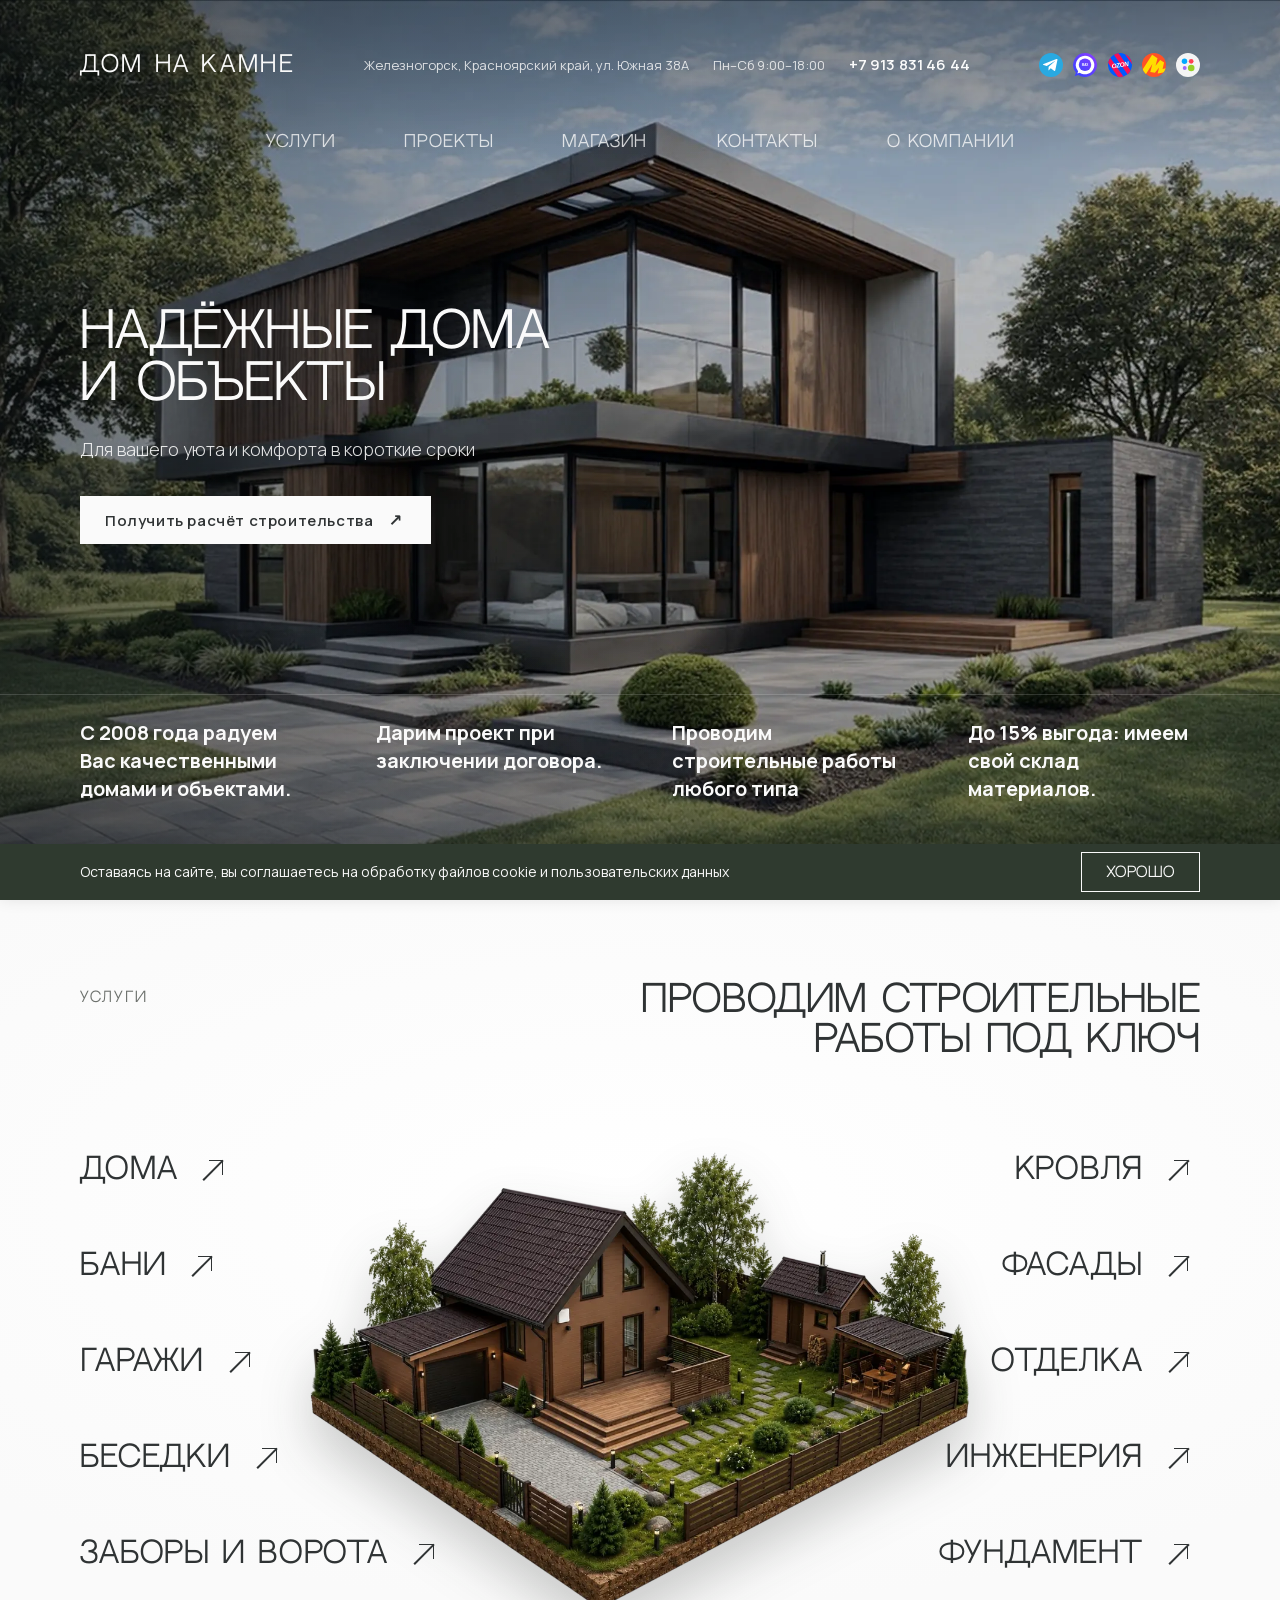
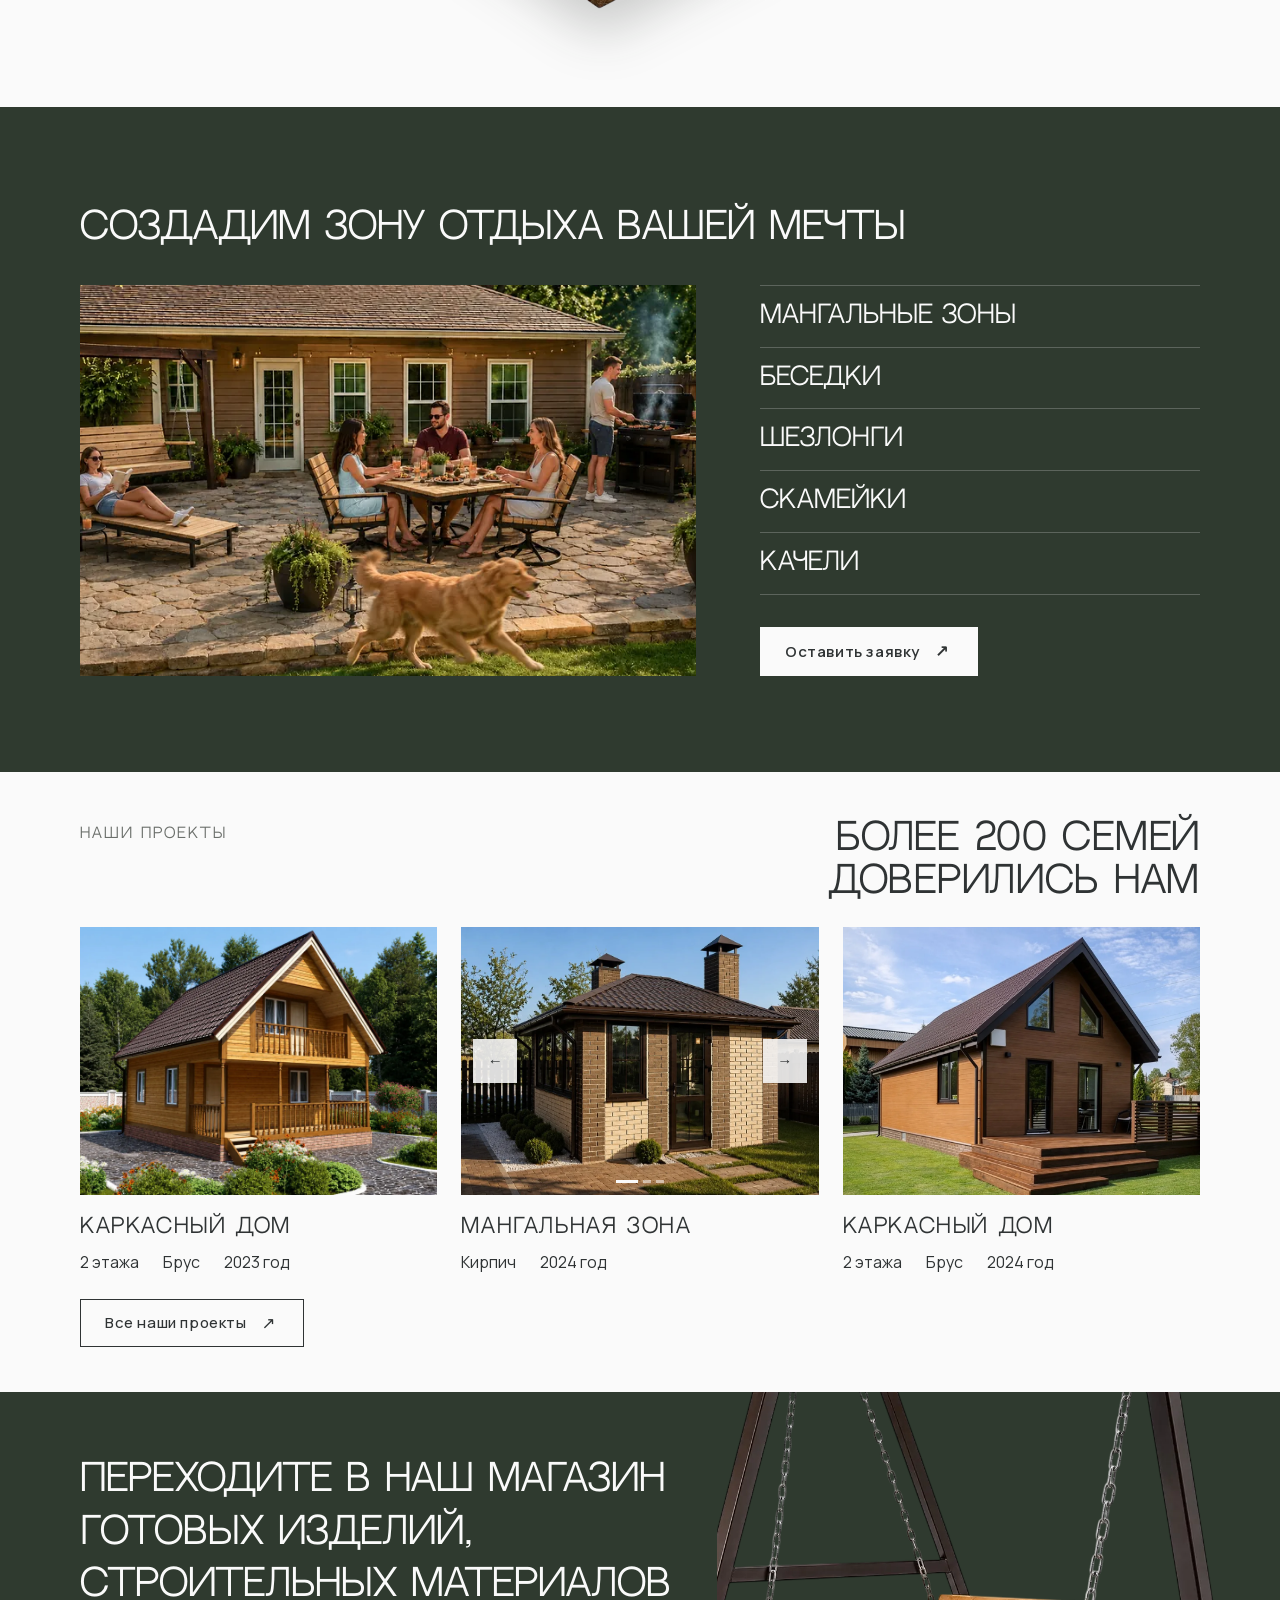
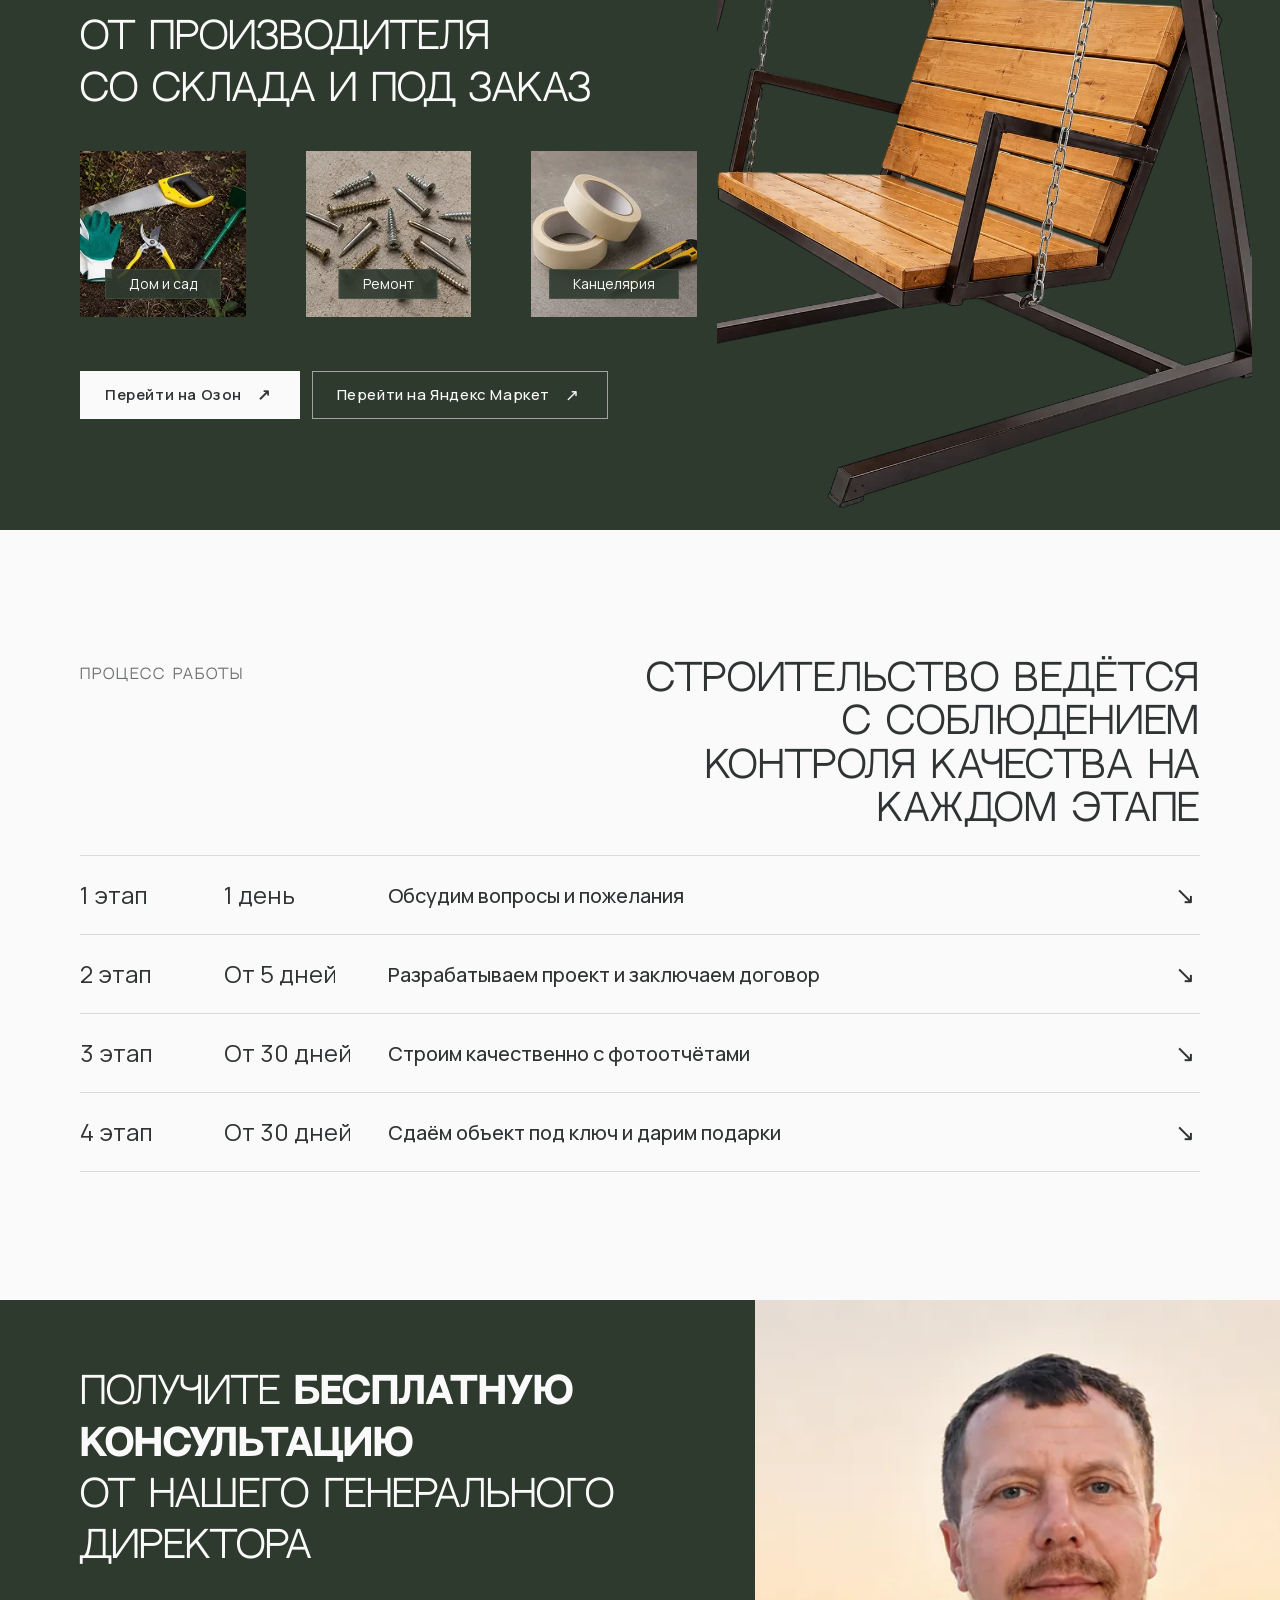
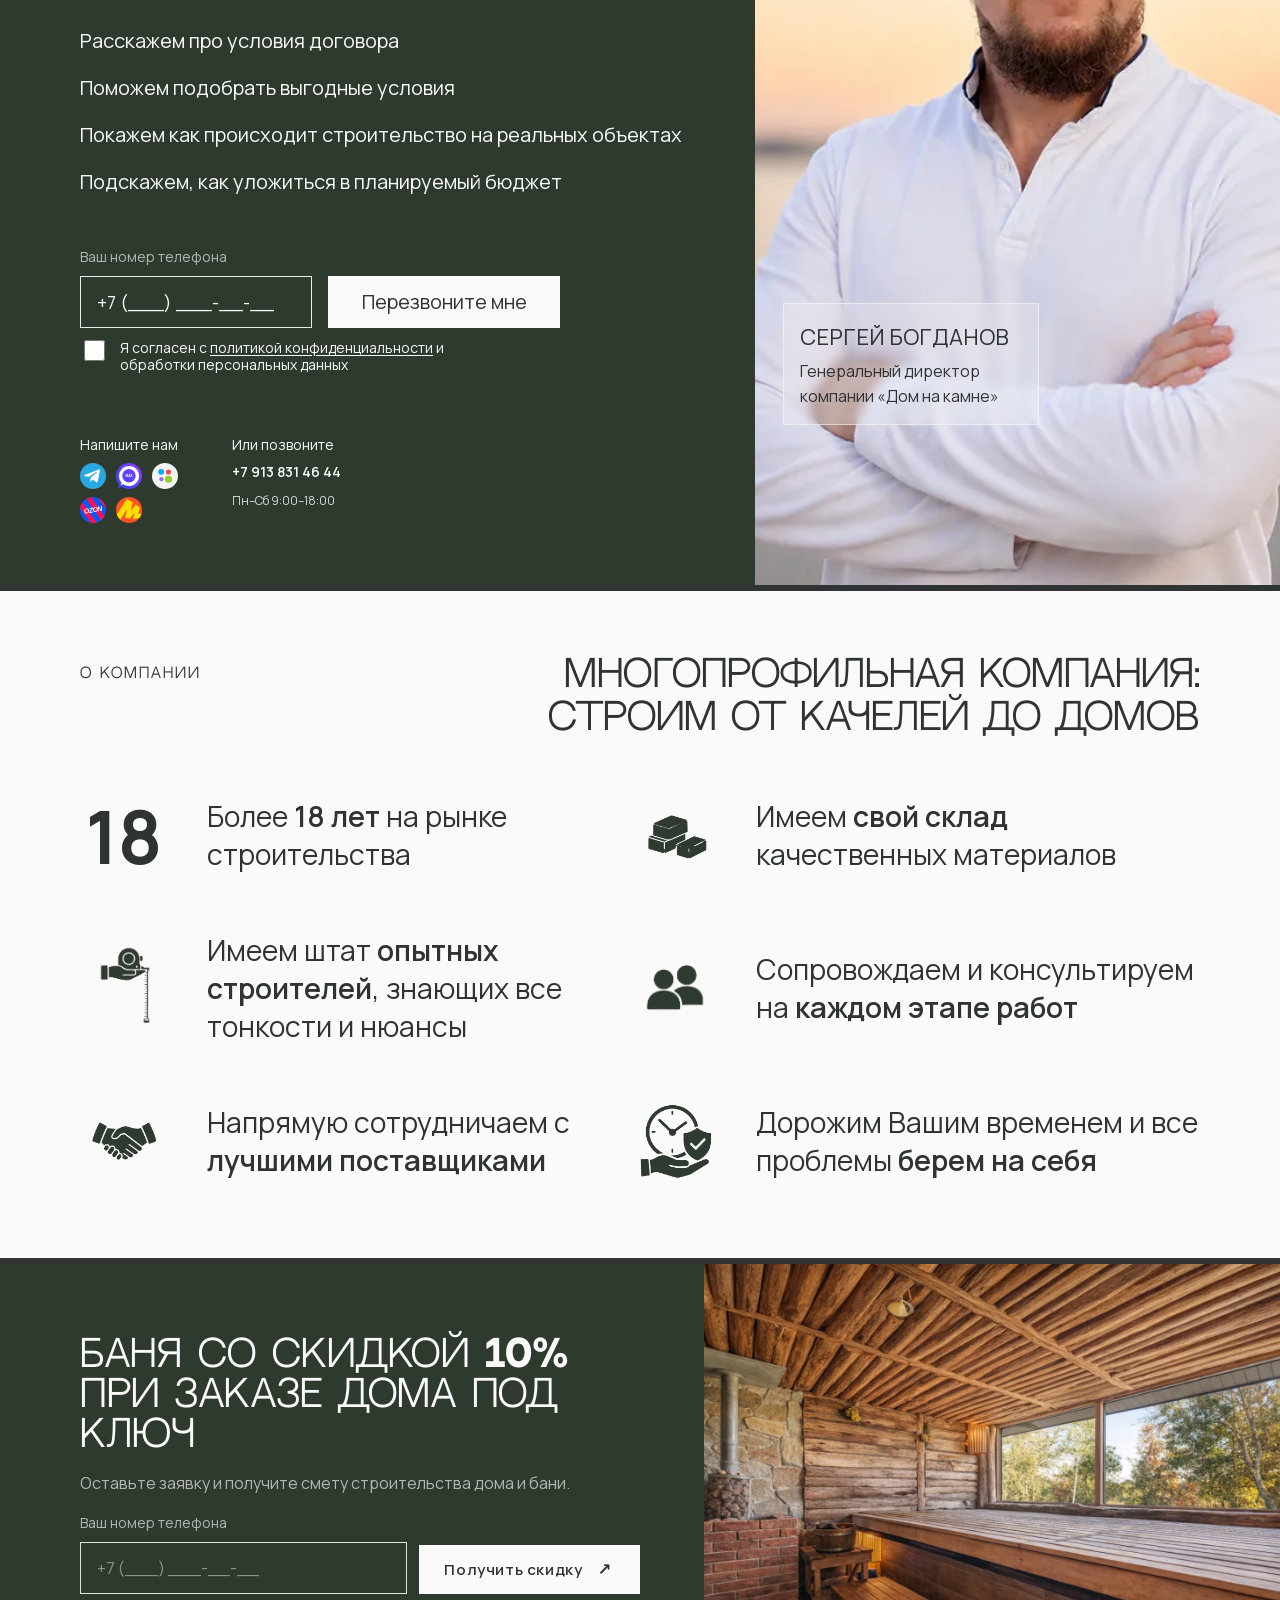
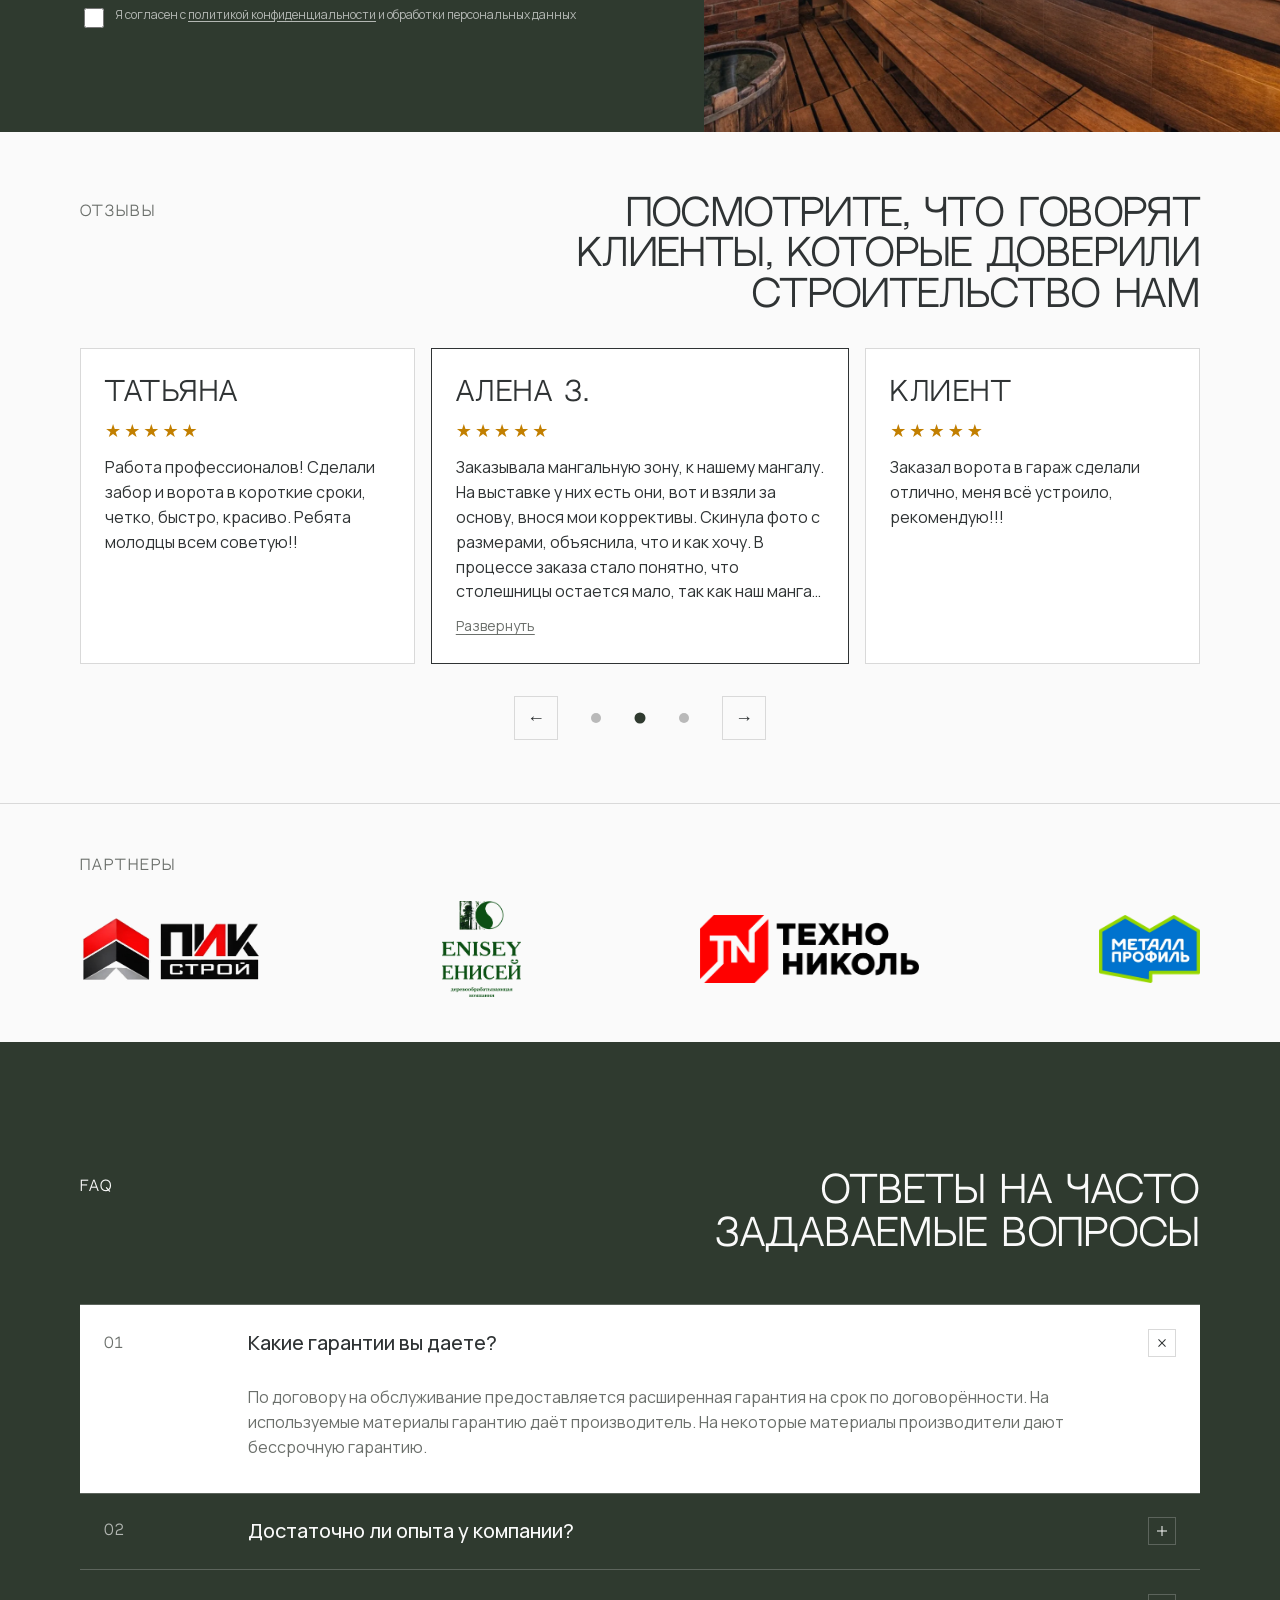
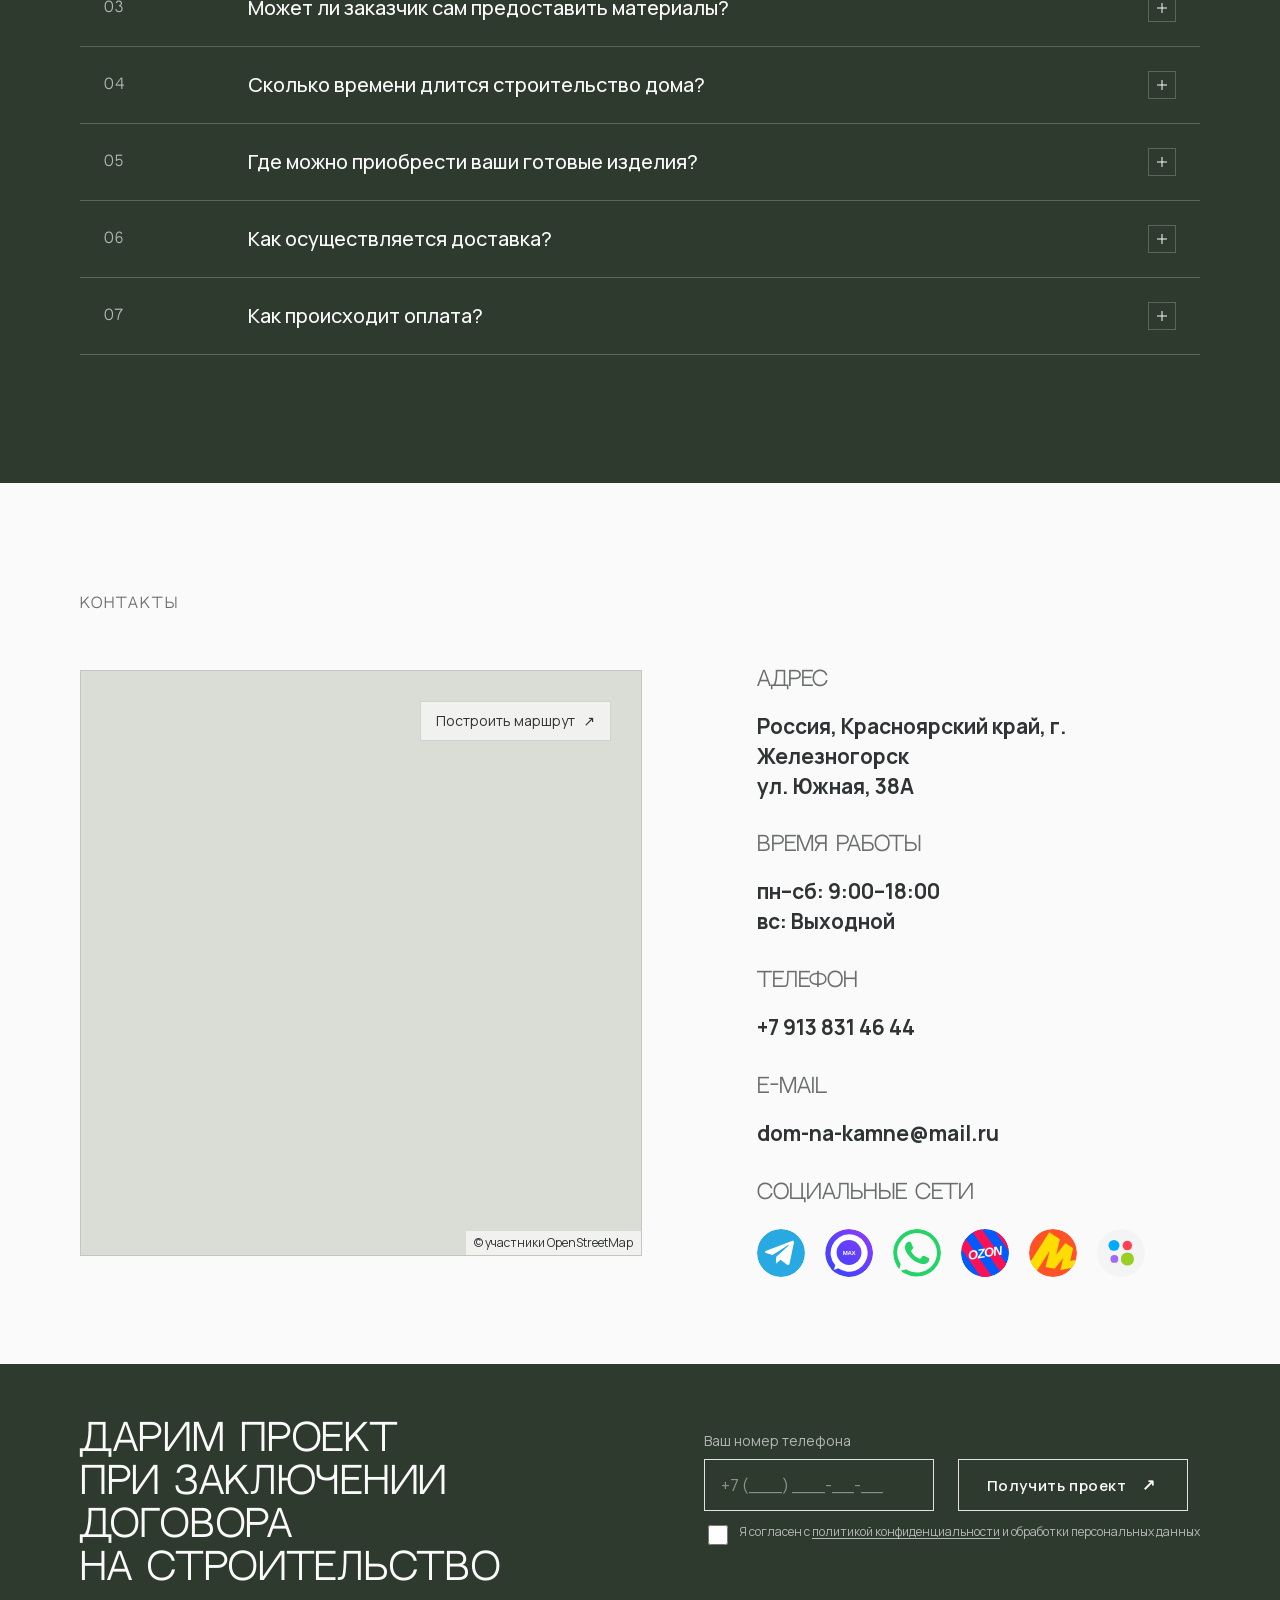
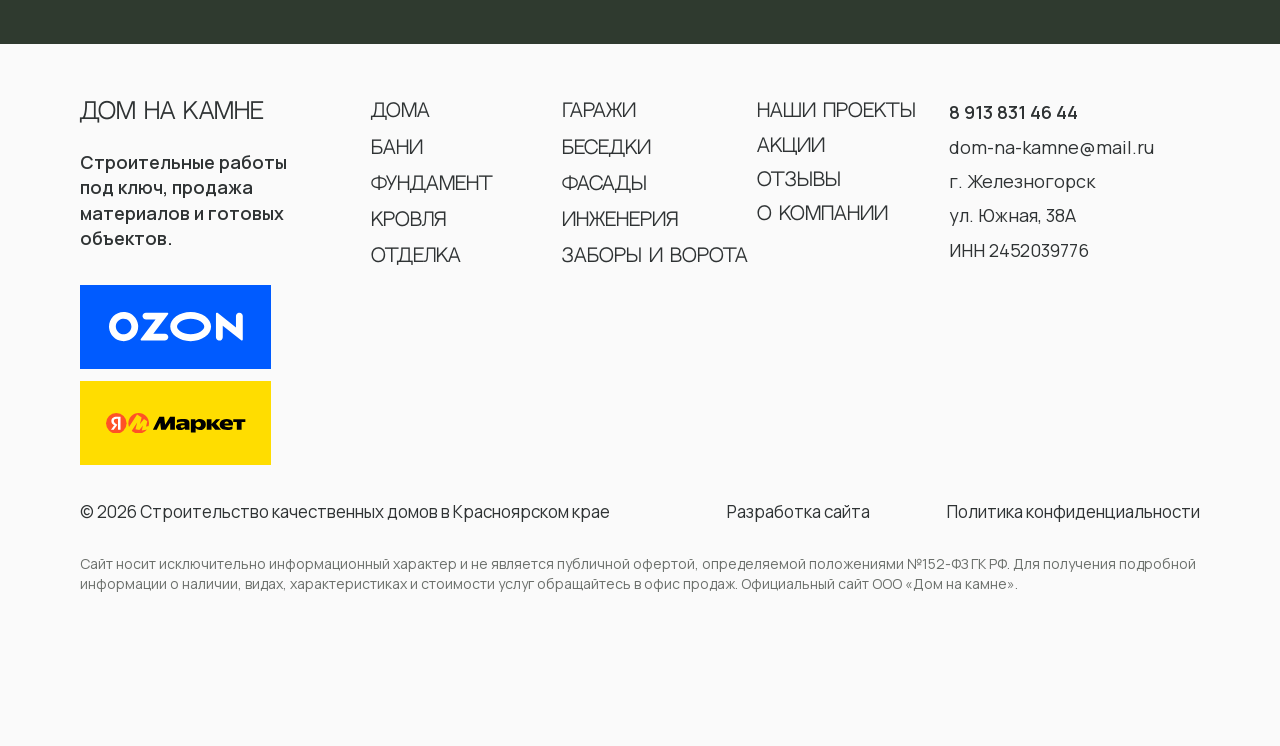
==== index.html @ e3c64e12 "Bring type and spacing details in line with the design Section headings use the heading token, the h" ====
<!DOCTYPE html>
<html lang="ru">
<head>
  <meta charset="UTF-8" />
  <meta name="viewport" content="width=device-width, initial-scale=1.0" />
  <title>Строительство домов под ключ в Железногорске и по Красноярскому краю | Дом на камне</title>
  <meta name="description" content="Строительство домов, бань, гаражей, беседок, заборов, кровли и фундаментов под ключ в Железногорске и Красноярском крае. Тел. +7 913 831 46 44." />
  <link rel="canonical" href="https://dom-na-kamne.ru/" />
  <meta name="yandex-verification" content="eacf59ff92bcf2dc" />
  <meta property="og:type" content="website" />
  <meta property="og:site_name" content="Дом на камне" />
  <meta property="og:locale" content="ru_RU" />
  <meta property="og:url" content="https://dom-na-kamne.ru/" />
  <meta property="og:title" content="Строительство домов под ключ в Железногорске и по Красноярскому краю | Дом на камне" />
  <meta property="og:description" content="Строительство домов, бань, гаражей, беседок, заборов, кровли и фундаментов под ключ в Железногорске и Красноярском крае. Тел. +7 913 831 46 44." />
  <meta property="og:image" content="https://dom-na-kamne.ru/assets/img/og-image.jpg" />
  <meta property="og:image:width" content="1200" />
  <meta property="og:image:height" content="630" />
  <meta name="twitter:card" content="summary_large_image" />
  <script type="application/ld+json">
  {
    "@context": "https://schema.org",
    "@type": "HomeAndConstructionBusiness",
    "name": "Дом на камне",
    "legalName": "ООО «Дом на камне»",
    "url": "https://dom-na-kamne.ru/",
    "telephone": "+79138314644",
    "email": "dom-na-kamne@mail.ru",
    "address": {
      "@type": "PostalAddress",
      "streetAddress": "ул. Южная, 38А",
      "addressLocality": "Железногорск",
      "addressRegion": "Красноярский край",
      "addressCountry": "RU"
    },
    "geo": {
      "@type": "GeoCoordinates",
      "latitude": 56.2299650,
      "longitude": 93.4836031
    },
    "openingHoursSpecification": {
      "@type": "OpeningHoursSpecification",
      "dayOfWeek": ["Monday", "Tuesday", "Wednesday", "Thursday", "Friday", "Saturday"],
      "opens": "09:00",
      "closes": "18:00"
    }
  }
  </script>
  <link rel="icon" href="favicon.svg" type="image/svg+xml" />
  <link rel="preload" as="image" href="assets/img/hero-main-phone.webp" media="(max-width: 480px) and (max-aspect-ratio: 57/100)" fetchpriority="high" />
  <link rel="preload" as="image" href="assets/img/hero-main-tablet.webp" media="(min-width: 481px) and (max-width: 768px) and (max-aspect-ratio: 3/4)" fetchpriority="high" />
  <link rel="preload" as="image" href="assets/img/hero-main.webp" media="not (((max-width: 480px) and (max-aspect-ratio: 57/100)) or ((min-width: 481px) and (max-width: 768px) and (max-aspect-ratio: 3/4)))" fetchpriority="high" />
  <link rel="stylesheet" href="design-system/fonts.css" />
  <link rel="stylesheet" href="design-system/tokens.css?v=20261102" />
  <link rel="stylesheet" href="styles.css?v=20261103d" />
  <link rel="stylesheet" href="services-section/services.css?v=20261103" />
  <link rel="stylesheet" href="sections.css?v=20261103e" />
  <link rel="stylesheet" href="modal.css?v=20261102d" />
  <!-- Yandex.Metrika counter 98889063 -->
  <script type="text/javascript">
    (function(m,e,t,r,i,k,a){m[i]=m[i]||function(){(m[i].a=m[i].a||[]).push(arguments)};
    m[i].l=1*new Date();
    for (var j = 0; j < document.scripts.length; j++) {if (document.scripts[j].src === r) { return; }}
    k=e.createElement(t),a=e.getElementsByTagName(t)[0],k.async=1,k.src=r,a.parentNode.insertBefore(k,a)})
    (window, document,'script','https://mc.yandex.ru/metrika/tag.js','ym');
    ym(98889063, 'init', {clickmap:true, trackLinks:true, accurateTrackBounce:true, webvisor:true});
  </script>
  <!-- /Yandex.Metrika counter -->

</head>
<body>
  <noscript><div><img src="https://mc.yandex.ru/watch/98889063" style="position:absolute; left:-9999px;" alt="" /></div></noscript>

  <!-- ============ LANDING SCREEN (hero + marquee fill one viewport) ============ -->
  <div class="hero-screen">

    <!-- Full-bleed photo — spans the whole screen, incl. behind the marquee -->
    <div class="hero__media">
      <picture>
        <source media="(max-width: 480px) and (max-aspect-ratio: 57/100)" srcset="assets/img/hero-main-phone.webp" />
        <source media="(min-width: 481px) and (max-width: 768px) and (max-aspect-ratio: 3/4)" srcset="assets/img/hero-main-tablet.webp" />
        <img src="assets/img/hero-main.webp" width="2880" height="1728"
             alt="Современный частный дом с панорамным остеклением"
             fetchpriority="high" decoding="async" />
      </picture>
    </div>
    <div class="hero__scrim" aria-hidden="true"></div>

  <!-- ================= HERO ================= -->
  <section class="hero">

    <!-- Header -->
    <header class="header">
      <div class="header__bar container">
        <a class="logo" href="index.html">Дом на камне</a>

        <ul class="header__info">
          <li><a class="header__address" href="https://yandex.ru/maps/?text=%D0%9A%D1%80%D0%B0%D1%81%D0%BD%D0%BE%D1%8F%D1%80%D1%81%D0%BA%D0%B8%D0%B9%20%D0%BA%D1%80%D0%B0%D0%B9%2C%20%D0%B3.%20%D0%96%D0%B5%D0%BB%D0%B5%D0%B7%D0%BD%D0%BE%D0%B3%D0%BE%D1%80%D1%81%D0%BA%2C%20%D1%83%D0%BB.%20%D0%AE%D0%B6%D0%BD%D0%B0%D1%8F%2038%D0%90" target="_blank" rel="noopener">Железногорск, Красноярский край, ул. Южная 38А</a></li>
          <li>Пн–Сб 9:00–18:00</li>
          <li class="header__phone"><a href="tel:+79138314644">+7 913 831 46 44</a></li>
        </ul>

        <div class="header__socials" aria-label="Быстрые контакты">
          <a href="https://t.me/domnakamne" target="_blank" rel="noopener" aria-label="Написать в Telegram">
            <img src="assets/icons/social-telegram.svg" alt="" />
          </a>
          <a href="https://max.ru/join/D5skTTydiMQeMCexBT6VzL-IjJFQNpfEGrf_WvoXwhg" target="_blank" rel="noopener" aria-label="Написать в MAX">
            <img src="assets/icons/social-max.svg" alt="" />
          </a>
          <a href="https://www.ozon.ru/seller/dom-na-kamne-4017365/" target="_blank" rel="noopener" aria-label="Открыть магазин Ozon">
            <img src="assets/icons/social-ozon.svg" alt="" />
          </a>
          <a href="https://market.yandex.ru/cc/ALhct3" target="_blank" rel="noopener" aria-label="Открыть магазин на Яндекс Маркете">
            <img src="assets/icons/social-yandex-market.svg?v=official-1" alt="" />
          </a>
          <a href="https://www.avito.ru/brands/i70994095/all" target="_blank" rel="noopener" aria-label="Открыть Авито">
            <img src="assets/icons/social-avito.svg" alt="" />
          </a>
        </div>

        <button class="mobile-menu-toggle" type="button" aria-label="Открыть меню" aria-expanded="false" aria-controls="main-nav">
          <span class="mobile-menu-toggle__label">Меню</span>
          <span class="mobile-menu-toggle__icon" aria-hidden="true"></span>
        </button>
      </div>

      <nav class="nav container" id="main-nav" aria-label="Главное меню">
        <button class="nav__close" type="button" aria-label="Закрыть меню">×</button>
        <a class="nav__link" href="#services" data-text="Услуги">Услуги</a>
        <a class="nav__link" href="#projects" data-text="Проекты">Проекты</a>
        <a class="nav__link" href="#shop" data-text="Магазин">Магазин</a>
        <a class="nav__link" href="#contacts" data-text="Контакты">Контакты</a>
        <a class="nav__link" href="#about" data-text="О компании">О компании</a>
        <div class="nav__contacts" aria-label="Контакты">
          <a class="nav__phone" href="tel:+79138314644">+7 913 831 46 44</a>
          <div class="nav__socials" aria-label="Социальные сети и магазины">
            <a href="https://t.me/domnakamne" target="_blank" rel="noopener" aria-label="Telegram">
              <img src="assets/icons/social-telegram.svg" alt="" />
            </a>
            <a href="https://max.ru/join/D5skTTydiMQeMCexBT6VzL-IjJFQNpfEGrf_WvoXwhg" target="_blank" rel="noopener" aria-label="MAX">
              <img src="assets/icons/social-max.svg" alt="" />
            </a>
            <a href="https://www.ozon.ru/seller/dom-na-kamne-4017365/" target="_blank" rel="noopener" aria-label="Ozon">
              <img src="assets/icons/social-ozon.svg" alt="" />
            </a>
            <a href="https://market.yandex.ru/cc/ALhct3" target="_blank" rel="noopener" aria-label="Яндекс Маркет">
              <img src="assets/icons/social-yandex-market.svg?v=official-1" alt="" />
            </a>
            <a href="https://www.avito.ru/brands/i70994095/all" target="_blank" rel="noopener" aria-label="Авито">
              <img src="assets/icons/social-avito.svg" alt="" />
            </a>
          </div>
        </div>
        <button class="btn btn--outline nav__cta" type="button" data-open-modal="app" aria-haspopup="dialog" aria-controls="appModal">Получить консультацию <span class="btn__arrow" aria-hidden="true"></span></button>
      </nav>
      <button class="mobile-menu-backdrop" type="button" aria-label="Закрыть меню вне панели" tabindex="-1"></button>
    </header>

    <!-- Hero body — headline + CTA, vertically centred in the available space -->
    <div class="hero__body container">
      <div class="hero__lead">
        <h1 class="hero__title"><span class="hero__title-line">Надёжные дома</span><br />и&nbsp;объекты</h1>
        <p class="hero__subtitle">Для вашего уюта и комфорта в короткие сроки</p>
        <button class="btn btn--solid hero__cta" type="button" data-open-modal="app" aria-haspopup="dialog" aria-controls="appModal">
          <span class="hero__cta-label hero__cta-label--desktop">Получить расчёт строительства</span>
          <span class="hero__cta-label hero__cta-label--mobile">Получить расчёт строительства</span>
          <span class="btn__arrow" aria-hidden="true"></span>
        </button>
      </div>
    </div>

    <!-- USP strip, pinned just above the marquee -->
    <ul class="usps container">
      <li class="usp">С 2008 года радуем Вас качественными домами и объектами.</li>
      <li class="usp">Дарим проект при заключении договора.</li>
      <li class="usp">Проводим строительные работы любого типа</li>
      <li class="usp">До 15% выгода: имеем свой склад материалов.</li>
    </ul>
  </section>

  <!-- ================= MARQUEE ================= -->
  <div class="marquee" role="presentation">
    <div class="marquee__track">
      <ul class="marquee__group">
        <li><a href="services/doma.html">Дома</a></li><li><a href="services/bani.html">Бани</a></li><li><a href="services/garazhi.html">Гаражи</a></li><li><a href="services/besedki.html">Беседки</a></li><li><a href="services/zabory.html">Заборы</a></li>
        <li><a href="services/krovlya.html">Кровля</a></li><li><a href="services/fundament.html">Фундамент</a></li><li><a href="services/fasady.html">Фасады</a></li><li><a href="services/otdelka.html">Отделка</a></li><li><a href="services/inzheneriya.html">Инженерия</a></li>
      </ul>
      <ul class="marquee__group" aria-hidden="true">
        <li><a tabindex="-1" href="services/doma.html">Дома</a></li><li><a tabindex="-1" href="services/bani.html">Бани</a></li><li><a tabindex="-1" href="services/garazhi.html">Гаражи</a></li><li><a tabindex="-1" href="services/besedki.html">Беседки</a></li><li><a tabindex="-1" href="services/zabory.html">Заборы</a></li>
        <li><a tabindex="-1" href="services/krovlya.html">Кровля</a></li><li><a tabindex="-1" href="services/fundament.html">Фундамент</a></li><li><a tabindex="-1" href="services/fasady.html">Фасады</a></li><li><a tabindex="-1" href="services/otdelka.html">Отделка</a></li><li><a tabindex="-1" href="services/inzheneriya.html">Инженерия</a></li>
      </ul>
    </div>
  </div>

  </div><!-- /.hero-screen -->

  <!-- ============================ SERVICES ============================ -->
  <section class="services" id="services" aria-labelledby="services-title">
    <div class="services__inner container">

      <header class="services__head">
        <p class="services__eyebrow">Услуги</p>
        <h2 class="services__title" id="services-title">Проводим строительные<br />работы под ключ</h2>
      </header>

      <div class="stage" id="stage">
        <svg class="leaders" id="leaders" aria-hidden="true" preserveAspectRatio="none"></svg>

        <ul class="col col--left" role="list">
          <li class="service" data-key="doma">
            <a class="service__link" href="services/doma.html" data-anchor="0.415,0.33">
              <span class="service__label">Дома</span>
              <span class="service__arrow" aria-hidden="true">↗</span>
            </a>
          </li>
          <li class="service" data-key="bani">
            <a class="service__link" href="services/bani.html" data-anchor="0.69,0.40">
              <span class="service__label">Бани</span>
              <span class="service__arrow" aria-hidden="true">↗</span>
            </a>
          </li>
          <li class="service" data-key="garazhi">
            <a class="service__link" href="services/garazhi.html" data-anchor="0.15,0.52">
              <span class="service__label">Гаражи</span>
              <span class="service__arrow" aria-hidden="true">↗</span>
            </a>
          </li>
          <li class="service" data-key="besedki">
            <a class="service__link" href="services/besedki.html" data-anchor="0.85,0.50">
              <span class="service__label">Беседки</span>
              <span class="service__arrow" aria-hidden="true">↗</span>
            </a>
          </li>
          <li class="service" data-key="zabory">
            <a class="service__link" href="services/zabory.html" data-anchor="0.205,0.66">
              <span class="service__label">Заборы и ворота</span>
              <span class="service__arrow" aria-hidden="true">↗</span>
            </a>
          </li>
        </ul>

        <figure class="stage__house">
          <img id="house" src="assets/img/services-house.webp"
               alt="Загородный участок: дом, баня, гараж, беседка, забор и благоустройство"
               loading="lazy" decoding="async" />
        </figure>

        <ul class="col col--right" role="list">
          <li class="service" data-key="krovlya">
            <a class="service__link" href="services/krovlya.html" data-anchor="0.36,0.225">
              <span class="service__label">Кровля</span>
              <span class="service__arrow" aria-hidden="true">↗</span>
            </a>
          </li>
          <li class="service" data-key="fasady">
            <a class="service__link" href="services/fasady.html" data-anchor="0.495,0.46">
              <span class="service__label">Фасады</span>
              <span class="service__arrow" aria-hidden="true">↗</span>
            </a>
          </li>
          <li class="service" data-key="otdelka">
            <a class="service__link" href="services/otdelka.html" data-anchor="0.42,0.55" data-preview="assets/img/banya-interior.webp">
              <span class="service__label">Отделка</span>
              <span class="service__arrow" aria-hidden="true">↗</span>
            </a>
          </li>
          <li class="service" data-key="inzheneriya">
            <a class="service__link" href="services/inzheneriya.html" data-anchor="0.55,0.55" data-preview="assets/img/engineering-1.webp">
              <span class="service__label">Инженерия</span>
              <span class="service__arrow" aria-hidden="true">↗</span>
            </a>
          </li>
          <li class="service" data-key="fundament">
            <a class="service__link" href="services/fundament.html" data-anchor="0.44,0.63">
              <span class="service__label">Фундамент</span>
              <span class="service__arrow" aria-hidden="true">↗</span>
            </a>
          </li>
        </ul>

      </div><!-- /.stage -->
    </div>
  </section>

  <script src="services-section/services.js?v=production-fixes-5" defer></script>

  <!-- ======================== RELAXATION ZONE ======================== -->
  <section class="relax" id="relax" aria-labelledby="relax-title">
    <div class="relax__inner container">

      <h2 class="relax__title fade-up" id="relax-title">
        Создадим зону отдыха вашей мечты
      </h2>

      <div class="relax__body">
        <div class="relax__photo fade-up" style="--delay:.08s">
          <img src="assets/img/relax-patio-818.webp"
               srcset="assets/img/relax-patio-818.webp 818w, assets/img/relax-patio.webp 1447w"
               sizes="(max-width: 1100px) calc(100vw - 40px), 760px"
               width="818" height="451"
               alt="Патио с мангалом, обеденным столом, шезлонгом и качелями"
               loading="lazy" decoding="async" />
        </div>

        <div class="relax__aside fade-up" style="--delay:.16s">
          <ul class="relax__list">
            <li class="relax__item">Мангальные зоны</li>
            <li class="relax__item">беседки</li>
            <li class="relax__item">шезлонги</li>
            <li class="relax__item">скамейки</li>
            <li class="relax__item">качели</li>
          </ul>
          <button class="btn btn--solid relax__cta" type="button" data-open-modal="app" aria-haspopup="dialog" aria-controls="appModal">
            Оставить заявку <span class="btn__arrow" aria-hidden="true"></span>
          </button>
        </div>
      </div>

    </div>
  </section>

  <!-- ======================== PROJECTS ======================== -->
  <section class="projects" id="projects" aria-labelledby="projects-title">
    <div class="projects__inner container">

      <header class="section-head fade-up">
        <p class="section-eyebrow">Наши проекты</p>
        <h2 class="projects__title" id="projects-title">
          Более <span class="counter" data-count="200" aria-label="200">200</span> семей<br />доверились нам
        </h2>
      </header>

      <div class="projects__grid">

        <article class="project-card fade-up">
          <div class="project-card__media">
            <img src="assets/img/house-frame.webp" alt="Каркасный дом" loading="lazy" decoding="async" />
          </div>
          <div class="project-card__meta">
            <h3 class="project-card__name">Каркасный дом</h3>
            <ul class="project-card__specs">
              <li>2 этажа</li>
              <li>Брус</li>
              <li>2023 год</li>
            </ul>
          </div>
        </article>

        <article class="project-card project-card--carousel fade-up" style="--delay:.1s">
          <div class="project-card__media">
            <div class="carousel" aria-label="Фото проекта Мангальная зона">
              <div class="carousel__track">
                <img src="assets/img/mangal-zone.webp" alt="Мангальная зона — вид 1" loading="lazy" decoding="async" />
                <img src="assets/img/mangal-1.webp"    alt="Мангальная зона — вид 2" loading="lazy" decoding="async" />
                <img src="assets/img/mangal-2.webp"    alt="Мангальная зона — вид 3" loading="lazy" decoding="async" />
              </div>
              <button class="carousel__btn carousel__btn--prev" aria-label="Предыдущее фото">←</button>
              <button class="carousel__btn carousel__btn--next" aria-label="Следующее фото">→</button>
              <div class="carousel__dots" aria-hidden="true">
                <span class="carousel__dot is-active"></span>
                <span class="carousel__dot"></span>
                <span class="carousel__dot"></span>
              </div>
            </div>
          </div>
          <div class="project-card__meta">
            <h3 class="project-card__name">Мангальная зона</h3>
            <ul class="project-card__specs">
              <li>Кирпич</li>
              <li>2024 год</li>
            </ul>
          </div>
        </article>

        <article class="project-card fade-up" style="--delay:.2s">
          <div class="project-card__media">
            <img src="assets/img/house.webp" alt="Каркасный дом" loading="lazy" decoding="async" />
          </div>
          <div class="project-card__meta">
            <h3 class="project-card__name">Каркасный дом</h3>
            <ul class="project-card__specs">
              <li>2 этажа</li>
              <li>Брус</li>
              <li>2024 год</li>
            </ul>
          </div>
        </article>

      </div>

      <div class="projects__foot fade-up">
        <a class="btn btn--outline" href="https://t.me/domnakamne" target="_blank" rel="noopener">Все наши проекты <span class="btn__arrow" aria-hidden="true"></span></a>
      </div>

    </div>
  </section>

  <!-- ============ SECTION 9 — OZON SHOP BANNER ============ -->
  <section class="shop" id="shop">
    <div class="shop__inner">

      <div class="shop__content">
        <h2 class="shop__title fade-up">Переходите в&nbsp;наш магазин готовых изделий, строительных материалов от&nbsp;производителя со&nbsp;склада и&nbsp;под заказ</h2>

        <nav class="shop__thumbs fade-up" style="--delay:.1s" aria-label="Категории магазина на Ozon">
          <a class="shop__thumb" href="https://www.ozon.ru/seller/dom-na-kamne-4017365/dom-i-sad-14500/?__rr=1&amp;deny_category_prediction=true&amp;from=share&amp;from_global=true" target="_blank" rel="noopener" aria-label="Открыть категорию Дом и сад на Ozon">
            <figure class="shop__thumb-figure">
              <img src="assets/img/shop-home-garden.webp" alt="" loading="lazy" decoding="async" />
              <figcaption>Дом и сад</figcaption>
            </figure>
          </a>
          <a class="shop__thumb" href="https://www.ozon.ru/seller/dom-na-kamne-4017365/stroitelstvo-i-remont-9700/?__rr=1&amp;deny_category_prediction=true&amp;from=share&amp;from_global=true" target="_blank" rel="noopener" aria-label="Открыть категорию Ремонт на Ozon">
            <figure class="shop__thumb-figure">
              <img src="assets/img/shop-repair.webp" alt="" loading="lazy" decoding="async" />
              <figcaption>Ремонт</figcaption>
            </figure>
          </a>
          <a class="shop__thumb" href="https://www.ozon.ru/seller/dom-na-kamne-4017365/kantselyarskie-tovary-18000/?__rr=1&amp;deny_category_prediction=true&amp;from=share&amp;from_global=true" target="_blank" rel="noopener" aria-label="Открыть категорию Канцелярия на Ozon">
            <figure class="shop__thumb-figure">
              <img src="assets/img/shop-stationery.webp" alt="" loading="lazy" decoding="async" />
              <figcaption>Канцелярия</figcaption>
            </figure>
          </a>
        </nav>

        <div class="shop__ctas fade-up" style="--delay:.2s">
          <a class="btn btn--solid shop__cta" href="https://www.ozon.ru/seller/dom-na-kamne-4017365/" target="_blank" rel="noopener">
            Перейти на Озон <span class="btn__arrow" aria-hidden="true"></span>
          </a>
          <a class="btn btn--ghost shop__cta" href="https://market.yandex.ru/cc/ALhct3" target="_blank" rel="noopener">
            Перейти на Яндекс Маркет <span class="btn__arrow" aria-hidden="true"></span>
          </a>
        </div>
      </div>

      <div class="shop__media" aria-hidden="true">
        <img src="assets/img/shop-swing.webp" alt="" loading="lazy" decoding="async" />
      </div>

    </div>
  </section>

  <!-- ======================== PROCESS ======================== -->
  <section class="process" id="process" aria-labelledby="process-title">
    <div class="process__inner container">

      <header class="section-head fade-up">
        <p class="section-eyebrow">Процесс работы</p>
        <h2 class="process__title" id="process-title">
          Строительство ведётся с соблюдением контроля качества на каждом этапе
        </h2>
      </header>

      <div class="process__stages">

        <div class="stage-row fade-up">
          <button class="stage-row__btn" aria-expanded="false">
            <span class="stage-row__num">1 этап</span>
            <span class="stage-row__time">1 день</span>
            <span class="stage-row__desc">Обсудим вопросы и пожелания</span>
            <span class="stage-row__arrow" aria-hidden="true"></span>
          </button>
          <div class="stage-row__body" aria-hidden="true">
            <div class="stage-row__body-inner">
              <div class="stage-body">
                <p>Консультация по выбору материала строительства;<br />
                   Подбор и проработка проекта, эскиза.<br />
                   Предварительный расчёт строительства.</p>
              </div>
            </div>
          </div>
        </div>

        <div class="stage-row fade-up" style="--delay:.08s">
          <button class="stage-row__btn" aria-expanded="false">
            <span class="stage-row__num">2 этап</span>
            <span class="stage-row__time">От 5 дней</span>
            <span class="stage-row__desc">Разрабатываем проект и заключаем договор</span>
            <span class="stage-row__arrow" aria-hidden="true"></span>
          </button>
          <div class="stage-row__body" aria-hidden="true">
            <div class="stage-row__body-inner">
              <div class="stage-body">
                <p>Если нужен проект, выбираем из готовых или разрабатываем индивидуальный.</p>
                <strong>В проекте:</strong>
                <p>Схема планировочной организации с расположением дома, дополнительных построек, скважины, септика.</p>
                <strong>В договоре:</strong>
                <ul>
                  <li>Строительная смета</li>
                  <li>Материалы включены в стоимость</li>
                  <li>Поэтапная оплата</li>
                  <li>Гарантии</li>
                </ul>
              </div>
            </div>
          </div>
        </div>

        <div class="stage-row fade-up" style="--delay:.16s">
          <button class="stage-row__btn" aria-expanded="false">
            <span class="stage-row__num">3 этап</span>
            <span class="stage-row__time">От 30 дней</span>
            <span class="stage-row__desc">Строим качественно с фотоотчётами</span>
            <span class="stage-row__arrow" aria-hidden="true"></span>
          </button>
          <div class="stage-row__body" aria-hidden="true">
            <div class="stage-row__body-inner">
              <div class="stage-body">
                <p>Используем выверенные технологии строительства с учётом современных изменений. Материалы получаем от лучших поставщиков без посредников.</p>
              </div>
            </div>
          </div>
        </div>

        <div class="stage-row fade-up" style="--delay:.24s">
          <button class="stage-row__btn" aria-expanded="false">
            <span class="stage-row__num">4 этап</span>
            <span class="stage-row__time">От 30 дней</span>
            <span class="stage-row__desc">Сдаём объект под ключ и дарим подарки</span>
            <span class="stage-row__arrow" aria-hidden="true"></span>
          </button>
          <div class="stage-row__body" aria-hidden="true">
            <div class="stage-row__body-inner">
              <div class="stage-body">
                <p>Проводим итоговый осмотр и вручаем документы.<br />
                   По традиции дарим приятные подарки!</p>
              </div>
            </div>
          </div>
        </div>

      </div>
    </div>
  </section>

  <!-- ======================== CONSULTATION CTA ======================== -->
  <section class="consult" id="consult" aria-labelledby="consult-title">
    <div class="consult__grid">

      <div class="consult__content">
        <h2 class="consult__title" id="consult-title">
          Получите <strong>бесплатную консультацию</strong><br />от нашего генерального директора
        </h2>
        <ul class="consult__benefits">
          <li>Расскажем про условия договора</li>
          <li>Поможем подобрать выгодные условия</li>
          <li>Покажем как происходит строительство на реальных объектах</li>
          <li>Подскажем, как уложиться в планируемый бюджет</li>
        </ul>
        <form class="lead-form consult__form" data-lead-form data-lead-topic="Бесплатная консультация" novalidate>
          <label class="lead-form__label" for="consult-phone">Ваш номер телефона</label>
          <div class="lead-form__row">
            <input class="lead-form__input lead-form__input--dark" id="consult-phone" type="tel"
                   placeholder="+7 (___) ___-__-__" autocomplete="tel" inputmode="tel" enterkeyhint="done" />
            <button class="btn btn--solid" type="submit">
              Перезвоните мне
            </button>
          </div>
          <label class="lead-form__consent">
            <input type="checkbox" />
            <span>Я согласен с <a href="privacy.html" target="_blank" rel="noopener">политикой конфиденциальности</a> и обработки персональных данных</span>
          </label>
          <p class="lead-form__status" aria-live="polite"></p>
          <input class="lead-form__trap" type="text" name="lead_ref" tabindex="-1" autocomplete="off" aria-hidden="true" />
        </form>
        <div class="consult__foot">
          <div class="consult__contact-block">
            <span class="consult__contact-label">Напишите нам</span>
            <div class="consult__socials">
              <a class="social-icon consult__social-icon" href="https://t.me/domnakamne" aria-label="Telegram" target="_blank" rel="noopener">
                <img src="assets/icons/social-telegram.svg" alt="" />
              </a>
              <a class="social-icon consult__social-icon" href="https://max.ru/join/D5skTTydiMQeMCexBT6VzL-IjJFQNpfEGrf_WvoXwhg" aria-label="MAX" target="_blank" rel="noopener">
                <img src="assets/icons/social-max.svg" alt="" />
              </a>
              <a class="social-icon consult__social-icon" href="https://www.avito.ru/brands/i70994095/all" aria-label="Авито" target="_blank" rel="noopener">
                <img src="assets/icons/social-avito.svg" alt="" />
              </a>
              <a class="social-icon consult__social-icon" href="https://www.ozon.ru/seller/dom-na-kamne-4017365/" aria-label="OZON" target="_blank" rel="noopener">
                <img src="assets/icons/social-ozon.svg" alt="" />
              </a>
              <a class="social-icon consult__social-icon" href="https://market.yandex.ru/cc/ALhct3" aria-label="Яндекс Маркет" target="_blank" rel="noopener">
                <img src="assets/icons/social-yandex-market.svg?v=official-1" alt="" />
              </a>
            </div>
          </div>
          <div class="consult__contact-block">
            <span class="consult__contact-label">Или позвоните</span>
            <a class="consult__phone" href="tel:+79138314644">+7 913 831 46 44</a>
            <span class="consult__hours">Пн–Сб 9:00–18:00</span>
          </div>
        </div>
      </div>

      <div class="consult__photo" aria-hidden="true">
        <img src="assets/img/director.webp" alt="" loading="lazy" decoding="async" />
        <div class="consult__caption">
          <span class="consult__caption-name">Сергей Богданов</span>
          <span class="consult__caption-role">Генеральный директор<br />компании «Дом на камне»</span>
        </div>
      </div>

    </div>
  </section>

  <!-- ============ SECTION 10 — О КОМПАНИИ ============ -->
  <section class="about" id="about">
    <div class="about__inner container">

      <div class="about__head">
        <p class="section-eyebrow about__eyebrow fade-up">О компании</p>
        <h2 class="about__title fade-up" style="--delay:.05s">Многопрофильная компания: строим от качелей до домов</h2>
      </div>

      <div class="about__facts">
        <article class="about__fact about__fact--years fade-up" style="--delay:.08s">
          <span class="about__years">18</span>
          <p>Более <strong>18 лет</strong> на рынке строительства</p>
        </article>

        <article class="about__fact fade-up" style="--delay:.12s">
          <span class="about__icon about__icon--warehouse" aria-hidden="true"></span>
          <p>Имеем <strong>свой склад</strong> качественных материалов</p>
        </article>

        <article class="about__fact fade-up" style="--delay:.16s">
          <span class="about__icon about__icon--builders" aria-hidden="true"></span>
          <p>Имеем штат <strong>опытных строителей</strong>, знающих все тонкости и нюансы</p>
        </article>

        <article class="about__fact fade-up" style="--delay:.2s">
          <span class="about__icon about__icon--support" aria-hidden="true"></span>
          <p>Сопровождаем и консультируем на <strong>каждом этапе работ</strong></p>
        </article>

        <article class="about__fact fade-up" style="--delay:.24s">
          <span class="about__icon about__icon--suppliers" aria-hidden="true"></span>
          <p>Напрямую сотрудничаем с <strong>лучшими поставщиками</strong></p>
        </article>

        <article class="about__fact fade-up" style="--delay:.28s">
          <span class="about__icon about__icon--time" aria-hidden="true"></span>
          <p>Дорожим Вашим временем и все проблемы <strong>берем на себя</strong></p>
        </article>
      </div>
    </div>
  </section>

  <!-- ============ SECTION 11 — BANYA CTA ============ -->
  <section class="banya" id="banya">
    <div class="banya__inner">

      <div class="banya__content">
        <h2 class="banya__title fade-up">
          Баня со скидкой <em class="banya__pct">10%</em> при заказе дома под ключ
        </h2>
        <p class="banya__sub fade-up" style="--delay:.06s">Оставьте заявку и получите смету строительства дома и бани.</p>

        <form class="banya__form fade-up" style="--delay:.12s" data-lead-form data-lead-topic="Смета дома и бани со скидкой" novalidate>
          <label class="lead-form__label" for="banya-phone">Ваш номер телефона</label>
          <div class="banya__form-row">
            <input class="lead-form__input lead-form__input--dark" id="banya-phone" type="tel" placeholder="+7 (___) ___-__-__" autocomplete="tel" inputmode="tel" enterkeyhint="done" />
            <button class="btn btn--solid" type="submit">
              Получить скидку <span class="btn__arrow" aria-hidden="true"></span>
            </button>
          </div>
          <label class="lead-form__consent">
            <input type="checkbox" />
            <span>Я согласен с <a href="privacy.html" target="_blank" rel="noopener">политикой конфиденциальности</a> и обработки персональных данных</span>
          </label>
          <p class="lead-form__status" aria-live="polite"></p>
          <input class="lead-form__trap" type="text" name="lead_ref" tabindex="-1" autocomplete="off" aria-hidden="true" />
        </form>
      </div>

      <div class="banya__media" aria-hidden="true">
        <img src="assets/img/banya-interior.webp" alt="" loading="lazy" decoding="async" />
      </div>

    </div>
  </section>

  <!-- ============ SECTION 12 — ОТЗЫВЫ ============ -->
  <section class="reviews" id="reviews">
    <div class="reviews__inner container">

      <div class="section-head">
        <span class="section-eyebrow fade-up">Отзывы</span>
        <h2 class="reviews__title fade-up" style="--delay:.06s">Посмотрите, что говорят клиенты, которые доверили строительство нам</h2>
      </div>

      <div class="reviews__carousel" aria-roledescription="карусель" aria-label="Отзывы клиентов" tabindex="0">
      <div class="reviews__grid" data-review-index="1">

        <article class="review-card fade-up">
          <header class="review-card__head">
            <span class="review-card__name">Татьяна</span>
            <span class="review-card__stars" aria-label="Оценка 5 из 5">★★★★★</span>
          </header>
          <p class="review-card__text">Работа профессионалов! Сделали забор и ворота в короткие сроки, четко, быстро, красиво. Ребята молодцы всем советую!!</p>
        </article>

        <article class="review-card review-card--featured fade-up" style="--delay:.08s">
          <header class="review-card__head">
            <span class="review-card__name">Алена З.</span>
            <span class="review-card__stars" aria-label="Оценка 5 из 5">★★★★★</span>
          </header>
          <div class="review-card__body">
            <p class="review-card__text">Заказывала мангальную зону, к нашему мангалу. На выставке у них есть они, вот и взяли за основу, внося мои коррективы. Скинула фото с размерами, объяснила, что и как хочу. В процессе заказа стало понятно, что столешницы остается мало, так как наш мангал большой, доварили сбоку продолжение столешницы. Наварили крючки под совок и кочергу. Внизу добавили ещё опору, таким решением мы обеспечили дровник под мангалом. По финалу работы мне позвонили и я снова внесла свои доп пожелания 😊 без проблем приварили к ножкам крепежи, что бы мы могли посадить все это на анкера. Осталась доставка, за неё ценник не гнут, приехали втроем и установили... И это тоже не просто, нужно было её поднять и как шапку надеть на наш мангал. От заказа, до воплощения идеи справилась сама, компания настроена работать с вами, все решения по моему запросу принимались адекватно, диалог складывается легко. Я такая довольная!!!! Муж был на даче когда привезли и установили, тоже воскликнул, «Как тут и было!». Жарить ему. Мы рекомендуем однозначно</p>
            <button class="review-card__expand" aria-expanded="false" aria-controls="review-alena-text">Развернуть</button>
          </div>
        </article>

        <article class="review-card fade-up" style="--delay:.16s">
          <header class="review-card__head">
            <span class="review-card__name">Клиент</span>
            <span class="review-card__stars" aria-label="Оценка 5 из 5">★★★★★</span>
          </header>
          <p class="review-card__text">Заказал ворота в гараж сделали отлично, меня всё устроило, рекомендую!!!</p>
        </article>

      </div>
      </div>

      <div class="reviews__nav" aria-label="Навигация по отзывам">
        <button class="reviews__arrow reviews__arrow--prev" aria-label="Предыдущий">←</button>
        <div class="reviews__dots" role="tablist" aria-label="Выбрать отзыв">
          <button class="reviews__dot" type="button" role="tab" aria-label="Показать отзыв Татьяны" aria-selected="false" data-review-dot="0"></button>
          <button class="reviews__dot is-active" type="button" role="tab" aria-label="Показать отзыв Алёны" aria-selected="true" data-review-dot="1"></button>
          <button class="reviews__dot" type="button" role="tab" aria-label="Показать отзыв клиента" aria-selected="false" data-review-dot="2"></button>
        </div>
        <button class="reviews__arrow reviews__arrow--next" aria-label="Следующий">→</button>
      </div>

    </div>
  </section>

  <!-- ============ SECTION 13 — ПАРТНЁРЫ ============ -->
  <section class="partners" id="partners">
    <div class="partners__inner container">
      <p class="section-eyebrow fade-up">Партнеры</p>
      <div class="partners__logos fade-up" style="--delay:.08s">
        <img class="partners__logo" src="assets/img/logo-pik.webp" alt="ПИК Строй" loading="lazy" decoding="async" />
        <img class="partners__logo partners__logo--tall" src="assets/img/logo-enisey.webp" alt="Енисей" loading="lazy" decoding="async" />
        <img class="partners__logo" src="assets/img/logo-tehnonikol.webp" alt="Техно Николь" loading="lazy" decoding="async" />
        <img class="partners__logo" src="assets/img/logo-metallprofil.webp" alt="Металл Профиль" loading="lazy" decoding="async" />
      </div>
    </div>
  </section>


  <!-- ============ SECTION 14 — FAQ ============ -->
  <section class="faq" id="faq">
    <div class="faq__inner container">

      <header class="section-head fade-up">
        <p class="section-eyebrow">FAQ</p>
        <h2 class="faq__title">Ответы на часто<br>задаваемые вопросы</h2>
      </header>

      <div class="faq__list">

        <div class="faq-item is-open">
          <button class="faq-item__btn" aria-expanded="true">
            <span class="faq-item__num">01</span>
            <span class="faq-item__q">Какие гарантии вы даете?</span>
            <span class="faq-item__icon" aria-hidden="true"></span>
          </button>
          <div class="faq-item__body" aria-hidden="false">
            <div class="faq-item__body-inner">
              <p class="faq-item__answer">По договору на обслуживание предоставляется расширенная гарантия на срок по договорённости. На используемые материалы гарантию даёт производитель. На некоторые материалы производители дают бессрочную гарантию.</p>
            </div>
          </div>
        </div>

        <div class="faq-item">
          <button class="faq-item__btn" aria-expanded="false">
            <span class="faq-item__num">02</span>
            <span class="faq-item__q">Достаточно ли опыта у компании?</span>
            <span class="faq-item__icon" aria-hidden="true"></span>
          </button>
          <div class="faq-item__body" aria-hidden="true">
            <div class="faq-item__body-inner">
              <p class="faq-item__answer">Да, наши строители с высшим и средним специальным образованием и опытом работы более 10 лет. Каждый год мы следим за новыми разработками и технологиями и внедряем в строительную практику инновации.</p>
            </div>
          </div>
        </div>

        <div class="faq-item">
          <button class="faq-item__btn" aria-expanded="false">
            <span class="faq-item__num">03</span>
            <span class="faq-item__q">Может ли заказчик сам предоставить материалы?</span>
            <span class="faq-item__icon" aria-hidden="true"></span>
          </button>
          <div class="faq-item__body" aria-hidden="true">
            <div class="faq-item__body-inner">
              <p class="faq-item__answer">Участие заказчика в выборе материала возможно. Об этом нужно будет сказать замерщику или нашему менеджеру по телефону до начала составления договора. Так как важно соблюдение технологии и целесообразности применения материалов.</p>
            </div>
          </div>
        </div>

        <div class="faq-item">
          <button class="faq-item__btn" aria-expanded="false">
            <span class="faq-item__num">04</span>
            <span class="faq-item__q">Сколько времени длится строительство дома?</span>
            <span class="faq-item__icon" aria-hidden="true"></span>
          </button>
          <div class="faq-item__body" aria-hidden="true">
            <div class="faq-item__body-inner">
              <p class="faq-item__answer">Это зависит от типов работ и услуг, и размера площади. В среднем строительство занимает около 3 месяцев.</p>
            </div>
          </div>
        </div>

        <div class="faq-item">
          <button class="faq-item__btn" aria-expanded="false">
            <span class="faq-item__num">05</span>
            <span class="faq-item__q">Где можно приобрести ваши готовые изделия?</span>
            <span class="faq-item__icon" aria-hidden="true"></span>
          </button>
          <div class="faq-item__body" aria-hidden="true">
            <div class="faq-item__body-inner">
              <p class="faq-item__answer">У нас есть интернет-магазин на Ozon, а также магазин по адресу: г. Железногорск, ул. Южная, 38А.</p>
            </div>
          </div>
        </div>

        <div class="faq-item">
          <button class="faq-item__btn" aria-expanded="false">
            <span class="faq-item__num">06</span>
            <span class="faq-item__q">Как осуществляется доставка?</span>
            <span class="faq-item__icon" aria-hidden="true"></span>
          </button>
          <div class="faq-item__body" aria-hidden="true">
            <div class="faq-item__body-inner">
              <p class="faq-item__answer">Наша компания осуществляет доставку в любой район г. Железногорска, а также во все прилегающие территории: Сосновоборск, Тартат, Берёзовка, Красноярск.</p>
            </div>
          </div>
        </div>

        <div class="faq-item">
          <button class="faq-item__btn" aria-expanded="false">
            <span class="faq-item__num">07</span>
            <span class="faq-item__q">Как происходит оплата?</span>
            <span class="faq-item__icon" aria-hidden="true"></span>
          </button>
          <div class="faq-item__body" aria-hidden="true">
            <div class="faq-item__body-inner">
              <p class="faq-item__answer">Оплата происходит поэтапно. Доступен наличный и безналичный формат.</p>
            </div>
          </div>
        </div>

      </div>
    </div>
  </section>

  <!-- ============ SECTION 15 — КОНТАКТЫ ============ -->
  <section class="contacts" id="contacts">
    <div class="contacts__inner container">
      <p class="section-eyebrow fade-up">Контакты</p>

      <div class="contacts__grid">

        <!-- Location card -->
        <div class="contacts__map">
          <a class="contacts__map-link" href="https://yandex.ru/maps/?text=%D0%9A%D1%80%D0%B0%D1%81%D0%BD%D0%BE%D1%8F%D1%80%D1%81%D0%BA%D0%B8%D0%B9%20%D0%BA%D1%80%D0%B0%D0%B9%2C%20%D0%B3.%20%D0%96%D0%B5%D0%BB%D0%B5%D0%B7%D0%BD%D0%BE%D0%B3%D0%BE%D1%80%D1%81%D0%BA%2C%20%D1%83%D0%BB.%20%D0%AE%D0%B6%D0%BD%D0%B0%D1%8F%2038%D0%90" target="_blank" rel="noopener" aria-label="Открыть на Яндекс Картах: Красноярский край, г. Железногорск, ул. Южная 38А">
            <img class="contacts__map-image"
                 src="assets/img/contacts-map.webp"
                 srcset="assets/img/contacts-map-400.webp 400w, assets/img/contacts-map.webp 650w"
                 sizes="(max-width: 768px) calc(100vw - 40px), 562px"
                 width="650" height="750"
                 alt="Карта: Красноярский край, г. Железногорск, ул. Южная 38А"
                 loading="lazy" decoding="async" />
          </a>
          <a class="contacts__map-credit" href="https://www.openstreetmap.org/copyright" target="_blank" rel="noopener">© участники OpenStreetMap</a>
          <a class="contacts__route" href="https://yandex.ru/maps/?text=%D0%9A%D1%80%D0%B0%D1%81%D0%BD%D0%BE%D1%8F%D1%80%D1%81%D0%BA%D0%B8%D0%B9%20%D0%BA%D1%80%D0%B0%D0%B9%2C%20%D0%B3.%20%D0%96%D0%B5%D0%BB%D0%B5%D0%B7%D0%BD%D0%BE%D0%B3%D0%BE%D1%80%D1%81%D0%BA%2C%20%D1%83%D0%BB.%20%D0%AE%D0%B6%D0%BD%D0%B0%D1%8F%2038%D0%90" target="_blank" rel="noopener">
            Построить маршрут <span aria-hidden="true">↗</span>
          </a>
        </div>

        <!-- Info column -->
        <address class="contacts__info">

          <div class="contacts__block fade-up">
            <span class="contacts__label">Адрес</span>
            <p class="contacts__value">Россия, Красноярский край, г. Железногорск<br>ул. Южная, 38А</p>
          </div>

          <div class="contacts__block fade-up" style="--delay:.06s">
            <span class="contacts__label">Время работы</span>
            <p class="contacts__value">пн–сб: 9:00–18:00<br>вс: Выходной</p>
          </div>

          <div class="contacts__block fade-up" style="--delay:.10s">
            <span class="contacts__label">Телефон</span>
            <a class="contacts__value contacts__phone" href="tel:+79138314644">+7 913 831 46 44</a>
          </div>

          <div class="contacts__block fade-up" style="--delay:.14s">
            <span class="contacts__label">E-mail</span>
            <a class="contacts__value contacts__link" href="mailto:dom-na-kamne@mail.ru">dom-na-kamne@mail.ru</a>
          </div>

          <div class="contacts__block fade-up" style="--delay:.18s">
            <span class="contacts__label">Социальные сети</span>
            <div class="contacts__socials">

              <a class="contacts__social-icon contacts__social-icon--tg" href="https://t.me/domnakamne" target="_blank" rel="noopener" aria-label="Telegram">
                <img src="assets/icons/social-telegram.svg" alt="" aria-hidden="true">
              </a>

              <a class="contacts__social-icon contacts__social-icon--max" href="https://max.ru/join/D5skTTydiMQeMCexBT6VzL-IjJFQNpfEGrf_WvoXwhg" target="_blank" rel="noopener" aria-label="MAX">
                <img src="assets/icons/social-max.svg" alt="" aria-hidden="true">
              </a>

              <a class="contacts__social-icon contacts__social-icon--wa" href="https://wa.me/79138314644" target="_blank" rel="noopener" aria-label="WhatsApp">
                <img src="assets/icons/social-whatsapp.svg?v=official-2" alt="" aria-hidden="true">
              </a>

              <a class="contacts__social-icon contacts__social-icon--ozon" href="https://www.ozon.ru/seller/dom-na-kamne-4017365/" target="_blank" rel="noopener" aria-label="OZON">
                <img src="assets/icons/social-ozon.svg" alt="" aria-hidden="true">
              </a>

              <a class="contacts__social-icon contacts__social-icon--ym" href="https://market.yandex.ru/cc/ALhct3" target="_blank" rel="noopener" aria-label="Яндекс Маркет">
                <img src="assets/icons/social-yandex-market.svg?v=official-1" alt="" aria-hidden="true">
              </a>

              <a class="contacts__social-icon contacts__social-icon--avito" href="https://www.avito.ru/brands/i70994095/all" target="_blank" rel="noopener" aria-label="Авито">
                <img src="assets/icons/social-avito.svg" alt="" aria-hidden="true">
              </a>

            </div>
          </div>

        </address>
      </div>
    </div>

    <button class="scroll-top-btn" aria-label="Наверх">
      <svg viewBox="0 0 24 24" width="18" height="18" fill="none" stroke="currentColor" stroke-width="2" stroke-linecap="round" stroke-linejoin="round" aria-hidden="true">
        <path d="M12 19V5M5 12l7-7 7 7"/>
      </svg>
    </button>
  </section>

  <!-- ============ PRE-FOOTER CTA ============ -->
  <div class="prefooter">
    <div class="prefooter__inner container">
      <h2 class="prefooter__title">Дарим проект при&nbsp;заключении договора на&nbsp;строительство</h2>
      <form class="prefooter__form-wrap prefooter__form" data-lead-form data-lead-topic="Проект в подарок" novalidate>
        <label class="lead-form__label" for="prefooter-phone">Ваш номер телефона</label>
        <div class="lead-form__row">
          <input type="tel" class="lead-form__input lead-form__input--dark" id="prefooter-phone" placeholder="+7 (___) ___-__-__" autocomplete="tel" inputmode="tel" enterkeyhint="done">
          <button class="btn btn--solid prefooter__submit" type="submit">Получить проект <span class="btn__arrow" aria-hidden="true"></span></button>
        </div>
        <label class="lead-form__consent">
          <input type="checkbox">
          <span>Я согласен с <a href="privacy.html" target="_blank" rel="noopener">политикой конфиденциальности</a> и обработки персональных данных</span>
        </label>
        <p class="lead-form__status" aria-live="polite"></p>
        <input class="lead-form__trap" type="text" name="lead_ref" tabindex="-1" autocomplete="off" aria-hidden="true">
      </form>
    </div>
  </div>

  <!-- ============ FOOTER ============ -->
  <footer class="footer">
    <div class="footer__body container">

      <!-- Company column -->
      <div class="footer__company">
        <a class="footer__logo" href="index.html">Дом на камне</a>
        <p class="footer__tagline">Строительные работы под ключ, продажа материалов и готовых объектов.</p>
        <a class="footer__ozon" href="https://www.ozon.ru/seller/dom-na-kamne-4017365/" target="_blank" rel="noopener" aria-label="Магазин на OZON">
          <svg class="footer__ozon-logo" viewBox="0 0 485 106" aria-hidden="true" focusable="false">
            <path fill="currentColor" fill-rule="nonzero" d="M56.485 80.751c12.543-1.595 22.67-11.723 24.266-24.266 2.338-18.4-13.207-33.946-31.608-31.607C36.6 26.472 26.472 36.6 24.878 49.143c-2.34 18.401 13.207 33.947 31.607 31.608zM58.203.267c24.717 2.448 44.71 22.441 47.158 47.16 3.308 33.401-24.533 61.242-57.936 57.934-24.717-2.448-44.71-22.44-47.157-47.158C-3.042 24.801 24.8-3.04 58.203.267zm75.497 2.09h77.314c2.935 0 4.603 3.36 2.83 5.698L160.358 78.62h41.907c7.638 0 13.653 6.95 12.067 14.87-1.163 5.807-6.608 9.774-12.531 9.774h-83.963c-2.908 0-4.561-3.328-2.805-5.645l53.527-70.618h-34.396c-5.923 0-11.368-3.966-12.531-9.774-1.586-7.92 4.429-14.87 12.067-14.87zm335.513.281c7.975-1.679 15 4.36 15 12.04V99.71c0 2.967-3.426 4.622-5.751 2.778l-66.694-52.91v41.386c0 7.68-7.025 13.718-15 12.04-5.72-1.203-9.644-6.526-9.644-12.368V5.911c0-2.967 3.426-4.623 5.75-2.779l66.696 52.912-.001-41.038c0-5.843 3.927-11.165 9.644-12.368zM295.56 0c40.83 0 73.932 23.64 73.932 52.8 0 29.16-33.101 52.8-73.932 52.8-40.832 0-73.933-23.64-73.933-52.8 0-29.16 33.1-52.8 73.933-52.8zm0 24.644c-28.21 0-49.288 14.865-49.288 28.156 0 13.291 21.078 28.156 49.288 28.156 28.209 0 49.287-14.865 49.287-28.156 0-13.29-21.078-28.156-49.287-28.156z"></path>
          </svg>
        </a>
        <a class="footer__market" href="https://market.yandex.ru/cc/ALhct3" target="_blank" rel="noopener" aria-label="Магазин на Яндекс Маркете">
          <svg class="footer__market-logo" viewBox="0 0 204 30" aria-hidden="true" focusable="false">
            <circle cx="15" cy="15" r="15" fill="#FF5226"/>
            <path d="M17.43 24.45V8.39h-1.884c-1.358 0-2.388.288-3.088.865-.7.556-1.05 1.297-1.05 2.224 0 .7.123 1.297.37 1.791s.608.947 1.081 1.359c.474.412 1.071.865 1.792 1.359l1.791 1.204-5.25 7.259H7.238l5.004-6.795 2.347 2.1-1.853-1.174a23.446 23.446 0 01-2.656-2.007c-.742-.66-1.308-1.38-1.699-2.162-.391-.783-.587-1.699-.587-2.749 0-1.812.649-3.274 1.946-4.386 1.318-1.132 3.243-1.698 5.775-1.698h5.59v18.87H17.43z" fill="#fff"/>
            <path d="M47.555 30c-8.275 0-15-6.699-15-14.973C32.555 6.752 39.28 0 47.555 0c8.274 0 15 6.752 15 15.027 0 8.274-6.726 14.973-15 14.973z" fill="#FF5226"/>
            <path d="M45.232 2.03L28.498 28.14h7.671l9.667-15.05-.236-.107-2.68 10.77 5.674 1 5.832-7.33-.316-.157-1.97 8.326 12.363-2.356-2.522-4.154-4.456 1.02.526.605 2.075-8.695-4.834-3.232-6.33 7.96.315.158 2.6-10.43-6.645-4.438z" fill="#FFDD00"/>
            <path d="M68.305 24.45l9.327-18.87h7.103l1.452 11.489 7.196-11.49h7.042V24.45h-6.887V14.32l-6.394 10.13h-6.887L78.93 14.227 73.864 24.45h-5.56zm53.276-3.737c0 .639.011 1.267.031 1.884.021.618.062 1.225.124 1.822h-6.394a5.371 5.371 0 01-.37-.926 6.529 6.529 0 01-.247-1.297c-.659.782-1.493 1.43-2.502 1.945-.988.495-2.399.742-4.231.742-1.853 0-3.336-.433-4.448-1.297-1.091-.865-1.636-2.018-1.636-3.46 0-1.338.38-2.367 1.142-3.088.783-.741 1.997-1.256 3.645-1.544 1.647-.31 3.757-.464 6.331-.464h1.606v-.34c0-.658-.278-1.163-.834-1.513-.556-.35-1.596-.525-3.119-.525-1.503 0-2.903.196-4.201.587-1.276.37-2.316.741-3.119 1.112v-4.139c.906-.33 2.121-.659 3.645-.988 1.544-.35 3.304-.525 5.281-.525 1.997 0 3.685.185 5.065.556 1.38.35 2.43.957 3.15 1.822.721.844 1.081 2.018 1.081 3.521v6.115zm2.1-11.55h6.394l.37 2.624c.783-1.029 1.719-1.78 2.811-2.254 1.091-.474 2.347-.71 3.768-.71 1.606 0 3.047.288 4.324.864a6.824 6.824 0 013.026 2.626c.742 1.173 1.112 2.656 1.112 4.447s-.37 3.284-1.112 4.478c-.72 1.174-1.729 2.06-3.026 2.656-1.298.598-2.78.896-4.448.896a9.387 9.387 0 01-3.49-.649c-1.071-.452-1.997-1.163-2.779-2.13v6.424h-6.95V9.162zm41.942 7.597c0-1.524.412-2.883 1.236-4.077.844-1.194 2.038-2.13 3.582-2.81 1.565-.7 3.408-1.05 5.529-1.05 2.203 0 4.046.38 5.528 1.142 1.503.762 2.553 1.843 3.15 3.243.618 1.4.7 3.058.247 4.973h-12.199c.247.885.793 1.554 1.637 2.007.865.433 2.141.649 3.829.649 1.174 0 2.265-.103 3.274-.31a29.001 29.001 0 002.811-.771v3.675c-.886.412-1.874.741-2.965.988-1.071.247-2.481.371-4.231.371-3.851 0-6.723-.71-8.617-2.131-1.874-1.441-2.811-3.408-2.811-5.9zm19.859-7.598h17.636v3.954h-5.498v11.303h-6.949V13.116h-5.189V9.162zm-38.668 0h6.949v6.918l6.579-6.918h5.992l-6.116 6.362 7.382 8.895h-8.401l-5.436-6.733v6.733h-6.949V9.162zm29.187 3.12c-.948 0-1.699.278-2.255.834-.556.535-.916 1.225-1.081 2.069h6.115c-.02-.844-.247-1.534-.679-2.07-.433-.555-1.133-.833-2.1-.833zm-37.618 4.478c0-1.236-.34-2.214-1.02-2.934-.658-.741-1.606-1.112-2.841-1.112-1.132 0-2.08.35-2.841 1.05-.762.68-1.143 1.678-1.143 2.996s.37 2.337 1.112 3.058c.762.7 1.719 1.05 2.872 1.05 1.277 0 2.234-.371 2.872-1.112.659-.741.989-1.74.989-2.996zm-23.751 1.08h-1.575c-1.503 0-2.584.125-3.243.372-.638.247-.957.72-.957 1.42 0 .597.206 1.04.617 1.328.433.268.947.402 1.545.402.906 0 1.647-.165 2.223-.494.597-.35 1.061-.752 1.39-1.205v-1.822z" fill="#000"/>
          </svg>
        </a>
      </div>

      <!-- Nav column 1: Services -->
      <nav class="footer__nav-col" aria-label="Услуги — часть 1">
        <a href="services/doma.html">Дома</a>
        <a href="services/bani.html">Бани</a>
        <a href="services/fundament.html">Фундамент</a>
        <a href="services/krovlya.html">Кровля</a>
        <a href="services/otdelka.html">Отделка</a>
      </nav>

      <!-- Nav column 2: Services continued -->
      <nav class="footer__nav-col" aria-label="Услуги — часть 2">
        <a href="services/garazhi.html">Гаражи</a>
        <a href="services/besedki.html">Беседки</a>
        <a href="services/fasady.html">Фасады</a>
        <a href="services/inzheneriya.html">Инженерия</a>
        <a href="services/zabory.html">Заборы и ворота</a>
      </nav>

      <!-- Nav column 3: Links -->
      <nav class="footer__nav-col" aria-label="Разделы сайта">
        <a href="#projects">Наши проекты</a>
        <a href="#banya">Акции</a>
        <a href="#reviews">Отзывы</a>
        <a href="#about">О компании</a>
      </nav>

      <!-- Contacts column -->
      <address class="footer__contacts">
        <a href="tel:+79138314644">8 913 831 46 44</a>
        <a href="mailto:dom-na-kamne@mail.ru">dom-na-kamne@mail.ru</a>
        <span>г. Железногорск</span>
        <span>ул. Южная, 38А</span>
        <span class="footer__inn">ИНН 2452039776</span>
      </address>

    </div>

    <!-- Bottom bar -->
    <div class="footer__bottom container">
      <span class="footer__copyright">© 2026 Строительство качественных домов в Красноярском крае</span>
      <a href="https://moontahaj.com" class="footer__legal-link" target="_blank" rel="noopener">Разработка сайта</a>
      <a href="privacy.html" class="footer__legal-link">Политика конфиденциальности</a>
    </div>

    <!-- Legal disclaimer -->
    <p class="footer__disclaimer container">
      Сайт носит исключительно информационный характер и не является публичной офертой, определяемой положениями №152-ФЗ ГК РФ. Для получения подробной информации о наличии, видах, характеристиках и стоимости услуг обращайтесь в офис продаж. Официальный сайт ООО «Дом на камне».
    </p>
  </footer>

  <script src="cookies.js?v=production-fixes-4" defer></script>
  <script src="sections.js?v=20261103" defer></script>
  <script src="modal.js?v=20261103" defer></script>

  <!-- ============ APPLICATION MODAL ============ -->
  <div class="app-modal" id="appModal" role="dialog" aria-modal="true"
       aria-labelledby="appModalTitle" hidden>

    <div class="app-modal__backdrop" id="appModalBackdrop"></div>

    <div class="app-modal__panel">

      <button class="app-modal__close" id="appModalClose" aria-label="Закрыть">
        <svg width="16" height="16" viewBox="0 0 16 16" fill="none" aria-hidden="true">
          <path d="M1 1L15 15M15 1L1 15" stroke="currentColor" stroke-width="1.5" stroke-linecap="round"/>
        </svg>
      </button>

      <h2 class="app-modal__title" id="appModalTitle">Получите бесплатную консультацию</h2>

      <div class="app-modal__body">

        <div class="app-modal__photo">
          <img src="assets/img/house-small.webp" alt="" loading="lazy" decoding="async">
        </div>

        <div class="app-modal__col">

          <!-- ── Form state ── -->
          <div class="app-modal__form-wrap" id="appModalFormWrap">
            <form id="appModalForm" novalidate>

              <fieldset class="app-modal__methods">
                <legend class="app-modal__methods-label">Выберите удобный способ связи</legend>
                <label class="app-modal__method">
                  <input type="radio" name="contactMethod" value="phone" checked> Телефон
                </label>
                <label class="app-modal__method">
                  <input type="radio" name="contactMethod" value="telegram"> Telegram
                </label>
                <label class="app-modal__method">
                  <input type="radio" name="contactMethod" value="max"> Макс
                </label>
                <label class="app-modal__method">
                  <input type="radio" name="contactMethod" value="whatsapp"> WhatsApp
                </label>
                <label class="app-modal__method">
                  <input type="radio" name="contactMethod" value="email"> E-mail
                </label>
              </fieldset>

              <div class="app-modal__fields" id="appModalFields"></div>

              <button type="submit" class="app-modal__submit" id="appModalSubmit">
                Отправить
              </button>

              <label class="app-modal__consent" id="appModalConsent">
                <input type="checkbox" id="appModalConsentCheck">
                <span class="app-modal__consent-text">Я согласен с <a href="privacy.html" target="_blank" rel="noopener">политикой конфиденциальности</a> и обработки персональных данных</span>
              </label>

            </form>
          </div>

          <!-- ── Success state ── -->
          <div class="app-modal__success" id="appModalSuccess" hidden>
            <p class="app-modal__success-text">
              Черновик заявки открыт в вашем почтовом приложении.<br>
              Проверьте данные и нажмите «Отправить», чтобы завершить обращение.
            </p>
            <button class="app-modal__success-btn" id="appModalSuccessBtn">Вернуться на сайт</button>
          </div>

        </div><!-- /.app-modal__col -->
      </div><!-- /.app-modal__body -->
    </div><!-- /.app-modal__panel -->
  </div><!-- /.app-modal -->

  <!-- ============ COOKIES BANNER ============ -->
  <div class="cookies-banner" id="cookiesBanner" role="dialog" aria-label="Уведомление о cookie" hidden>
    <div class="cookies-banner__inner container">
      <p class="cookies-banner__text">Оставаясь на сайте, вы соглашаетесь на обработку файлов cookie и пользовательских данных</p>
      <button type="button" class="cookies-banner__button">Хорошо</button>
    </div>
  </div>

</body>
</html>
---- design-system/fonts.css ----
/* ==========================================================================
   Дом на камне — Font faces (all self-hosted, no network fetch)
   Display:  Neutral Face  (licensed .otf in ../assets/fonts/)
   Body:     Manrope       (variable woff2, SIL OFL, subset per script)
   --------------------------------------------------------------------------
   Fonts live in ../assets/fonts/. Nothing is fetched from Google at runtime.
   ========================================================================== */

/* ---- Neutral Face (display) ---- */
@font-face {
  font-family: "Neutral Face";
  src: url("../assets/fonts/NeutralFace.otf") format("opentype");
  font-weight: 400;
  font-style: normal;
  font-display: swap;
}
@font-face {
  font-family: "Neutral Face";
  src: url("../assets/fonts/NeutralFace-Bold.otf") format("opentype");
  font-weight: 700;
  font-style: normal;
  font-display: swap;
}

/* ---- Manrope (body) — single variable file per subset, weights 300–700 ----
   Manrope is a variable font: one woff2 covers the whole 300–700 axis, so we
   declare the weight range once per Unicode subset. Subsets mirror the Google
   Fonts split; this site needs cyrillic + latin.
*/
@font-face {
  font-family: "Manrope";
  src: url("../assets/fonts/manrope-cyrillic-ext.woff2") format("woff2");
  font-weight: 300 700;
  font-style: normal;
  font-display: swap;
  unicode-range: U+0460-052F, U+1C80-1C8A, U+20B4, U+2DE0-2DFF, U+A640-A69F, U+FE2E-FE2F;
}
@font-face {
  font-family: "Manrope";
  src: url("../assets/fonts/manrope-cyrillic.woff2") format("woff2");
  font-weight: 300 700;
  font-style: normal;
  font-display: swap;
  unicode-range: U+0301, U+0400-045F, U+0490-0491, U+04B0-04B1, U+2116;
}
@font-face {
  font-family: "Manrope";
  src: url("../assets/fonts/manrope-latin-ext.woff2") format("woff2");
  font-weight: 300 700;
  font-style: normal;
  font-display: swap;
  unicode-range: U+0100-02BA, U+02BD-02C5, U+02C7-02CC, U+02CE-02D7, U+02DD-02FF, U+0304, U+0308, U+0329, U+1D00-1DBF, U+1E00-1E9F, U+1EF2-1EFF, U+2020, U+20A0-20AB, U+20AD-20C0, U+2113, U+2C60-2C7F, U+A720-A7FF;
}
@font-face {
  font-family: "Manrope";
  src: url("../assets/fonts/manrope-latin.woff2") format("woff2");
  font-weight: 300 700;
  font-style: normal;
  font-display: swap;
  unicode-range: U+0000-00FF, U+0131, U+0152-0153, U+02BB-02BC, U+02C6, U+02DA, U+02DC, U+0304, U+0308, U+0329, U+2000-206F, U+20AC, U+2122, U+2191, U+2193, U+2212, U+2215, U+FEFF, U+FFFD;
}
---- design-system/tokens.css ----
/* ==========================================================================
   Дом на камне — Design Tokens
   Single source of truth. Values reflect what is actually used on the Figma
   `website` frame (1440×11387, page «Сайт»), verified against the native-res
   render in ../../_figma/desktop-full.png.

   Design language (audited): flat, sharp-cornered, two-surface dark system.
   - NO accent colour. NO rounded corners. NO drop shadows.
   - Imported UI-kit variable remnants in the .fig (Material 3 / SDS / Purple,
     incl. the crimson #f91155) are NOT part of this design — ignored on purpose.
   ========================================================================== */

:root {

  /* --- Colour: the complete palette --------------------------------------
     Only these hues appear on the website frame. There is no accent.
     ---------------------------------------------------------------------- */
  --color-green:      #2f3a2f;   /* olive — promo bands (individual/shop/banya/FAQ/final) */
  --color-ink:        #2f3334;   /* charcoal — consultation band, footer, body text       */
  --color-off-white:  #fafafa;   /* page background, text on dark                          */
  --color-white:      #ffffff;   /* cards / open FAQ panel                                 */
  --color-snow:       #f8f8f8;   /* alt light surface                                      */
  --color-line:       #d9d9d9;   /* hairlines, dividers, image placeholders               */
  --color-muted:      #6b6f6b;   /* eyebrows + secondary text on light                     */

  /* --- Semantic surfaces & text ------------------------------------------
     The design has TWO dark surfaces, not one. Use the right alias per band.
     ---------------------------------------------------------------------- */
  --bg:            var(--color-off-white);   /* page background          */
  --surface-card:  var(--color-white);       /* light cards / open panel */
  --surface-alt:   var(--color-snow);        /* alt light blocks         */
  --surface-green: var(--color-green);       /* promo bands              */
  --surface-ink:   var(--color-ink);         /* consultation + footer    */

  --fg:            var(--color-ink);         /* primary text on light    */
  --muted:         var(--color-muted);       /* eyebrows, captions       */
  --on-dark:       var(--color-off-white);   /* text on dark surfaces    */
  --on-dark-muted: rgba(250, 250, 250, .65); /* secondary text on dark   */
  --line:          var(--color-line);        /* hairline borders         */
  --line-on-dark:  rgba(250, 250, 250, .22); /* hairlines on dark        */

  /* --- Typography: families ----------------------------------------------
     Display = Neutral Face (headings, nav, eyebrows, footer links).
     Body    = Manrope.
     ---------------------------------------------------------------------- */
  --font-display: "Neutral Face", "Arial Narrow", sans-serif;
  --font-body:    "Manrope", system-ui, "Segoe UI", Roboto, sans-serif;

  /* --- Typography: scale (px, exactly the Figma scale) -------------------- */
  --fs-hero:  48px;   /* H1 hero                         */
  --fs-h2:    36px;   /* section headings / band titles  */
  --fs-h3:    32px;   /* sub-section titles              */
  --fs-h4:    26px;   /* card titles, service links      */
  --fs-lead:  24px;   /* lead text, contact values       */
  --fs-body:  20px;   /* default body, nav               */
  --fs-base:  16px;   /* dense body, list items          */
  --fs-label: 14px;   /* eyebrows, form labels, captions */
  --fs-xs:    12px;   /* fine print, consent             */

  /* --- Typography: weights (Manrope) ------------------------------------- */
  --fw-light:    300;
  --fw-regular:  400;
  --fw-medium:   500;
  --fw-semibold: 600;
  --fw-bold:     700;

  /* --- Typography: line-height ------------------------------------------- */
  --lh-tight:  1.05;   /* display headings */
  --lh-snug:   1.2;
  --lh-normal: 1.4;
  --lh-loose:  1.55;   /* body copy        */

  /* --- Typography: tracking --------------------------------------------- */
  --tracking-eyebrow: .14em;   /* uppercase eyebrows */
  --tracking-nav:     .04em;

  /* --- Layout ------------------------------------------------------------ */
  --container:     1440px;   /* design canvas width */
  --gutter:        80px;     /* desktop side gutter */
  --gutter-tablet: 40px;
  --gutter-mobile: 20px;

  /* --- Spacing scale (systematic 4px base) ------------------------------- */
  --space-1:  4px;
  --space-2:  8px;
  --space-3:  12px;
  --space-4:  16px;
  --space-5:  24px;
  --space-6:  32px;
  --space-7:  48px;
  --space-8:  64px;
  --space-9:  96px;
  --space-10: 128px;   /* major section rhythm */

  /* --- Borders -----------------------------------------------------------
     Design is 100% sharp. Radius is pinned to 0 as a token so the intent is
     explicit and impossible to "patch" a stray corner onto.
     ---------------------------------------------------------------------- */
  --radius: 0;
  --border-hair: 1px solid var(--line);

  /* --- Motion ------------------------------------------------------------ */
  --ease:     cubic-bezier(.2, .8, .2, 1);
  --dur-fast: .18s;
  --dur:      .28s;
  --dur-slow: .45s;

  /* --- Focus -------------------------------------------------------------
     One keyboard ring for every control. It takes the text colour, so it
     reads on light and dark bands alike.
     ---------------------------------------------------------------------- */
  --focus-ring:   2px solid currentColor;
  --focus-offset: 3px;

  /* --- Z-index ----------------------------------------------------------- */
  --z-header:  50;
  --z-overlay: 90;
  --z-modal:   100;
}

@media (max-width: 768px) {
  :root {
    --fs-hero: 34px;
    --fs-h2:   26px;
    --fs-h3:   22px;
    --fs-h4:   22px;
    --fs-lead: 18px;
    --fs-body: 16px;
    --gutter:  var(--gutter-mobile);
  }
}
---- styles.css ----
/* ==========================================================================
   Дом на камне — Home / Section styles
   Consumes design-system/tokens.css + fonts.css. No new global tokens.
   Built section by section. Current: Hero + Marquee.
   ========================================================================== */

/* ---- Reset / base ------------------------------------------------------- */
*,
*::before,
*::after { box-sizing: border-box; }

html { -webkit-text-size-adjust: 100%; }

body {
  margin: 0;
  font-family: var(--font-body);
  font-size: var(--fs-body);
  line-height: var(--lh-loose);
  color: var(--fg);
  background: var(--bg);
  -webkit-font-smoothing: antialiased;
  text-rendering: optimizeLegibility;
}

ul { list-style: none; margin: 0; padding: 0; }
a  { color: inherit; text-decoration: none; }

:focus-visible {
  outline: var(--focus-ring);
  outline-offset: var(--focus-offset);
}
/* Checkboxes default to black text, which would hide the ring on dark bands */
input[type="checkbox"] { color: inherit; }
img { display: block; max-width: 100%; }

/* ---- Layout container --------------------------------------------------- */
.container {
  width: 100%;
  max-width: var(--container);
  margin-inline: auto;
  padding-inline: var(--gutter);
}

/* ---- Shared button ------------------------------------------------------ */
.btn {
  display: inline-flex;
  align-items: center;
  gap: var(--space-3);
  padding: 13px 24px;
  font-family: var(--font-body);
  font-size: 15px;
  font-weight: var(--fw-medium);
  line-height: 1;
  letter-spacing: var(--tracking-nav);
  text-align: inherit;
  color: inherit;
  background: none;
  border: 0;
  cursor: pointer;
  transition: background var(--dur) var(--ease),
              color var(--dur) var(--ease),
              border-color var(--dur) var(--ease);
}

.btn__arrow {
  position: relative;
  display: inline-flex;
  align-items: center;
  justify-content: center;
  flex-shrink: 0;
  width: 1.25em;
  height: 1.25em;
  overflow: hidden;
  font-size: 1.1em;
  line-height: 1;
  vertical-align: -0.1em;
}
.btn__arrow::before {
  content: '↗';
  position: absolute;
  line-height: 1;
  transition: transform var(--dur) var(--ease);
}
.btn__arrow::after {
  content: none;
}
.btn:hover .btn__arrow::before,
.btn:focus-visible .btn__arrow::before {
  transform: translate(2px, -2px);
}
/* Buttons draw the ring inside their edge so it sits within the fill */
.btn:focus-visible {
  outline-offset: calc(var(--space-1) * -1);
}

.btn--ghost {
  color: var(--on-dark);
  background: transparent;
  border: 1px solid rgba(250, 250, 250, .55);
}
.btn--ghost:hover {
  background: var(--on-dark);
  color: var(--color-ink);
  border-color: var(--on-dark);
}

/* Primary action — solid, sits on top of the visual hierarchy */
.btn--solid {
  color: var(--color-ink);
  background: var(--on-dark);
  border: 1px solid var(--on-dark);
  font-weight: var(--fw-semibold);
}
.btn--solid:hover {
  background: transparent;
  color: var(--on-dark);
}

/* ==========================================================================
   HERO
   ========================================================================== */
/* Hero + marquee together fill exactly one viewport; hero takes the remainder.
   The photo lives on the screen wrapper so it spans behind the transparent
   marquee too — revealing the grass + walkway at the very bottom. */
.hero-screen {
  position: relative;
  isolation: isolate;
  display: flex;
  flex-direction: column;
  min-height: 100svh;
  overflow: hidden;
  color: var(--on-dark);
  text-shadow: none;
}

.hero {
  position: relative;
  z-index: 2;
  flex: 1;
  display: flex;
  flex-direction: column;
  min-height: 0;
}

.hero__media,
.hero__scrim { position: absolute; inset: 0; }

.hero__media { z-index: 0; }
.hero__scrim { z-index: 1; }

.hero__media picture {
  display: block;
  height: 100%;
}

.hero__media img {
  width: 100%;
  height: 100%;
  object-fit: cover;
  object-position: center 6%;    /* align near the top → full sky band on top */
  /* brighter, sunnier day (~20% more light) with richer, more vibrant colour */
  filter: none;
}

/* Light directional shade — only as much as legibility needs, so the sunny
   image stays sunny. The bottom plinth gives the USP row a consistent dark
   base regardless of what's behind it, and grounds the hero into the marquee. */
.hero__scrim {
  background:
    linear-gradient(to bottom, rgba(15, 20, 24, .34) 0%, transparent 18%),
    linear-gradient(to right,  rgba(15, 20, 24, .42) 0%, rgba(15, 20, 24, .12) 32%, transparent 58%),
    linear-gradient(to top,    rgba(13, 17, 20, .42) 0%, rgba(13, 17, 20, .18) 15%, transparent 32%);
}

.hero > .header,
.hero > .hero__body,
.hero > .usps { position: relative; z-index: 1; }

/* ---- Header ------------------------------------------------------------- */
.header { padding-top: var(--space-7); }

.header__bar {
  display: grid;
  grid-template-columns: auto 1fr auto;
  align-items: center;
  column-gap: var(--space-5);
}

.logo {
  font-family: var(--font-display);
  font-size: 22px;
  font-weight: 400;
  letter-spacing: .12em;
  text-transform: uppercase;
  white-space: nowrap;
}

/* Brand titles return visitors home. Hover and keyboard focus add a subtle
   movement without changing the logo artwork. */
.logo,
.service-header__logo,
.legal-logo {
  position: relative;
  display: inline-flex;
  transition: transform var(--dur) var(--ease), color var(--dur) var(--ease);
}

.logo:hover,
.logo:focus-visible,
.service-header__logo:hover,
.service-header__logo:focus-visible,
.legal-logo:hover,
.legal-logo:focus-visible {
  transform: translateY(-2px);
}

.logo:focus-visible,
.service-header__logo:focus-visible,
.legal-logo:focus-visible {
  outline-offset: 7px;
}

.header__info {
  display: flex;
  justify-content: center;
  align-items: center;
  gap: var(--space-5);
  font-size: 13px;
  color: rgba(250, 250, 250, .82);
}
.header__info li { white-space: nowrap; }

.header__address {
  color: inherit;
  text-decoration: none;
  text-underline-offset: 4px;
  transition: color var(--dur-fast) var(--ease), text-decoration-color var(--dur-fast) var(--ease);
}

.header__address:hover,
.header__address:focus-visible {
  color: var(--on-dark);
  text-decoration: underline;
  text-decoration-thickness: 1px;
  text-decoration-color: currentColor;
}

/* Phone — primary contact, lifted above the rest of the strip */
.header__phone a {
  font-size: 15px;
  font-weight: var(--fw-semibold);
  color: var(--on-dark);
  letter-spacing: .01em;
}
.header__info a:hover { color: var(--on-dark); }

.header__cta { white-space: nowrap; }

.header__socials {
  display: flex;
  justify-content: flex-end;
  align-items: center;
  gap: clamp(8px, .8vw, 11px);
}

.header__socials a,
.header__socials span {
  display: grid;
  width: clamp(24px, 1.65vw, 28px);
  height: clamp(24px, 1.65vw, 28px);
  place-items: center;
  border-radius: 50%;
  transition: transform var(--dur-fast) var(--ease);
}

.header__socials a:hover,
.header__socials a:focus-visible {
  transform: translateY(-1px);
}

.header__socials img {
  width: 100%;
  height: 100%;
  object-fit: contain;
}

.nav {
  display: flex;
  justify-content: center;
  gap: var(--space-8);
  margin-top: var(--space-7);
}
.nav__link {
  display: inline-flex;
  flex-direction: column;
  align-items: center;
  font-family: var(--font-display);
  font-size: var(--fs-base);
  letter-spacing: .06em;
  color: rgba(250, 250, 250, .8);
  padding-bottom: 4px;
  transition: color var(--dur) var(--ease);
}
/* invisible bold copy reserves the hover width so the row never reflows */
.nav__link::after {
  content: attr(data-text);
  font-weight: 700;
  height: 0;
  overflow: hidden;
  visibility: hidden;
  pointer-events: none;
}
.nav__link:hover {
  color: var(--on-dark);
  font-weight: 700;
}

/* ---- Hero body ---------------------------------------------------------- */
.hero__body {
  flex: 1;
  display: flex;
  align-items: center;
  padding-block: var(--space-8);
}

.hero__lead {
  display: flex;
  flex-direction: column;
  align-items: flex-start;
}

.hero__title {
  margin: 0;
  font-family: var(--font-display);
  font-weight: 400;
  font-size: var(--fs-hero);
  line-height: 1.08;
  letter-spacing: .01em;
  text-transform: uppercase;
}

.hero__title-line { white-space: nowrap; }

.hero__subtitle {
  margin: var(--space-5) 0 0;
  font-size: 18px;
  font-weight: var(--fw-light);
  color: rgba(250, 250, 250, .9);
}

.hero__cta {
  min-width: clamp(330px, 22vw, 380px);
  justify-content: center;
  margin-top: var(--space-6);
  white-space: nowrap;
}

.hero__cta-label--mobile { display: none; }

/* ---- USP strip — one column per item, pinned just above the marquee ---- */
.usps {
  display: grid;
  grid-auto-flow: column;
  grid-auto-columns: minmax(0, 1fr);
  gap: var(--space-8);
  padding-top: var(--space-5);
  padding-bottom: var(--space-7);
  border-top: 1px solid rgba(250, 250, 250, .15);
}
.usp {
  font-size: var(--fs-body);
  font-weight: var(--fw-bold);
  line-height: var(--lh-normal);
  color: var(--on-dark);
}

/* ==========================================================================
   MARQUEE
   ========================================================================== */
.marquee {
  position: relative;
  z-index: 1;
  background: transparent;   /* see-through — the photo's grass/walkway shows */
  color: var(--on-dark);
  overflow: hidden;
}
.marquee__track {
  display: flex;
  width: max-content;
  animation: marquee-scroll 38s linear infinite;
}
.marquee__group {
  display: flex;
  align-items: center;
  flex-shrink: 0;
}
.marquee__group li {
  font-family: var(--font-display);
  font-size: 15px;
  letter-spacing: .1em;
  text-transform: uppercase;
  padding: 13px var(--space-6);
  white-space: nowrap;
  /* stronger shadow so the labels read over the bright grass */
  text-shadow: 0 1px 12px rgba(0, 0, 0, .6);
}
.marquee__group a {
  display: inline-block;
  color: inherit;
  transition: opacity var(--dur-fast) var(--ease),
              transform var(--dur-fast) var(--ease);
}
.marquee__group a:hover,
.marquee__group a:focus-visible {
  opacity: .72;
  transform: translateY(-1px);
}

@keyframes marquee-scroll {
  from { transform: translateX(0); }
  to   { transform: translateX(-50%); }
}

@media (hover: hover) and (pointer: fine) {
  .marquee:hover .marquee__track { animation-play-state: paused; }
}

@media (prefers-reduced-motion: reduce) {
  .marquee__track { animation: none; }
}

/* ==========================================================================
   RESPONSIVE
   ========================================================================== */

/* Short viewports (most laptops ~650–780px tall): compress the hero so the
   marquee always stays on the first screen, above the fold. */
@media (max-height: 800px) {
  .hero__title    { font-size: clamp(34px, 3.6vw, 48px); }
  .hero__body     { padding-block: var(--space-5); }
  .hero__subtitle { margin-top: var(--space-3); }
  .hero__cta      { margin-top: var(--space-5); }
  .usps           { padding-bottom: var(--space-5); }
  .header         { padding-top: var(--space-5); }
  .nav            { margin-top: var(--space-5); }
}

@media (max-width: 1100px) {
  /* Give the architectural corner room to breathe on tablet. The gentler
     grade restores depth that is lost when the desktop treatment is cropped. */
  .hero__media img {
    object-position: 56% 42%;
    filter: none;
  }

  .hero__scrim {
    background:
      linear-gradient(to bottom, rgba(11, 16, 19, .38) 0%, rgba(11, 16, 19, .08) 24%, transparent 48%),
      linear-gradient(to right, rgba(11, 16, 19, .46) 0%, rgba(11, 16, 19, .16) 42%, transparent 76%),
      linear-gradient(to top, rgba(9, 13, 15, .48) 0%, rgba(9, 13, 15, .12) 27%, transparent 48%),
      radial-gradient(ellipse at 60% 44%, transparent 42%, rgba(7, 10, 12, .16) 100%);
  }

  .header__bar {
    grid-template-columns: auto auto;
    row-gap: var(--space-4);
  }
  .header__info {
    order: 3;
    grid-column: 1 / -1;
    justify-content: flex-start;
    flex-wrap: wrap;
    gap: var(--space-3) var(--space-6);
  }
  .nav { justify-content: flex-start; flex-wrap: wrap; gap: var(--space-5) var(--space-6); }

  .usps {
    grid-auto-flow: row;
    grid-template-columns: repeat(2, minmax(0, 1fr));
    gap: var(--space-4) var(--space-6);
  }
  .usp { font-size: var(--fs-base); }
}

@media (max-width: 768px) {
  .hero-screen {
    min-height: 100svh;
  }

  .hero__media img {
    object-position: 62% 43%;
    filter: none;
  }

  .hero__scrim {
    background:
      linear-gradient(to bottom, rgba(10, 15, 18, .46) 0%, rgba(10, 15, 18, .12) 22%, transparent 43%),
      linear-gradient(to right, rgba(10, 15, 18, .5) 0%, rgba(10, 15, 18, .18) 58%, transparent 100%),
      linear-gradient(to top, rgba(8, 12, 14, .56) 0%, rgba(8, 12, 14, .2) 30%, transparent 54%),
      radial-gradient(ellipse at 64% 42%, transparent 34%, rgba(6, 9, 11, .2) 100%);
  }

  .header {
    padding-top: 22px;
  }

  .header__bar {
    grid-template-columns: minmax(0, 1fr) auto;
    row-gap: 0;
    column-gap: var(--space-3);
  }

  .logo {
    font-size: 20px;
    letter-spacing: .1em;
  }

  .header__info {
    display: flex;
    order: 0;
    grid-column: auto;
    justify-content: flex-end;
  }

  .header__info li:not(.header__phone) {
    display: none;
  }

  .header__phone a {
    font-size: 15px;
  }

  .header__socials,
  .header__cta {
    display: none;
  }

  .nav {
    justify-content: flex-start;
    flex-wrap: nowrap;
    gap: 24px;
    margin-top: 22px;
    padding-bottom: 6px;
    overflow-x: auto;
    scrollbar-width: none;
  }

  .nav::-webkit-scrollbar {
    display: none;
  }

  .nav__link {
    flex: 0 0 auto;
    font-size: 14px;
    color: rgba(250, 250, 250, .86);
  }

  .hero__title {
    font-size: clamp(42px, 13vw, 58px);
    line-height: 1.02;
  }

  .hero__subtitle {
    max-width: 310px;
    margin-top: var(--space-4);
    font-size: 16px;
    line-height: 1.45;
  }

  .hero__cta {
    width: 100%;
    min-width: 0;
    min-height: 48px;
    margin-top: var(--space-5);
  }

  .hero__body {
    align-items: center;
    padding-block: var(--space-6);
  }

  .marquee__group li { font-size: var(--fs-body); padding: var(--space-4) var(--space-5); }
  /* USPs stack to single column on mobile */
  .usps {
    grid-template-columns: 1fr;
    gap: var(--space-3);
    padding-top: var(--space-4);
    padding-bottom: var(--space-5);
  }

  .usp {
    font-size: var(--fs-label);
  }
}

/* Compact navigation and hero composition for phones and portrait tablets. */
.mobile-menu-toggle { display: none; }

@media (max-width: 960px) {
  .hero > .header {
    position: absolute;
    z-index: 10;
    top: 0;
    right: 0;
    left: 0;
    width: 100%;
  }

  .header__bar {
    grid-template-columns: minmax(0, 1fr) auto;
    align-items: center;
    color: var(--on-dark);
  }

  .header .logo {
    position: relative;
    z-index: 5;
    display: inline-flex;
    width: max-content;
    color: var(--on-dark);
  }

  .header__info { display: none; }

  .mobile-menu-toggle {
    display: inline-flex;
    align-items: center;
    gap: 9px;
    width: 44px;
    min-width: 44px;
    min-height: 44px;
    justify-content: center;
    padding: 0;
    color: var(--on-dark);
    border: 0;
    background: transparent;
    font: 400 12px/1 var(--font-display);
    letter-spacing: .08em;
    text-transform: uppercase;
    cursor: pointer;
  }

  .mobile-menu-toggle__icon,
  .mobile-menu-toggle__icon::before,
  .mobile-menu-toggle__icon::after {
    display: block;
    width: 22px;
    height: 1px;
    background: currentColor;
    transition: transform var(--dur) var(--ease), opacity var(--dur) var(--ease);
  }

  .mobile-menu-toggle__icon { position: relative; }
  .mobile-menu-toggle__icon::before,
  .mobile-menu-toggle__icon::after { content: ""; position: absolute; left: 0; }
  .mobile-menu-toggle__icon::before { top: -7px; }
  .mobile-menu-toggle__icon::after { top: 7px; }

  .header.is-menu-open .mobile-menu-toggle__icon { background: transparent; }
  .header.is-menu-open .mobile-menu-toggle__icon::before { transform: translateY(7px) rotate(45deg); }
  .header.is-menu-open .mobile-menu-toggle__icon::after { transform: translateY(-7px) rotate(-45deg); }

  .nav {
    position: absolute;
    top: calc(100% + 12px);
    right: var(--gutter-mobile);
    left: var(--gutter-mobile);
    display: grid;
    grid-template-columns: 1fr 1fr;
    gap: 0;
    margin: 0;
    padding: 8px 16px;
    overflow: hidden;
    visibility: hidden;
    opacity: 0;
    transform: translateY(-8px);
    pointer-events: none;
    background: rgba(34, 43, 36, .96);
    border: 1px solid rgba(250, 250, 250, .28);
    box-shadow: 0 16px 32px rgba(0, 0, 0, .2);
    transition: none;
  }

  .header.is-menu-open .nav {
    visibility: visible;
    opacity: 1;
    transform: none;
    pointer-events: auto;
  }

  .nav__link { min-height: 44px; justify-content: center; font-size: 13px; }
  .hero__body { align-items: flex-end; padding-block: 48px 36px; }
  .hero__title { max-width: 350px; font-size: clamp(32px, 9vw, 36px); line-height: 1.06; }
  .hero__subtitle { max-width: 285px; font-size: 15px; }
  .hero__cta {
    max-width: 350px;
    min-height: 52px;
    margin-top: 20px;
    background: transparent;
    border: 1px solid rgba(250, 250, 250, .55);
    color: var(--on-dark);
  }
  .hero__cta:hover {
    background: var(--on-dark);
    color: var(--color-ink);
  }

  .hero__cta-label--desktop { display: none; }
  .hero__cta-label--mobile { display: inline; }

  .usps {
    display: grid;
    grid-template-columns: 1fr;
    gap: 0;
    padding-top: 8px;
    padding-bottom: 8px;
    border-top-color: rgba(250, 250, 250, .22);
    background: linear-gradient(90deg, rgba(13, 17, 20, .34), rgba(13, 17, 20, .12));
  }

  .usp {
    padding: 11px 0 12px;
    font-size: var(--fs-label);
    line-height: 1.35;
  }

  .usp + .usp { border-top: 1px solid rgba(250, 250, 250, .14); }
  .marquee__group li { font-size: 14px; padding: 12px 18px; }
}

@media (max-width: 359px) {
  .mobile-menu-toggle__label { display: none; }
  .header__phone a { font-size: 12px; }
  .hero__title { font-size: 33px; }
}

.mobile-menu-backdrop,
.nav__close,
.nav__cta,
.nav__contacts { display: none; }

@media (max-width: 960px) {
  body.is-menu-open { overflow: hidden; }

  .mobile-menu-toggle { position: relative; z-index: 5; }
  .mobile-menu-toggle__label {
    position: absolute;
    width: 1px;
    height: 1px;
    overflow: hidden;
    clip: rect(0 0 0 0);
    clip-path: inset(50%);
    white-space: nowrap;
  }

  .mobile-menu-backdrop {
    position: fixed;
    inset: 0;
    z-index: 3;
    display: none;
    border: 0;
    background: rgba(13, 17, 20, .12);
    opacity: 0;
    visibility: hidden;
    pointer-events: none;
    transition: none;
  }

  .header.is-menu-open .mobile-menu-backdrop {
    display: block;
    opacity: 1;
    visibility: visible;
    pointer-events: auto;
  }

  .header .nav.container {
    position: fixed;
    z-index: 4;
    top: 0;
    right: 0;
    bottom: 0;
    left: auto;
    display: none;
    flex-direction: column;
    align-items: stretch;
    width: min(306px, calc(100vw - 52px));
    max-width: none;
    min-height: 100svh;
    margin: 0;
    padding: 104px 22px max(22px, env(safe-area-inset-bottom));
    overflow-y: auto;
    transform: none;
    visibility: visible;
    opacity: 1;
    pointer-events: auto;
    background: var(--color-white);
    border-left: 1px solid rgba(47, 51, 52, .08);
    box-shadow: -14px 0 30px rgba(0, 0, 0, .12);
    color: var(--fg);
  }

  @media (max-width: 480px) {
    .header .nav.container {
      width: 100vw;
      border-left: 0;
      box-shadow: none;
    }

    .header.is-menu-open .logo { visibility: hidden; }
  }

  .nav__close {
    position: absolute;
    top: 22px;
    right: 22px;
    display: grid;
    width: 44px;
    height: 44px;
    padding: 0;
    place-items: center;
    color: var(--fg);
    border: 1px solid rgba(47, 51, 52, .18);
    background: var(--color-white);
    font: 300 30px/1 var(--font-body);
    cursor: pointer;
  }

  .header.is-menu-open .nav { display: flex; transform: none; }

  .nav__link {
    flex: 0 0 auto;
    width: 100%;
    min-height: 64px;
    justify-content: flex-start;
    align-items: flex-start;
    text-align: left;
    color: var(--fg);
    font-family: var(--font-body);
    font-size: clamp(21px, 6.4vw, 28px);
    line-height: 1.15;
    letter-spacing: 0;
    text-transform: none;
  }

  .nav__link::after { display: none; }
  .nav__link:hover, .nav__link:focus-visible { color: var(--surface-green); font-weight: var(--fw-semibold); }

  .nav__contacts {
    display: grid;
    gap: 16px;
    margin-top: auto;
    padding: 28px 0 22px;
    border-top: 1px solid rgba(47, 51, 52, .14);
  }

  .nav__phone {
    width: max-content;
    color: var(--fg);
    font: 500 18px/1.25 var(--font-body);
  }

  .nav__socials {
    display: flex;
    align-items: center;
    gap: 12px;
  }

  .nav__socials > a,
  .nav__socials > span {
    display: grid;
    width: 44px;
    height: 44px;
    place-items: center;
    overflow: hidden;
    border: 1px solid rgba(47, 51, 52, .14);
    border-radius: 50%;
    background: var(--color-white);
  }

  .nav__socials img { width: 100%; height: 100%; object-fit: contain; }

  .nav__cta {
    display: inline-flex;
    width: 100%;
    min-height: 54px;
    flex: 0 0 auto;
    margin-top: 0;
    justify-content: space-between;
    font-size: 15px;
  }

  .header.is-menu-open .mobile-menu-toggle { color: var(--fg); }
  .header.is-menu-open .mobile-menu-toggle { display: none; }
  .header.is-menu-open .logo { color: var(--on-dark); }
}

/* Tablets use the compact drawer but preserve a spacious three-column hero. */
@media (min-width: 769px) and (max-width: 960px) {
  .hero__media img { object-position: 59% 40%; }

  .hero__body {
    align-items: center;
    padding-block: clamp(48px, 8vh, 84px);
  }

  .hero__title {
    max-width: 520px;
    font-size: clamp(38px, 6vw, var(--fs-hero));
    line-height: 1.04;
  }

  .hero__subtitle { max-width: 360px; font-size: 17px; }

  .hero__cta {
    width: auto;
    min-width: 350px;
    max-width: none;
  }

  .usps {
    grid-template-columns: repeat(2, minmax(0, 1fr));
    gap: var(--space-4) var(--space-6);
    padding-top: 18px;
    padding-bottom: 22px;
    background: linear-gradient(90deg, rgba(13, 17, 20, .3), rgba(13, 17, 20, .08));
  }

  .usp { padding: 0; font-size: var(--fs-base); }
  .usp + .usp { border-top: 0; }
}

/* The service ticker begins after the focused first screen on phones. */
@media (max-width: 768px) {
  .hero-screen { min-height: 0; overflow: hidden; }
  .hero { min-height: 100svh; }
  .hero__media img { object-position: 64% 42%; }
}

@media (max-width: 768px) and (max-height: 720px) {
  .header { padding-top: 16px; }
  .hero__body { padding-block: 82px 18px; }
  .hero__title { font-size: clamp(30px, 8.7vw, 34px); }
  .hero__subtitle { margin-top: 10px; font-size: 14px; }
  .hero__cta { min-height: 48px; margin-top: 14px; }
  .usp { padding: 7px 0 8px; font-size: 13px; }
}

@media (max-width: 960px) and (max-height: 680px) {
  .header .nav.container { padding-top: 76px; }
  .nav__link { min-height: 48px; font-size: 20px; }
  .nav__contacts { gap: 10px; padding: 18px 0 14px; }
  .nav__socials > a,
  .nav__socials > span { width: 40px; height: 40px; }
}

@media (max-width: 359px) {
  .header .logo { font-size: 17px; letter-spacing: .075em; }
  .hero__title { font-size: 29px; }
  .hero__cta { padding-inline: 14px; font-size: 13px; }
}
---- services-section/services.css ----
/* ==========================================================================
   Дом на камне — Services section (prototype)
   Consumes ../design-system/tokens.css + fonts.css. No new global tokens.
   Interaction: hover/focus a service → an SVG leader line draws itself to the
   matching part of the isometric house; the rest of the list dims away.
   ========================================================================== */

/* ---- Local reset (standalone page) -------------------------------------- */
*, *::before, *::after { box-sizing: border-box; }
body {
  margin: 0;
  font-family: var(--font-body);
  color: var(--fg);
  background: var(--bg);
  -webkit-font-smoothing: antialiased;
  text-rendering: optimizeLegibility;
}
ul { list-style: none; margin: 0; padding: 0; }
a  { color: inherit; text-decoration: none; }
img { display: block; max-width: 100%; }

.container {
  width: 100%;
  max-width: var(--container);
  margin-inline: auto;
  padding-inline: var(--gutter);
}

/* ==========================================================================
   SECTION SHELL
   ========================================================================== */
.services {
  position: relative;
  padding-block: clamp(64px, 9vh, 128px);
  /* whisper-soft vignette so the cream surface has depth without a visible band */
  background:
    radial-gradient(120% 80% at 50% 38%, #ffffff 0%, var(--bg) 62%);
  overflow: hidden;
}

/* ---- Head: eyebrow (left) + headline (right) ---------------------------- */
.services__head {
  display: flex;
  align-items: flex-start;
  justify-content: space-between;
  gap: var(--space-6);
  margin-bottom: clamp(24px, 4vh, 56px);
}

.services__eyebrow {
  display: inline-flex;
  align-items: center;
  width: 180px;
  margin: 6px 0 0;
  font-family: var(--font-display);
  font-size: var(--fs-label);
  letter-spacing: var(--tracking-eyebrow);
  text-transform: uppercase;
  color: var(--muted);
}

.services__title {
  margin: 0;
  text-align: right;
  font-family: var(--font-display);
  font-weight: 400;
  font-size: var(--fs-h2);
  line-height: 1.12;
  letter-spacing: .01em;
  text-transform: uppercase;
  color: var(--fg);
}

/* ==========================================================================
   STAGE — left rail / house / right rail
   ========================================================================== */
.stage {
  position: relative;
  display: grid;
  grid-template-columns: minmax(180px, 1fr) minmax(0, 660px) minmax(180px, 1fr);
  align-items: center;
  column-gap: clamp(16px, 3vw, 56px);
}

/* House ------------------------------------------------------------------- */
.stage__house {
  position: relative;
  margin: 0;
  z-index: 1;            /* house sits at the base */
}
.stage__house img {
  width: 100%;
  height: auto;
  /* soft contact shadow so the cut-out render is grounded on the cream */
  filter: drop-shadow(0 26px 26px rgba(28, 30, 26, .22));
  transition: filter var(--dur-slow) var(--ease);
}
/* spotlight veil — dims the whole house EXCEPT the anchor point of the
   active service. --spot-x/y are set by JS on activate() so the transparent
   hole tracks whichever part of the house is being pointed to. */
.stage__house::after {
  content: "";
  position: absolute;
  inset: 0;
  background: radial-gradient(
    circle at var(--spot-x, 50%) var(--spot-y, 50%),
    transparent           0%,
    transparent           12%,
    rgba(250,250,250,.82) 46%,
    var(--bg)             90%
  );
  opacity: 0;
  pointer-events: none;
  transition: opacity var(--dur-slow) var(--ease);
}
.stage.is-focused .stage__house::after { opacity: 1; }
.stage.is-focused .stage__house img { filter: drop-shadow(0 26px 26px rgba(28,30,26,.14)) saturate(.88); }

/* Service rails ----------------------------------------------------------- */
/* Both rails share one row pitch so their rows line up across the house. */
.col {
  display: flex;
  flex-direction: column;
  gap: 0;
  z-index: 5;            /* labels stay on top → always readable, lines tuck under */
  position: relative;
}
.col--right { align-items: flex-end; text-align: right; }
.col--right .service { justify-content: flex-end; }

.service__link {
  --arrow-size: clamp(24px, 3.35vw, 48px);
  display: inline-flex;
  align-items: center;
  gap: .5em;
  font-family: var(--font-display);
  font-size: clamp(18px, 2.25vw, var(--fs-h3));
  letter-spacing: .03em;
  text-transform: uppercase;
  color: var(--fg);
  line-height: 1;
  transition: color var(--dur) var(--ease),
              transform var(--dur) var(--ease);
}

.service__label {
  position: relative;
  white-space: nowrap;
}
/* animated underline that grows from the left edge */
.service__label::after {
  content: "";
  position: absolute;
  left: 0; right: 0; bottom: -6px;
  height: 1.5px;
  background: var(--color-ink);
  transform: scaleX(0);
  transform-origin: left center;
  transition: transform var(--dur-slow) var(--ease);
}

.service__arrow {
  position: relative;
  width: var(--arrow-size);
  height: var(--arrow-size);
  flex: 0 0 var(--arrow-size);
  font-size: 0;
  color: var(--fg);
  transition: transform var(--dur) var(--ease),
              color var(--dur) var(--ease);
}

.service__arrow::before {
  content: "";
  position: absolute;
  top: 50%;
  left: 50%;
  width: 66%;
  height: 1.5px;
  background: currentColor;
  transform: translate(-50%, -50%) rotate(-45deg);
}

.service__arrow::after {
  content: "";
  position: absolute;
  top: 27%;
  right: 27%;
  width: 34%;
  height: 34%;
  border-top: 1.5px solid currentColor;
  border-right: 1.5px solid currentColor;
}

/* ---- Interaction states ------------------------------------------------- */
.service {
  display: flex;
  align-items: center;
  min-height: clamp(56px, 7.5vw, 108px);
  transition: opacity var(--dur) var(--ease),
              filter var(--dur) var(--ease);
}
.col--left  .service__link { transform-origin: left center; }
.col--right .service__link { transform-origin: right center; }

/* dim AND defocus the field while one service is in focus → exclusive spotlight */
.stage.is-focused .service:not(.is-on) {
  opacity: .26;
  filter: blur(1.2px);
}

.service.is-on .service__link {
  color: var(--color-ink);
  transform: scale(1.07);          /* the focused label grows toward the eye */
}
.service.is-on .service__label::after { transform: scaleX(1); }
.service.is-on .service__arrow {
  color: var(--color-ink);
  transform: translate(3px, -3px);
}

/* ==========================================================================
   LEADER LINES (SVG overlay)
   ========================================================================== */
.leaders {
  position: absolute;
  inset: 0;
  width: 100%;
  height: 100%;
  pointer-events: none;
  overflow: visible;
  z-index: 3;            /* leader lines + nodes draw OVER the house veil */
}

.leader { opacity: 0; transition: opacity var(--dur-fast) var(--ease); }
.leader.is-active { opacity: 1; }

/* off-white casing under the ink line → reads over both cream and dark house */
.leader__casing {
  fill: none;
  stroke: var(--color-off-white);
  stroke-width: 5;
  stroke-linecap: round;
  stroke-dasharray: 1;
  stroke-dashoffset: 1;
}
.leader__line {
  fill: none;
  stroke: var(--color-ink);
  stroke-width: 1.6;
  stroke-linecap: round;
  stroke-dasharray: 1;
  stroke-dashoffset: 1;
}
.leader.is-active .leader__casing,
.leader.is-active .leader__line {
  transition: stroke-dashoffset var(--dur-slow) var(--ease);
  stroke-dashoffset: 0;
}

/* node at the target: expanding ping + static ring + dot */
.leader__ping,
.leader__ring,
.leader__dot { transform-box: fill-box; transform-origin: center; }

.leader__ping {
  fill: none;
  stroke: var(--color-ink);
  stroke-width: 1.4;
  r: 6;
  opacity: 0;
}
.leader__ring {
  fill: none;
  stroke: var(--color-ink);
  stroke-width: 1.5;
  r: 0;
}
.leader__dot {
  fill: var(--color-ink);
  stroke: var(--color-off-white);
  stroke-width: 1.5;
  r: 0;
}

.leader.is-active .leader__ring {
  r: 9;
  transition: r var(--dur) var(--ease) calc(var(--dur-slow) * .7);
}
.leader.is-active .leader__dot {
  r: 3.2;
  transition: r var(--dur-fast) var(--ease) calc(var(--dur-slow) * .8);
}
.leader.is-active .leader__ping {
  animation: ping 1.9s ease-out calc(var(--dur-slow) + .1s) infinite;
}

@keyframes ping {
  0%   { r: 6;  opacity: .55; }
  70%  { r: 20; opacity: 0; }
  100% { r: 20; opacity: 0; }
}

/* ==========================================================================
   PREVIEW CARD — for intangible services (Отделка / Инженерия) that have no
   single point on the house: a framed photo blooms over the dimmed scene.
   ========================================================================== */
.preview {
  position: absolute;
  left: 50%;
  top: 50%;
  width: clamp(200px, 19vw, 280px);
  margin: 0;
  z-index: 4;            /* above the house veil + lines, below the labels */
  background: var(--surface-card);
  padding: 8px;
  border: 1px solid var(--line);
  box-shadow: 0 24px 50px -12px rgba(28, 30, 26, .35);
  opacity: 0;
  transform: translate(-50%, -46%) scale(.92);
  transform-origin: center;
  pointer-events: none;
  transition: opacity var(--dur) var(--ease),
              transform var(--dur-slow) var(--ease);
}
.preview.is-shown {
  opacity: 1;
  transform: translate(-50%, -50%) scale(1);
}
.preview img {
  width: 100%;
  aspect-ratio: 16 / 10;
  object-fit: cover;
}
.preview figcaption {
  display: flex;
  align-items: center;
  justify-content: space-between;
  padding: 10px 4px 2px;
  font-family: var(--font-display);
  font-size: var(--fs-label);
  letter-spacing: .08em;
  text-transform: uppercase;
  color: var(--fg);
}
.preview__mark { color: var(--muted); }


/* ==========================================================================
   ENTRANCE REVEAL
   ========================================================================== */
.services[data-reveal] .stage__house,
.services[data-reveal] .service,
.services[data-reveal] .services__head > * {
  opacity: 1;
  transform: none;
}
.services.is-in .stage__house,
.services.is-in .service,
.services.is-in .services__head > * {
  opacity: 1;
  transform: none;
  transition: none;
}
.services.is-in .services__head > :nth-child(2) { transition-delay: .06s; }
.services.is-in .stage__house { transition-delay: .12s; }
.services.is-in .col--left  .service:nth-child(1) { transition-delay: .20s; }
.services.is-in .col--left  .service:nth-child(2) { transition-delay: .26s; }
.services.is-in .col--left  .service:nth-child(3) { transition-delay: .32s; }
.services.is-in .col--left  .service:nth-child(4) { transition-delay: .38s; }
.services.is-in .col--left  .service:nth-child(5) { transition-delay: .44s; }
.services.is-in .col--right .service:nth-child(1) { transition-delay: .20s; }
.services.is-in .col--right .service:nth-child(2) { transition-delay: .26s; }
.services.is-in .col--right .service:nth-child(3) { transition-delay: .32s; }
.services.is-in .col--right .service:nth-child(4) { transition-delay: .38s; }
.services.is-in .col--right .service:nth-child(5) { transition-delay: .44s; }

/* ==========================================================================
   RESPONSIVE — collapse to a stacked, line-free layout on narrow viewports
   (the leader interaction is a desktop/pointer experience)
   ========================================================================== */
@media (max-width: 980px) {
  .services {
    padding-block: clamp(56px, 9vh, 88px);
  }

  .services__head {
    flex-direction: column;
    gap: var(--space-4);
    margin-bottom: clamp(28px, 7vw, 46px);
  }

  .services__title {
    max-width: 650px;
    text-align: left;
  }

  .stage {
    grid-template-columns: 1fr 1fr;
    grid-template-areas:
      "house house"
      "left  right";
    row-gap: clamp(20px, 5vw, 40px);
  }
  .stage__house { grid-area: house; max-width: 560px; margin-inline: auto; }
  .col--left  { grid-area: left; }
  .col--right { grid-area: right; }

  .leaders,
  .preview { display: none; }
  .stage::after { display: none; }
  .stage.is-focused .stage__house::after { opacity: 0; }   /* no veil on mobile */
  .stage.is-focused .service:not(.is-on),
  .stage.is-focused .service { opacity: 1; filter: none; }  /* no spotlight without lines */

  .service,
  .service.is-on {
    opacity: 1;
    filter: none;
  }

  .service.is-on .service__link {
    transform: none;
  }

  .service__link {
    --arrow-size: 18px;
    color: var(--fg);
  }
}

@media (max-width: 520px) {
  .services {
    background:
      radial-gradient(130% 58% at 50% 26%, #ffffff 0%, var(--bg) 70%);
  }

  .services__eyebrow {
    display: none;
  }

  .services__title {
    line-height: 1.05;
  }

  .stage {
    grid-template-columns: 1fr;
    grid-template-areas: "house" "left" "right";
    row-gap: var(--space-3);
  }

  .stage__house {
    max-width: 380px;
    margin-bottom: var(--space-5);
  }

  .stage__house img {
    filter: drop-shadow(0 18px 18px rgba(28, 30, 26, .12));
  }

  .col,
  .col--right {
    align-items: stretch;
    gap: 0;
    text-align: left;
  }

  .col--right {
    margin-top: -1px;
  }

  .service {
    min-height: 0;
    border-top: var(--border-hair);
  }

  .col--right .service:last-child {
    border-bottom: var(--border-hair);
  }

  .service__link,
  .col--right .service__link {
    width: 100%;
    min-height: 54px;
    justify-content: space-between;
    flex-direction: row;
    padding-block: 15px;
    color: var(--fg);
    transform: none;
  }

  .service__label {
    white-space: normal;
  }

  .service__label::after {
    display: none;
  }

  .service__arrow {
    color: var(--surface-green);
  }
}

/* ==========================================================================
   REDUCED MOTION — keep the function, drop the motion
   ========================================================================== */
@media (prefers-reduced-motion: reduce) {
  .leader.is-active .leader__casing,
  .leader.is-active .leader__line { transition: none; stroke-dashoffset: 0; }
  .leader.is-active .leader__ping { animation: none; }
  .leader.is-active .leader__ring { transition: none; r: 9; }
  .leader.is-active .leader__dot  { transition: none; r: 3.2; }
  .preview { transition: none; }
  .services.is-in .stage__house,
  .services.is-in .service,
  .services.is-in .services__head > * { transition: none; }
  .services[data-reveal] .stage__house,
  .services[data-reveal] .service,
  .services[data-reveal] .services__head > * { opacity: 1; transform: none; }
}
---- sections.css ----
/* ==========================================================================
   Дом на камне — Sections 5–8
   Consultation CTA · Projects · Individual CTA · Process
   Consumes design-system/tokens.css. No new global tokens.
   ========================================================================== */

/* ---- Shared utilities --------------------------------------------------- */

.btn--outline {
  color: var(--fg);
  background: transparent;
  border: 1px solid var(--fg);
  font-weight: var(--fw-medium);
}
.btn--outline:hover {
  background: var(--fg);
  color: var(--on-dark);
}

/* Shared two-column section header: eyebrow left · headline right */
.section-head {
  display: flex;
  align-items: flex-start;
  justify-content: space-between;
  gap: var(--space-8);
  margin-bottom: var(--space-5);
}

.section-eyebrow {
  flex-shrink: 0;
  display: inline-flex;
  align-items: center;
  gap: var(--space-4);
  margin: 6px 0 0;            /* optical baseline alignment with headline */
  font-family: var(--font-display);
  font-size: var(--fs-label);
  letter-spacing: var(--tracking-eyebrow);
  text-transform: uppercase;
  color: var(--muted);
  width: 180px;
}

/* Social icon circle */
.social-icon {
  display: inline-flex;
  align-items: center;
  justify-content: center;
  width: 40px;
  height: 40px;
  color: var(--on-dark);
  border: 1px solid rgba(250, 250, 250, .28);
  transition: border-color var(--dur) var(--ease),
              background    var(--dur) var(--ease);
  flex-shrink: 0;
}
.social-icon:hover {
  border-color: var(--on-dark);
  background: rgba(250, 250, 250, .12);
}
.social-icon--text {
  font-family: var(--font-display);
  font-size: 10px;
  font-weight: 700;
  letter-spacing: .06em;
  width: auto;
  padding-inline: var(--space-3);
}

/* Shared lead form */
.lead-form__row {
  display: flex;
  gap: 0;
  align-items: stretch;
}
.lead-form__label {
  display: block;
  font-size: var(--fs-label);
  color: var(--on-dark-muted);
  margin-bottom: var(--space-2);
}
.lead-form__input {
  flex: 1;
  min-width: 0;
  padding: 13px var(--space-4);
  font-family: var(--font-body);
  font-size: var(--fs-base);
  border: 1px solid var(--line);
  background: var(--color-white);
  color: var(--fg);
  transition: border-color var(--dur) var(--ease);
}
.lead-form__input:focus { border-color: var(--fg); }

/* Input variant for dark surfaces */
.lead-form__input--dark {
  background: transparent;
  color: var(--on-dark);
  height: 52px;
  padding: 0 var(--space-4);
  border: 1px solid rgba(250, 250, 250, .88);
  border-radius: var(--radius);
}
.lead-form__input--dark::placeholder { color: rgba(250, 250, 250, .45); }
.lead-form__input--dark:focus        { border-color: var(--on-dark); }

.lead-form__consent {
  display: flex;
  align-items: flex-start;
  gap: var(--space-2);
  margin-top: var(--space-3);
  font-size: var(--fs-xs);
  color: var(--on-dark-muted);
  cursor: pointer;
  line-height: 1.45;
}
.lead-form__consent input[type="checkbox"] {
  flex-shrink: 0;
  margin-top: 2px;
  width: 20px;
  height: 20px;
  accent-color: var(--color-off-white);
  cursor: pointer;
}
.lead-form__consent a {
  color: inherit;
  text-decoration: underline;
  text-underline-offset: 2px;
}

/* Scroll-in animation */
.fade-up {
  opacity: 1;
  transform: none;
  transition: none;
}
.fade-up.is-visible {
  opacity: 1;
  transform: none;
}
@media (prefers-reduced-motion: reduce) {
  .fade-up { opacity: 1; transform: none; transition: none; }
}

/* ==========================================================================
   SECTION 5 — CONSULTATION CTA  (ink band)
   ========================================================================== */

.consult {
  /* Full-bleed: Figma-like content/photo split */
  display: grid;
  grid-template-columns: 59fr 41fr;
  min-height: 760px;
}
.consult__grid {
  display: contents; /* pass grid to children */
}

.consult__content {
  background: var(--surface-green);
  color: var(--on-dark);
  display: flex;
  flex-direction: column;
  justify-content: flex-start;
  padding-top: 66px;
  padding-right: clamp(24px, 2.2vw, 40px);
  padding-bottom: 62px;
  padding-left: max(var(--gutter), calc((100vw - var(--container)) / 2 + var(--gutter)));
}

.consult__title {
  max-width: 820px;
  margin: 0 0 54px;
  font-family: var(--font-display);
  font-size: var(--fs-h2);
  font-weight: 400;
  line-height: 1.42;
  text-transform: uppercase;
  letter-spacing: 0;
  color: var(--on-dark);
}
.consult__title strong { font-weight: 700; }

.consult__benefits {
  margin: 0 0 50px;
  display: flex;
  flex-direction: column;
  gap: 18px;
}
.consult__benefits li {
  font-size: 20px;
  line-height: 1.45;
  color: var(--on-dark);
}

.consult__form {
  max-width: 480px;
  margin-bottom: 32px;
}

.consult__form .lead-form__row {
  gap: 16px;
}

.consult__form .lead-form__input--dark {
  height: 52px;
  padding: 0 16px;
  font-size: 18px;
  color: var(--on-dark);
  border: 1px solid rgba(250, 250, 250, .92);
  background: transparent;
}

.consult__form .lead-form__input--dark::placeholder {
  color: var(--on-dark);
}

.consult__form .lead-form__input--dark:focus {
  border-color: var(--on-dark);
}

.consult__form .btn--solid {
  min-width: 232px;
  height: 52px;
  justify-content: center;
  padding: 0 24px;
  font-size: 20px;
  font-weight: var(--fw-regular);
  letter-spacing: 0;
}

.consult__form .lead-form__consent {
  max-width: 440px;
  margin-top: 12px;
  gap: 12px;
  font-size: 14px;
  line-height: 1.2;
  color: var(--on-dark);
}

.consult__form .lead-form__consent input[type="checkbox"] {
  width: 21px;
  height: 21px;
  margin-top: 0;
  accent-color: transparent;
}

.consult__foot {
  display: flex;
  gap: 40px;
  align-items: flex-start;
}

.consult__contact-block {
  display: flex;
  flex-direction: column;
  gap: 10px;
}
.consult__contact-label {
  font-size: 14px;
  line-height: 1.25;
  color: var(--on-dark);
}
.consult__socials {
  display: flex;
  flex-wrap: wrap;
  gap: 8px 10px;
  max-width: 112px;
}
.consult__social-icon {
  width: 26px;
  height: 26px;
  color: inherit;
  border: none;
  background: transparent;
}
.consult__social-icon:hover {
  border-color: transparent;
  background: transparent;
  opacity: .78;
}
.consult__social-icon img {
  width: 100%;
  height: 100%;
  object-fit: contain;
}
.consult__phone {
  font-size: 14px;
  font-weight: var(--fw-semibold);
  color: var(--on-dark);
  line-height: 1.3;
  transition: opacity var(--dur) var(--ease);
}
.consult__phone:hover { opacity: .75; }
.consult__hours {
  font-size: 12px;
  color: var(--on-dark);
  opacity: .82;
}

/* Director photo slot — height driven by the grid row (matches content side) */
.consult__photo {
  position: relative;
  background: var(--color-line);
  overflow: hidden;
}
.consult__photo > img {
  position: absolute;
  inset: 0;
  width: 100%;
  height: 100%;
  object-fit: cover;
  object-position: center top;
}

.consult__caption {
  position: absolute;
  display: flex;
  flex-direction: column;
  gap: 8px;
  left: 28px;
  bottom: 160px;
  width: 256px;
  min-height: 122px;
  padding: 20px 16px 16px;
  color: var(--color-ink);
  border: 1px solid rgba(250, 250, 250, .56);
  background: rgba(250, 250, 250, .24);
  backdrop-filter: blur(6px);
}
.consult__caption-name {
  font-size: 22px;
  line-height: 1.2;
  text-transform: uppercase;
}
.consult__caption-role {
  font-size: 16px;
  line-height: 1.55;
}

/* ==========================================================================
   SECTION 6 — PROJECTS
   ========================================================================== */

.projects {
  padding-block: clamp(40px, 5svh, 72px);
  background: var(--bg);
}

.projects__title {
  margin: 0;
  font-family: var(--font-display);
  font-size: var(--fs-h2);
  font-weight: 400;
  text-transform: uppercase;
  letter-spacing: .02em;
  line-height: var(--lh-snug);
  text-align: right;
  max-width: 540px;
}

/* Counter — same inline display font */
.counter { display: inline; }

/* Three-column card grid */
.projects__grid {
  display: grid;
  grid-template-columns: repeat(3, 1fr);
  gap: var(--space-5);
}

.project-card__media {
  aspect-ratio: 4 / 3;
  overflow: hidden;
  background: var(--color-line);
  position: relative;
}
.project-card__media > img {
  width: 100%;
  height: 100%;
  object-fit: cover;
  transition: transform .7s var(--ease);
  display: block;
}
.project-card:hover .project-card__media > img { transform: scale(1.04); }

/* Carousel inside card 2 */
.carousel {
  position: relative;
  width: 100%;
  height: 100%;
}
.carousel__track {
  display: flex;
  width: 100%;
  height: 100%;
  transition: transform .42s var(--ease);
}
.carousel__track img {
  flex-shrink: 0;
  width: 100%;
  height: 100%;
  object-fit: cover;
}
.carousel__btn {
  position: absolute;
  top: 50%;
  transform: translateY(-50%);
  z-index: 2;
  background: rgba(250, 250, 250, .88);
  color: var(--color-ink);
  border: none;
  display: grid;
  width: 44px;
  height: 44px;
  padding: 0;
  place-items: center;
  font-size: 15px;
  line-height: 1;
  cursor: pointer;
  transition: background var(--dur) var(--ease);
}
.carousel__btn:hover { background: var(--on-dark); }
.carousel__btn--prev { left:  var(--space-3); }
.carousel__btn--next { right: var(--space-3); }

.carousel__dots {
  position: absolute;
  bottom: var(--space-3);
  left: 50%;
  transform: translateX(-50%);
  display: flex;
  align-items: center;
  gap: 5px;
  z-index: 2;
}
.carousel__dot {
  height: 3px;
  width: 8px;
  background: rgba(250, 250, 250, .5);
  cursor: pointer;
  transition: width var(--dur) var(--ease), background var(--dur) var(--ease);
}
.carousel__dot.is-active {
  width: 22px;
  background: var(--on-dark);
}

.project-card__meta {
  padding-top: var(--space-4);
}
.project-card__name {
  margin: 0 0 var(--space-2);
  font-family: var(--font-display);
  font-size: var(--fs-body);
  font-weight: 400;
  text-transform: uppercase;
  letter-spacing: .08em;
}
.project-card__specs {
  display: flex;
  flex-wrap: wrap;
  gap: 2px var(--space-5);
  font-size: var(--fs-base);
  color: var(--fg);
}
.project-card__specs li { white-space: nowrap; }
.project-card__specs strong { color: var(--fg); font-weight: var(--fw-semibold); }

.projects__foot { margin-top: var(--space-5); }

/* ==========================================================================
   SECTION 7 — RELAXATION ZONE  (green band)
   ========================================================================== */

.relax {
  background: var(--surface-green);
  color: var(--on-dark);
}
.relax__inner {
  padding-block: var(--space-9);
}

.relax__title {
  margin: 0;
  font-family: var(--font-display);
  font-size: var(--fs-h2);
  font-weight: 400;
  text-transform: uppercase;
  letter-spacing: 0;
  line-height: 1.38;
}

.relax__body {
  display: grid;
  grid-template-columns: minmax(0, 7fr) minmax(0, 5fr);
  column-gap: var(--space-8);
  margin-top: var(--space-6);
}

.relax__photo {
  display: flex;
}
.relax__photo img {
  display: block;
  width: 100%;
  height: 100%;
  aspect-ratio: 818 / 451;
  object-fit: cover;
}

.relax__aside {
  display: flex;
  flex-direction: column;
  justify-content: space-between;
  gap: var(--space-6);
}
.relax__list {
  margin: 0;
  padding: 0;
  list-style: none;
  border-top: 1px solid var(--line-on-dark);
}
.relax__item {
  padding-block: var(--space-4);
  border-bottom: 1px solid var(--line-on-dark);
  font-family: var(--font-display);
  font-size: var(--fs-lead);
  line-height: var(--lh-snug);
  text-transform: uppercase;
}
.relax__cta {
  align-self: flex-start;
}

@media (max-width: 1100px) {
  .relax__body {
    grid-template-columns: minmax(0, 1fr);
    row-gap: var(--space-6);
  }
  .relax__photo img {
    height: auto;
  }
}

/* ==========================================================================
   SECTION 8 — PROCESS  (accordion)
   ========================================================================== */

.process {
  padding-block: var(--space-10);
  background: var(--bg);
}

.process__title {
  margin: 0;
  font-family: var(--font-display);
  font-size: var(--fs-h2);
  font-weight: 400;
  text-transform: uppercase;
  letter-spacing: .02em;
  line-height: var(--lh-snug);
  text-align: right;
  max-width: 580px;
}

.process__stages {
  border-top: var(--border-hair);
}

.stage-row { border-bottom: var(--border-hair); }

.stage-row__btn {
  width: 100%;
  display: grid;
  grid-template-columns: 120px 140px 1fr auto;
  align-items: center;
  gap: var(--space-5);
  padding: var(--space-5) 0;
  background: none;
  border: none;
  text-align: left;
  font-family: var(--font-body);
  font-size: inherit;
  color: var(--fg);
  cursor: pointer;
  transition: opacity var(--dur) var(--ease);
}
.stage-row__btn:hover { opacity: .72; }

.stage-row__num,
.stage-row__time {
  font-size: var(--fs-lead);
  line-height: 1.25;
  color: var(--fg);
}
.stage-row__desc {
  font-size: var(--fs-body);
  font-weight: var(--fw-medium);
}
.stage-row__arrow {
  display: grid;
  width: 1.25em;
  height: 1.25em;
  place-items: center;
  color: var(--fg);
  font-size: var(--fs-lead);
  line-height: 1;
}
.stage-row__arrow::before {
  content: "↘";
}
.stage-row__arrow::after {
  content: none;
}

/* CSS grid height animation — smooth, no max-height tricks */
.stage-row__body {
  display: grid;
  grid-template-rows: 0fr;
  transition: grid-template-rows var(--dur-slow) var(--ease);
}
.stage-row.is-open .stage-row__body {
  grid-template-rows: 1fr;
}
.stage-row__body-inner { overflow: hidden; }

/* Indent aligns body text with the description (3rd) column */
.stage-body {
  padding: 0 0 var(--space-6) calc(120px + 140px + var(--space-5) * 2);
}
.stage-body p {
  margin: 0 0 var(--space-3);
  font-size: var(--fs-base);
  line-height: var(--lh-loose);
  color: var(--muted);
}
.stage-body p:last-child { margin-bottom: 0; }
.stage-body strong {
  display: block;
  color: var(--fg);
  font-weight: var(--fw-semibold);
  margin-top: var(--space-3);
}
.stage-body ul {
  margin: var(--space-2) 0 0;
  padding: 0;
  list-style: none;
  display: flex;
  flex-direction: column;
  gap: var(--space-1);
}
.stage-body ul li {
  font-size: var(--fs-base);
  color: var(--muted);
  line-height: var(--lh-normal);
}

/* ==========================================================================
   RESPONSIVE
   ========================================================================== */

@media (max-width: 1100px) {
  /* The portrait keeps its own ratio beside the form rather than being
     cropped to a wide band, and is never drawn larger than its source. */
  .consult {
    grid-template-columns: minmax(0, 1fr) minmax(0, 40%);
    min-height: 0;
    background: var(--surface-green);
  }
  .consult__photo {
    align-self: end;
    aspect-ratio: 592 / 735;
  }
  .consult__form .lead-form__row {
    flex-wrap: wrap;
  }
  .consult__form .lead-form__input--dark {
    flex-basis: 100%;
  }
  .consult__content {
    padding-top: var(--space-8);
    padding-right: var(--gutter);
    padding-bottom: var(--space-8);
    padding-left: var(--gutter);
  }
  .consult__caption {
    bottom: 48px;
  }

  .stage-row__btn {
    grid-template-columns: 100px 150px 1fr auto;
  }
  .stage-row__body-inner p {
    padding-left: calc(100px + 150px + var(--space-5) * 2);
  }
}

@media (max-width: 768px) {
  .section-head {
    flex-direction: column;
    gap: var(--space-4);
    margin-bottom: var(--space-6);
  }
  .section-eyebrow { width: auto; }

  .projects__title,
  .process__title { text-align: left; max-width: none; }

  .process .section-head {
    gap: 24px;
    margin-bottom: 36px;
  }
  .process .section-eyebrow {
    margin-top: 0;
    font-size: 18px;
    letter-spacing: .04em;
  }
  .process__title {
    line-height: 1.2;
    letter-spacing: 0;
  }

  .projects__grid { grid-template-columns: 1fr; }

  .process__stages {
    border-top-color: var(--fg);
  }
  .stage-row {
    border-bottom-color: var(--fg);
  }
  .stage-row__btn {
    grid-template-columns: 90px minmax(0, 1fr) 24px;
    grid-template-rows: auto auto;
    gap: 18px 16px;
    padding: 18px 0 20px;
  }
  .stage-row__num,
  .stage-row__time {
    font-family: var(--font-body);
    font-size: clamp(16px, 3.5vw, 18px);
    line-height: 1.25;
    color: rgba(47, 51, 52, .68);
  }
  .stage-row__num {
    grid-column: 1;
    grid-row: 1;
    letter-spacing: 0;
    text-transform: none;
  }
  .stage-row__time {
    display: block;
    grid-column: 2;
    grid-row: 1;
  }
  .stage-row__desc {
    grid-column: 1 / 3;
    grid-row: 2;
    font-size: clamp(18px, 4vw, 21px);
    line-height: 1.42;
  }
  .stage-row__arrow {
    grid-column: 3;
    grid-row: 2;
    align-self: center;
    justify-self: end;
    color: var(--fg);
  }

  .stage-row__body-inner p { padding-left: 0; }

  /* The desktop accordion body aligns with its third grid column.  On a
     two-column mobile header that offset would leave the copy in a narrow
     strip at the right, so let the expanded content use the full row. */
  .stage-body {
    padding: 0 0 var(--space-6);
  }

  .consult__title {
    margin-bottom: var(--space-7);
    line-height: 1.35;
  }
  .consult__benefits {
    margin-bottom: var(--space-7);
    gap: var(--space-3);
  }
  .consult__benefits li {
    font-size: var(--fs-base);
  }
  .consult__form .lead-form__row {
    display: contents;
  }
  .consult__form {
    display: flex;
    flex-direction: column;
    width: 100%;
    max-width: 300px;
  }
  .consult__form .lead-form__label { order: 1; }
  .consult__form .lead-form__status { margin-bottom: var(--space-3); }
  .consult__form .lead-form__input--dark {
    order: 2;
    box-sizing: border-box;
    width: 100%;
    flex: none;
  }
  .consult__form .lead-form__consent {
    order: 3;
    margin-top: 16px;
  }
  .consult__form .btn--solid {
    order: 4;
    width: 100%;
    margin-top: 24px;
  }
  .consult__foot {
    display: grid;
    grid-template-columns: minmax(0, 1fr) minmax(0, 1fr);
    gap: 24px;
    width: 100%;
    max-width: 370px;
  }
  .consult__socials {
    flex-wrap: nowrap;
    max-width: none;
  }
  .consult {
    grid-template-columns: 1fr;
  }
  /* Capped at the source width so the portrait is never enlarged. */
  .consult__photo {
    justify-self: center;
    width: 100%;
    max-width: 592px;
  }
  .consult__caption {
    left: 28px;
    right: auto;
    bottom: 28px;
    width: min(300px, calc(100% - 56px));
  }
  .relax__inner {
    padding-block: var(--space-7);
  }
  .relax__body {
    margin-top: var(--space-5);
    row-gap: var(--space-5);
  }
  .relax__item {
    padding-block: var(--space-3);
    font-size: var(--fs-base);
  }
  .relax__title {
    line-height: 1.35;
  }
}

@media (max-width: 350px) {
  .consult__foot {
    grid-template-columns: 1fr;
  }
}

/* ==========================================================================
   SECTIONS 9–13: Shop · About · Banya · Reviews · Partners
   ========================================================================== */

/* ---- Section 9: OZON Shop Banner --------------------------------------- */

.shop {
  background: var(--surface-green);
  color: var(--on-dark);
  overflow: hidden;
}

.shop__inner {
  display: grid;
  grid-template-columns: 56fr 44fr;
  min-height: 738px;
}

.shop__content {
  display: flex;
  flex-direction: column;
  justify-content: flex-start;
  box-sizing: border-box;
  min-width: 0;
  padding-top: 62px;
  padding-bottom: 48px;
  padding-left: max(var(--gutter), calc((100vw - var(--container)) / 2 + var(--gutter)));
  padding-right: 20px;
}

.shop__title {
  margin: 0;
  font-family: var(--font-display);
  font-weight: var(--fw-regular);
  font-size: var(--fs-h2);
  line-height: 1.46;
  letter-spacing: 0;
  text-transform: uppercase;
  color: var(--on-dark);
  max-width: 680px;
}

.shop__thumbs {
  display: grid;
  grid-template-columns: repeat(3, minmax(0, 192px));
  gap: 60px;
  margin-top: 34px;
}

.shop__thumb {
  display: block;
  margin: 0;
  aspect-ratio: 1;
  overflow: hidden;
  position: relative;
  cursor: pointer;
  background: rgba(0, 0, 0, .14);
  color: inherit;
  text-decoration: none;
  transform: translateY(0);
  transition: transform var(--dur) var(--ease),
              filter var(--dur) var(--ease),
              box-shadow var(--dur) var(--ease);
}

.shop__thumb-figure {
  margin: 0;
  width: 100%;
  height: 100%;
}

.shop__thumb::after {
  content: '↗';
  position: absolute;
  top: 12px;
  right: 12px;
  display: grid;
  place-items: center;
  width: 34px;
  height: 34px;
  border-radius: 50%;
  color: var(--on-dark);
  background: rgba(47, 58, 47, .9);
  opacity: 0;
  transform: translate(-6px, 6px);
  transition: opacity var(--dur) var(--ease),
              transform var(--dur) var(--ease),
              background var(--dur) var(--ease);
  pointer-events: none;
}

.shop__thumb img {
  display: block;
  width: 100%;
  height: 100%;
  object-fit: cover;
  transform: scale(1);
  transition: transform var(--dur-slow) var(--ease),
              filter var(--dur) var(--ease);
}

.shop__thumb figcaption {
  position: absolute;
  left: 50%;
  bottom: 18px;
  overflow: hidden;
  padding: 8px 24px;
  font-family: var(--font-body);
  font-size: var(--fs-label);
  line-height: 1;
  letter-spacing: 0;
  text-transform: none;
  color: var(--on-dark);
  background: rgba(47, 58, 47, .9);
  box-shadow: inset 0 0 0 1px rgba(255, 255, 255, .08);
  transform: translateX(-50%);
  transition: background var(--dur) var(--ease),
              box-shadow var(--dur) var(--ease),
              transform var(--dur) var(--ease);
  white-space: nowrap;
}

.shop__thumb figcaption::before {
  content: '';
  position: absolute;
  inset: -1px;
  background: linear-gradient(110deg, transparent 18%, rgba(255, 255, 255, .2) 48%, transparent 72%);
  opacity: 0;
  transform: translateX(-140%) skewX(-16deg);
  pointer-events: none;
}

.shop__thumb:hover,
.shop__thumb:focus-visible {
  filter: brightness(1.05);
  transform: translateY(-6px);
  box-shadow: 0 16px 34px rgba(0, 0, 0, .22);
}

.shop__thumb:hover img,
.shop__thumb:focus-visible img {
  filter: saturate(1.06) contrast(1.03);
  transform: scale(1.06);
}

.shop__thumb:hover figcaption,
.shop__thumb:focus-visible figcaption {
  background: rgba(47, 58, 47, .98);
  box-shadow: inset 0 0 0 1px rgba(255, 255, 255, .18),
              0 8px 18px rgba(0, 0, 0, .18);
  transform: translate(-50%, -4px);
}

.shop__thumb:hover figcaption::before,
.shop__thumb:focus-visible figcaption::before {
  animation: shop-label-sheen .7s var(--ease) both;
}

.shop__thumb:hover::after,
.shop__thumb:focus-visible::after {
  opacity: 1;
  transform: none;
  background: rgba(47, 58, 47, .98);
}

@media (prefers-reduced-motion: reduce) {
  .shop__thumb,
  .shop__thumb::after,
  .shop__thumb img,
  .shop__thumb figcaption,
  .shop__thumb figcaption::before {
    transition: none;
  }

  .shop__thumb figcaption::before {
    display: none;
  }

  .shop__thumb:hover,
  .shop__thumb:focus-visible {
    transform: none;
  }

  .shop__thumb:hover img,
  .shop__thumb:focus-visible img {
    transform: none;
  }

  .shop__thumb:hover::after,
  .shop__thumb:focus-visible::after {
    transform: none;
  }
}

@keyframes shop-label-sheen {
  0% {
    opacity: 0;
    transform: translateX(-140%) skewX(-16deg);
  }

  18%,
  72% {
    opacity: 1;
  }

  100% {
    opacity: 0;
    transform: translateX(140%) skewX(-16deg);
  }
}

/* Two store CTAs share one row: Ozon (primary) + Яндекс Маркет (secondary).
   Positioning lives on the wrapper so the responsive margin-top below has a
   single source of truth; .shop__cta keeps only button-level sizing. */
.shop__ctas {
  display: flex;
  flex-wrap: wrap;
  gap: 12px;
  align-self: flex-start;
  margin-top: 54px;
}

.shop__media {
  position: relative;
  overflow: hidden;
  box-sizing: border-box;
  min-width: 0;
}

.shop__media::before {
  content: none;
}

.shop__media img {
  position: absolute;
  right: clamp(0px, 2.2vw, 32px);
  bottom: 0;
  width: auto;
  height: 100%;
  max-width: none;
  object-fit: contain;
  transition: transform var(--dur-slow) var(--ease);
}

.shop:hover .shop__media img { transform: translateY(-2px); }

/* ---- Section 10: О компании -------------------------------------------- */

.about {
  background: var(--bg);
  border-block: 6px solid var(--surface-ink);
  padding-block: clamp(56px, 5vw, 76px) clamp(64px, 5.8vw, 88px);
  position: relative;
  overflow: hidden;
}

.about__inner {
  position: relative;
  z-index: 1;
}

.about__head {
  display: grid;
  grid-template-columns: minmax(200px, 1fr) minmax(0, 720px);
  column-gap: clamp(28px, 3.4vw, 48px);
  align-items: start;
  margin-bottom: clamp(40px, 4.2vw, 60px);
}

.about__title {
  margin: 0;
  font-family: var(--font-display);
  font-weight: var(--fw-regular);
  font-size: var(--fs-h2);
  line-height: 1.18;
  letter-spacing: 0;
  text-transform: uppercase;
  color: var(--fg);
  text-align: right;
  text-wrap: balance;
  max-width: 720px;
  justify-self: end;
}

.about__eyebrow {
  margin-top: 8px;
  color: var(--fg);
}

.about__facts {
  display: grid;
  grid-template-columns: minmax(0, 47fr) minmax(0, 53fr);
  column-gap: clamp(28px, 3.4vw, 48px);
  row-gap: clamp(36px, 4.2vw, 58px);
}

.about__fact {
  display: grid;
  grid-template-columns: 96px minmax(0, 1fr);
  align-items: center;
  gap: clamp(20px, 2.4vw, 32px);
  min-height: 84px;
}

.about__fact p {
  margin: 0;
  font-size: clamp(var(--fs-lead), 2.22vw, var(--fs-h3));
  line-height: 1.34;
  color: var(--fg);
  letter-spacing: 0;
}

.about__fact strong { font-weight: var(--fw-semibold); }

.about__years {
  min-width: 84px;
  font-family: var(--font-body);
  font-size: clamp(70px, 5.7vw, 82px);
  font-weight: var(--fw-bold);
  line-height: .88;
  letter-spacing: 0;
  color: var(--surface-ink);
  justify-self: center;
}

.about__icon {
  display: block;
  contain: paint;
  overflow: hidden;
  background-repeat: no-repeat;
  /* Source PNGs contain an icon followed by legacy text. Keep the image
     anchored to its left edge so the narrow box exposes the icon only. */
  background-position: left center;
  background-size: auto 100%;
  /* Centre the cropped artwork boxes as a set; the source image itself must
     stay left-anchored because four files also contain legacy text. */
  justify-self: center;
}

.about__icon--warehouse {
  width: 82px;
  height: 60px;
  background-image: url("assets/img/about-icon-warehouse.webp");
}

.about__icon--builders {
  width: 58px;
  height: 86px;
  background-image: url("assets/img/about-icon-builders.webp");
}

.about__icon--support {
  width: 72px;
  height: 63px;
  background-image: url("assets/img/about-icon-support.webp");
}

.about__icon--suppliers {
  width: 88px;
  height: 55px;
  background-image: url("assets/img/about-icon-suppliers.webp");
}

.about__icon--time {
  width: 78px;
  height: 78px;
  background-image: url("assets/img/about-icon-time.webp");
}

/* ---- Section 11: Banya CTA --------------------------------------------- */

.banya {
  background: var(--surface-green);
  color: var(--on-dark);
  overflow: hidden;
}

.banya__inner {
  display: grid;
  grid-template-columns: 55fr 45fr;
  min-height: clamp(380px, 52svh, 560px);
}

.banya__content {
  display: flex;
  flex-direction: column;
  justify-content: center;
  gap: var(--space-4);
  padding-block: clamp(48px, 6svh, 80px);
  padding-left: max(var(--gutter), calc((100vw - var(--container)) / 2 + var(--gutter)));
  padding-right: var(--space-8);
}

.banya__title {
  margin: 0;
  font-family: var(--font-display);
  font-weight: var(--fw-regular);
  font-size: var(--fs-h2);
  line-height: 1.1;
  letter-spacing: .02em;
  text-transform: uppercase;
  color: var(--on-dark);
}

.banya__pct {
  font-style: normal;
  font-weight: var(--fw-bold);
}

.banya__sub {
  margin: 0;
  font-size: var(--fs-base);
  line-height: var(--lh-loose);
  color: var(--on-dark-muted);
}

.banya__label {
  display: block;
  font-size: var(--fs-label);
  color: var(--on-dark-muted);
  margin-bottom: var(--space-2);
}

.banya__form-row {
  display: flex;
  gap: var(--space-3);
  align-items: flex-end;
}

.banya__form-row .lead-form__input--dark {
  flex: 1;
  min-width: 0;
}

.banya__media {
  position: relative;
  overflow: hidden;
}

.banya__media img {
  position: absolute;
  inset: 0;
  width: 100%;
  height: 100%;
  object-fit: cover;
  object-position: center;
  transition: transform var(--dur-slow) var(--ease);
}

.banya:hover .banya__media img { transform: scale(1.03); }

/* ---- Section 12: Reviews ----------------------------------------------- */

.reviews {
  background: var(--bg);
  padding-block: clamp(56px, 7svh, 96px);
}

.reviews__title {
  margin: 0;
  font-family: var(--font-display);
  font-weight: var(--fw-regular);
  font-size: var(--fs-h2);
  line-height: 1.12;
  letter-spacing: .01em;
  text-transform: uppercase;
  color: var(--fg);
  max-width: 760px;
  text-align: right;
  text-wrap: balance;
}

.reviews__grid {
  display: grid;
  grid-template-columns: 1fr 1.25fr 1fr;
  gap: var(--space-4);
  align-items: stretch;
  margin-top: var(--space-6);
}

.reviews__carousel { overflow: visible; }

.review-card {
  padding: var(--space-5);
  background: var(--surface-card);
  border: 1px solid var(--color-line);
}

.review-card--featured {
  border-color: var(--fg);
}

.review-card__head {
  display: flex;
  flex-direction: column;
  gap: var(--space-2);
  margin-bottom: var(--space-4);
}

.review-card__name {
  font-family: var(--font-display);
  font-size: var(--fs-h4);
  letter-spacing: .06em;
  text-transform: uppercase;
  color: var(--fg);
}

.review-card__stars {
  color: #C27F00;
  font-size: 18px;
  letter-spacing: 3px;
  line-height: 1;
}

.review-card__text {
  margin: 0;
  font-size: var(--fs-base);
  line-height: var(--lh-loose);
  color: var(--fg);
}

/* Clamp the long review independently from whichever card is active. */
.review-card__body .review-card__text {
  display: -webkit-box;
  -webkit-line-clamp: 6;
  -webkit-box-orient: vertical;
  overflow: hidden;
}

.review-card.is-expanded .review-card__body .review-card__text {
  -webkit-line-clamp: unset;
  overflow: visible;
}

.review-card__expand {
  display: inline-block;
  margin-top: var(--space-3);
  padding: 0;
  background: none;
  border: none;
  font-family: var(--font-body);
  font-size: var(--fs-label);
  color: var(--muted);
  cursor: pointer;
  text-decoration: underline;
  text-underline-offset: 3px;
  transition: color var(--dur) var(--ease);
}

.review-card__expand:hover { color: var(--fg); }

/* Prev / next nav arrows */
.reviews__nav {
  display: flex;
  gap: var(--space-4);
  justify-content: center;
  margin-top: var(--space-6);
}

.reviews__dots {
  display: flex;
  align-items: center;
  justify-content: center;
  gap: 0;
}

.reviews__dot {
  position: relative;
  width: 44px;
  height: 44px;
  padding: 0;
  border: 0;
  background: transparent;
  cursor: pointer;
}

.reviews__dot::before {
  content: "";
  position: absolute;
  top: 50%;
  left: 50%;
  width: 10px;
  height: 10px;
  border-radius: 50%;
  background: #b9b9b9;
  transform: translate(-50%, -50%);
  transition: background var(--dur) var(--ease), transform var(--dur) var(--ease);
}

.reviews__dot.is-active {
  background: transparent;
  transform: none;
}

.reviews__dot.is-active::before {
  background: var(--surface-green);
  transform: translate(-50%, -50%) scale(1.1);
}

.reviews__arrow {
  background: none;
  border: 1px solid var(--color-line);
  color: var(--fg);
  width: 44px;
  height: 44px;
  font-size: 18px;
  line-height: 1;
  cursor: pointer;
  transition: border-color var(--dur) var(--ease),
              background var(--dur) var(--ease);
  display: flex;
  align-items: center;
  justify-content: center;
}

.reviews__arrow:hover {
  border-color: var(--fg);
  background: var(--fg);
  color: var(--on-dark);
}

/* ---- Section 13: Partners ---------------------------------------------- */

.partners {
  background: var(--bg);
  padding-block: clamp(40px, 5svh, 64px);
  border-top: 1px solid var(--color-line);
}

.partners__inner { display: flex; flex-direction: column; gap: var(--space-5); }

.partners__logos {
  display: flex;
  align-items: center;
  justify-content: space-between;
  gap: var(--space-6);
}

.partners__logo {
  height: 68px;
  width: auto;
  max-width: 220px;
  object-fit: contain;
  transition: transform var(--dur) var(--ease);
}

.partners__logo--tall {
  height: 96px;
}

.partners__logo:hover {
  transform: translateY(-2px) scale(1.02);
}

/* ---- Responsive: sections 9–13 ----------------------------------------- */

/* Below 1100 the swing no longer fits beside the category tiles, so the
   shop drops it and gives the tiles the full width, as on phones. */
@media (max-width: 1100px) {
  .shop__inner {
    grid-template-columns: 1fr;
    min-height: 0;
  }

  .shop__media {
    display: none;
  }

  .shop__thumbs {
    grid-template-columns: repeat(3, minmax(0, 1fr));
    gap: var(--space-5);
  }
}

@media (max-width: 1024px) {
  .shop__content,
  .banya__content {
    padding-right: var(--gutter);
    padding-left: var(--gutter);
  }

  .about__facts {
    grid-template-columns: 1fr;
    gap: var(--space-6);
  }
}

@media (max-width: 768px) {
  .shop__inner,
  .banya__inner {
    grid-template-columns: 1fr;
  }

  .banya__content {
    padding-right: var(--gutter-mobile);
    padding-left: var(--gutter-mobile);
  }

  .banya__form-row {
    flex-direction: column;
    align-items: stretch;
  }

  .banya__form-row .btn {
    width: 100%;
    justify-content: center;
  }

  .shop__inner {
    min-height: 0;
  }

  .shop__title {
    max-width: none;
  }

  .shop__thumbs {
    gap: var(--space-3);
    margin-top: var(--space-5);
  }

  .shop__thumb figcaption {
    bottom: 10px;
    padding: 7px 10px;
    font-size: var(--fs-xs);
  }

  .shop__ctas {
    margin-top: var(--space-6);
  }

  .shop__media,
  .banya__media {
    height: 260px;
    position: relative;
  }

  .shop__media img {
    top: auto;
    bottom: 0;
    right: 50%;
    height: 100%;
    transform: translateX(50%);
  }

  .about {
    padding-block: var(--space-6);
  }

  .about__head {
    grid-template-columns: 1fr;
    gap: var(--space-4);
    margin-bottom: var(--space-6);
  }

  .about__title {
    justify-self: start;
    text-align: left;
    line-height: 1.18;
  }

  .about__facts {
    grid-template-columns: 1fr;
    gap: var(--space-5);
  }

  .about__fact {
    grid-template-columns: 84px minmax(0, 1fr);
    align-items: center;
    justify-content: flex-start;
    gap: var(--space-3);
    min-height: 0;
  }

  .about__fact p {
    font-size: clamp(17px, 4.8vw, 20px);
    line-height: 1.38;
  }

  .about__years {
    min-width: 72px;
    font-size: clamp(56px, 14vw, 66px);
  }

  .about__icon--warehouse {
    width: 72px;
    height: 56px;
  }

  .about__icon--support {
    width: 62px;
    height: 54px;
  }

  .about__icon--builders {
    width: 52px;
    height: 78px;
  }

  .about__icon--suppliers {
    width: 78px;
    height: 50px;
  }

  .about__icon--time {
    width: 58px;
    height: 58px;
  }

  .reviews__grid {
    --review-card-width: min(76vw, 360px);
    --review-gap: 16px;
    display: flex;
    width: max-content;
    max-width: none;
    gap: var(--review-gap);
    align-items: flex-start;
    margin: 0;
    padding-inline: calc((100vw - var(--review-card-width)) / 2);
    transition: transform 420ms var(--ease);
    will-change: transform;
    transform: translate3d(calc(-1 * var(--review-offset, 0) * (var(--review-card-width) + var(--review-gap))), 0, 0);
  }

  .reviews {
    overflow: hidden;
  }

  .reviews__carousel {
    width: 100vw;
    margin-inline: calc((100% - 100vw) / 2);
    overflow: hidden;
    padding-block: 2px;
    touch-action: pan-y;
    cursor: grab;
  }

  .reviews__carousel:active { cursor: grabbing; }

  .reviews__grid[data-review-index="0"] { --review-offset: 0; }
  .reviews__grid[data-review-index="1"] { --review-offset: 1; }
  .reviews__grid[data-review-index="2"] { --review-offset: 2; }

  .review-card {
    flex: 0 0 var(--review-card-width);
    box-sizing: border-box;
    min-height: 280px;
    padding: 20px;
  }

  .review-card__name { font-size: 22px; }
  .review-card__text { font-size: 15px; }
  .review-card__body .review-card__text { -webkit-line-clamp: 7; }

  .reviews__nav {
    margin-top: 22px;
  }
  .reviews__arrow { display: none; }
  .reviews__dots { gap: 0; }
  .reviews__dot { width: 44px; height: 44px; }

  .reviews__title { text-align: left; max-width: none; }
}

@media (max-width: 768px) {
  .partners__logos {
    display: grid;
    grid-template-columns: repeat(2, minmax(0, 1fr));
    justify-items: center;
    gap: var(--space-6) var(--space-5);
  }

  .partners__logo {
    height: 56px;
    max-width: 100%;
  }

  .partners__logo--tall {
    height: 80px;
  }
}

/* ==========================================================================
   SECTION 14 — FAQ  (green band, accordion)
   ========================================================================== */

.faq {
  background: var(--surface-green);
  color: var(--on-dark);
  padding-block: var(--space-10);
}

.faq .section-head {
  margin-bottom: var(--space-7);
}

.faq .section-eyebrow {
  color: var(--on-dark);
}

.faq__title {
  margin: 0;
  font-family: var(--font-display);
  font-weight: var(--fw-regular);
  font-size: var(--fs-h2);
  line-height: var(--lh-snug);
  letter-spacing: .02em;
  text-transform: uppercase;
  text-align: right;
  max-width: 540px;
}

/* List */
.faq__list {
  margin-top: 0;
  border-top: 1px solid var(--line-on-dark);
}

/* Item */
.faq-item {
  border-bottom: 1px solid var(--line-on-dark);
  transition: background var(--dur) var(--ease),
              border-color var(--dur) var(--ease);
}

.faq-item.is-open {
  background: var(--color-white);
  color: var(--fg);
  border-color: transparent;
  /* hairline under the card on dark bg */
  box-shadow: 0 1px 0 0 var(--line-on-dark);
}

/* Row button — 3-col grid: number | question | icon */
.faq-item__btn {
  width: 100%;
  display: grid;
  grid-template-columns: 120px 1fr auto;
  align-items: center;
  gap: var(--space-5);
  padding: var(--space-5) var(--space-5);
  background: none;
  border: none;
  text-align: left;
  font-family: var(--font-body);
  font-size: var(--fs-body);
  color: inherit;
  cursor: pointer;
  transition: opacity var(--dur) var(--ease);
}

.faq-item__btn:hover { opacity: .75; }
.faq-item.is-open .faq-item__btn:hover { opacity: 1; }

/* Number label */
.faq-item__num {
  font-family: var(--font-display);
  font-size: var(--fs-label);
  letter-spacing: .08em;
  text-transform: uppercase;
  color: var(--on-dark-muted);
  flex-shrink: 0;
}

.faq-item.is-open .faq-item__num { color: var(--muted); }

/* Question text */
.faq-item__q {
  font-size: var(--fs-body);
  font-weight: var(--fw-medium);
  line-height: var(--lh-snug);
}

/* +/× icon — CSS-drawn cross that rotates to × when open */
.faq-item__icon {
  position: relative;
  flex-shrink: 0;
  width: 28px;
  height: 28px;
  border: 1px solid var(--line-on-dark);
  transition: border-color var(--dur) var(--ease);
}

.faq-item.is-open .faq-item__icon {
  border-color: var(--line);
}

.faq-item__icon::before,
.faq-item__icon::after {
  content: "";
  position: absolute;
  top: 50%;
  left: 50%;
  background: currentColor;
  transition: transform var(--dur-slow) var(--ease);
}

.faq-item__icon::before {         /* horizontal bar */
  width: 10px; height: 1px;
  transform: translate(-50%, -50%);
}

.faq-item__icon::after {          /* vertical bar → spins to horizontal = × */
  width: 1px; height: 10px;
  transform: translate(-50%, -50%);
}

.faq-item.is-open .faq-item__icon::before {
  transform: translate(-50%, -50%) rotate(45deg);
}

.faq-item.is-open .faq-item__icon::after {
  transform: translate(-50%, -50%) rotate(45deg);
}

/* Smooth collapse — same grid-row trick as the process section */
.faq-item__body {
  display: grid;
  grid-template-rows: 0fr;
  transition: grid-template-rows var(--dur-slow) var(--ease);
}

.faq-item.is-open .faq-item__body {
  grid-template-rows: 1fr;
}

.faq-item__body-inner { overflow: hidden; }

/* Answer — indented to align with question text column */
.faq-item__answer {
  margin: 0;
  padding: var(--space-1)
           calc(28px + var(--space-5) * 2)
           var(--space-6)
           calc(120px + var(--space-5) * 2);
  font-size: var(--fs-base);
  line-height: var(--lh-loose);
  color: var(--on-dark-muted);
}

.faq-item.is-open .faq-item__answer { color: var(--muted); }

/* ==========================================================================
   SECTION 15 — CONTACTS
   ========================================================================== */

.contacts {
  background: var(--bg);
  padding-block: clamp(86px, 8vw, 104px) clamp(72px, 6.8vw, 92px);
  position: relative;
}

.contacts__inner {
  position: relative;
}

/* Two-column: map left  |  info right */
.contacts__grid {
  display: grid;
  grid-template-columns: minmax(0, 562px) minmax(0, 1fr);
  gap: clamp(112px, 9vw, 142px);
  align-items: start;
  margin-top: 54px;
}

.contacts__map {
  isolation: isolate;
  overflow: hidden;
  background: #d9ddd6;
  width: 100%;
  aspect-ratio: 562 / 586;
  position: relative;
  border: 1px solid rgba(37, 46, 39, .12);
}

/* A static map: the free embed widget carries third-party adverts. */
.contacts__map-link {
  position: absolute;
  inset: 0;
}

.contacts__map-image {
  width: 100%;
  height: 100%;
  object-fit: cover;
}

.contacts__map-link:focus-visible {
  outline-offset: calc(var(--space-1) * -1);
}

.contacts__map-credit {
  position: absolute;
  right: 0;
  bottom: 0;
  display: inline-flex;
  align-items: center;
  min-height: var(--space-5);
  padding: var(--space-1) var(--space-2);
  font-size: var(--fs-xs);
  line-height: 1.2;
  color: var(--fg);
  background: rgba(250, 250, 250, .74);
}

.contacts__map-credit:hover {
  text-decoration: underline;
}

.contacts__route {
  position: absolute;
  right: clamp(18px, 2.6vw, 30px);
  top: clamp(18px, 2.6vw, 30px);
  z-index: 1;
  display: inline-flex;
  align-items: center;
  gap: var(--space-2);
  padding: 12px 15px;
  color: var(--fg);
  background: rgba(250, 250, 250, .74);
  border: 1px solid rgba(37, 46, 39, .16);
  font-size: var(--fs-label);
  line-height: 1;
  transition: background var(--dur) var(--ease), color var(--dur) var(--ease);
}

.contacts__route:hover,
.contacts__route:focus-visible {
  color: var(--on-dark);
  background: var(--surface-green);
}

/* Info column */
.contacts__info {
  font-style: normal;
  display: flex;
  flex-direction: column;
  gap: 34px;
  padding-top: 0;
  max-width: 535px;
}

.contacts__block {
  padding: 0;
  border-bottom: 0;
  display: flex;
  flex-direction: column;
  gap: 22px;
}

.contacts__label {
  font-family: var(--font-display);
  font-size: 20px;
  line-height: 1;
  letter-spacing: 0;
  text-transform: uppercase;
  color: var(--muted);
}

.contacts__value {
  margin: 0;
  font-size: 21px;
  font-weight: var(--fw-bold);
  line-height: 1.42;
  color: var(--fg);
}

.contacts__phone,
.contacts__link {
  transition: opacity var(--dur) var(--ease);
}

.contacts__phone:hover,
.contacts__link:hover { opacity: .6; }

/* Social icons row */
.contacts__socials {
  display: flex;
  gap: 20px;
  align-items: center;
  flex-wrap: wrap;
  padding-top: 4px;
}

.contacts__social-icon {
  display: inline-flex;
  align-items: center;
  justify-content: center;
  width: 48px;
  height: 48px;
  border-radius: 50%;
  flex-shrink: 0;
  overflow: hidden;
  background: transparent;
  transition: transform var(--dur) var(--ease),
              filter    var(--dur) var(--ease);
}

.contacts__social-icon img {
  width: 100%;
  height: 100%;
  object-fit: contain;
}

.contacts__social-icon:hover {
  transform: scale(1.1);
  filter: brightness(1.12);
}

/* Scroll-to-top (fixed, visible after scrolling) */
.scroll-top-btn {
  position: fixed;
  bottom: var(--space-6);
  right: var(--space-6);
  z-index: var(--z-overlay);
  width: 60px;
  height: 60px;
  display: flex;
  align-items: center;
  justify-content: center;
  background: var(--bg);
  color: var(--fg);
  border: 2px solid var(--fg);
  border-radius: 50%;
  cursor: pointer;
  opacity: 0;
  transform: translateY(10px);
  transition: opacity var(--dur) var(--ease),
              transform var(--dur) var(--ease),
              background var(--dur) var(--ease);
  pointer-events: none;
}

.scroll-top-btn.is-visible {
  opacity: 1;
  transform: none;
  pointer-events: auto;
}

body.has-cookie-banner .scroll-top-btn {
  opacity: 0;
  pointer-events: none;
}

.scroll-top-btn:hover { background: var(--color-muted); }

/* ==========================================================================
   PRE-FOOTER CTA BAND
   ========================================================================== */

.prefooter {
  background: var(--surface-green);
  color: var(--on-dark);
  padding-block: clamp(40px, 6svh, 72px);
}

.prefooter__inner {
  display: grid;
  grid-template-columns: 1fr auto;
  gap: clamp(var(--space-6), 5vw, var(--space-9));
  align-items: center;
}

@media (max-width: 1180px) {
  .prefooter__inner {
    grid-template-columns: 1fr;
    gap: var(--space-6);
  }
}

.prefooter__title {
  margin: 0;
  font-family: var(--font-display);
  font-weight: var(--fw-regular);
  font-size: var(--fs-h2);
  line-height: var(--lh-snug);
  letter-spacing: .02em;
  text-transform: uppercase;
  color: var(--on-dark);
}

.prefooter__form-wrap {
  display: flex;
  flex-direction: column;
  gap: 0;
  max-width: 500px;
}

.prefooter__label {
  display: block;
  font-size: var(--fs-xs);
  letter-spacing: .08em;
  text-transform: uppercase;
  color: var(--on-dark-muted);
  margin-bottom: var(--space-2);
}

.prefooter__submit {
  min-width: 230px;
  min-height: 52px;
  color: var(--on-dark);
  background: transparent;
  border-color: rgba(250, 250, 250, .88);
  white-space: nowrap;
  flex-shrink: 0;
  justify-content: center;
}

.prefooter__submit:hover,
.prefooter__submit:focus-visible {
  color: var(--surface-green);
  background: var(--on-dark);
  border-color: var(--on-dark);
}

.prefooter .lead-form__row {
  gap: var(--space-5);
}

.prefooter .lead-form__input--dark {
  flex: 0 0 230px;
}

/* ==========================================================================
   FOOTER
   ========================================================================== */

.footer {
  background: var(--bg);
  border-top: 0;
}

/* A composed identity row, followed by clear navigation and contact columns. */
.footer__body {
  display: grid;
  grid-template-columns:
    220px clamp(56px, 5.55vw, 80px)
    120px clamp(56px, 5.55vw, 80px)
    160px clamp(28px, 2.7vw, 40px)
    150px clamp(34px, 3.35vw, 48px)
    minmax(240px, 1fr);
  column-gap: 0;
  row-gap: var(--space-5);
  padding-block: 56px 36px;
  align-items: start;
  border-bottom: 0;
}

/* Brand and retail destination share the same visual row on larger screens. */
.footer__company {
  grid-column: 1;
  display: flex;
  flex-direction: column;
  align-items: flex-start;
}

.footer__body > .footer__nav-col:nth-of-type(1) { grid-column: 3; }
.footer__body > .footer__nav-col:nth-of-type(2) { grid-column: 5; }
.footer__body > .footer__nav-col:nth-of-type(3) { grid-column: 7; }
.footer__contacts { grid-column: 9; }

.footer__logo {
  font-family: var(--font-display);
  font-size: 22px;
  font-weight: 400;
  line-height: 1.12;
  letter-spacing: 0;
  text-transform: uppercase;
  color: var(--fg);
  transition: opacity var(--dur) var(--ease);
}

.footer__logo:hover { opacity: .6; }

.footer__tagline {
  margin: 24px 0 0;
  max-width: 220px;
  font-size: 18px;
  font-weight: var(--fw-bold);
  line-height: 1.34;
  color: var(--fg);
}

.footer__ozon,
.footer__market {
  display: inline-flex;
  align-items: center;
  justify-content: center;
  width: 191px;
  height: 84px;
  box-sizing: border-box;
  margin-top: 33px;
  padding: 0 24px;
  text-decoration: none;
  transition: background-color var(--dur-fast) var(--ease),
              filter var(--dur-fast) var(--ease),
              transform var(--dur-fast) var(--ease);
}

.footer__ozon {
  background: #005BFF;
  color: var(--color-white);
}

.footer__market {
  margin-top: 12px;
  background: #FFDD00;
  color: #000;
}

.footer__ozon:hover,
.footer__ozon:focus-visible,
.footer__market:hover,
.footer__market:focus-visible {
  filter: brightness(1.025);
  transform: translateY(-1px);
}

.footer__ozon:focus-visible,
.footer__market:focus-visible {
  outline-offset: calc(var(--space-1) * -1);
}

.footer__ozon:hover,
.footer__ozon:focus-visible {
  background: #0b62ff;
}

.footer__market:hover,
.footer__market:focus-visible {
  background: #ffd600;
}

.footer__ozon-logo {
  display: block;
  width: 134px;
  height: auto;
  color: currentColor;
}

.footer__market-logo {
  display: block;
  width: 140px;
  height: auto;
}

/* Navigation columns */
.footer__nav-col {
  display: flex;
  flex-direction: column;
  gap: 12px;
}

.footer__nav-col a {
  font-family: var(--font-display);
  font-size: 18px;
  letter-spacing: 0;
  text-transform: uppercase;
  color: var(--fg);
  line-height: 1.34;
  white-space: nowrap;
  transition: opacity var(--dur) var(--ease);
}

.footer__nav-col a:hover { opacity: .45; }

/* Contacts column */
.footer__contacts {
  font-style: normal;
  display: flex;
  flex-direction: column;
  gap: 10px;
}

.footer__contacts a,
.footer__contacts span {
  font-size: 18px;
  color: var(--fg);
  line-height: 1.34;
  white-space: nowrap;
  transition: opacity var(--dur) var(--ease);
}

.footer__contacts a:hover { opacity: .55; }

.footer__contacts .footer__inn {
  margin-top: 0;
  color: var(--fg);
  font-size: 18px;
}

/* Bottom bar */
.footer__bottom {
  display: grid;
  grid-template-columns: minmax(0, 1fr) auto auto;
  align-items: center;
  column-gap: clamp(48px, 6vw, 84px);
  padding-block: 0 30px;
  border-bottom: 0;
}

.footer__copyright {
  font-size: 17px;
  color: var(--fg);
  line-height: 1.35;
}

.footer__legal-link {
  font-family: var(--font-body);
  font-size: 17px;
  line-height: 1.35;
  letter-spacing: 0;
  text-transform: none;
  color: var(--fg);
  white-space: nowrap;
  transition: color var(--dur) var(--ease);
}

a.footer__legal-link:hover,
a.footer__legal-link:focus-visible { color: var(--fg); }

/* Legal disclaimer */
.footer__disclaimer {
  margin: 0;
  padding-block: 0 152px;
  max-width: none;
  font-size: 14px;
  line-height: 1.42;
  color: var(--muted);
}

/* ==========================================================================
   RESPONSIVE — FAQ · Contacts · Pre-footer · Footer
   ========================================================================== */

@media (max-width: 1100px) {
  .footer__body {
    grid-template-columns: 1fr 1fr 1fr;
    column-gap: var(--space-6);
  }

  .footer__company {
    grid-column: 1 / -1;
  }

  .footer__body > .footer__nav-col { grid-column: auto; }

  .footer__tagline { max-width: 400px; }

  .footer__contacts {
    grid-column: 1 / -1;
    display: grid;
    grid-template-columns: repeat(2, minmax(0, 1fr));
    gap: var(--space-2) var(--space-6);
  }

  .footer__contacts .footer__inn { grid-column: 1 / -1; }

  .contacts__grid {
    grid-template-columns: repeat(2, minmax(0, 1fr));
    gap: var(--space-8);
  }
}

@media (max-width: 768px) {
  /* FAQ */
  .faq__title { text-align: left; max-width: none; }

  .faq-item__btn {
    grid-template-columns: 64px 1fr auto;
    gap: var(--space-3);
    padding: var(--space-4) var(--space-3);
  }

  .faq-item__num { font-size: var(--fs-xs); }

  .faq-item__answer {
    padding-top: 0;
    padding-left: calc(64px + var(--space-3) * 2);
    padding-right: calc(28px + var(--space-3) * 2);
    padding-bottom: var(--space-5);
  }

  /* Contacts */
  .contacts {
    padding-block: var(--space-7);
  }

  .contacts__grid {
    grid-template-columns: 1fr;
    gap: var(--space-6);
    margin-top: var(--space-5);
  }

  .contacts__map {
    aspect-ratio: 1 / 1.08;
  }

  .contacts__route {
    top: var(--space-4);
    right: var(--space-4);
    padding: 11px 12px;
  }

  .contacts__info {
    gap: var(--space-5);
    max-width: none;
  }

  .contacts__block {
    gap: var(--space-2);
  }

  .contacts__label {
    font-size: var(--fs-xs);
  }

  .contacts__value {
    font-size: var(--fs-body);
    line-height: var(--lh-normal);
  }

  .contacts__socials {
    gap: var(--space-3);
  }

  /* Pre-footer */
  .prefooter__inner {
    grid-template-columns: 1fr;
    gap: var(--space-6);
  }

  .prefooter .lead-form__row {
    flex-direction: column;
    gap: var(--space-3);
  }

  .prefooter .lead-form__input--dark {
    flex: 0 0 auto;
    width: 100%;
  }

  .prefooter__submit {
    width: 100%;
    justify-content: center;
  }

  /* Footer */
  .footer__body {
    grid-template-columns: 1fr 1fr;
    gap: var(--space-6) var(--space-5);
  }

  .footer__company {
    grid-column: 1 / -1;
    display: flex;
    flex-direction: column;
  }

  .footer__contacts { grid-column: 1 / -1; }

  .footer__bottom {
    display: flex;
    flex-wrap: wrap;
    gap: var(--space-3);
  }
}

/* ==========================================================================
   COOKIES BANNER
   ========================================================================== */
.cookies-banner {
  position: fixed;
  bottom: 0;
  left: 0;
  right: 0;
  z-index: 80;
  background: var(--surface-green);
  color: var(--on-dark);
  padding: clamp(16px, 2vw, 24px) 0;
  box-shadow: 0 -2px 16px rgba(0, 0, 0, .12);
}

.cookies-banner__inner {
  display: flex;
  align-items: center;
  justify-content: space-between;
  gap: clamp(20px, 3vw, 40px);
}

.cookies-banner__text {
  margin: 0;
  font-size: var(--fs-base);
  line-height: var(--lh-snug);
  flex: 1;
}

.cookies-banner__button {
  appearance: none;
  flex-shrink: 0;
  display: inline-flex;
  align-items: center;
  justify-content: center;
  min-height: 48px;
  padding: 0 24px;
  border: 1px solid var(--on-dark);
  font-family: var(--font-display);
  font-size: var(--fs-base);
  letter-spacing: var(--tracking-nav);
  text-transform: uppercase;
  color: var(--on-dark);
  background: transparent;
  cursor: pointer;
  transition: background var(--dur) var(--ease), color var(--dur) var(--ease);
  white-space: nowrap;
}

.cookies-banner__button:hover {
  background: var(--on-dark);
  color: var(--surface-green);
}

/* A slim single-line bar on wide screens keeps the hero benefits visible. */
@media (min-width: 769px) {
  .cookies-banner { padding-block: var(--space-2); }
  .cookies-banner__text { font-size: var(--fs-label); }
  .cookies-banner__button { min-height: 40px; font-size: var(--fs-label); }
}

.lead-form__status {
  min-height: 1.4em;
  margin: 12px 0 0;
  font-size: 13px;
  line-height: 1.4;
  color: inherit;
}

.lead-form__status.is-error,
.lead-form__consent.is-error {
  color: #ffb4b4;
}

.prefooter .lead-form__status { color: var(--on-dark); }

.lead-form__status a {
  text-decoration: underline;
  text-underline-offset: 2px;
  white-space: nowrap;
}

.lead-form__trap {
  position: absolute;
  width: 1px;
  height: 1px;
  overflow: hidden;
  clip: rect(0 0 0 0);
  clip-path: inset(50%);
  white-space: nowrap;
}

@media (max-width: 768px) {
  .cookies-banner__inner {
    flex-direction: column;
    align-items: stretch;
    gap: var(--space-4);
  }

  .cookies-banner__button {
    width: 100%;
  }
}

/* Mobile spacing and information hierarchy */
@media (max-width: 768px) {
  .consult__content {
    padding-top: 48px;
    padding-bottom: 44px;
  }

  .consult__title { margin-bottom: 32px; }
  .consult__benefits { margin-bottom: 32px; }
  .consult__form { margin-bottom: 28px; }
  .consult__foot { gap: 28px; }

  .projects,
  .process,
  .reviews,
  .partners { padding-block: 48px; }

  .project-card__meta { padding-top: 12px; }
  .project-card__specs { gap: 2px 16px; }

  .shop__content { padding-top: 48px; padding-bottom: 40px; }
  .shop__title { line-height: 1.24; }
  .shop__ctas { margin-top: 32px; }

  .about { padding-block: 48px; }
  .about__fact { gap: 18px; }

  .banya__content { padding-top: 48px; padding-bottom: 40px; }
  .banya__media { height: 240px; }

  .faq { padding-block: 56px; }
  .faq-item__q { font-size: 15px; }

  .contacts { padding-block: 48px; }
  .contacts__grid { gap: 36px; }
  .contacts__info {
    order: -1;
    display: grid;
    grid-template-columns: 1fr 1fr;
    gap: 28px 20px;
  }
  .contacts__block { gap: 10px; }
  .contacts__block:last-child { grid-column: 1 / -1; }
  .contacts__label { font-size: 13px; }
  .contacts__value { font-size: 15px; font-weight: var(--fw-medium); }
  .contacts__social-icon { width: 42px; height: 42px; }
  .contacts__map { aspect-ratio: 1 / .82; }

  .prefooter { padding-block: 48px; }
  .prefooter__inner { gap: 28px; }

  .footer__body { padding-block: 52px; }
  .footer__nav-col { gap: 10px; }
  .footer__nav-col a { font-size: 12px; }
  .footer__contacts { gap: 5px; }
  .footer__contacts a, .footer__contacts span { font-size: 14px; }

  .cookies-banner { padding-block: 12px; }
  .cookies-banner__inner { flex-direction: row; align-items: center; gap: 12px; }
  .cookies-banner__text { font-size: 13px; line-height: 1.4; }
  .cookies-banner__button { width: auto; min-width: 92px; min-height: 44px; padding-inline: 12px; font-size: 13px; }
}

/* Mobile promotion composition — the source designs are deliberately compact:
   one dark panel, visual proof before the conversion form, then a clean exit
   into the following light section. */
@media (max-width: 768px) {
  /* Ozon store: retain the useful category links, but remove the unrelated
     decorative swing and keep the small cards visually quiet. */
  .shop__content {
    padding-top: 40px;
    padding-bottom: 44px;
  }
  .shop__title {
    line-height: 1.28;
  }
  .shop__thumbs {
    gap: 12px;
    margin-top: 28px;
  }
  .shop__thumb figcaption { display: none; }
  .shop__thumb::after {
    top: 10px;
    right: 10px;
    width: 30px;
    height: 30px;
    opacity: .9;
    transform: none;
    background: rgba(47, 58, 47, .9);
    animation: shop-thumb-arrow-cue .7s var(--ease) 1 both;
  }
  .shop__thumb:nth-child(2)::after { animation-delay: .14s; }
  .shop__thumb:nth-child(3)::after { animation-delay: .28s; }
  .shop__thumb:active {
    transform: scale(.98);
    filter: brightness(1.05);
  }
  .shop__thumb:active img { transform: scale(1.04); }
  .shop__ctas { margin-top: 28px; }
  .shop__media { display: none; }

  /* The desktop grid places photography beside the copy.  On phones the
     content becomes a single editorial flow: title, image, then the form. */
  .banya__inner {
    display: flex;
    flex-direction: column;
  }
  .banya__content { display: contents; }
  .banya__title {
    order: 1;
    padding: 44px var(--gutter-mobile) 0;
    line-height: 1.16;
  }
  .banya__media {
    order: 2;
    width: calc(100% - (var(--gutter-mobile) * 2));
    height: auto;
    aspect-ratio: 1.6;
    margin: 22px var(--gutter-mobile) 0;
  }
  .banya__sub {
    order: 3;
    margin: 24px var(--gutter-mobile) 0;
    font-size: var(--fs-lead);
    line-height: 1.42;
  }
  .banya__form {
    order: 4;
    display: flex;
    flex-direction: column;
    padding: 0 var(--gutter-mobile) 40px;
    margin-top: 22px;
  }
  .banya__form .lead-form__label { order: 1; }
  .banya__form-row { display: contents; }
  .banya__form-row .lead-form__input--dark {
    order: 2;
    flex: none;
    box-sizing: border-box;
    width: 100%;
    max-width: 240px;
    height: 48px;
  }
  .banya__form .lead-form__consent {
    order: 3;
    max-width: 300px;
    margin: 16px 0 0;
    font-size: 13px;
  }
  .banya__form-row .btn {
    order: 4;
    align-self: flex-start;
    width: max-content;
    min-width: 0;
    min-height: 52px;
    margin-top: 24px;
    padding-inline: 24px;
    justify-content: center;
    gap: 12px;
  }
}

@keyframes shop-thumb-arrow-cue {
  0%, 100% { transform: none; }
  48% { transform: translate(2px, -2px); }
}

@media (prefers-reduced-motion: reduce) {
  .shop__thumb::after { animation: none; }
}

/* Mobile contacts — put immediate contact methods ahead of reference details. */
@media (max-width: 768px) {
  .contacts__grid { gap: 32px; }
  .contacts__info {
    grid-template-areas:
      "phone phone"
      "social social"
      "address hours"
      "email email";
    gap: 28px 20px;
  }
  .contacts__block:nth-child(1) { grid-area: address; }
  .contacts__block:nth-child(2) { grid-area: hours; }
  .contacts__block:nth-child(3) { grid-area: phone; }
  .contacts__block:nth-child(4) { grid-area: email; }
  .contacts__block:nth-child(5) { grid-area: social; }
  .contacts__block { gap: 8px; }
  .contacts__phone { font-size: 20px; }
  .contacts__socials { gap: 16px; }
  .contacts__map { aspect-ratio: 1 / .7; }
}

/* Ozon section: scale toward the reference canvas without overfilling phones. */
@media (max-width: 768px) {
  .shop__content {
    overflow: hidden;
  }
  .shop__title {
    line-height: 1.32;
  }
  .shop__thumbs {
    display: grid;
    grid-template-columns: repeat(3, minmax(0, 1fr));
    gap: clamp(14px, 3.6vw, 22px);
    width: 100%;
    margin-top: clamp(30px, 6vw, 42px);
  }
  .shop__thumb {
    width: 100%;
    height: auto;
    aspect-ratio: 1;
    box-shadow: none;
  }
  .shop__thumb figcaption {
    display: block;
    width: auto;
    left: 10px;
    right: 10px;
    bottom: 10px;
    padding: 8px 10px;
    font-size: clamp(11px, 2vw, 13px);
    line-height: 1.2;
    text-align: left;
    background: rgba(35, 46, 37, .78);
    backdrop-filter: blur(6px);
    transform: none;
  }
  .shop__thumb:hover figcaption,
  .shop__thumb:focus-visible figcaption {
    transform: none;
  }
  .shop__thumb::after {
    display: none;
    animation: none;
  }
  .shop__thumb:active {
    transform: scale(.98);
    filter: brightness(1.05);
  }
  .shop__thumb:active img { transform: scale(1.04); }
  .shop__cta {
    width: fit-content;
    min-height: 56px;
    gap: 12px;
    padding-inline: 24px;
    justify-content: center;
  }
  .shop__ctas { margin-top: clamp(26px, 5vw, 34px); }
}

@media (max-width: 540px) {
  .shop__thumbs {
    grid-template-columns: none;
    grid-auto-flow: column;
    grid-auto-columns: min(68vw, 250px);
    width: calc(100% + var(--gutter));
    overflow-x: auto;
    overflow-y: hidden;
    margin-right: calc(var(--gutter) * -1);
    padding: 0 var(--gutter) 8px 0;
    scroll-padding-right: var(--gutter);
    scroll-snap-type: x proximity;
    scrollbar-width: none;
  }
  .shop__thumbs::-webkit-scrollbar { display: none; }
  .shop__thumb { scroll-snap-align: start; }
  .shop__thumb figcaption {
    left: 12px;
    right: 12px;
    bottom: 12px;
    padding: 10px 12px;
    font-size: 13px;
  }
  .shop__cta {
    min-width: 0;
    padding-inline: 24px;
  }
}

/* Final project CTA — match the compact mobile conversion sequence. */
@media (max-width: 768px) {
  .prefooter {
    padding-block: 44px 40px;
  }
  .prefooter__inner {
    display: flex;
    flex-direction: column;
    align-items: flex-start;
    gap: 0;
  }
  .prefooter__title {
    max-width: 390px;
    line-height: 1.16;
  }
  .prefooter__form-wrap {
    width: 100%;
    max-width: 300px;
    display: flex;
    flex-direction: column;
    margin-top: 30px;
  }
  .prefooter .lead-form__label { order: 1; }
  .prefooter .lead-form__row { display: contents; }
  .prefooter .lead-form__input--dark {
    order: 2;
    flex: none;
    box-sizing: border-box;
    width: min(100%, 240px);
    height: 48px;
  }
  .prefooter .lead-form__consent {
    order: 3;
    margin: 16px 0 0;
    font-size: 13px;
  }
  .prefooter__submit {
    order: 4;
    align-self: flex-start;
    width: max-content;
    min-width: 0;
    min-height: 52px;
    margin-top: 24px;
    padding-inline: 24px;
    justify-content: center;
    gap: 12px;
    color: var(--fg);
    background: var(--on-dark);
    border-color: var(--on-dark);
  }

  .consult__form .lead-form__input[type="tel"],
  .banya__form .lead-form__input[type="tel"],
  .prefooter .lead-form__input[type="tel"] {
    width: min(100%, 240px);
    height: 48px;
    padding: 0 14px;
    font-size: 16px;
    font-weight: var(--fw-medium);
    line-height: 1;
    letter-spacing: .035em;
    font-variant-numeric: tabular-nums;
    caret-color: currentColor;
  }

  .consult__form .lead-form__input[type="tel"]:focus,
  .banya__form .lead-form__input[type="tel"]:focus,
  .prefooter .lead-form__input[type="tel"]:focus {
    box-shadow: 0 0 0 1px currentColor;
  }
}

/* Mobile footer — compact retail destination, then clearly grouped site links. */
@media (max-width: 768px) {
  .footer {
    border-top: 4px solid var(--surface-green);
  }
  .footer__body {
    grid-template-columns: 1fr 1fr;
    gap: 30px 20px;
    padding-block: 40px 32px;
    border-bottom: 0;
  }
  .footer__company {
    grid-column: 1 / -1;
    gap: 10px;
  }
  .footer__logo {
    font-size: 18px;
    letter-spacing: .04em;
  }
  .footer__tagline {
    max-width: 340px;
    font-size: 17px;
    font-weight: var(--fw-semibold);
    line-height: 1.42;
    color: var(--fg);
  }
  .footer__ozon,
  .footer__market {
    min-height: 72px;
    padding: 14px 18px;
  }
  .footer__ozon { margin-top: 12px; }
  .footer__market { margin-top: 10px; }
  .footer__ozon-logo { width: 134px; }

  .footer__nav-col {
    gap: 10px;
  }
  .footer__nav-col a {
    font-size: 14px;
    letter-spacing: .02em;
  }
  .footer__nav-col:nth-of-type(3) {
    grid-column: 1 / -1;
    display: grid;
    grid-template-columns: 1fr 1fr;
    gap: 10px 20px;
  }
  .footer__contacts {
    grid-column: 1 / -1;
    display: grid;
    grid-template-columns: 1fr 1fr;
    gap: 6px 20px;
    padding-top: 10px;
  }
  .footer__contacts a,
  .footer__contacts span {
    font-size: 14px;
    line-height: 1.35;
  }
  .footer__contacts a:first-child {
    font-size: 17px;
    font-weight: var(--fw-semibold);
  }
  .footer__contacts a:nth-child(2) { grid-column: 1 / -1; }
  .footer__contacts .footer__inn {
    grid-column: 1 / -1;
    margin-top: 6px;
  }
  .footer__bottom {
    display: flex;
    flex-wrap: wrap;
    gap: 10px 18px;
    padding-block: 22px 10px;
  }
  .footer__copyright {
    flex-basis: 100%;
  }
  .footer__legal-link {
    font-size: 10px;
    white-space: normal;
  }
  .footer__disclaimer {
    padding-block: 10px 28px;
    font-size: 11px;
    line-height: 1.48;
  }
}

/* Footer composition repair: keep the narrow layout as the safe default, then
   opt into the aligned desktop composition only when the grid has room. */
.footer {
  border-top: 4px solid var(--surface-green);
}

.footer__body {
  display: grid;
  grid-template-columns: repeat(2, minmax(0, 1fr));
  gap: 32px 20px;
  padding-block: 40px 32px;
}

.footer__company {
  grid-column: 1 / -1;
  display: grid;
  grid-template-columns: minmax(0, 1fr) clamp(144px, 40vw, 176px);
  grid-template-rows: 72px auto;
  column-gap: 16px;
  row-gap: 10px;
  align-items: flex-start;
}

.footer__logo {
  grid-column: 1;
  grid-row: 1;
  font-size: 18px;
  line-height: 1.15;
  letter-spacing: .04em;
}

.footer__tagline {
  grid-column: 1;
  grid-row: 2;
  max-width: 340px;
  margin: 0;
  font-size: 17px;
  font-weight: var(--fw-semibold);
  line-height: 1.42;
}

.footer__ozon {
  grid-column: 2;
  grid-row: 1;
  align-self: start;
  display: inline-flex;
  width: 100%;
  height: 72px;
  min-height: 72px;
  margin-top: 0;
  padding: 14px 18px;
  justify-content: center;
}

.footer__ozon-logo { width: min(134px, 100%); }
.footer__market-logo { width: min(140px, 100%); }

.footer__market {
  grid-column: 2;
  grid-row: 2;
  align-self: start;
  width: 100%;
  height: 72px;
  min-height: 72px;
  margin-top: 0;
  padding: 14px 18px;
}

.footer__body > .footer__nav-col:nth-of-type(1),
.footer__body > .footer__nav-col:nth-of-type(2) {
  grid-column: auto;
}

.footer__body > .footer__nav-col:nth-of-type(3) {
  grid-column: 1 / -1;
  display: grid;
  grid-template-columns: repeat(2, minmax(0, 1fr));
  gap: 10px 20px;
}

.footer__nav-col {
  gap: 10px;
}

.footer__nav-col a {
  font-size: 14px;
  letter-spacing: .02em;
  white-space: normal;
}

.footer__contacts {
  grid-column: 1 / -1;
  display: flex;
  flex-direction: column;
  align-items: flex-start;
  gap: 6px;
  padding-top: 10px;
}

.footer__contacts a,
.footer__contacts span {
  font-size: 14px;
  line-height: 1.35;
  white-space: normal;
}

.footer__contacts a:first-child {
  font-size: 17px;
  font-weight: var(--fw-semibold);
}

.footer__contacts .footer__inn {
  margin-top: 6px;
  font-size: 14px;
}

.footer__bottom {
  display: flex;
  flex-wrap: wrap;
  gap: 10px 18px;
  padding-block: 22px 10px;
}

.footer__copyright {
  flex-basis: 100%;
  font-size: 14px;
}

.footer__legal-link {
  font-size: 10px;
  white-space: normal;
}

.footer__disclaimer {
  padding-block: 10px 28px;
  font-size: 11px;
  line-height: 1.48;
}

@media (max-width: 350px) {
  .footer__company { grid-template-columns: 1fr; }
  .footer__ozon {
    grid-column: 1;
    grid-row: 3;
    justify-self: stretch;
    margin-top: 2px;
  }

  .footer__market {
    grid-column: 1;
    grid-row: 4;
    justify-self: stretch;
    margin-top: 10px;
  }

}

@media (min-width: 1180px) {
  .footer {
    border-top: 0;
  }

  .footer__body {
    grid-template-columns:
      220px clamp(56px, 5.55vw, 80px)
      120px clamp(56px, 5.55vw, 80px)
      160px clamp(28px, 2.7vw, 40px)
      150px clamp(34px, 3.35vw, 48px)
      minmax(240px, 1fr);
    gap: var(--space-5) 0;
    padding-block: 56px 36px;
  }

  .footer__company {
    grid-column: 1;
    display: flex;
    flex-direction: column;
    gap: 0;
  }

  .footer__body > .footer__nav-col:nth-of-type(1) { grid-column: 3; }
  .footer__body > .footer__nav-col:nth-of-type(2) { grid-column: 5; }
  .footer__body > .footer__nav-col:nth-of-type(3) {
    grid-column: 7;
    display: flex;
    grid-template-columns: none;
  }

  .footer__logo {
    font-size: 22px;
    letter-spacing: 0;
  }

  .footer__tagline {
    max-width: 220px;
    margin-top: 24px;
    font-size: 18px;
  }

  .footer__ozon {
    width: 191px;
    height: 84px;
    min-height: 0;
    margin-top: 33px;
    padding: 0 24px;
    justify-content: center;
  }

  .footer__ozon-logo { width: 134px; }

  .footer__market {
    width: 191px;
    height: 84px;
    min-height: 0;
    margin-top: 12px;
    padding: 0 24px;
  }

  .footer__nav-col { gap: 12px; }
  .footer__nav-col a {
    font-size: 18px;
    letter-spacing: 0;
    white-space: nowrap;
  }

  .footer__contacts {
    grid-column: 9;
    display: flex;
    flex-direction: column;
    gap: 10px;
    padding-top: 0;
  }

  .footer__contacts a,
  .footer__contacts span {
    font-size: 18px;
    white-space: nowrap;
  }

  .footer__contacts a:first-child { font-size: 18px; }
  .footer__contacts a:nth-child(2),
  .footer__contacts .footer__inn { grid-column: auto; }
  .footer__contacts .footer__inn { margin-top: 0; font-size: 18px; }

  .footer__bottom {
    display: grid;
    grid-template-columns: minmax(0, 1fr) auto auto;
    column-gap: clamp(48px, 6vw, 84px);
    padding-block: 0 30px;
  }

  .footer__copyright,
  .footer__legal-link { font-size: 17px; }
  .footer__copyright { flex-basis: auto; }

  .footer__disclaimer {
    max-width: none;
    padding-block: 0 152px;
    font-size: 14px;
    line-height: 1.42;
  }
}

/* On phones an open answer runs the full row, under the question. */
@media (max-width: 480px) {
  .faq-item__answer {
    padding-inline: var(--space-3);
  }
}

/* The longest word of the pre-footer heading needs the tracking removed to fit a 320 px screen. */
@media (max-width: 359px) {
  .prefooter__title { letter-spacing: 0; }
}
---- modal.css ----
/* ==========================================================================
   Дом на камне — Application Modal
   Consumes design-system/tokens.css. No new global tokens added.
   ========================================================================== */

/* ---- Overlay wrapper ---------------------------------------------------- */
.app-modal {
  position: fixed;
  inset: 0;
  z-index: var(--z-modal);
  display: flex;
  align-items: center;
  justify-content: center;
  padding: 24px;
  opacity: 0;
  visibility: hidden;
  pointer-events: none;
  transition: none;
}

.app-modal.is-open {
  opacity: 1;
  visibility: visible;
  pointer-events: auto;
}

/* ---- Blurred backdrop --------------------------------------------------- */
.app-modal__backdrop {
  position: fixed;
  inset: 0;
  background: rgba(10, 12, 16, 0.58);
  backdrop-filter: blur(10px);
  -webkit-backdrop-filter: blur(10px);
}

/* ---- Modal panel -------------------------------------------------------- */
.app-modal__panel {
  position: relative;
  background: var(--color-white);
  width: 100%;
  max-width: 840px;
  max-height: calc(100dvh - 48px);
  overflow-y: auto;
  transform: none;
  transition: none;
  /* Scrollbar only if content overflows */
  overscroll-behavior: contain;
}

.app-modal.is-open .app-modal__panel { transform: none; }

/* ---- Close button ------------------------------------------------------- */
.app-modal__close {
  position: absolute;
  top: 18px;
  right: 20px;
  width: 36px;
  height: 36px;
  display: flex;
  align-items: center;
  justify-content: center;
  background: none;
  border: none;
  cursor: pointer;
  color: var(--fg);
  opacity: 0.65;
  transition: opacity var(--dur-fast) var(--ease);
  z-index: 1;
  padding: 0;
}
.app-modal__close:hover,
.app-modal__close:focus-visible { opacity: 1; }
.app-modal__close:focus-visible {
  outline-offset: calc(var(--space-1) * -1);
}

/* ---- Title -------------------------------------------------------------- */
.app-modal__title {
  font-family: var(--font-display);
  font-size: clamp(20px, 2.1vw, 28px);
  font-weight: 400;
  letter-spacing: 0.06em;
  text-transform: uppercase;
  text-align: center;
  margin: 0;
  padding: 36px 40px 28px;
  line-height: var(--lh-snug);
  color: var(--fg);
  white-space: nowrap;
}

/* ---- Body: 2-column grid ------------------------------------------------ */
.app-modal__body {
  display: grid;
  grid-template-columns: 320px 1fr;
}

/* ---- Photo column ------------------------------------------------------- */
.app-modal__photo {
  overflow: hidden;
  min-height: 380px;
}
.app-modal__photo img {
  width: 100%;
  height: 100%;
  object-fit: cover;
  display: block;
}

/* ---- Right column: shared wrapper -------------------------------------- */
.app-modal__col {
  display: flex;
  flex-direction: column;
  padding: 0 40px 40px 36px;
  position: relative;
}

/* ---- Form content area -------------------------------------------------- */
.app-modal__form-wrap {
  display: flex;
  flex-direction: column;
  height: 100%;
}

/* ---- Contact method selector -------------------------------------------- */
.app-modal__methods {
  border: none;
  padding: 0;
  margin: 0 0 2px;
}

.app-modal__methods-label {
  display: block;
  font-family: var(--font-body);
  font-size: var(--fs-base);
  color: var(--fg);
  font-weight: var(--fw-regular);
  margin-bottom: 10px;
  padding: 0;
}

.app-modal__method {
  display: flex;
  align-items: center;
  gap: 10px;
  margin-bottom: 7px;
  cursor: pointer;
  font-family: var(--font-body);
  font-size: var(--fs-base);
  color: var(--fg);
  user-select: none;
  line-height: 1.3;
}
.app-modal__method input[type="radio"] {
  width: 20px;
  height: 20px;
  accent-color: var(--fg);
  cursor: pointer;
  flex-shrink: 0;
  margin: 0;
}

/* ---- Dynamic input fields ---------------------------------------------- */
.app-modal__fields {
  display: flex;
  flex-direction: column;
  margin-top: 12px;
}

.app-modal__field-label {
  font-family: var(--font-body);
  font-size: var(--fs-label);
  color: var(--fg);
  display: block;
  margin-bottom: 6px;
  font-weight: var(--fw-regular);
}

.app-modal__field-row {
  display: flex;
  align-items: flex-start;
  gap: 12px;
  margin-bottom: 10px;
}

.app-modal__input {
  flex: 1;
  min-width: 0;
  padding: 10px 14px;
  border: 1px solid var(--line);
  background: var(--color-white);
  color: var(--fg);
  font-family: var(--font-body);
  font-size: var(--fs-base);
  line-height: 1.4;
  border-radius: 0;
  -webkit-appearance: none;
  appearance: none;
  transition: border-color var(--dur) var(--ease);
}
.app-modal__input:focus {
  border-color: var(--fg);
}
.app-modal__input.is-error {
  border-color: #c42020;
}
.app-modal__input::placeholder {
  color: rgba(47, 51, 52, 0.38);
}

/* Username field (full-width, no error inline) */
.app-modal__input--solo {
  width: 100%;
  display: block;
  margin-bottom: 10px;
}

/* Inline error text */
.app-modal__field-error {
  font-family: var(--font-body);
  font-size: 12px;
  color: #c42020;
  flex-shrink: 0;
  max-width: 130px;
  line-height: 1.35;
  padding-top: 12px;   /* align with input text area */
}

/* ---- Submit button ----------------------------------------------------- */
.app-modal__submit {
  width: 100%;
  padding: 14px var(--space-5);
  background: var(--fg);
  color: var(--color-off-white);
  font-family: var(--font-body);
  font-size: var(--fs-base);
  font-weight: var(--fw-semibold);
  border: 1px solid var(--fg);
  cursor: pointer;
  display: flex;
  align-items: center;
  justify-content: center;
  gap: var(--space-2);
  letter-spacing: 0.02em;
  border-radius: 0;
  -webkit-appearance: none;
  appearance: none;
  transition: background var(--dur) var(--ease),
              color     var(--dur) var(--ease);
  margin-top: var(--space-4);
  min-height: 48px;
}
/* A focused submit keeps its fill, so a failed send does not leave it looking
   like a different button while the pointer is still over it. */
.app-modal__submit:hover:not(:disabled):not(:focus) {
  background: transparent;
  color: var(--fg);
}
.app-modal__submit:focus-visible {
  outline-offset: calc(var(--space-1) * -1);
}
.app-modal__submit:disabled {
  cursor: default;
  opacity: 0.88;
}

/* Loading spinner */
.app-modal__spinner {
  display: inline-block;
  width: 18px;
  height: 18px;
  border: 2px solid currentColor;
  border-top-color: transparent;
  border-radius: 50%;
  animation: modal-spin 0.65s linear infinite;
  flex-shrink: 0;
}
@keyframes modal-spin {
  to { transform: rotate(360deg); }
}

/* ---- Consent checkbox -------------------------------------------------- */
.app-modal__consent {
  display: flex;
  align-items: flex-start;
  gap: 8px;
  margin-top: var(--space-4);
  cursor: pointer;
  line-height: 1.45;
}
.app-modal__consent input[type="checkbox"] {
  flex-shrink: 0;
  margin-top: 2px;
  width: 20px;
  height: 20px;
  accent-color: var(--fg);
  cursor: pointer;
  border-radius: 0;
}
.app-modal__consent-text {
  font-family: var(--font-body);
  font-size: var(--fs-xs);
  color: var(--muted);
  transition: color var(--dur) var(--ease);
}
.app-modal__consent.is-error .app-modal__consent-text {
  color: #c42020;
}
.app-modal__consent.is-error input[type="checkbox"] {
  outline: 1.5px solid #c42020;
  outline-offset: 1px;
}

.app-modal__trap {
  position: absolute;
  width: 1px;
  height: 1px;
  overflow: hidden;
  clip: rect(0 0 0 0);
  clip-path: inset(50%);
  white-space: nowrap;
}

/* ---- Ensure hidden attribute is respected inside modal (overrides display:flex) */
.app-modal [hidden] { display: none; }

/* ---- Success state ----------------------------------------------------- */
.app-modal__success {
  display: flex;
  flex-direction: column;
  justify-content: center;
  gap: var(--space-6);
  height: 100%;
}

.app-modal__success-text {
  font-family: var(--font-body);
  font-size: var(--fs-base);
  color: var(--fg);
  line-height: var(--lh-loose);
  margin: 0;
  max-width: 300px;
}

.app-modal__success-text a {
  text-decoration: underline;
  text-underline-offset: 2px;
  white-space: nowrap;
}

.app-modal__success-btn {
  align-self: flex-start;
  padding: 13px 48px;
  background: var(--fg);
  color: var(--color-off-white);
  font-family: var(--font-body);
  font-size: var(--fs-base);
  font-weight: var(--fw-semibold);
  border: 1px solid var(--fg);
  cursor: pointer;
  letter-spacing: 0.02em;
  border-radius: 0;
  -webkit-appearance: none;
  appearance: none;
  transition: background var(--dur) var(--ease),
              color     var(--dur) var(--ease);
}
.app-modal__success-btn:hover {
  background: transparent;
  color: var(--fg);
}

/* ---- Scroll lock on body ----------------------------------------------- */
body.modal-open {
  overflow: hidden;
}

/* ---- Responsive -------------------------------------------------------- */
@media (max-width: 680px) {
  .app-modal {
    padding: 0;
    align-items: flex-end;
  }

  .app-modal__panel {
    max-width: 100%;
    max-height: 92dvh;
    transform: none;
    transition: none;
  }

  .app-modal.is-open .app-modal__panel { transform: none; }

  .app-modal__body {
    grid-template-columns: 1fr;
  }

  .app-modal__photo {
    display: none;
  }

  .app-modal__title {
    font-size: 18px;
    padding: 28px 52px 20px 24px;   /* right clears the × button */
    white-space: normal;
    text-align: left;
  }

  .app-modal__close {
    top: 14px;
    right: 14px;
  }

  .app-modal__col {
    padding: 0 20px 32px;
  }

  .app-modal__field-error {
    max-width: 110px;
  }

  .app-modal__field-row:has(#appModalPhone) {
    width: 100%;
    max-width: 240px;
  }

  #appModalPhone {
    width: 100%;
    height: 48px;
    flex: 0 1 240px;
    padding: 0 14px;
    font-size: 16px;
    font-weight: var(--fw-medium);
    line-height: 1;
    letter-spacing: .035em;
    font-variant-numeric: tabular-nums;
    caret-color: currentColor;
  }

  #appModalPhone:focus { box-shadow: 0 0 0 1px currentColor; }
}
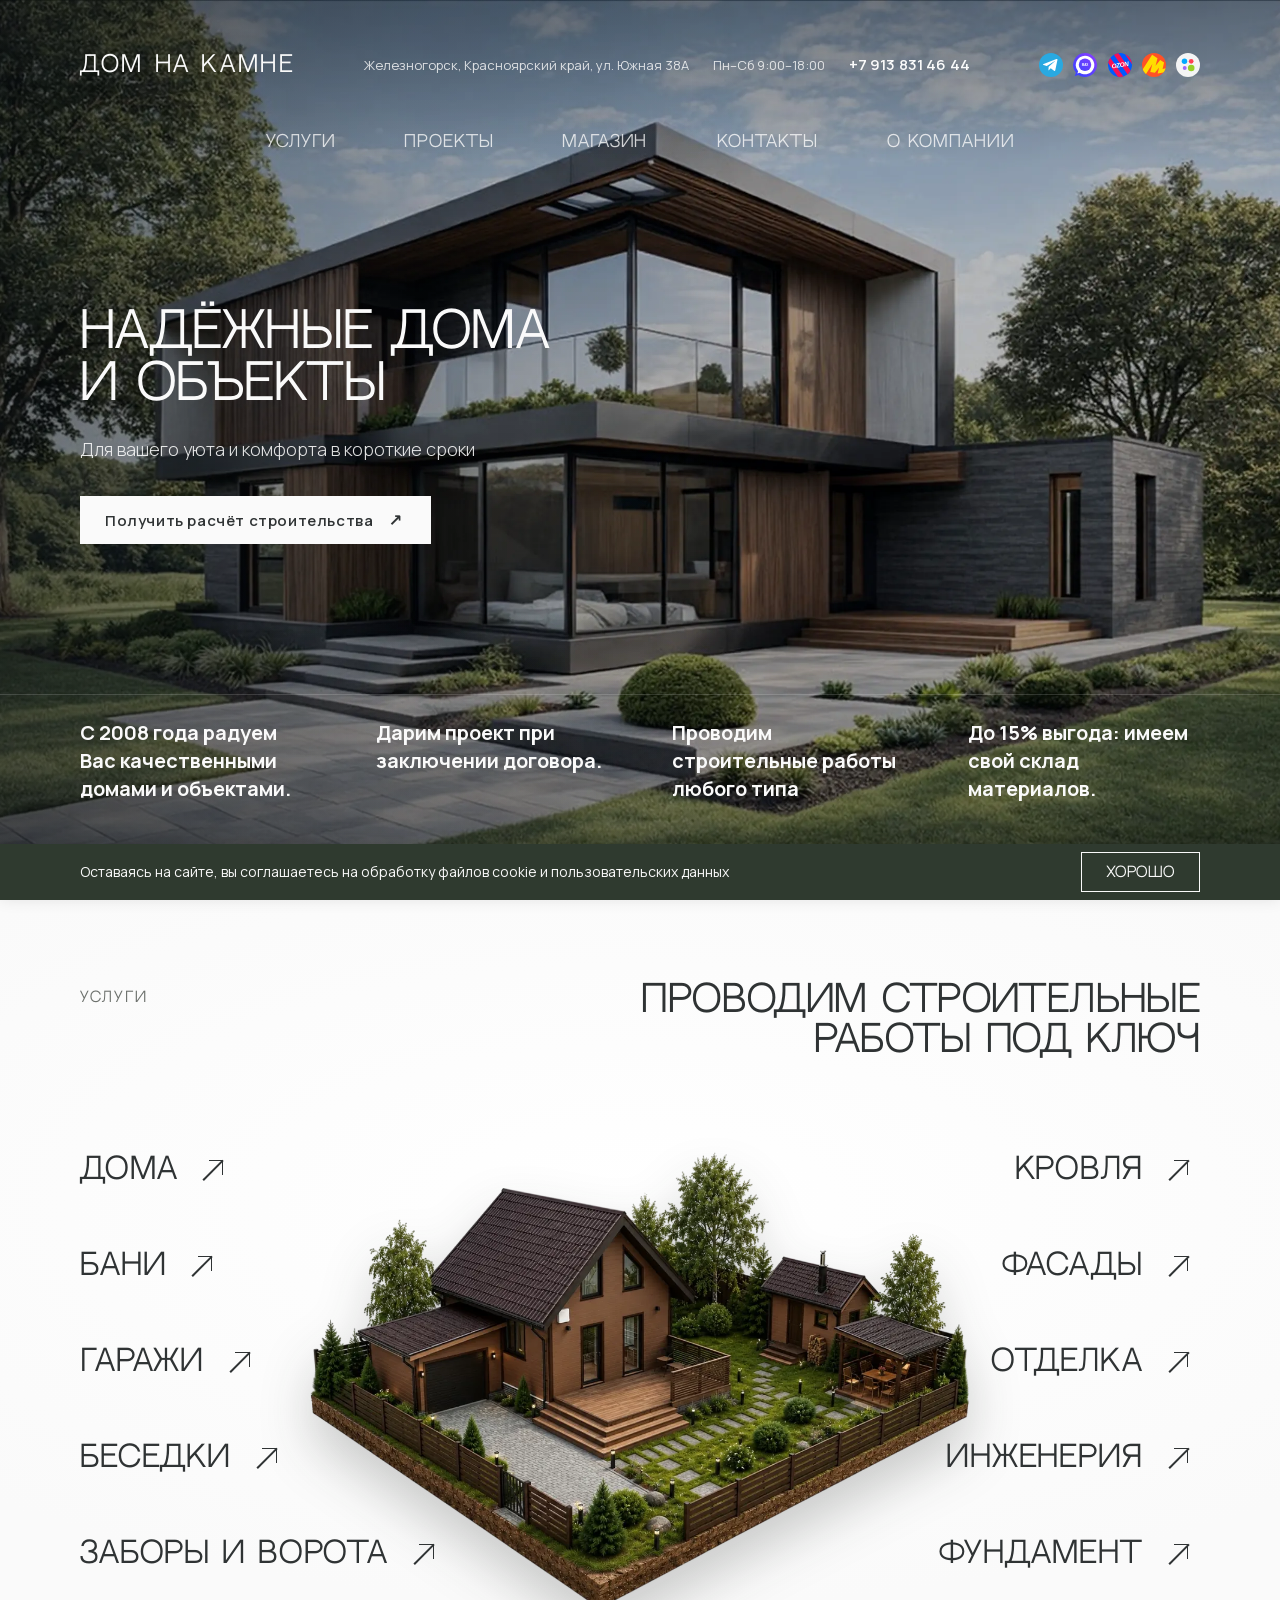
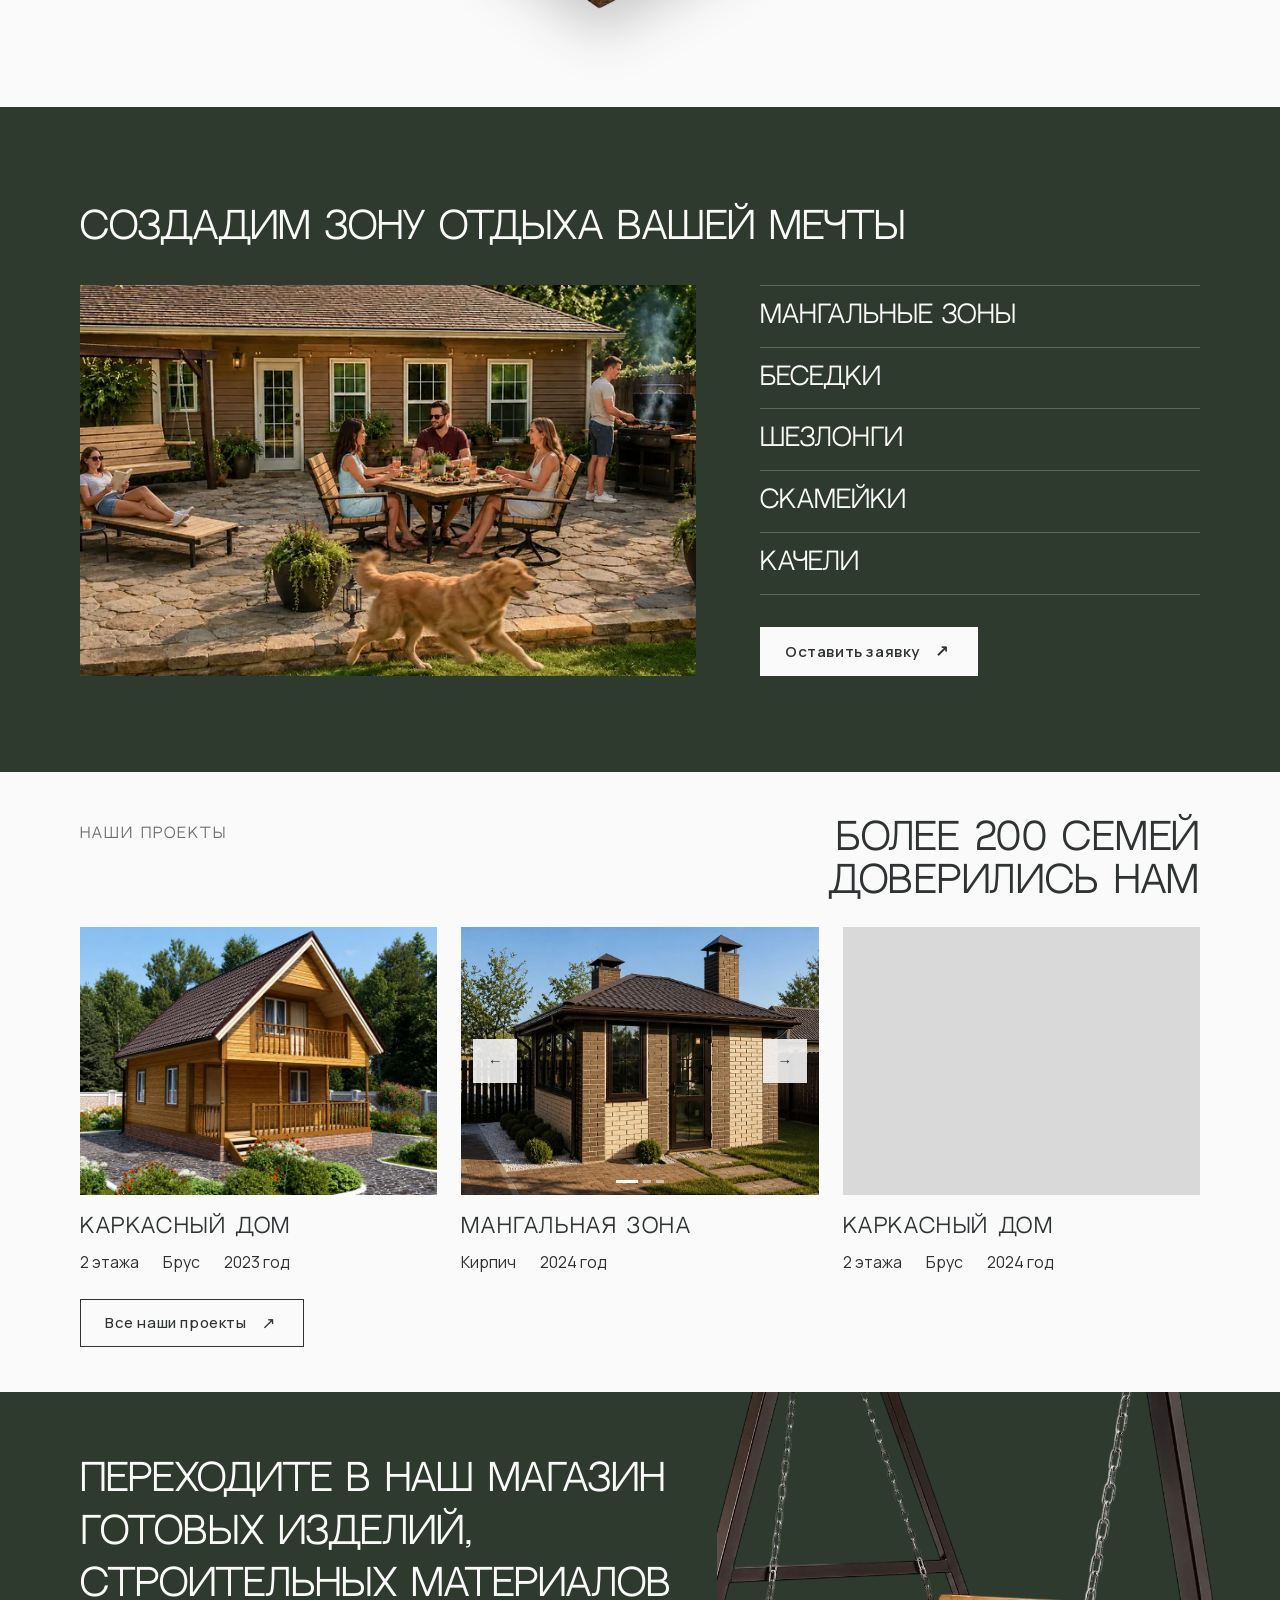
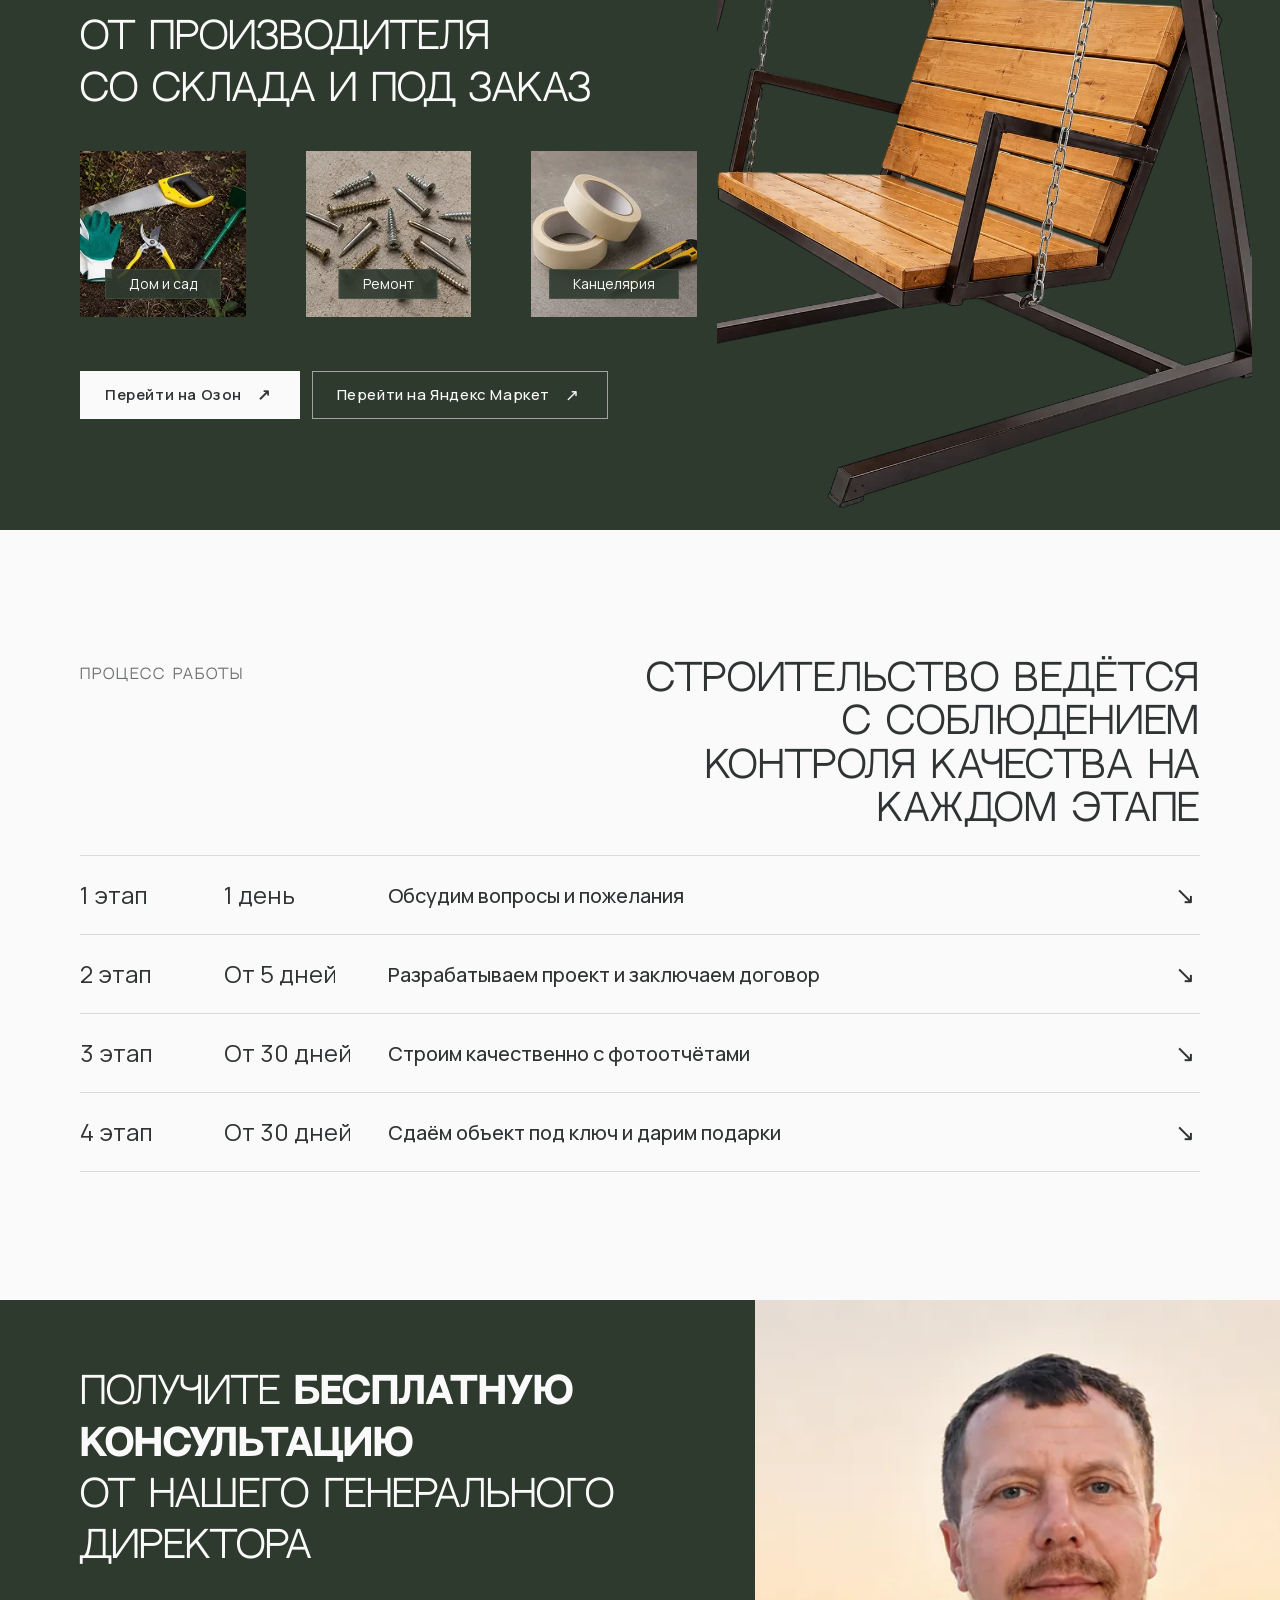
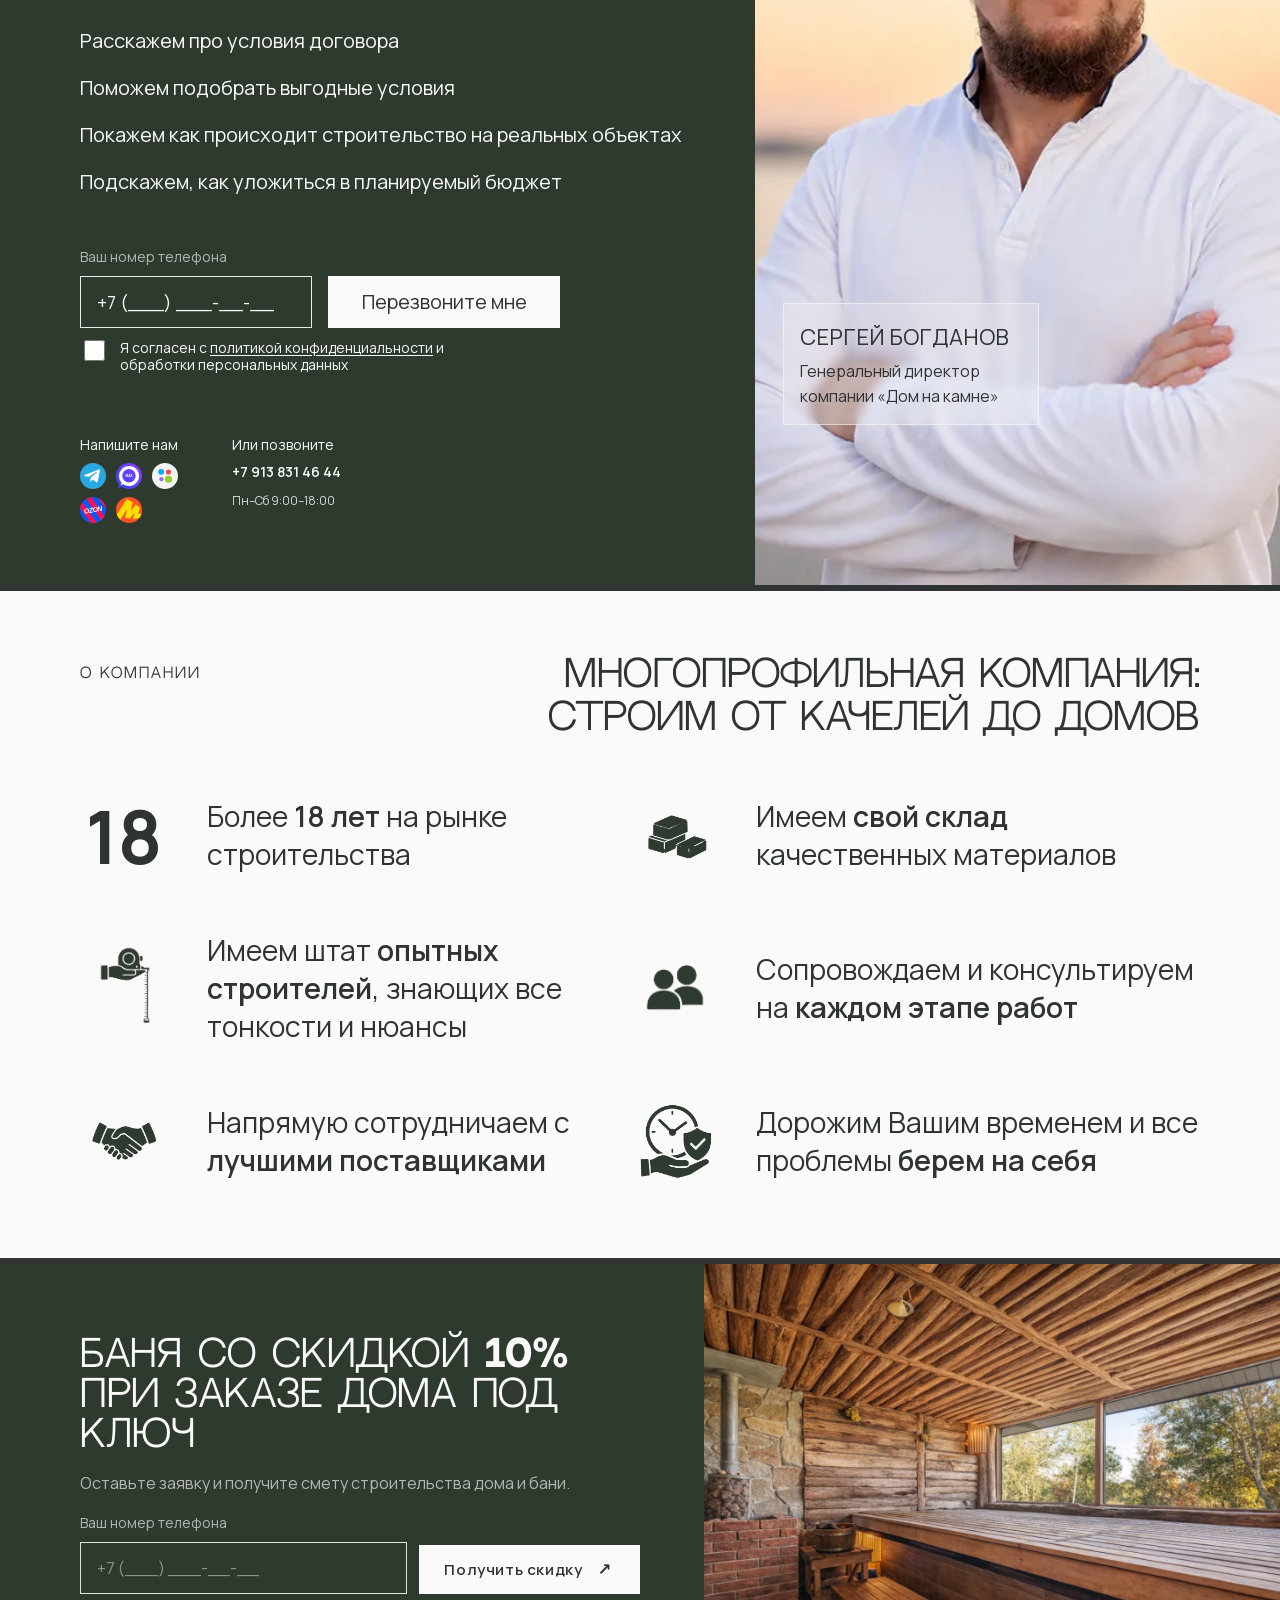
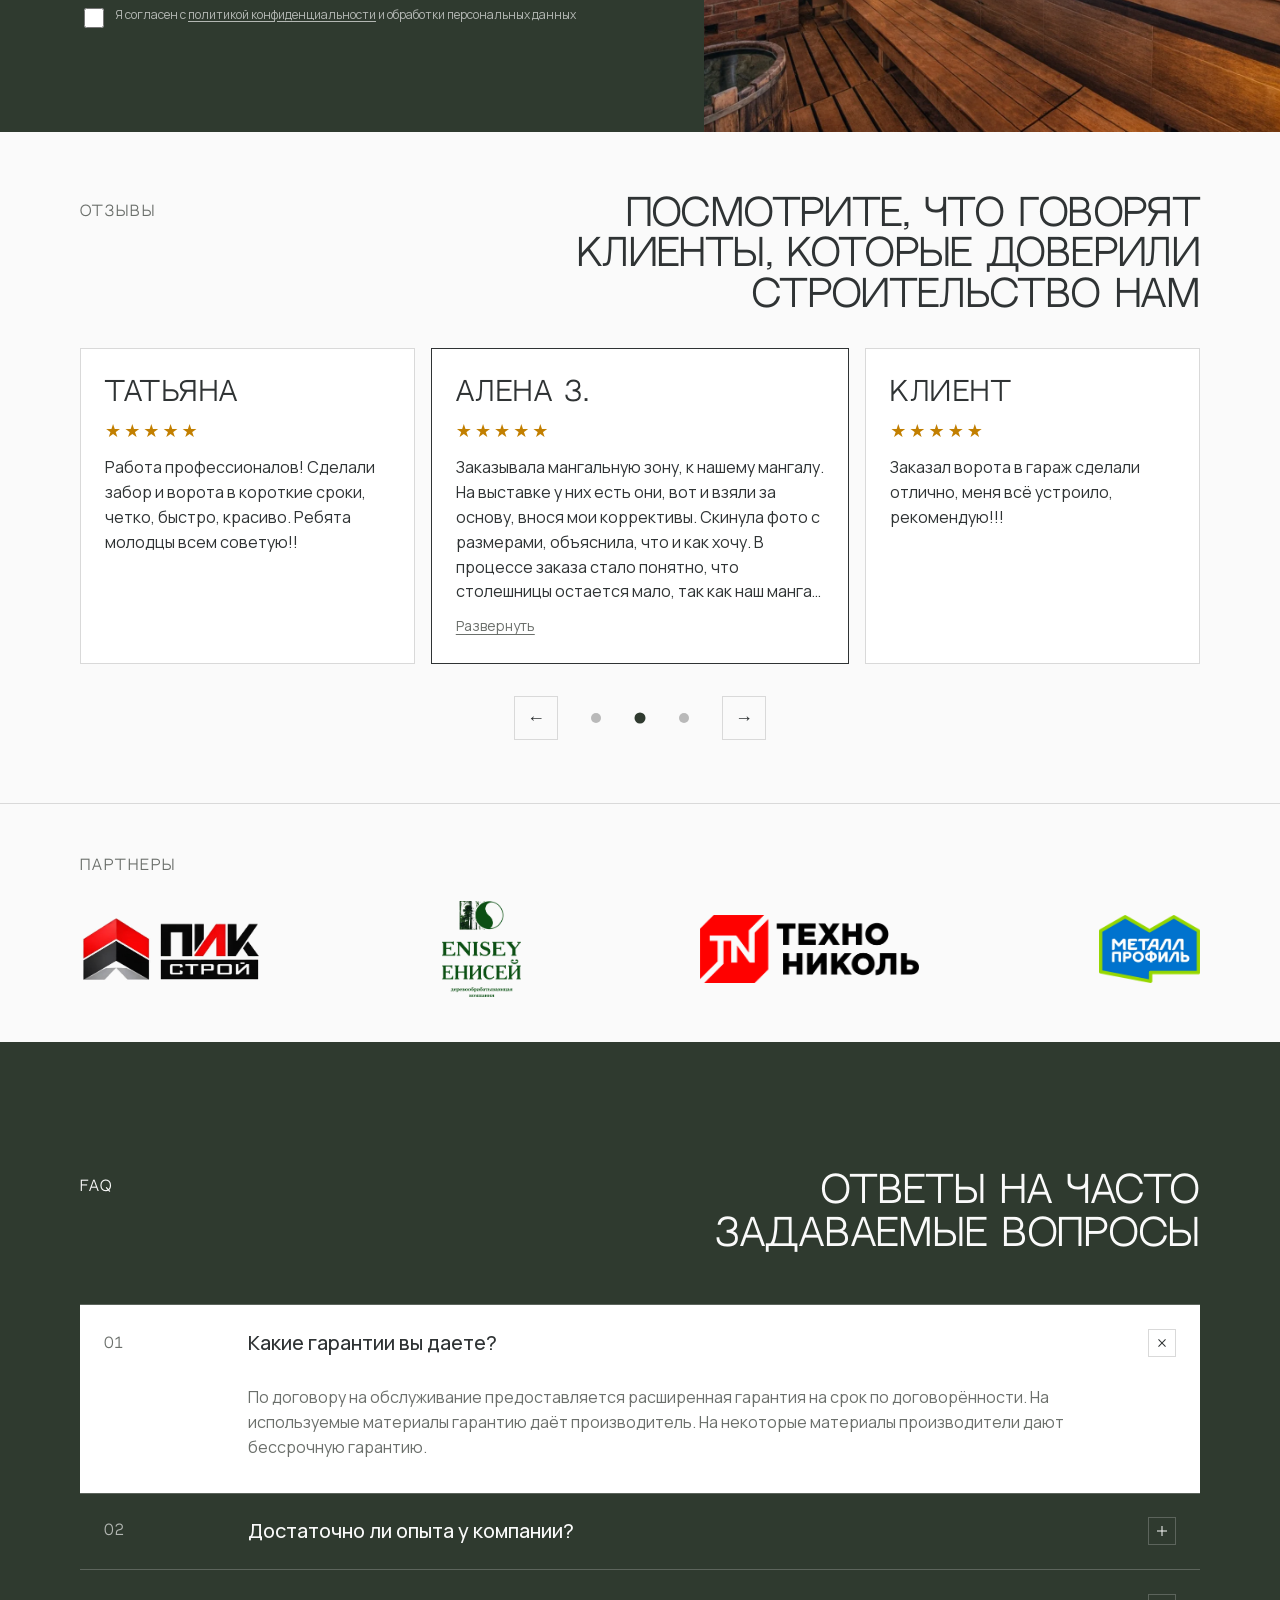
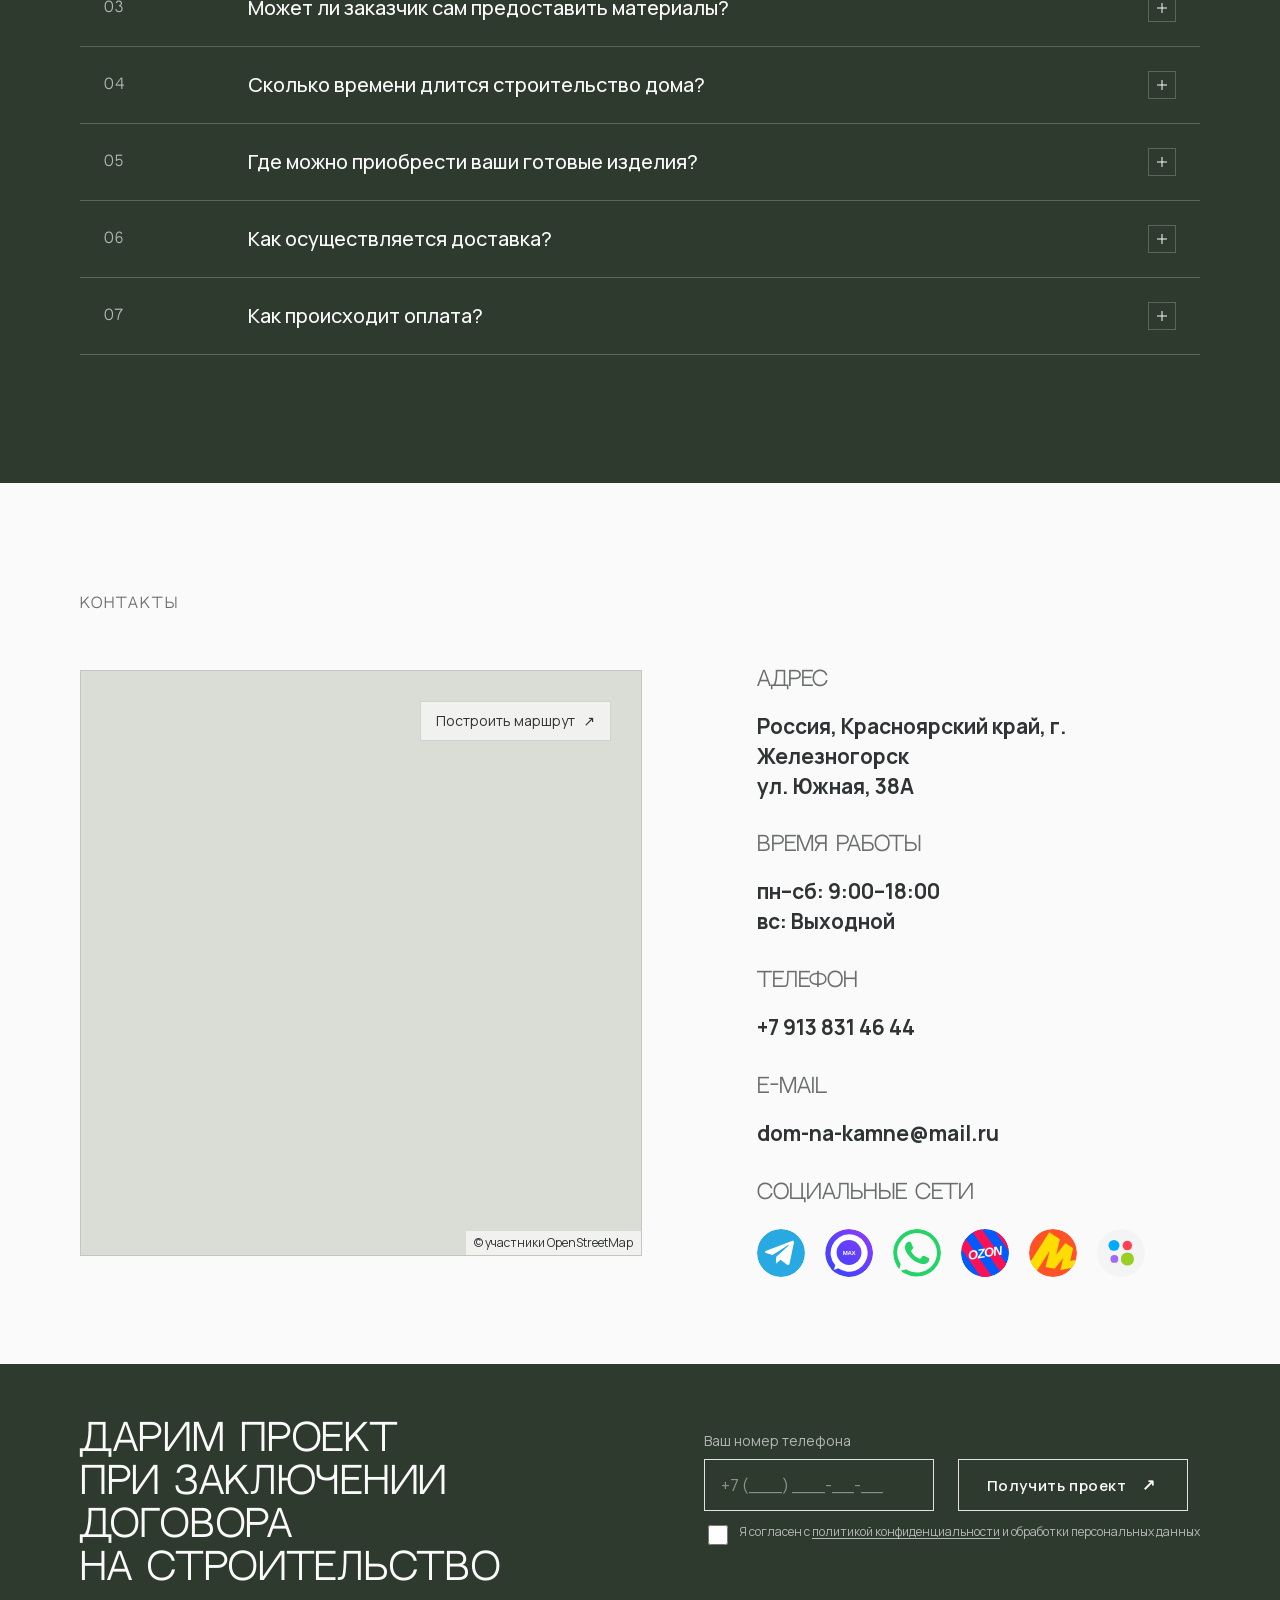
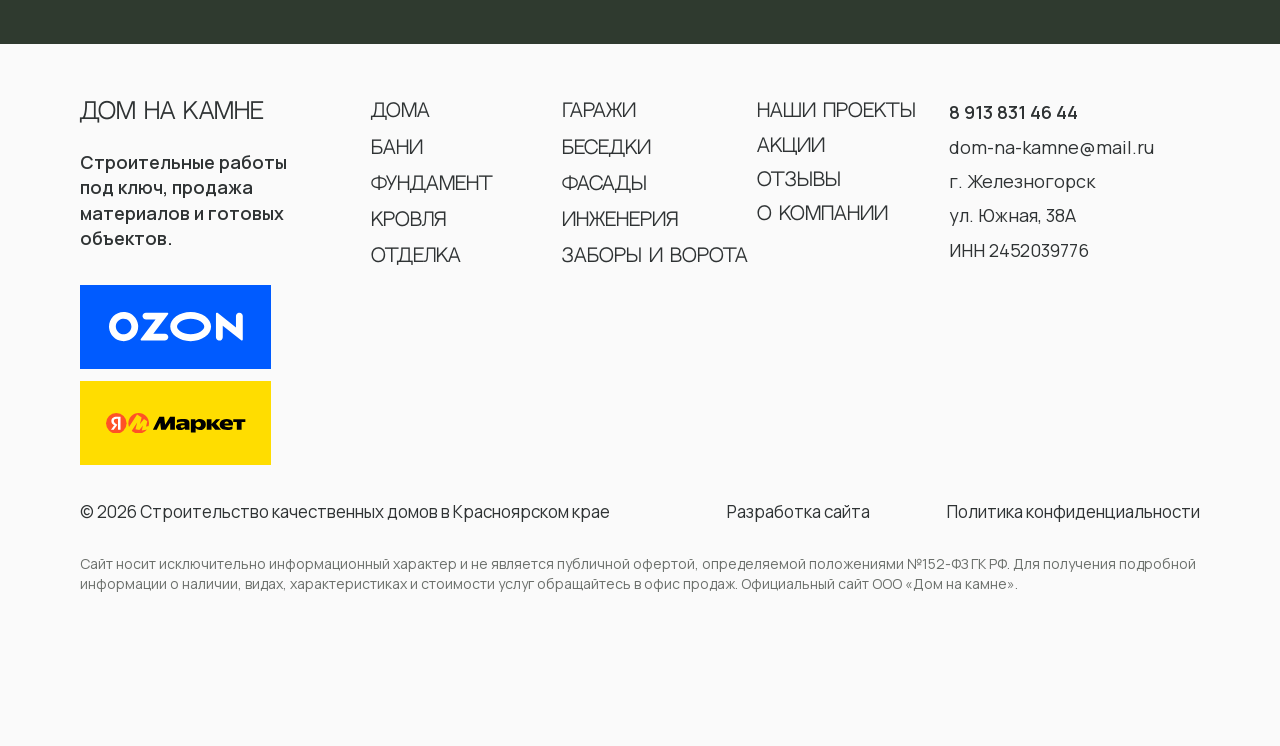
==== commit 5ba1e0cb: "Preload web fonts as woff2, block dotfiles, tighten caching and fix home Esc handling Convert Neutra" ====
--- a/index.html
+++ b/index.html
@@ -50,6 +50,10 @@
   <link rel="preload" as="image" href="assets/img/hero-main-phone.webp" media="(max-width: 480px) and (max-aspect-ratio: 57/100)" fetchpriority="high" />
   <link rel="preload" as="image" href="assets/img/hero-main-tablet.webp" media="(min-width: 481px) and (max-width: 768px) and (max-aspect-ratio: 3/4)" fetchpriority="high" />
   <link rel="preload" as="image" href="assets/img/hero-main.webp" media="not (((max-width: 480px) and (max-aspect-ratio: 57/100)) or ((min-width: 481px) and (max-width: 768px) and (max-aspect-ratio: 3/4)))" fetchpriority="high" />
+  <link rel="preload" as="font" type="font/woff2" href="assets/fonts/NeutralFace.woff2" crossorigin />
+  <link rel="preload" as="font" type="font/woff2" href="assets/fonts/NeutralFace-Bold.woff2" crossorigin />
+  <link rel="preload" as="font" type="font/woff2" href="assets/fonts/manrope-cyrillic.woff2" crossorigin />
+  <link rel="preload" as="font" type="font/woff2" href="assets/fonts/manrope-latin.woff2" crossorigin />
   <link rel="stylesheet" href="design-system/fonts.css" />
   <link rel="stylesheet" href="design-system/tokens.css?v=20261102" />
   <link rel="stylesheet" href="styles.css?v=20261103d" />
@@ -1039,7 +1043,7 @@
   </footer>
 
   <script src="cookies.js?v=production-fixes-4" defer></script>
-  <script src="sections.js?v=20261103" defer></script>
+  <script src="sections.js?v=20261103a" defer></script>
   <script src="modal.js?v=20261103" defer></script>
 
   <!-- ============ APPLICATION MODAL ============ -->
--- a/design-system/fonts.css
+++ b/design-system/fonts.css
@@ -1,6 +1,6 @@
 /* ==========================================================================
    Дом на камне — Font faces (all self-hosted, no network fetch)
-   Display:  Neutral Face  (licensed .otf in ../assets/fonts/)
+   Display:  Neutral Face  (licensed, woff2 in ../assets/fonts/)
    Body:     Manrope       (variable woff2, SIL OFL, subset per script)
    --------------------------------------------------------------------------
    Fonts live in ../assets/fonts/. Nothing is fetched from Google at runtime.
@@ -9,14 +9,14 @@
 /* ---- Neutral Face (display) ---- */
 @font-face {
   font-family: "Neutral Face";
-  src: url("../assets/fonts/NeutralFace.otf") format("opentype");
+  src: url("../assets/fonts/NeutralFace.woff2") format("woff2");
   font-weight: 400;
   font-style: normal;
   font-display: swap;
 }
 @font-face {
   font-family: "Neutral Face";
-  src: url("../assets/fonts/NeutralFace-Bold.otf") format("opentype");
+  src: url("../assets/fonts/NeutralFace-Bold.woff2") format("woff2");
   font-weight: 700;
   font-style: normal;
   font-display: swap;
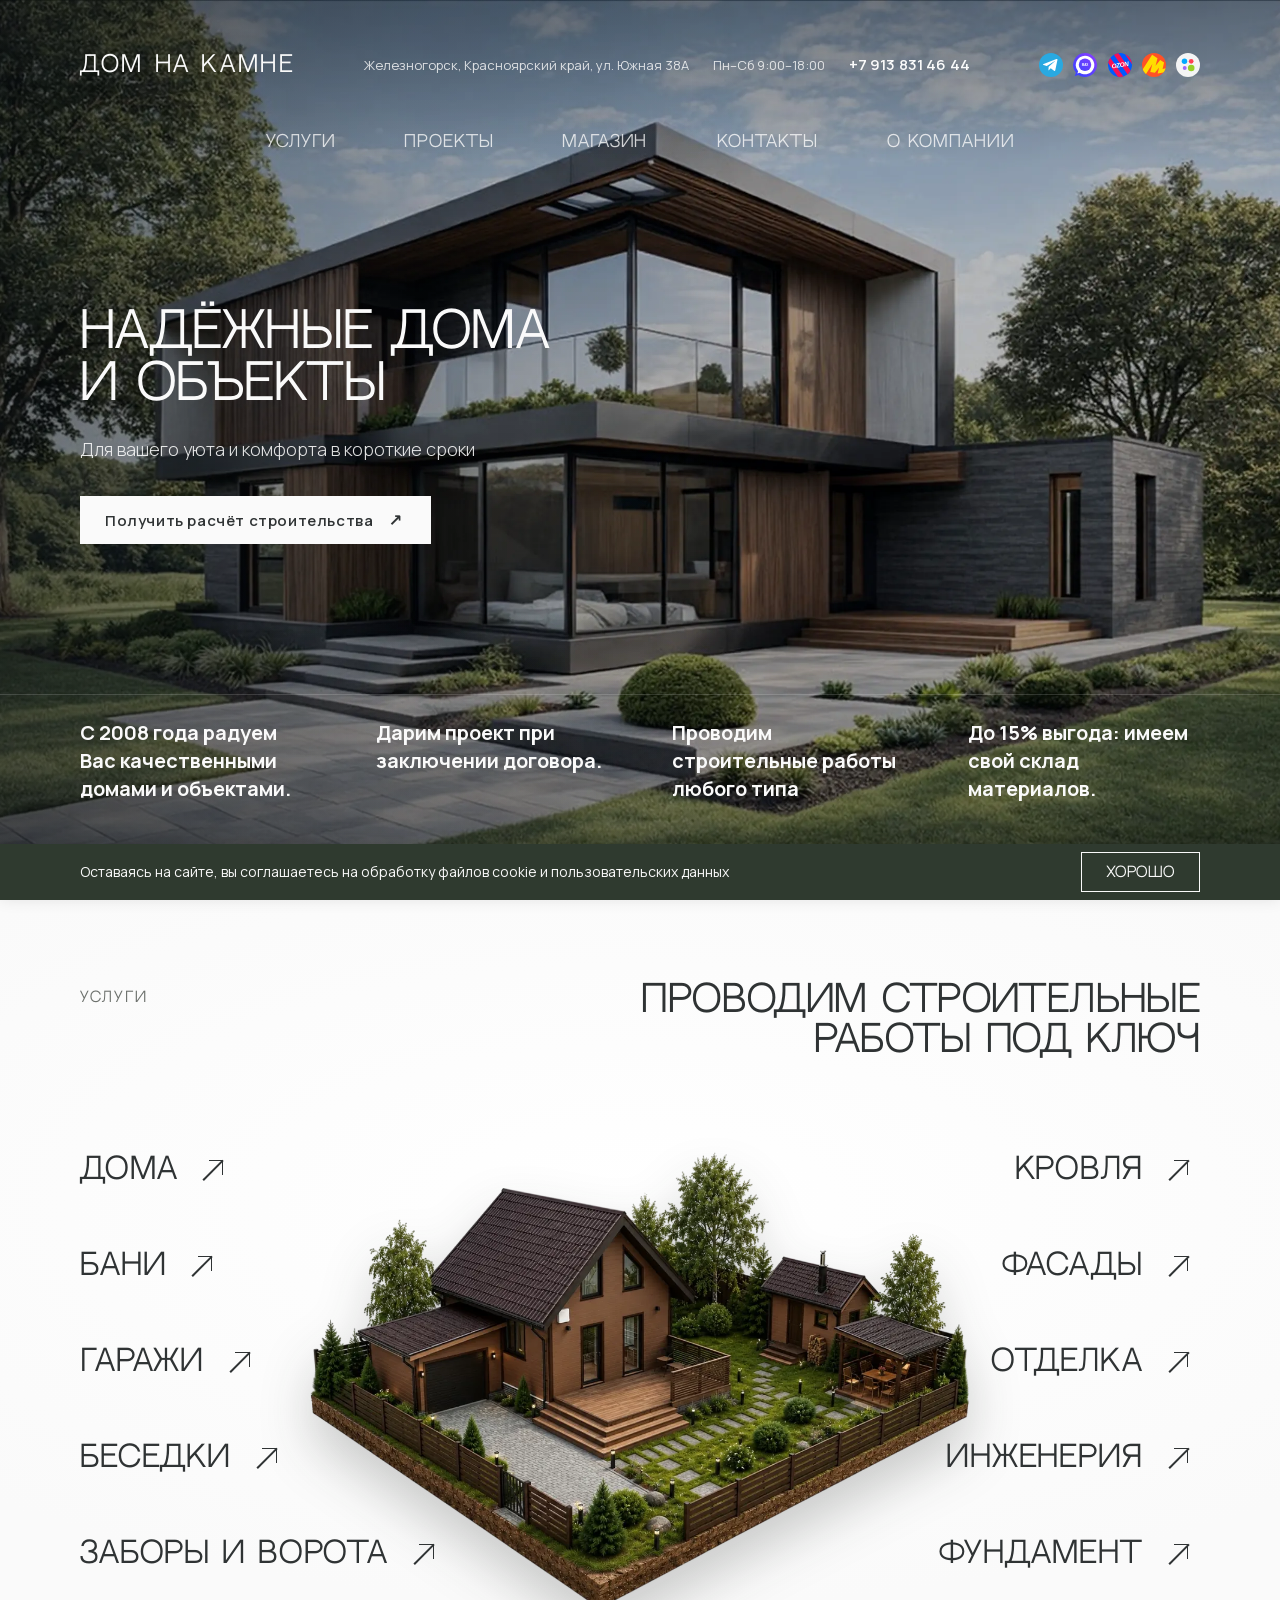
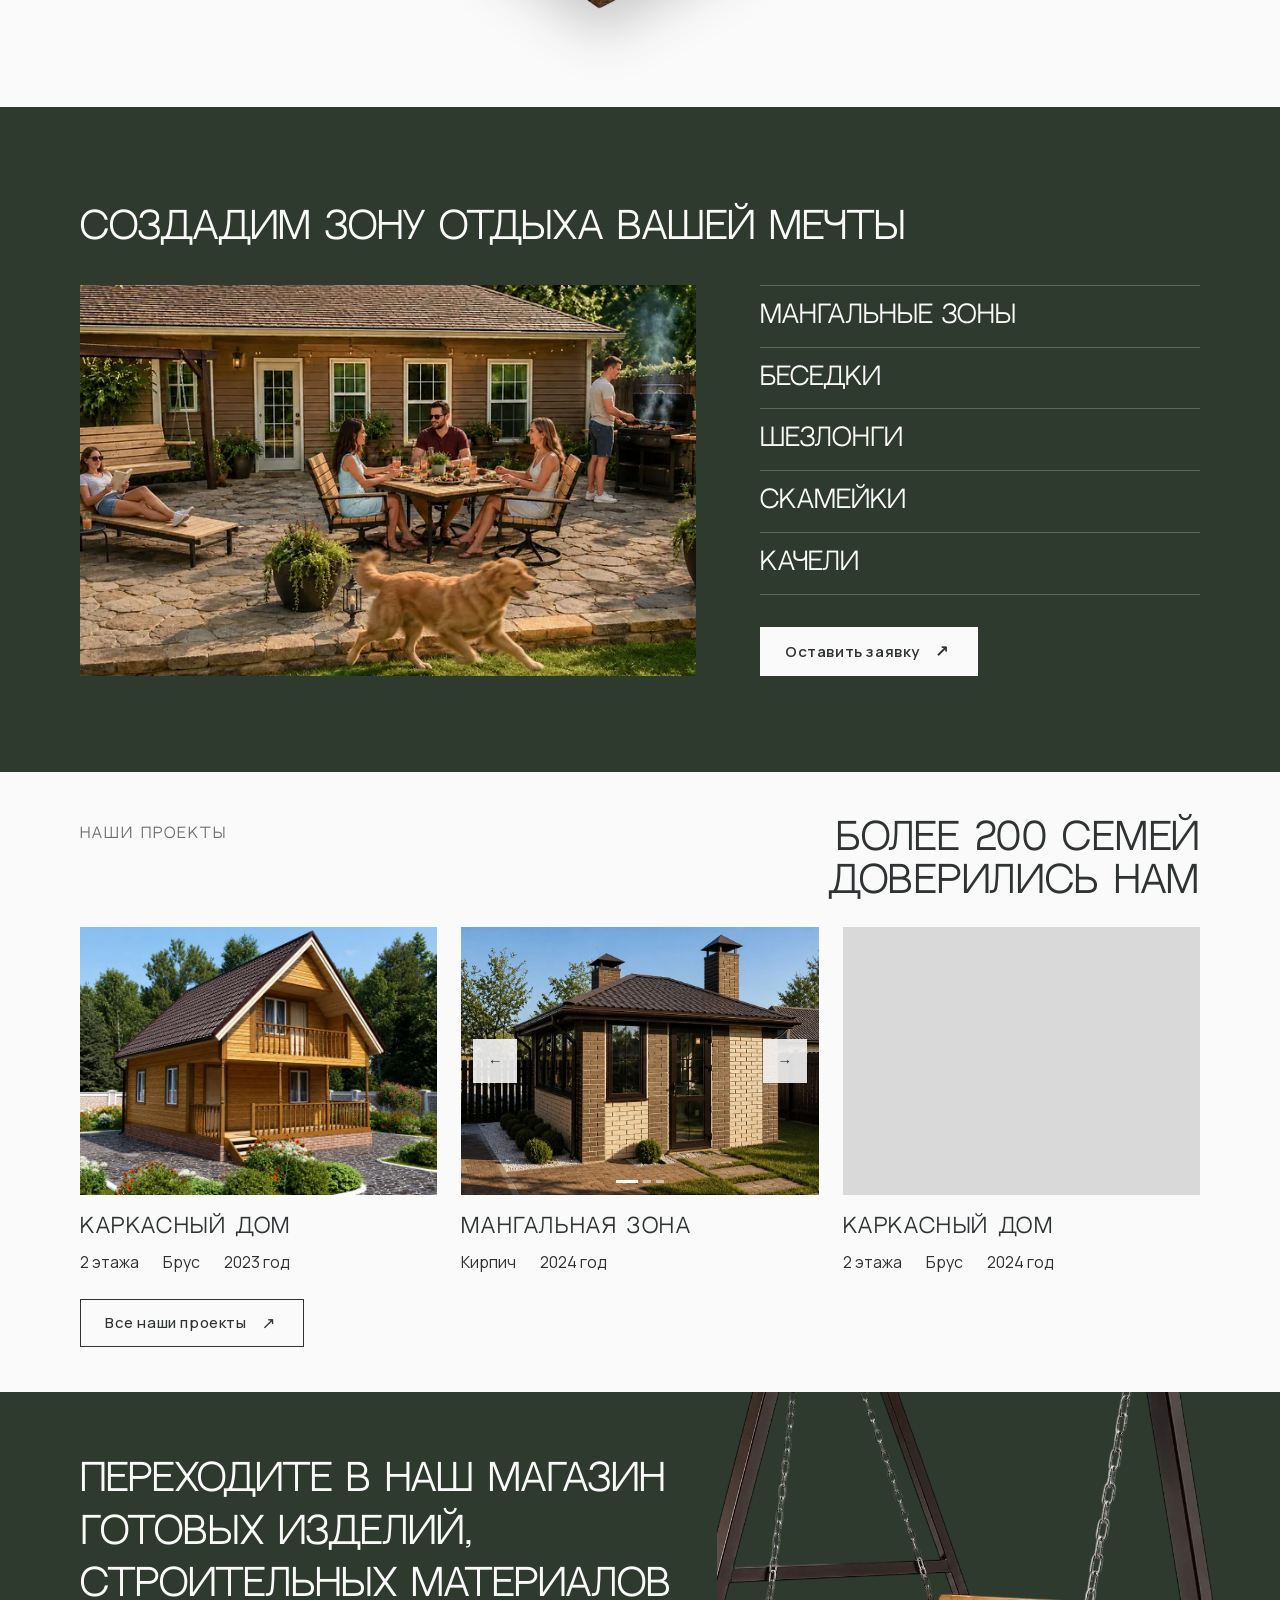
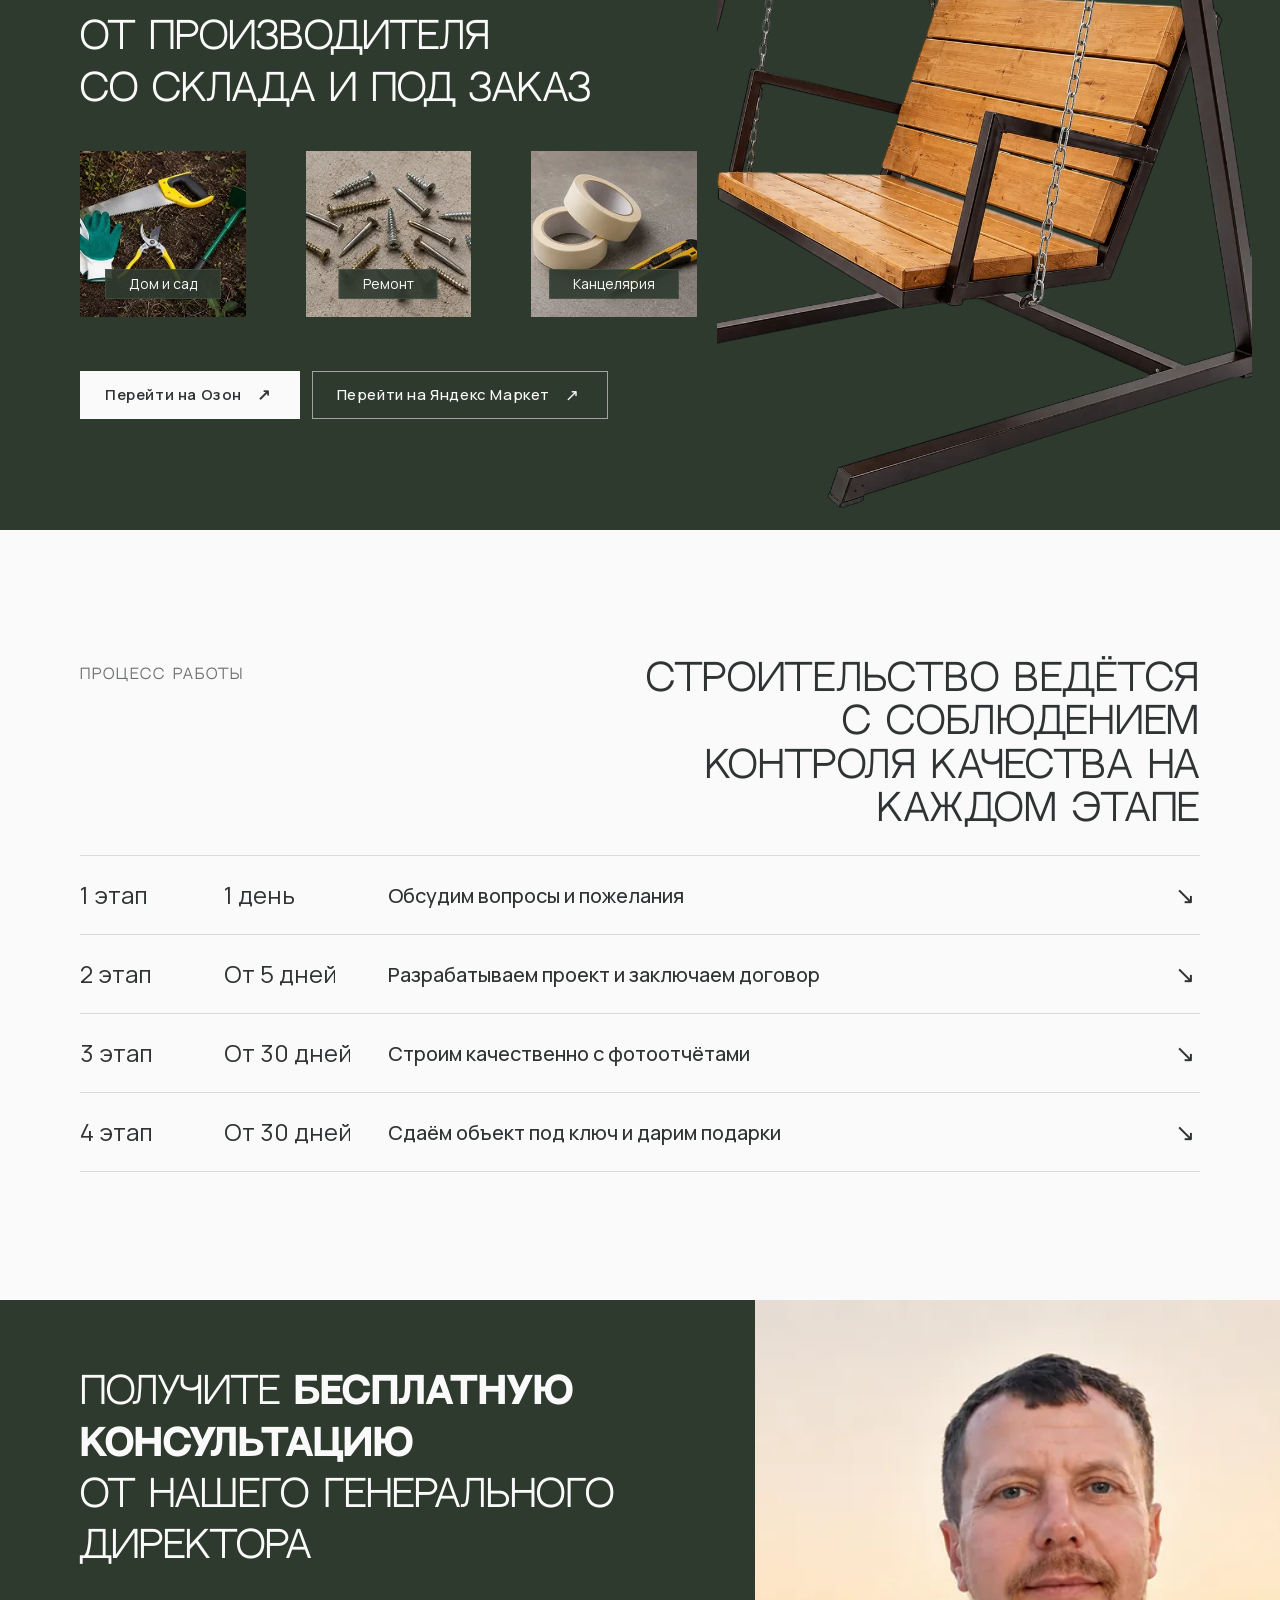
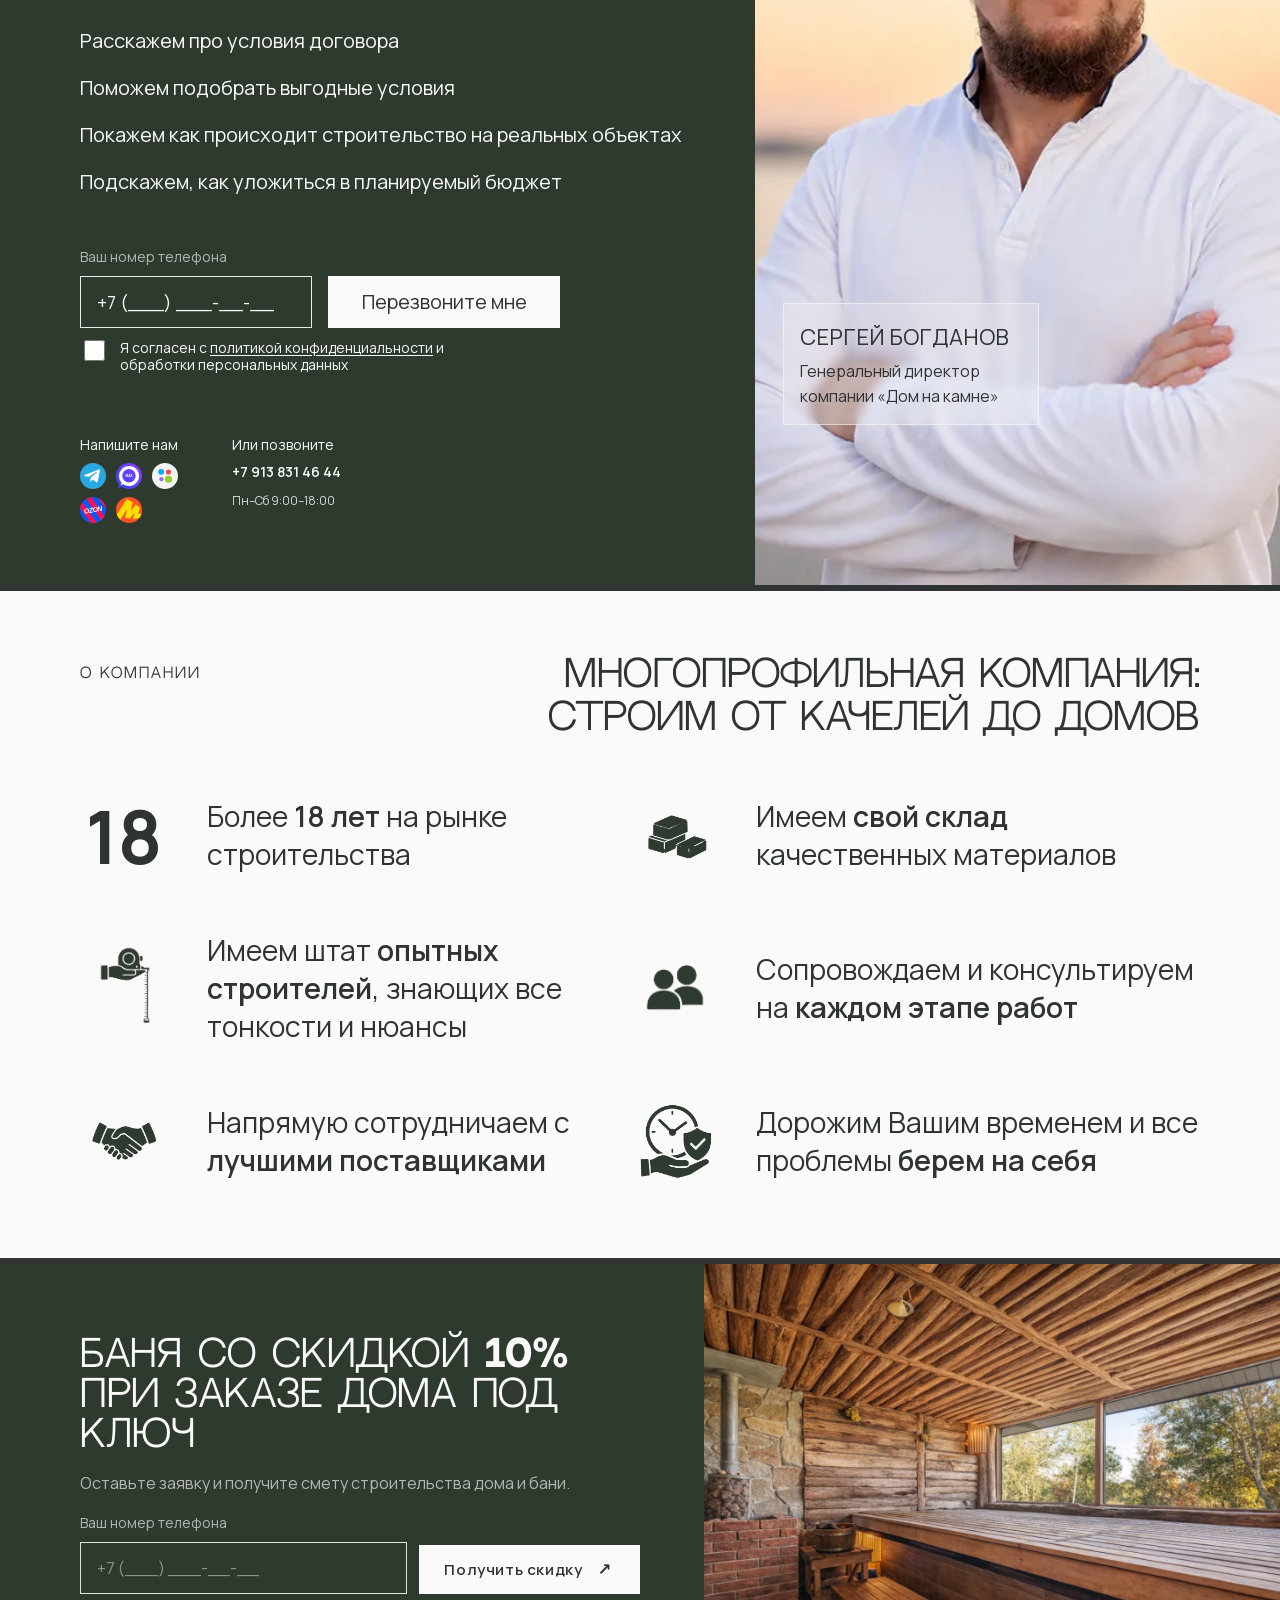
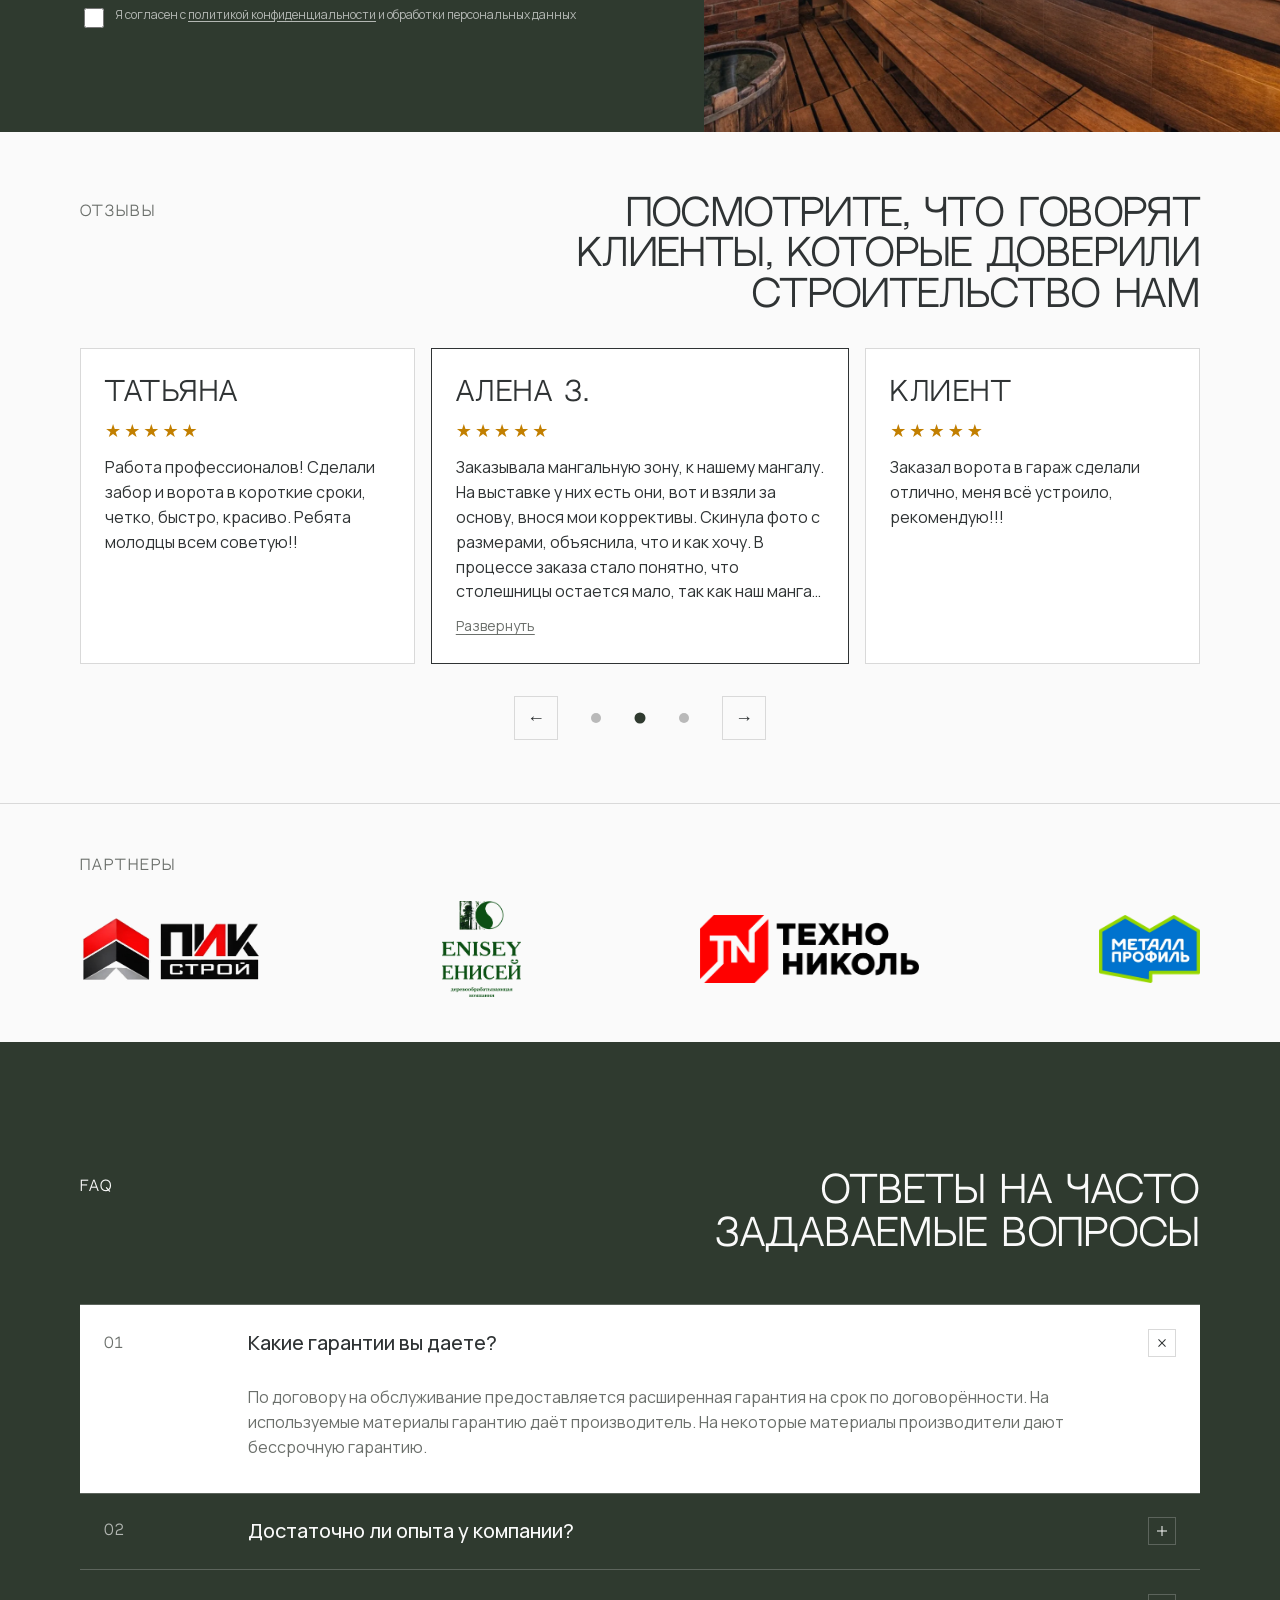
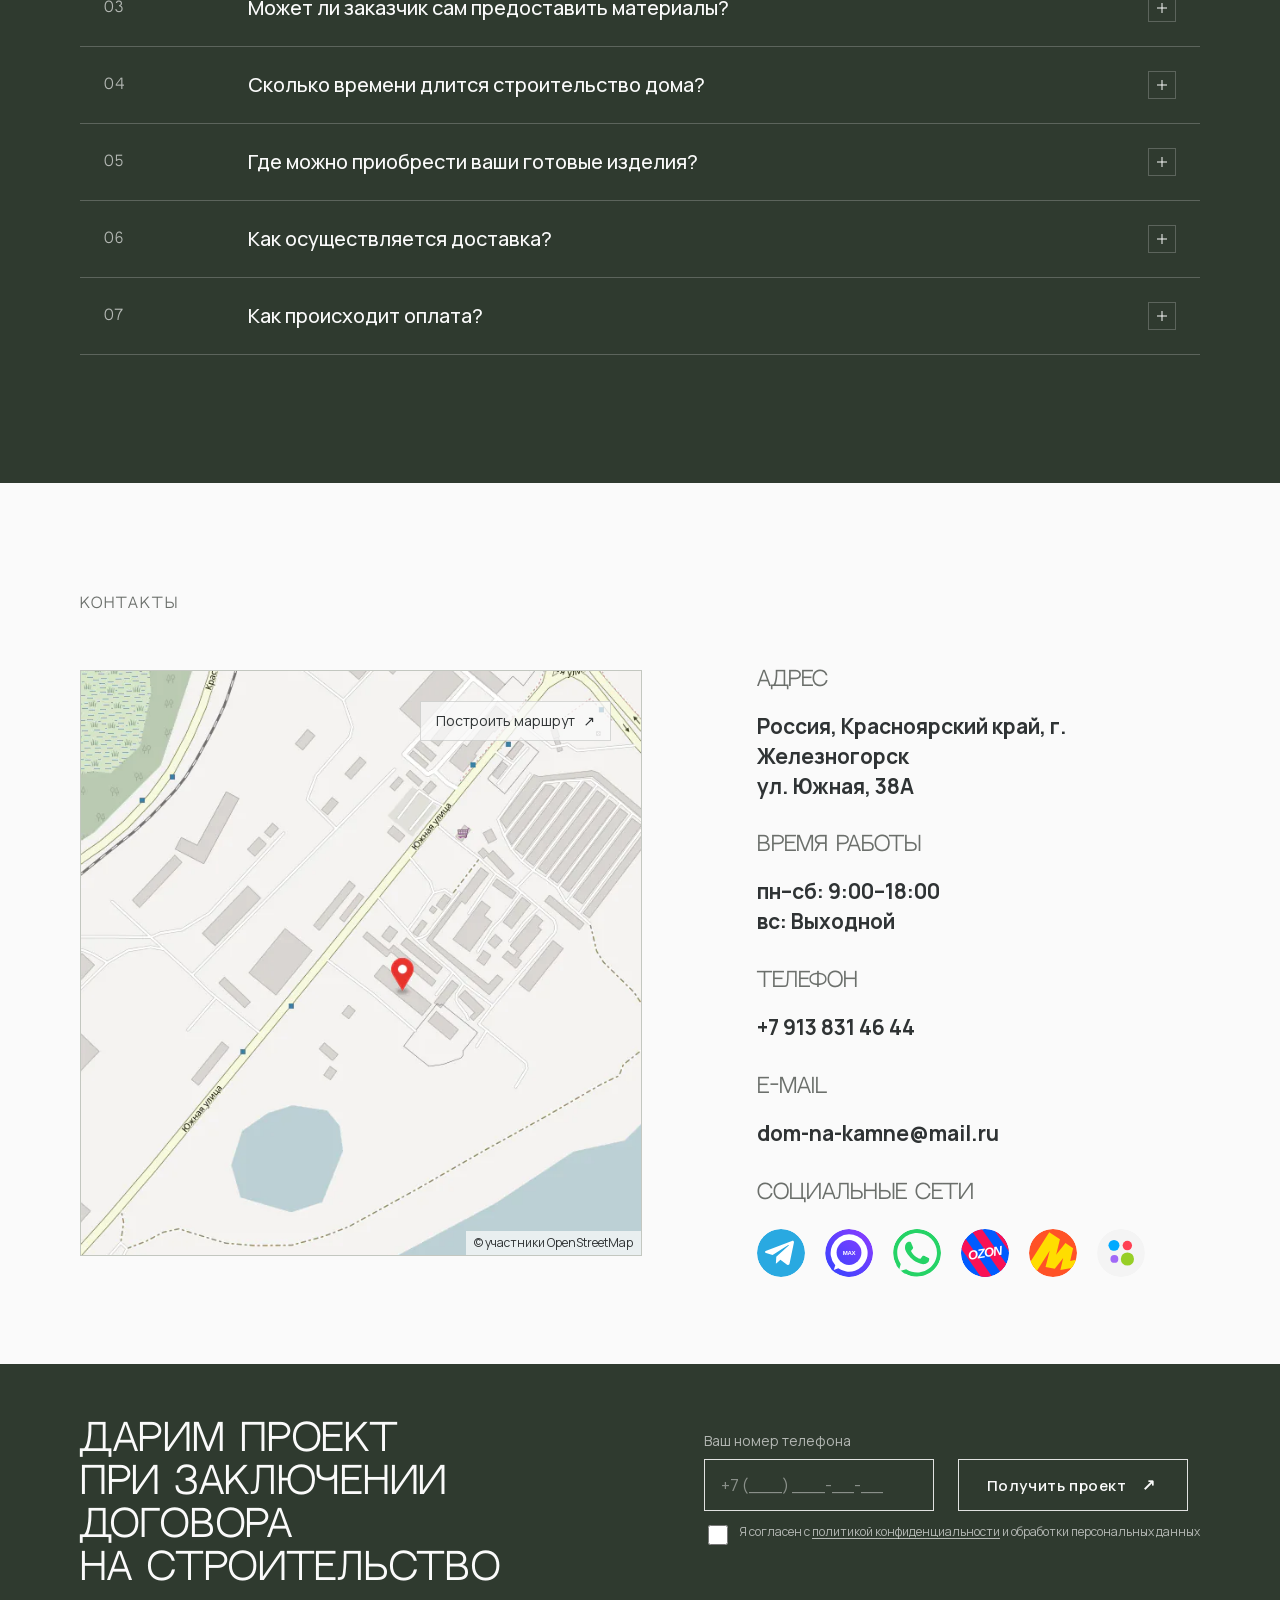
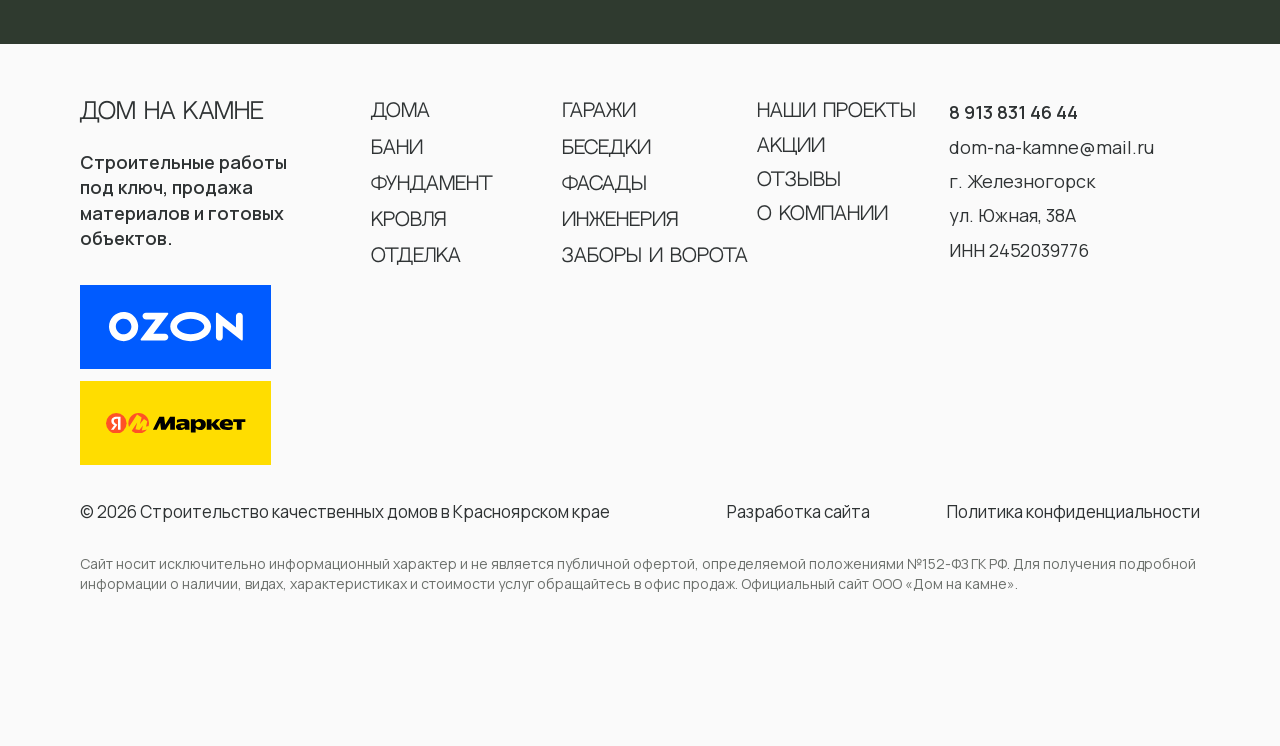
==== commit 15394cac: "Serve the tablet hero photo to portrait screens up to 1024 px wide" ====
--- a/index.html
+++ b/index.html
@@ -48,8 +48,8 @@
   </script>
   <link rel="icon" href="favicon.svg" type="image/svg+xml" />
   <link rel="preload" as="image" href="assets/img/hero-main-phone.webp" media="(max-width: 480px) and (max-aspect-ratio: 57/100)" fetchpriority="high" />
-  <link rel="preload" as="image" href="assets/img/hero-main-tablet.webp" media="(min-width: 481px) and (max-width: 768px) and (max-aspect-ratio: 3/4)" fetchpriority="high" />
-  <link rel="preload" as="image" href="assets/img/hero-main.webp" media="not (((max-width: 480px) and (max-aspect-ratio: 57/100)) or ((min-width: 481px) and (max-width: 768px) and (max-aspect-ratio: 3/4)))" fetchpriority="high" />
+  <link rel="preload" as="image" href="assets/img/hero-main-tablet.webp" media="(min-width: 481px) and (max-width: 1024px) and (max-aspect-ratio: 3/4)" fetchpriority="high" />
+  <link rel="preload" as="image" href="assets/img/hero-main.webp" media="not (((max-width: 480px) and (max-aspect-ratio: 57/100)) or ((min-width: 481px) and (max-width: 1024px) and (max-aspect-ratio: 3/4)))" fetchpriority="high" />
   <link rel="preload" as="font" type="font/woff2" href="assets/fonts/NeutralFace.woff2" crossorigin />
   <link rel="preload" as="font" type="font/woff2" href="assets/fonts/NeutralFace-Bold.woff2" crossorigin />
   <link rel="preload" as="font" type="font/woff2" href="assets/fonts/manrope-cyrillic.woff2" crossorigin />
@@ -82,7 +82,7 @@
     <div class="hero__media">
       <picture>
         <source media="(max-width: 480px) and (max-aspect-ratio: 57/100)" srcset="assets/img/hero-main-phone.webp" />
-        <source media="(min-width: 481px) and (max-width: 768px) and (max-aspect-ratio: 3/4)" srcset="assets/img/hero-main-tablet.webp" />
+        <source media="(min-width: 481px) and (max-width: 1024px) and (max-aspect-ratio: 3/4)" srcset="assets/img/hero-main-tablet.webp" />
         <img src="assets/img/hero-main.webp" width="2880" height="1728"
              alt="Современный частный дом с панорамным остеклением"
              fetchpriority="high" decoding="async" />
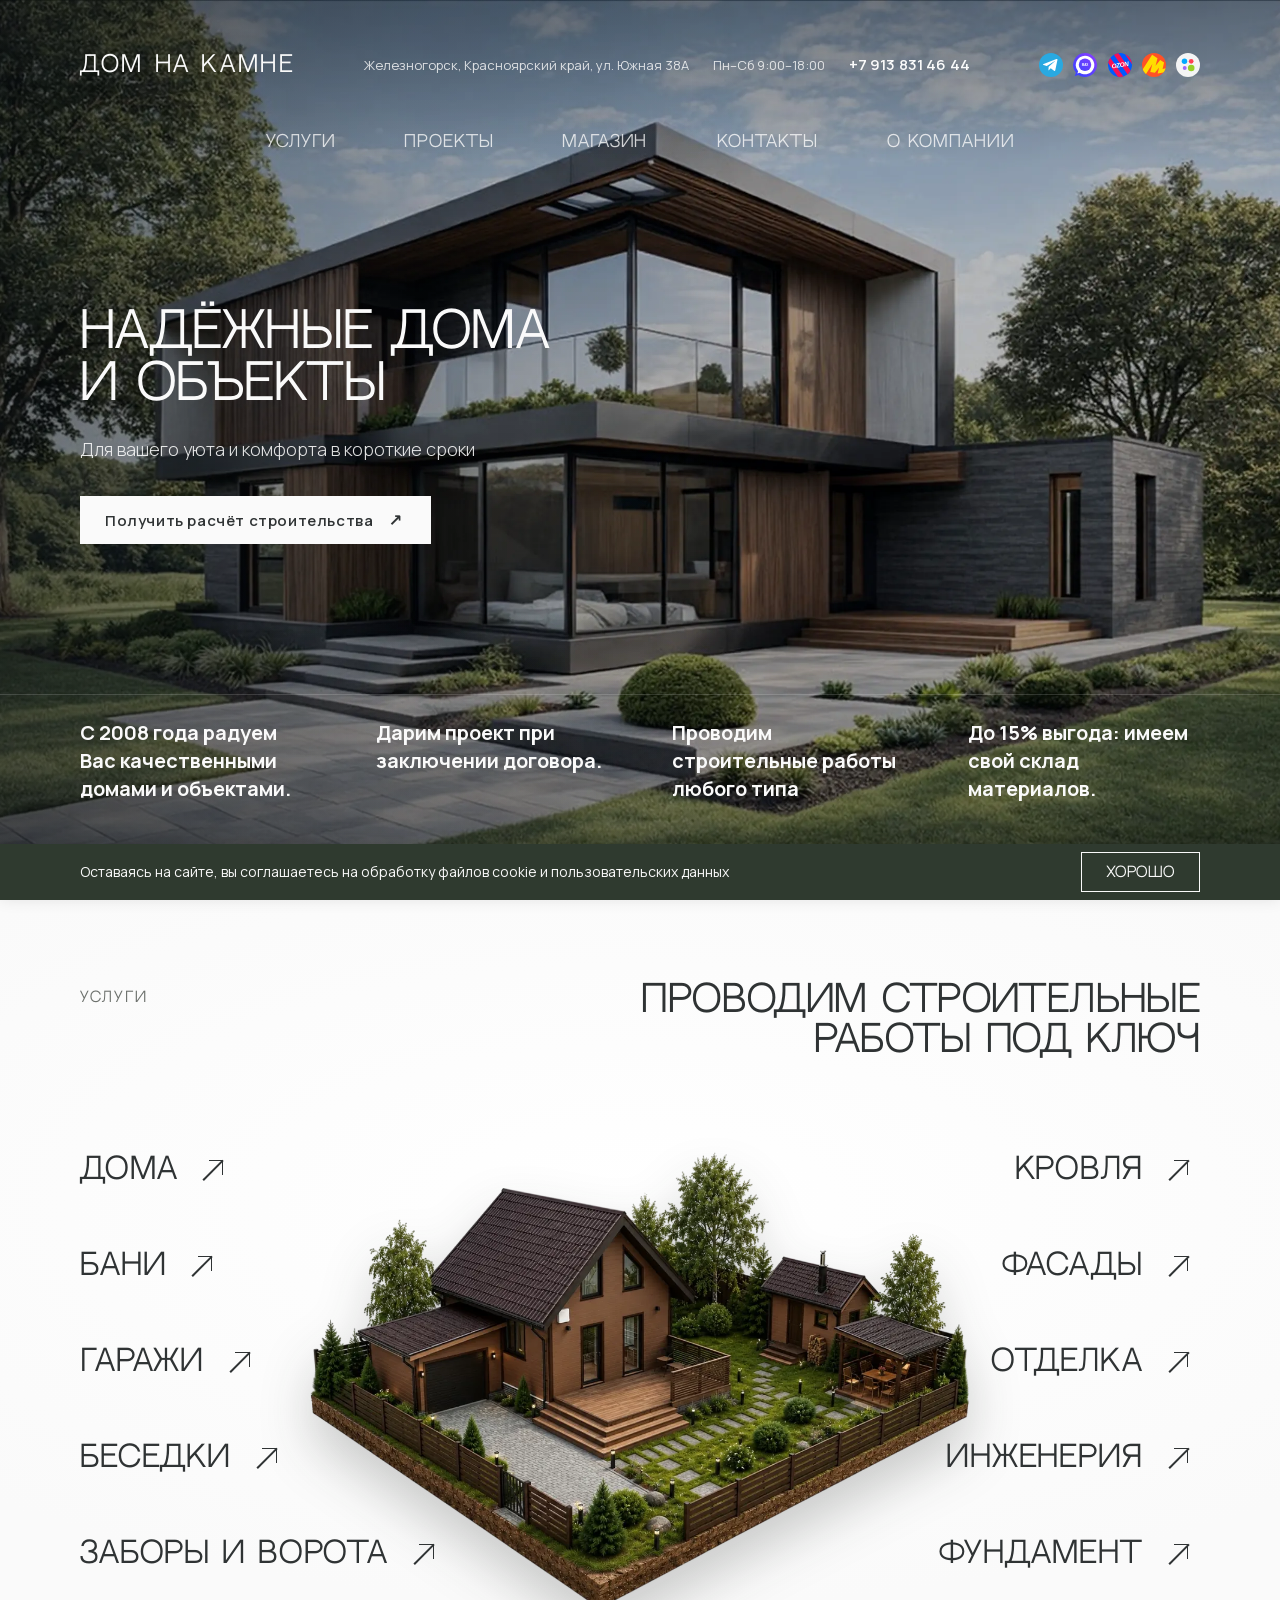
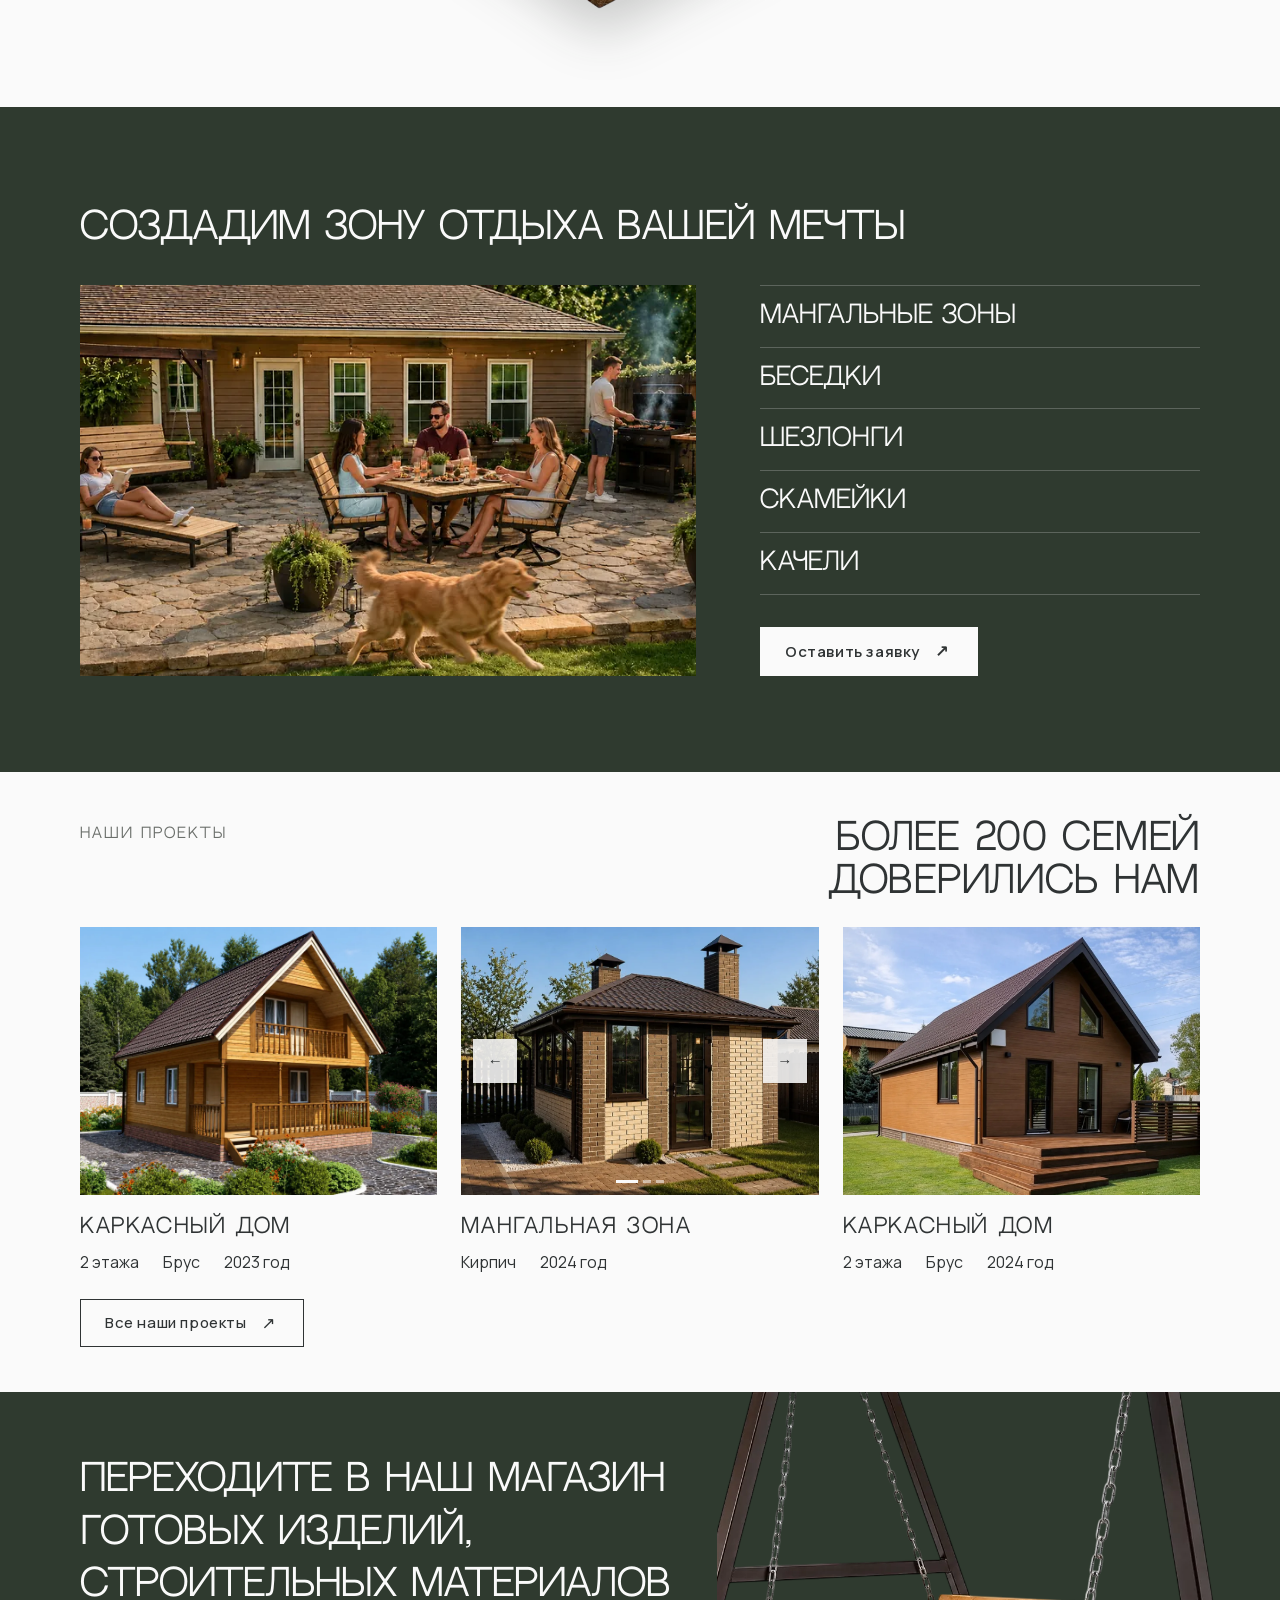
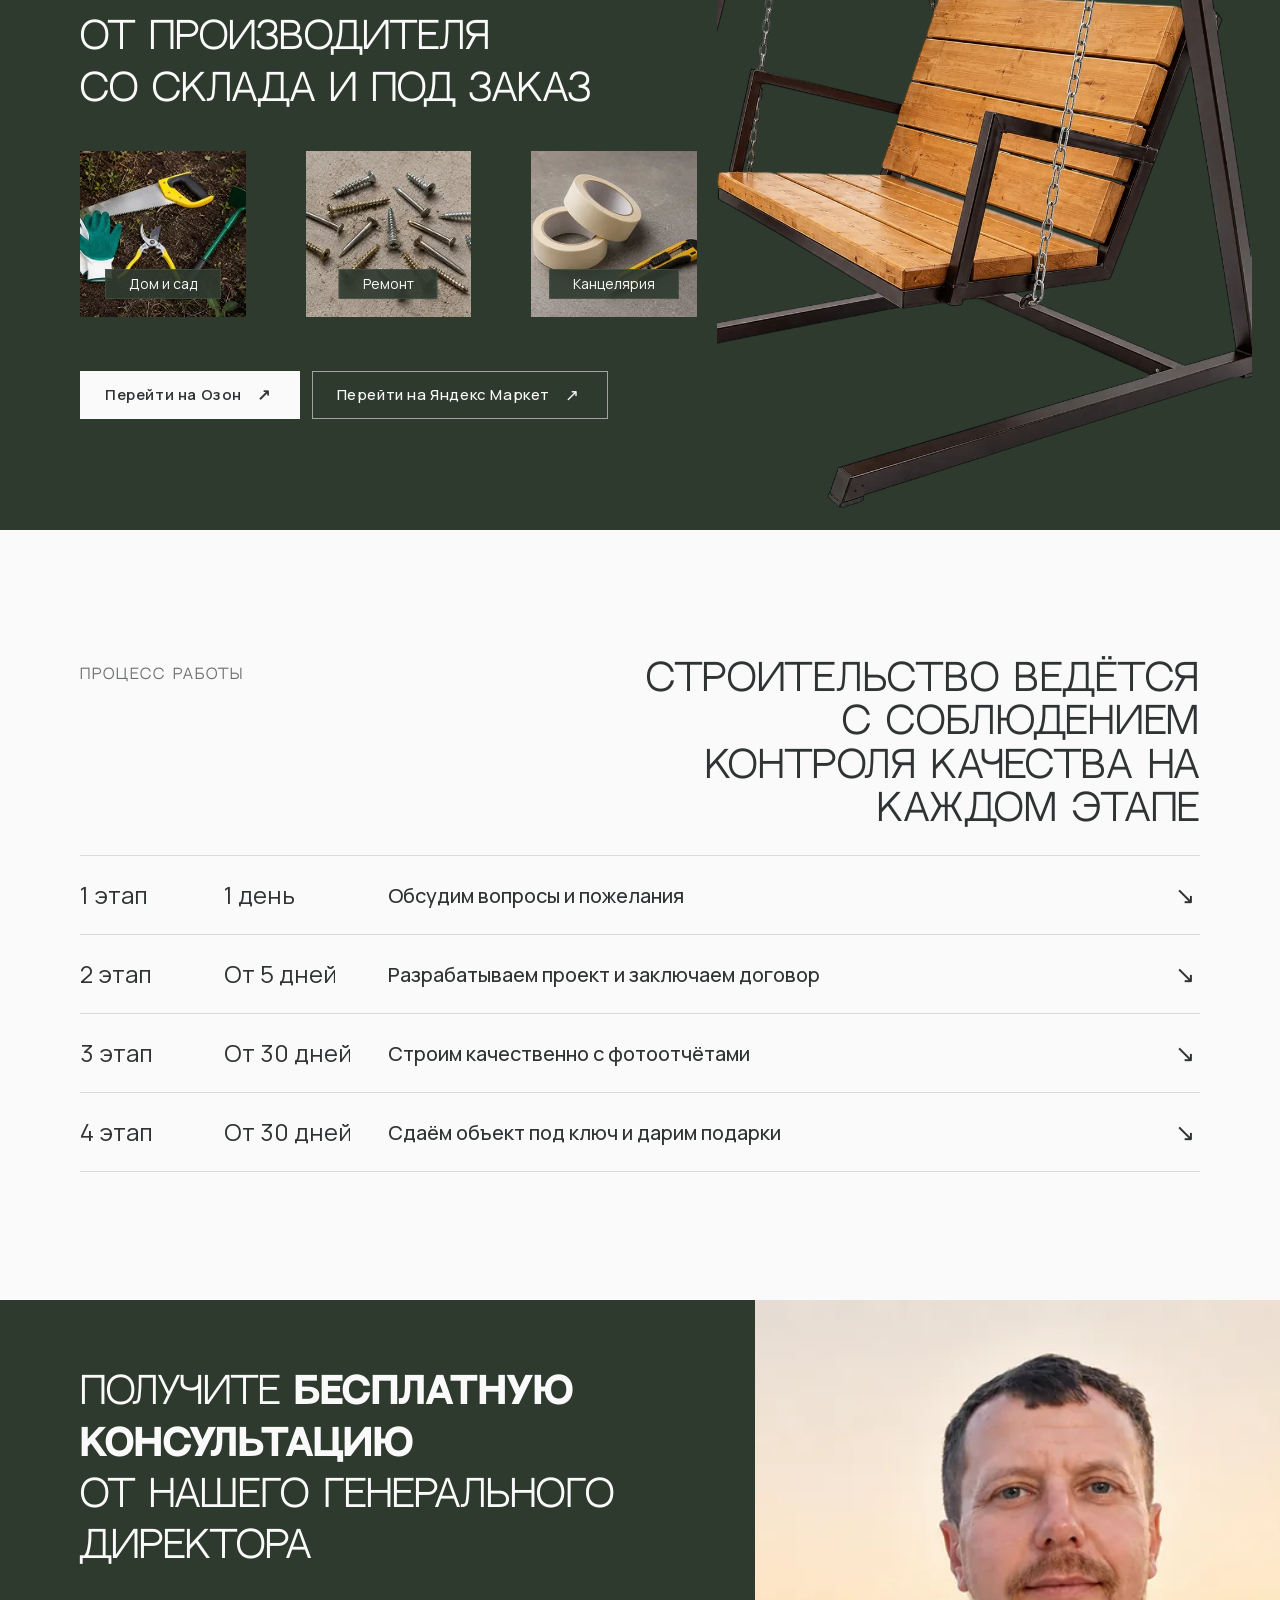
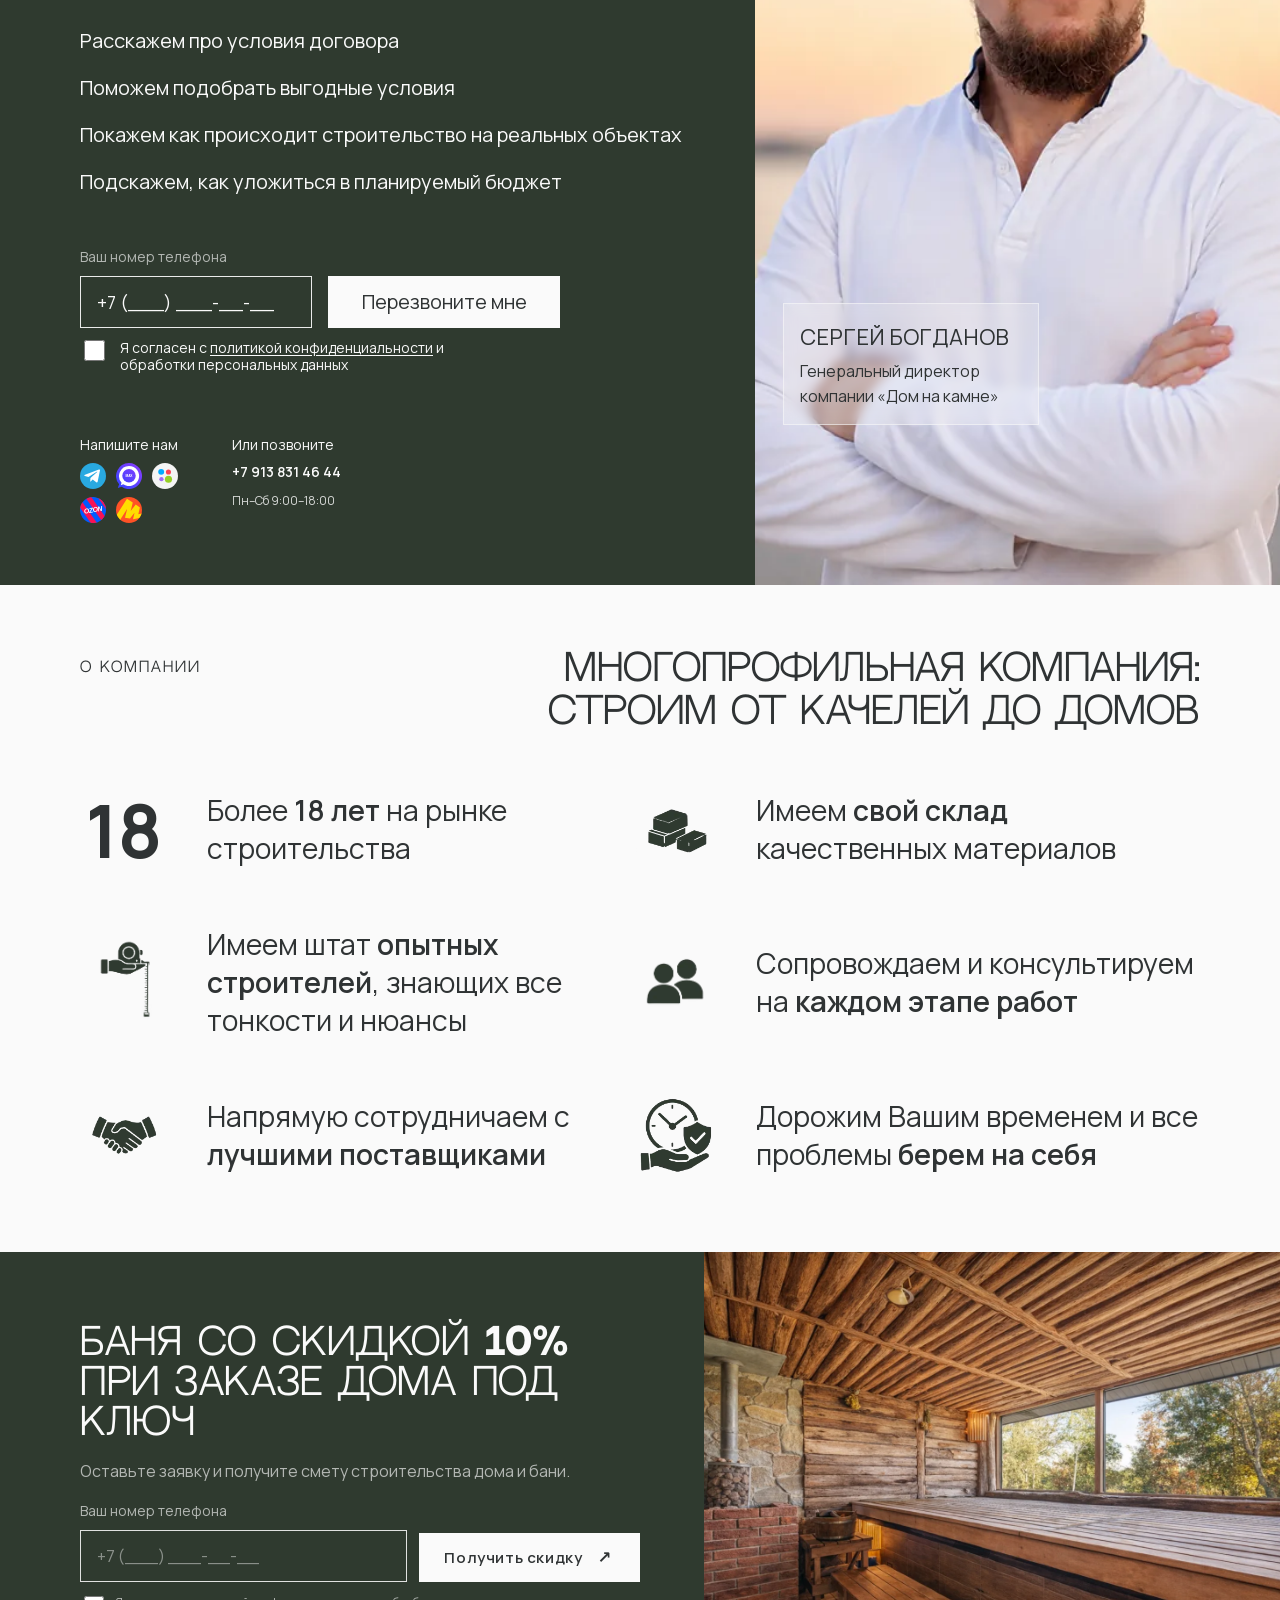
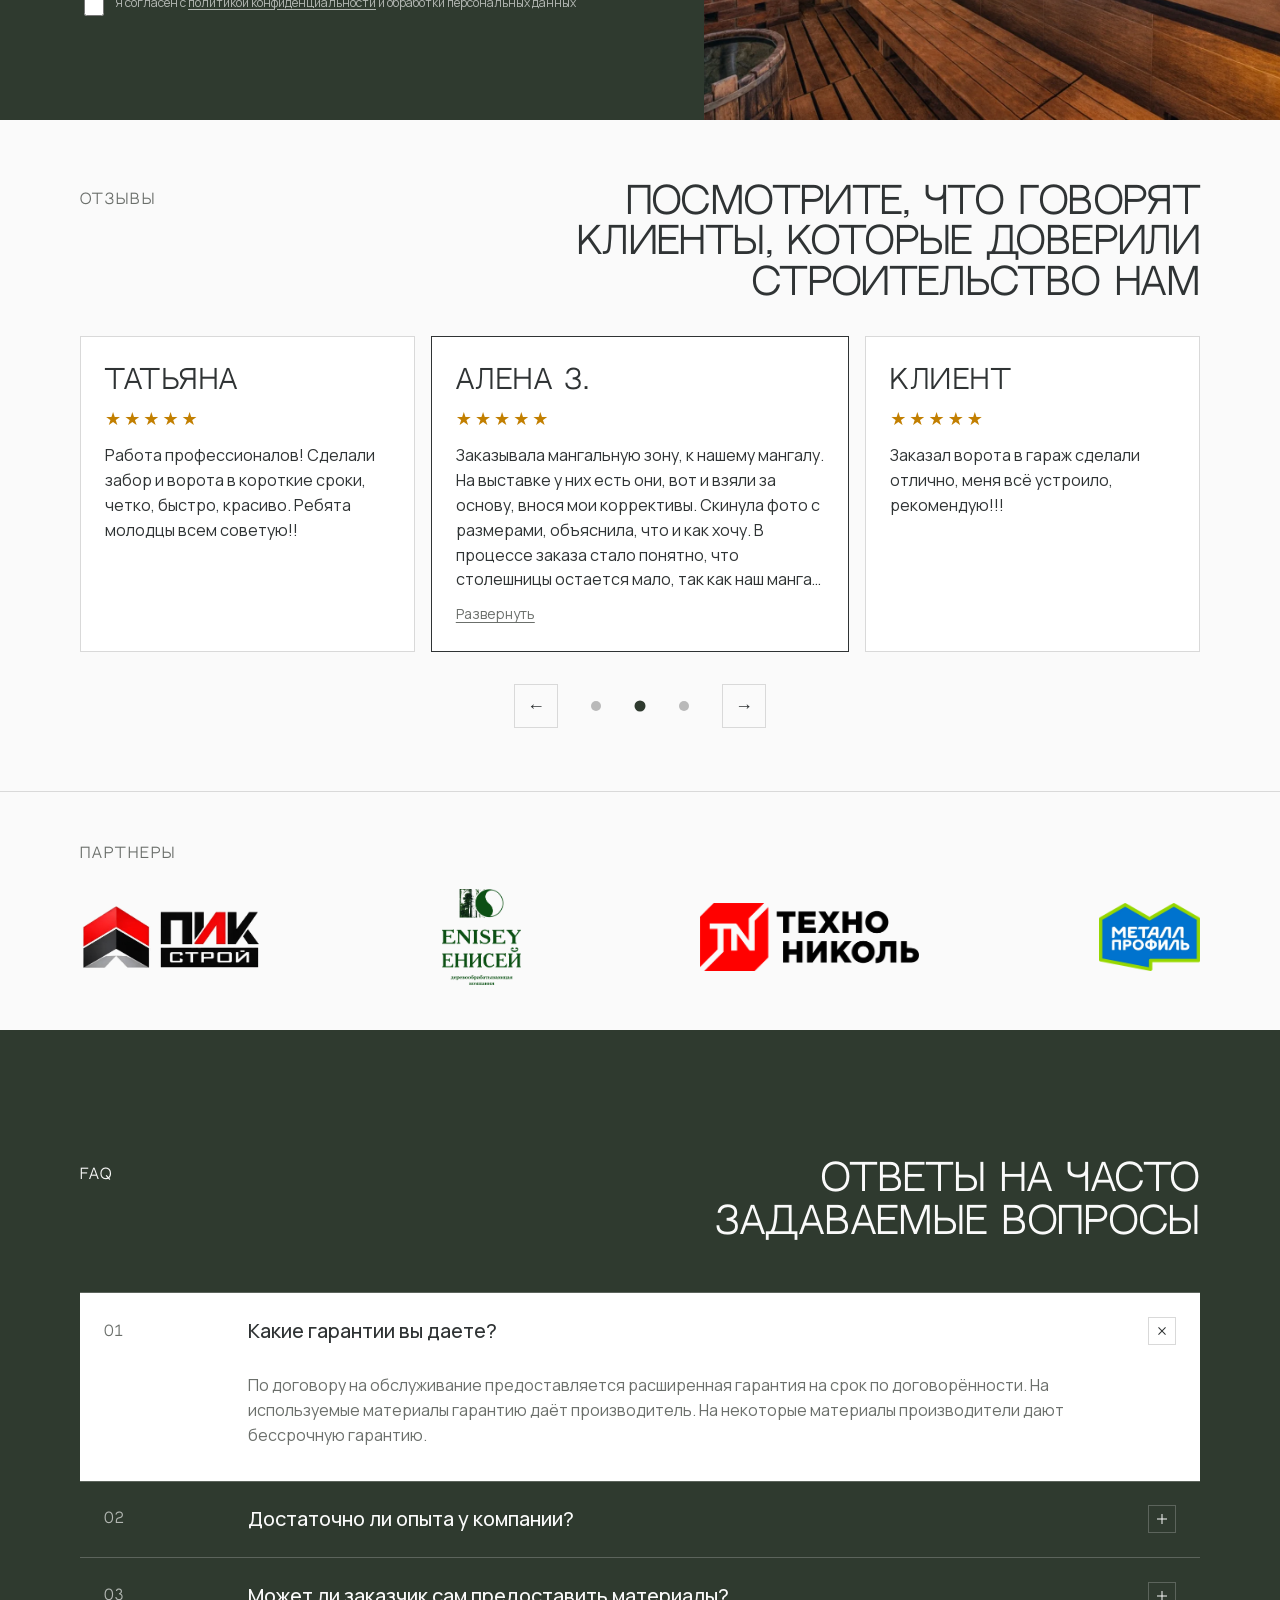
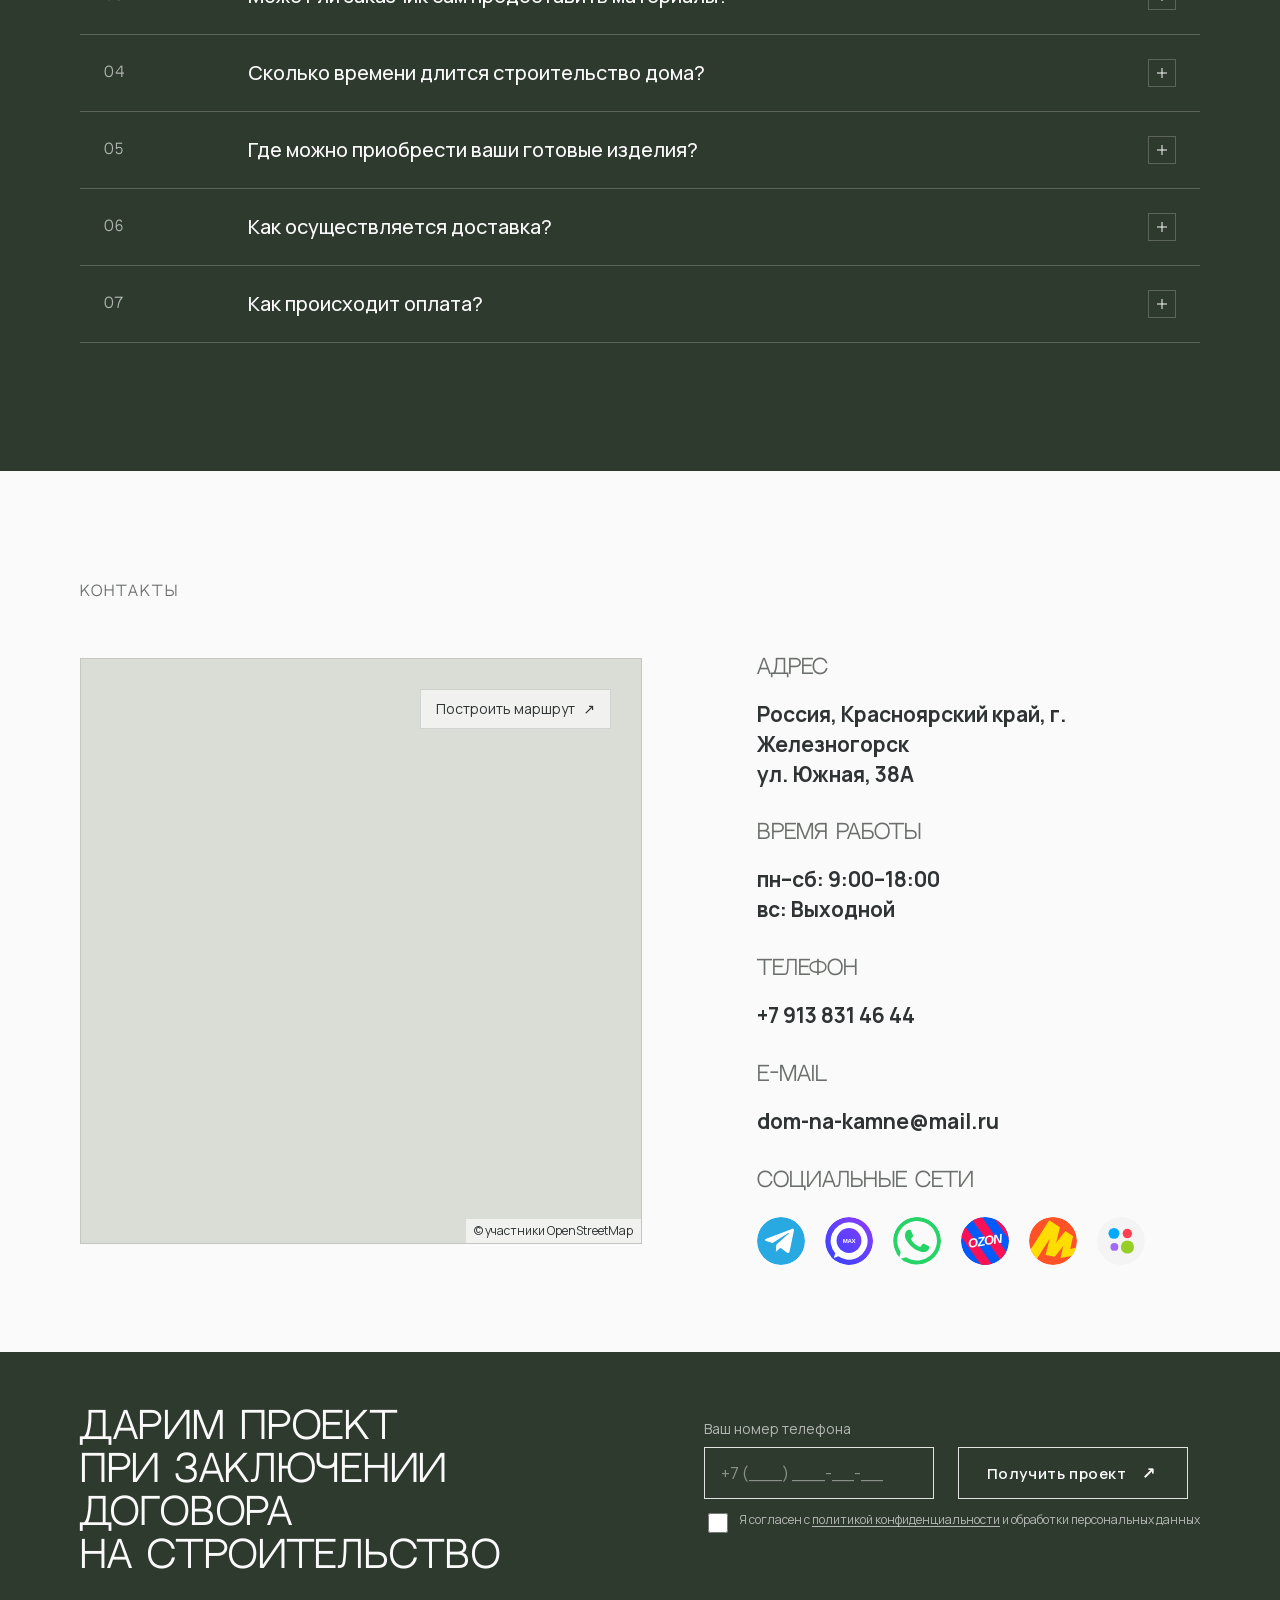
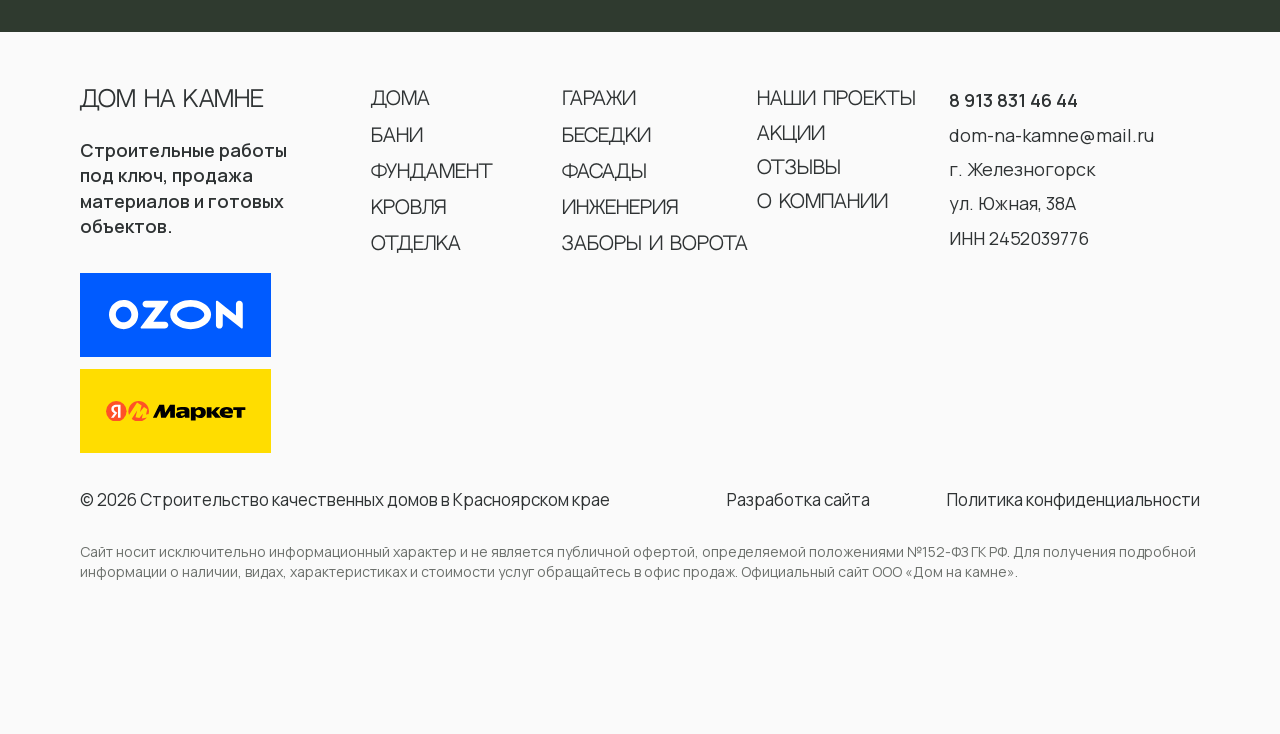
==== commit 6ae3242e: "Remove the dark strips around the about section and stop auto-opening mail drafts The about section " ====
--- a/index.html
+++ b/index.html
@@ -56,10 +56,10 @@
   <link rel="preload" as="font" type="font/woff2" href="assets/fonts/manrope-latin.woff2" crossorigin />
   <link rel="stylesheet" href="design-system/fonts.css" />
   <link rel="stylesheet" href="design-system/tokens.css?v=20261102" />
-  <link rel="stylesheet" href="styles.css?v=20261103d" />
+  <link rel="stylesheet" href="styles.css?v=20261103e" />
   <link rel="stylesheet" href="services-section/services.css?v=20261103" />
-  <link rel="stylesheet" href="sections.css?v=20261103e" />
-  <link rel="stylesheet" href="modal.css?v=20261102d" />
+  <link rel="stylesheet" href="sections.css?v=20261103g" />
+  <link rel="stylesheet" href="modal.css?v=20261103a" />
   <!-- Yandex.Metrika counter 98889063 -->
   <script type="text/javascript">
     (function(m,e,t,r,i,k,a){m[i]=m[i]||function(){(m[i].a=m[i].a||[]).push(arguments)};
@@ -1043,8 +1043,8 @@
   </footer>
 
   <script src="cookies.js?v=production-fixes-4" defer></script>
-  <script src="sections.js?v=20261103a" defer></script>
-  <script src="modal.js?v=20261103" defer></script>
+  <script src="sections.js?v=20261103b" defer></script>
+  <script src="modal.js?v=20261103a" defer></script>
 
   <!-- ============ APPLICATION MODAL ============ -->
   <div class="app-modal" id="appModal" role="dialog" aria-modal="true"
--- a/styles.css
+++ b/styles.css
@@ -186,7 +186,9 @@
   column-gap: var(--space-5);
 }
 
-.logo {
+.logo,
+.service-header__logo,
+.legal-logo {
   font-family: var(--font-display);
   font-size: 22px;
   font-weight: 400;
@@ -510,7 +512,9 @@
     column-gap: var(--space-3);
   }
 
-  .logo {
+  .logo,
+  .service-header__logo,
+  .legal-logo {
     font-size: 20px;
     letter-spacing: .1em;
   }
--- a/sections.css
+++ b/sections.css
@@ -1110,7 +1110,6 @@
 
 .about {
   background: var(--bg);
-  border-block: 6px solid var(--surface-ink);
   padding-block: clamp(56px, 5vw, 76px) clamp(64px, 5.8vw, 88px);
   position: relative;
   overflow: hidden;
@@ -1395,6 +1394,7 @@
 }
 
 .review-card__expand {
+  position: relative;
   display: inline-block;
   margin-top: var(--space-3);
   padding: 0;
@@ -1407,6 +1407,13 @@
   text-decoration: underline;
   text-underline-offset: 3px;
   transition: color var(--dur) var(--ease);
+}
+
+/* Grows the hit area to 44 px without changing the visible link */
+.review-card__expand::after {
+  content: "";
+  position: absolute;
+  inset: -13px -8px;
 }
 
 .review-card__expand:hover { color: var(--fg); }
@@ -2375,11 +2382,13 @@
   text-transform: none;
   color: var(--fg);
   white-space: nowrap;
-  transition: color var(--dur) var(--ease);
+  text-decoration: underline transparent;
+  text-underline-offset: 4px;
+  transition: text-decoration-color var(--dur) var(--ease);
 }
 
 a.footer__legal-link:hover,
-a.footer__legal-link:focus-visible { color: var(--fg); }
+a.footer__legal-link:focus-visible { text-decoration-color: currentColor; }
 
 /* Legal disclaimer */
 .footer__disclaimer {
@@ -2610,6 +2619,20 @@
   white-space: nowrap;
 }
 
+.lead-form__mailto {
+  display: block;
+  margin-top: var(--space-1);
+  padding: 0;
+  background: none;
+  border: 0;
+  font: inherit;
+  font-size: var(--fs-xs);
+  color: inherit;
+  text-decoration: underline;
+  text-underline-offset: 2px;
+  cursor: pointer;
+}
+
 .lead-form__trap {
   position: absolute;
   width: 1px;
--- a/modal.css
+++ b/modal.css
@@ -226,6 +226,35 @@
   padding-top: 12px;   /* align with input text area */
 }
 
+/* Send failure: rate limit or server error, with a call and mail fallback */
+.app-modal__status {
+  margin: 0 0 var(--space-3);
+  font-family: var(--font-body);
+  font-size: 13px;
+  line-height: 1.4;
+  color: #c42020;
+}
+
+.app-modal__status a,
+.app-modal__mailto {
+  text-decoration: underline;
+  text-underline-offset: 2px;
+}
+
+.app-modal__status a { white-space: nowrap; }
+
+.app-modal__mailto {
+  display: block;
+  margin-top: var(--space-1);
+  padding: 0;
+  background: none;
+  border: 0;
+  font: inherit;
+  font-size: var(--fs-xs);
+  color: inherit;
+  cursor: pointer;
+}
+
 /* ---- Submit button ----------------------------------------------------- */
 .app-modal__submit {
   width: 100%;
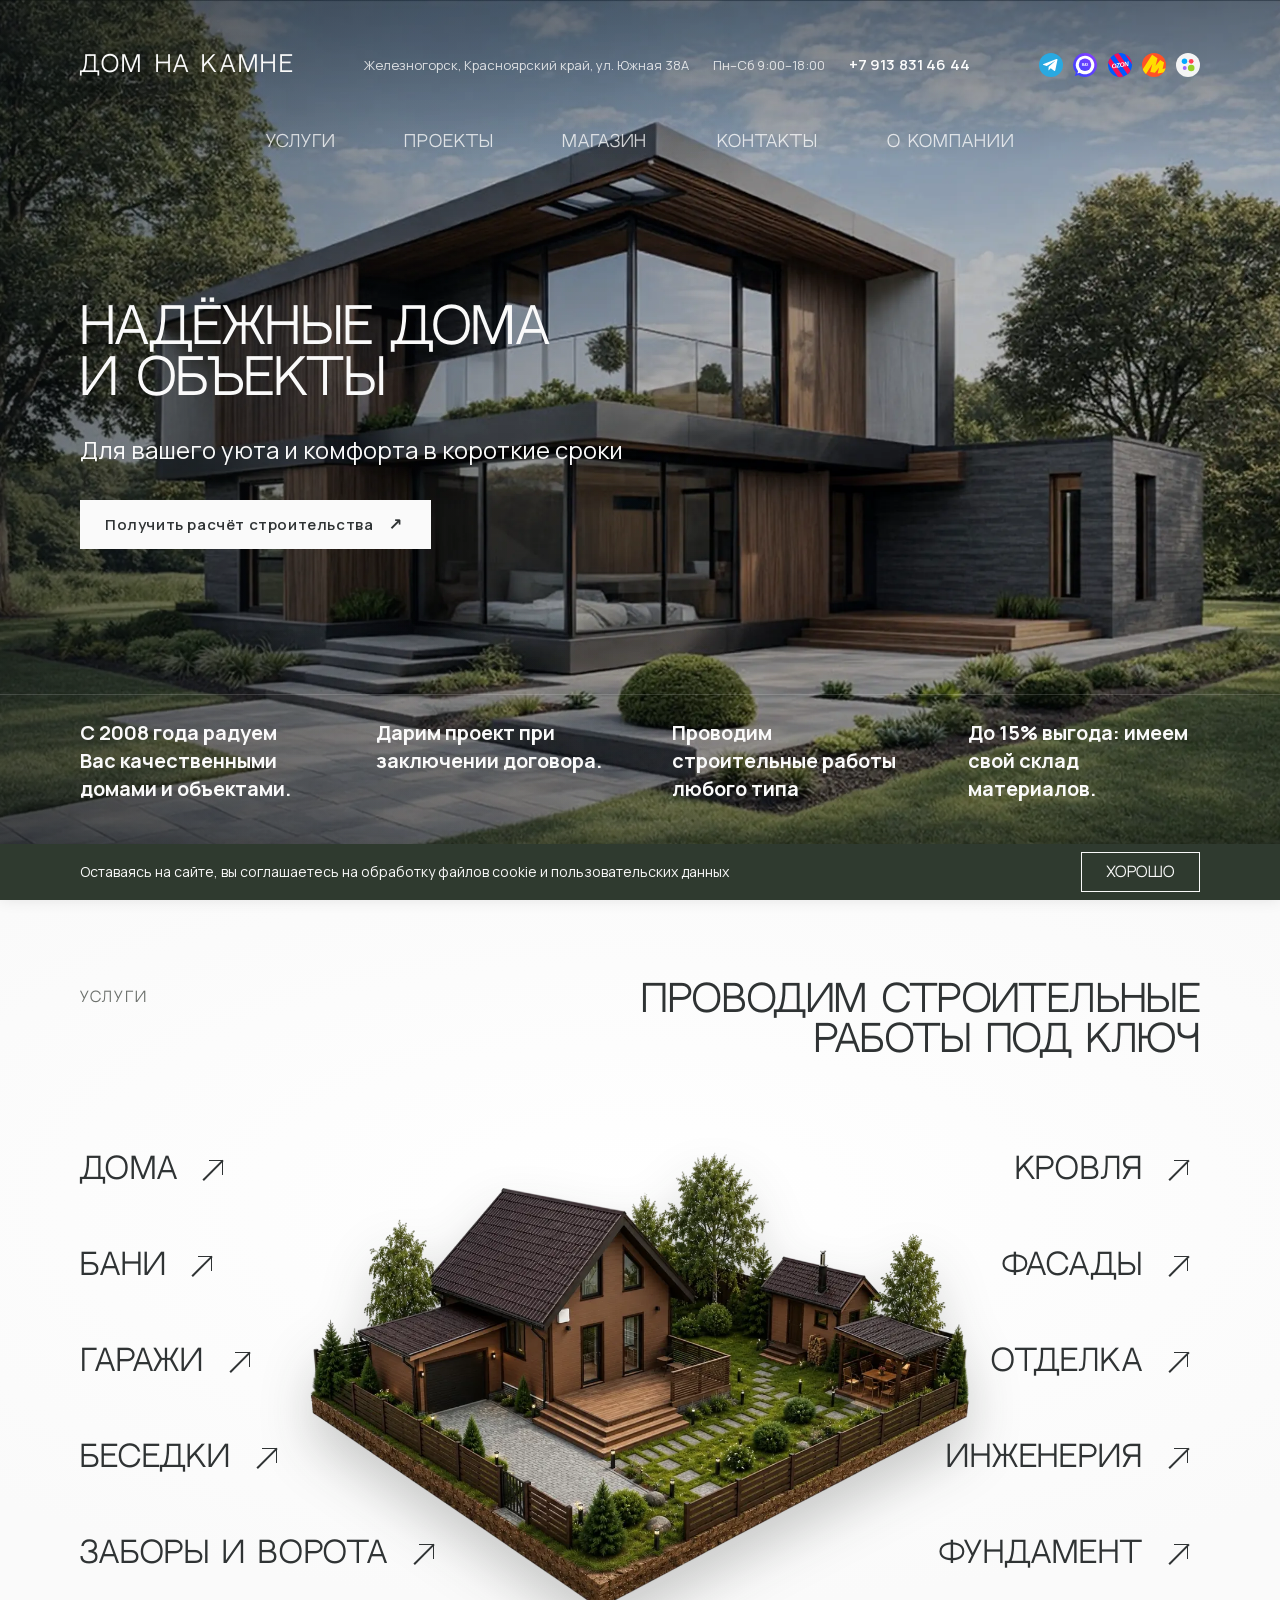
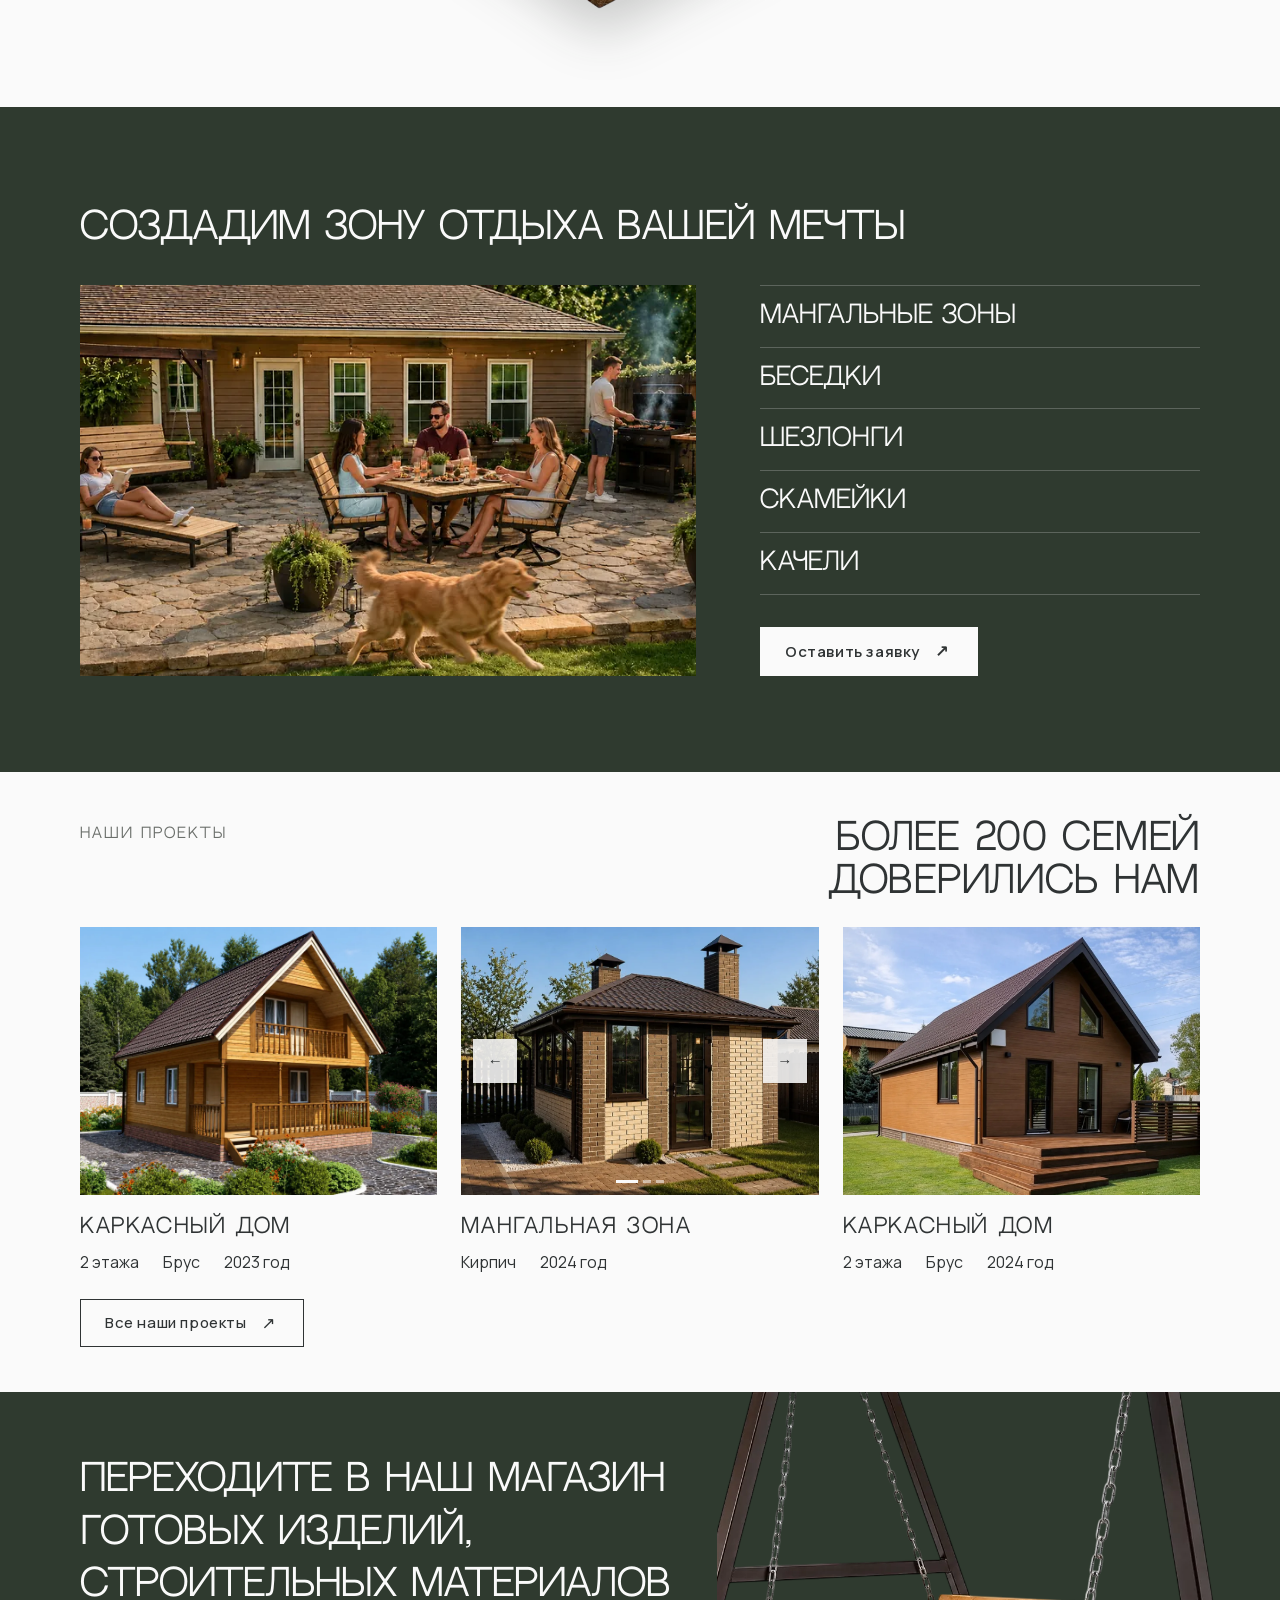
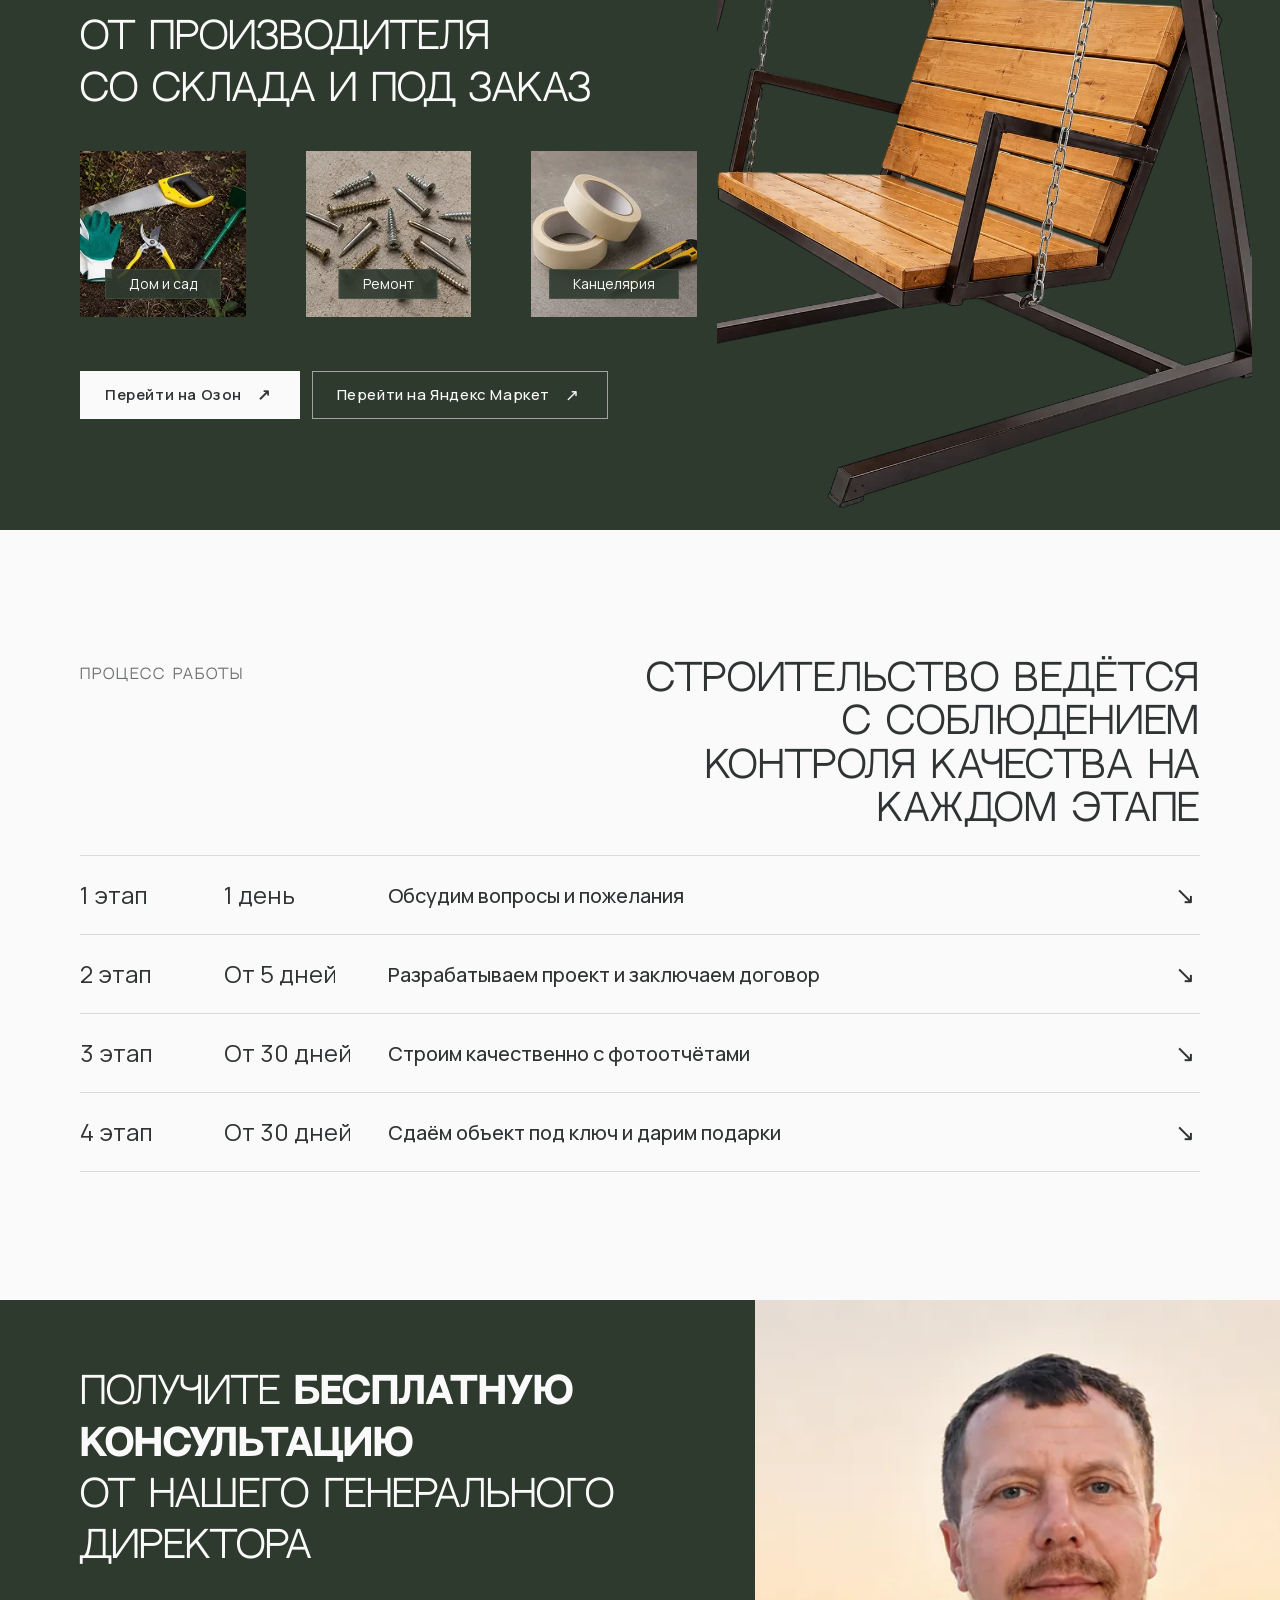
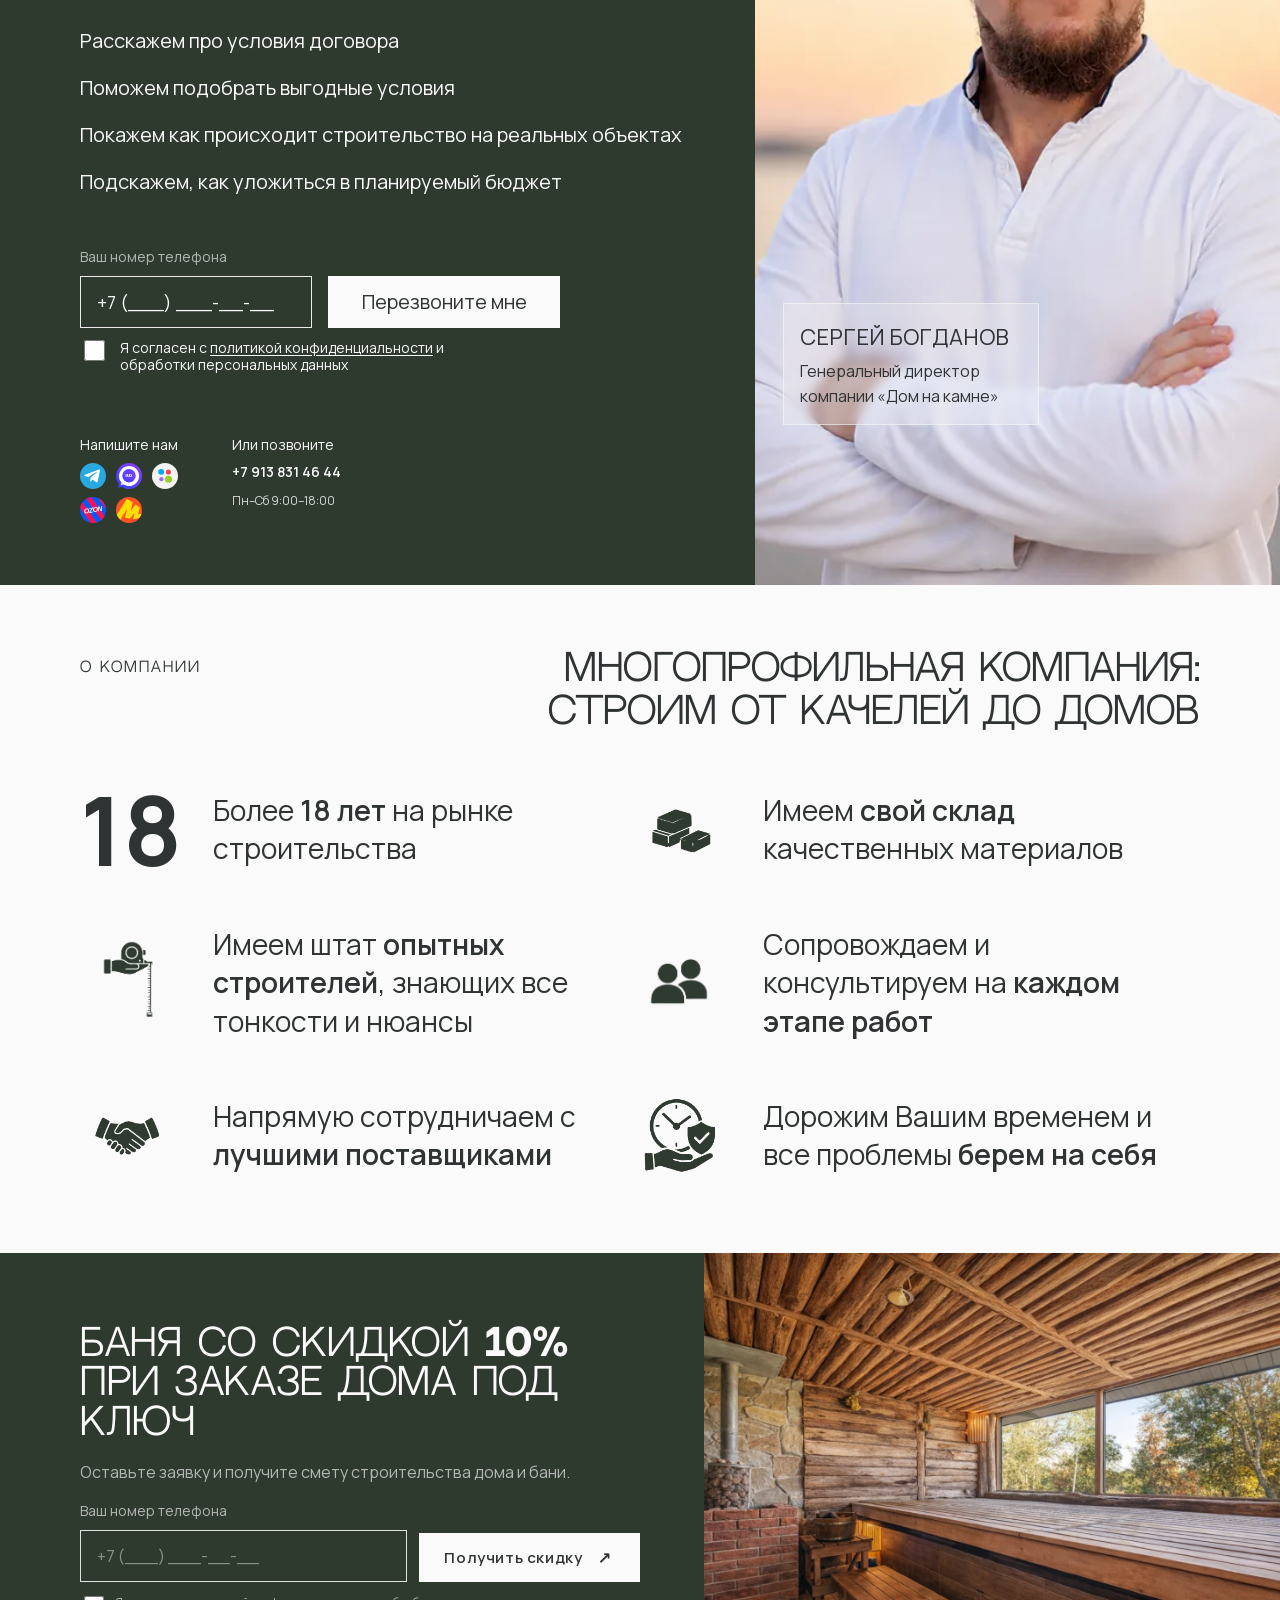
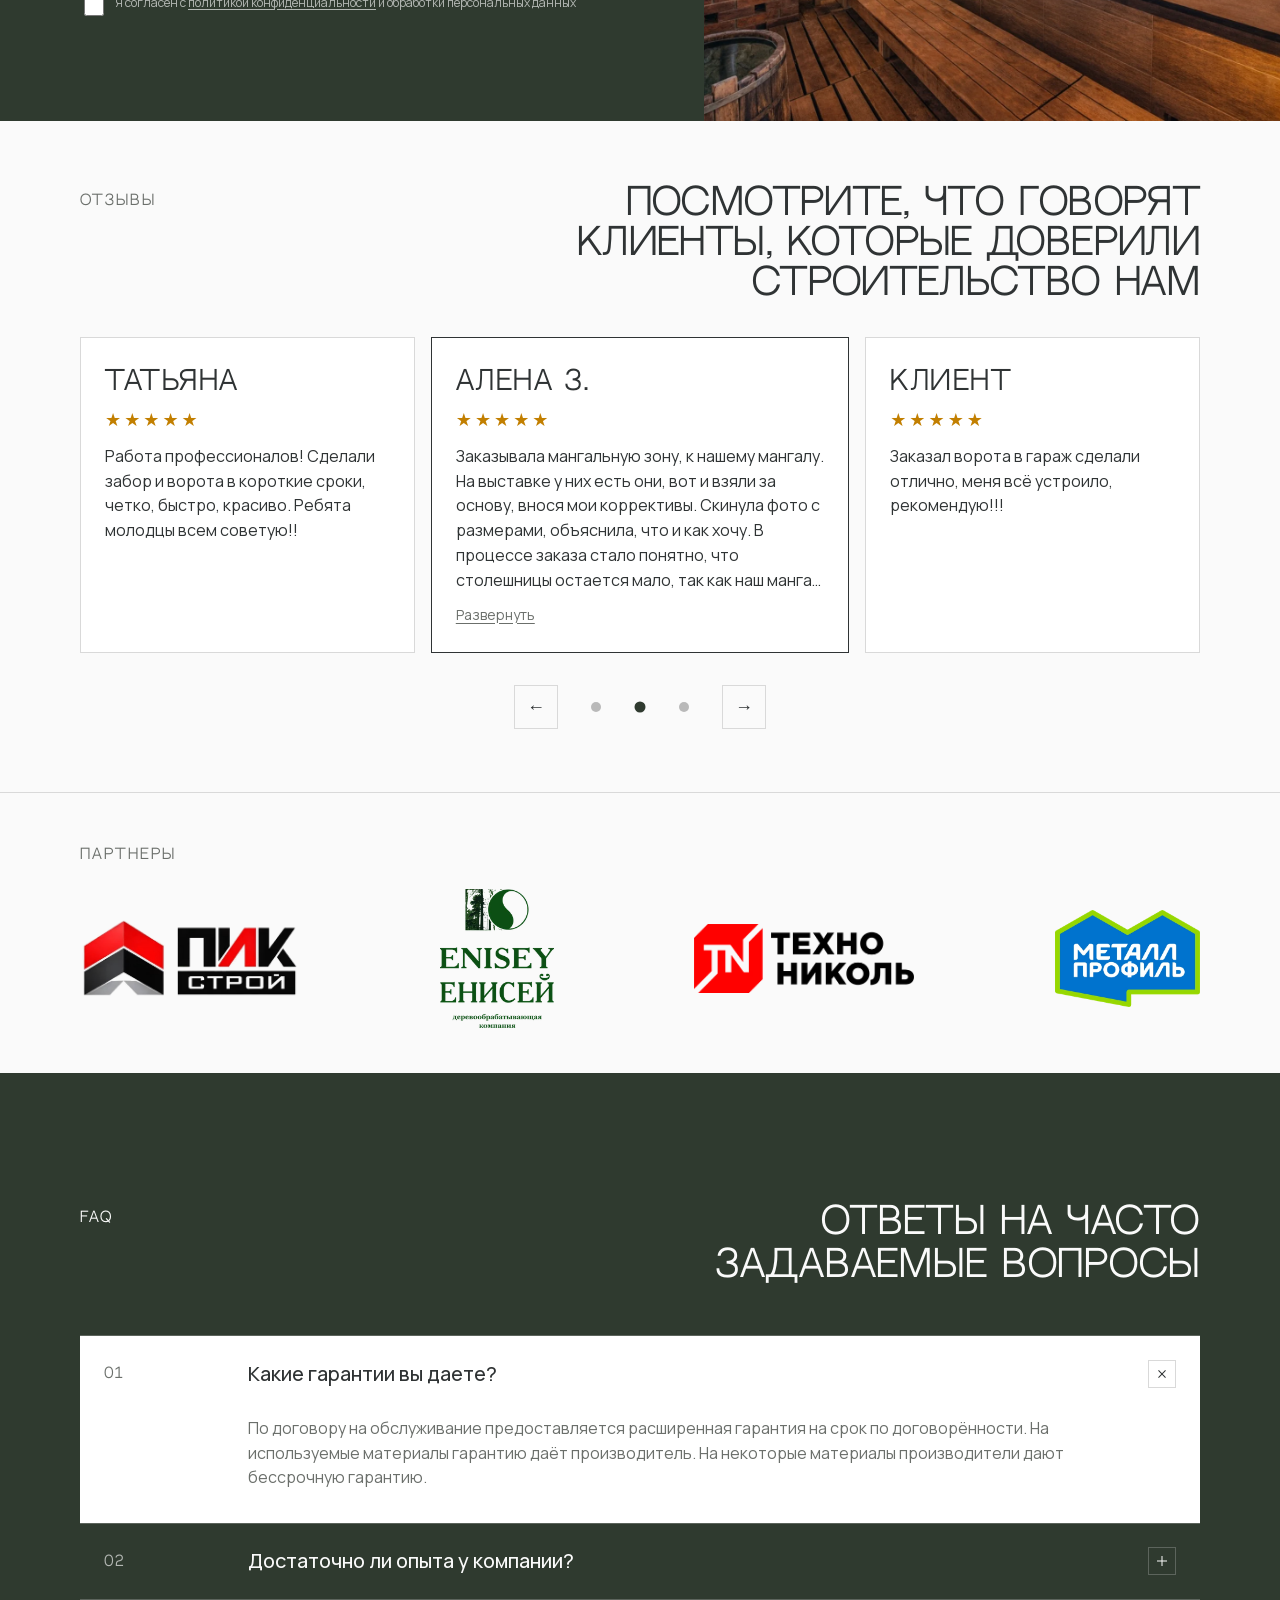
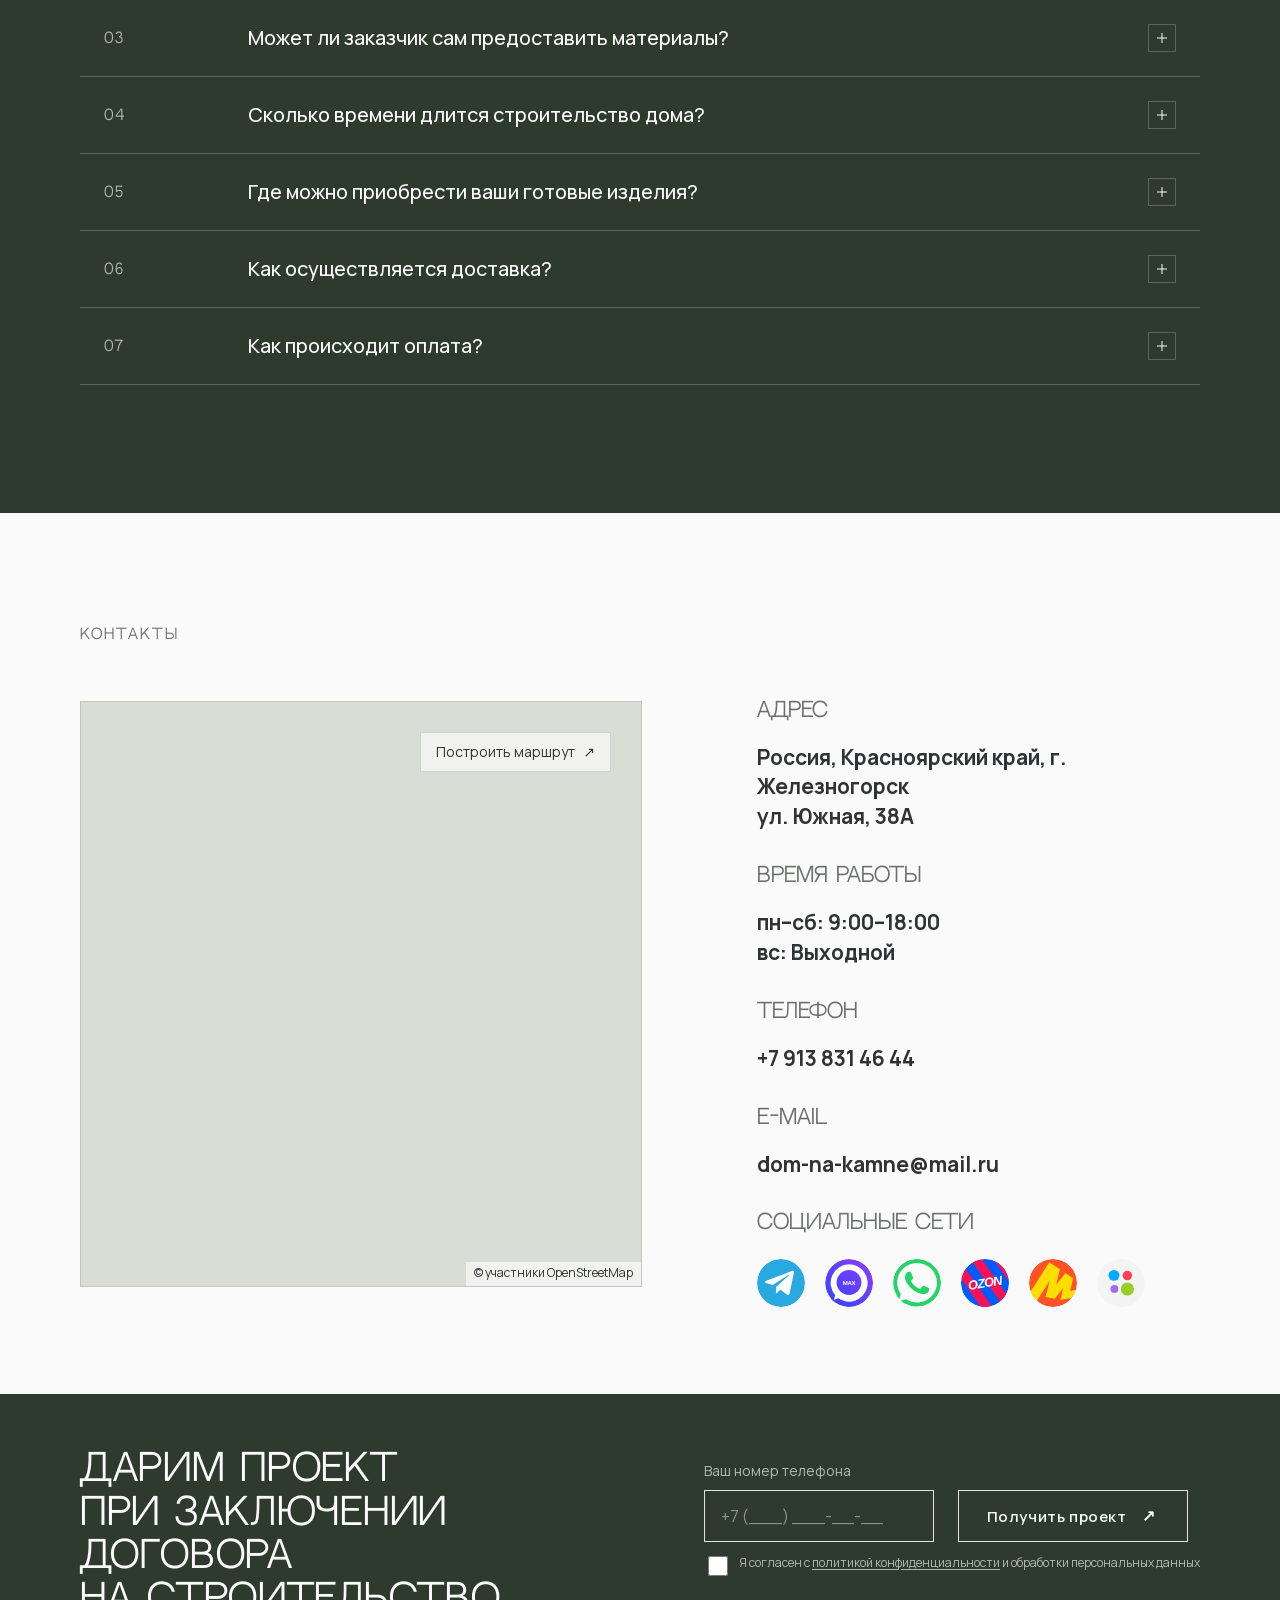
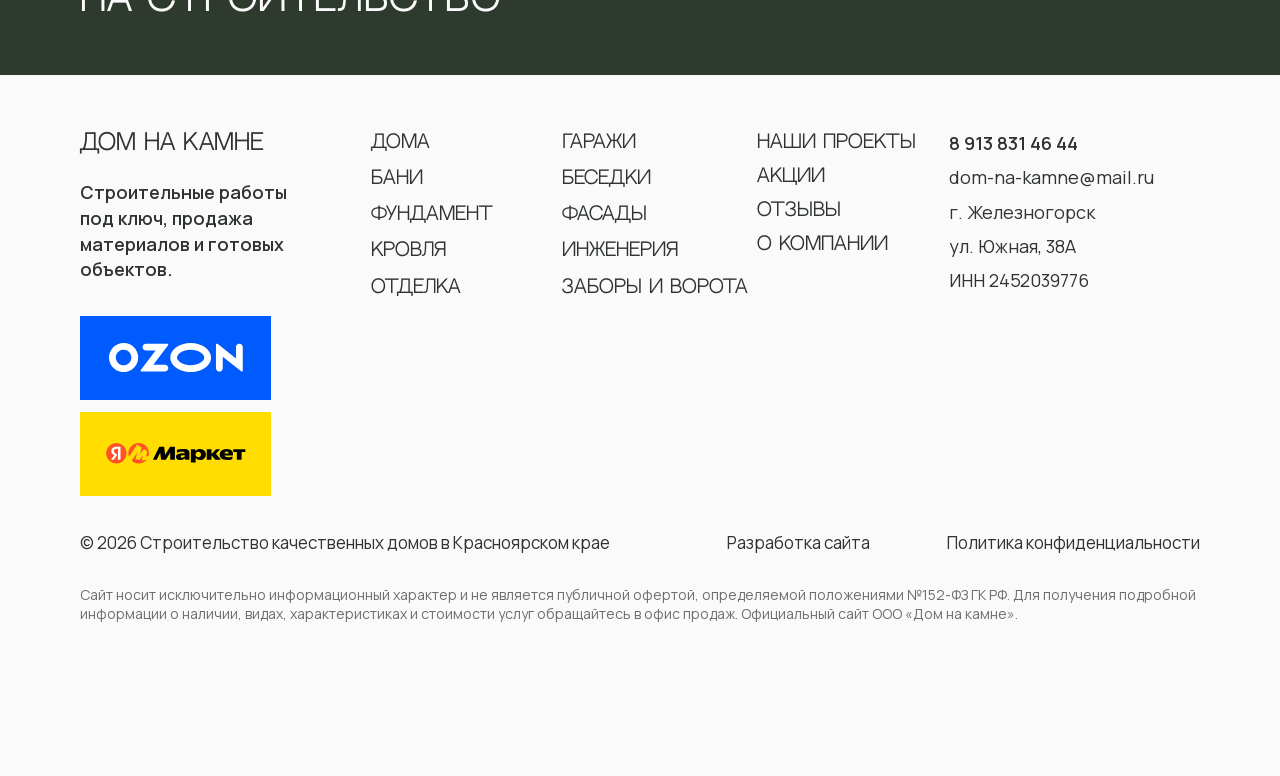
==== commit a574303a: "Bring the hero subtitle, partners, services, numeral and phone headings closer to the design The her" ====
--- a/index.html
+++ b/index.html
@@ -56,9 +56,9 @@
   <link rel="preload" as="font" type="font/woff2" href="assets/fonts/manrope-latin.woff2" crossorigin />
   <link rel="stylesheet" href="design-system/fonts.css" />
   <link rel="stylesheet" href="design-system/tokens.css?v=20261102" />
-  <link rel="stylesheet" href="styles.css?v=20261103e" />
-  <link rel="stylesheet" href="services-section/services.css?v=20261103" />
-  <link rel="stylesheet" href="sections.css?v=20261103g" />
+  <link rel="stylesheet" href="styles.css?v=20261103f" />
+  <link rel="stylesheet" href="services-section/services.css?v=20261103a" />
+  <link rel="stylesheet" href="sections.css?v=20261103h" />
   <link rel="stylesheet" href="modal.css?v=20261103a" />
   <!-- Yandex.Metrika counter 98889063 -->
   <script type="text/javascript">
--- a/styles.css
+++ b/styles.css
@@ -345,9 +345,9 @@
 
 .hero__subtitle {
   margin: var(--space-5) 0 0;
-  font-size: 18px;
-  font-weight: var(--fw-light);
-  color: rgba(250, 250, 250, .9);
+  font-size: var(--fs-lead);
+  font-weight: var(--fw-regular);
+  color: var(--on-dark);
 }
 
 .hero__cta {
--- a/services-section/services.css
+++ b/services-section/services.css
@@ -435,18 +435,14 @@
       radial-gradient(130% 58% at 50% 26%, #ffffff 0%, var(--bg) 70%);
   }
 
-  .services__eyebrow {
-    display: none;
-  }
-
   .services__title {
-    line-height: 1.05;
+    line-height: 1.15;
   }
 
   .stage {
     grid-template-columns: 1fr;
     grid-template-areas: "house" "left" "right";
-    row-gap: var(--space-3);
+    row-gap: 0;
   }
 
   .stage__house {
--- a/sections.css
+++ b/sections.css
@@ -720,7 +720,7 @@
     letter-spacing: 0;
   }
 
-  .projects__grid { grid-template-columns: 1fr; }
+  .projects__grid { gap: var(--space-4); }
 
   .process__stages {
     border-top-color: var(--fg);
@@ -1157,7 +1157,7 @@
 
 .about__fact {
   display: grid;
-  grid-template-columns: 96px minmax(0, 1fr);
+  grid-template-columns: clamp(96px, 8vw, 120px) minmax(0, 1fr);
   align-items: center;
   gap: clamp(20px, 2.4vw, 32px);
   min-height: 84px;
@@ -1176,12 +1176,12 @@
 .about__years {
   min-width: 84px;
   font-family: var(--font-body);
-  font-size: clamp(70px, 5.7vw, 82px);
+  font-size: clamp(70px, 7.5vw, 108px);
   font-weight: var(--fw-bold);
   line-height: .88;
   letter-spacing: 0;
   color: var(--surface-ink);
-  justify-self: center;
+  justify-self: start;
 }
 
 .about__icon {
@@ -1506,7 +1506,7 @@
 }
 
 .partners__logo {
-  height: 68px;
+  height: clamp(68px, 7.64vw, 110px);
   width: auto;
   max-width: 220px;
   object-fit: contain;
@@ -1514,7 +1514,7 @@
 }
 
 .partners__logo--tall {
-  height: 96px;
+  height: clamp(96px, 10.8vw, 155px);
 }
 
 .partners__logo:hover {
@@ -1728,7 +1728,11 @@
   .reviews__dots { gap: 0; }
   .reviews__dot { width: 44px; height: 44px; }
 
-  .reviews__title { text-align: left; max-width: none; }
+  .reviews__title { text-align: left; max-width: none; line-height: 1.15; }
+}
+
+@media (max-width: 600px) {
+  .projects__grid { grid-template-columns: 1fr; gap: var(--space-5); }
 }
 
 @media (max-width: 768px) {
@@ -1746,6 +1750,11 @@
 
   .partners__logo--tall {
     height: 80px;
+  }
+
+  /* The wide-cropped mark reads smallest at the shared height */
+  .partners__logo:last-child {
+    height: 76px;
   }
 }
 
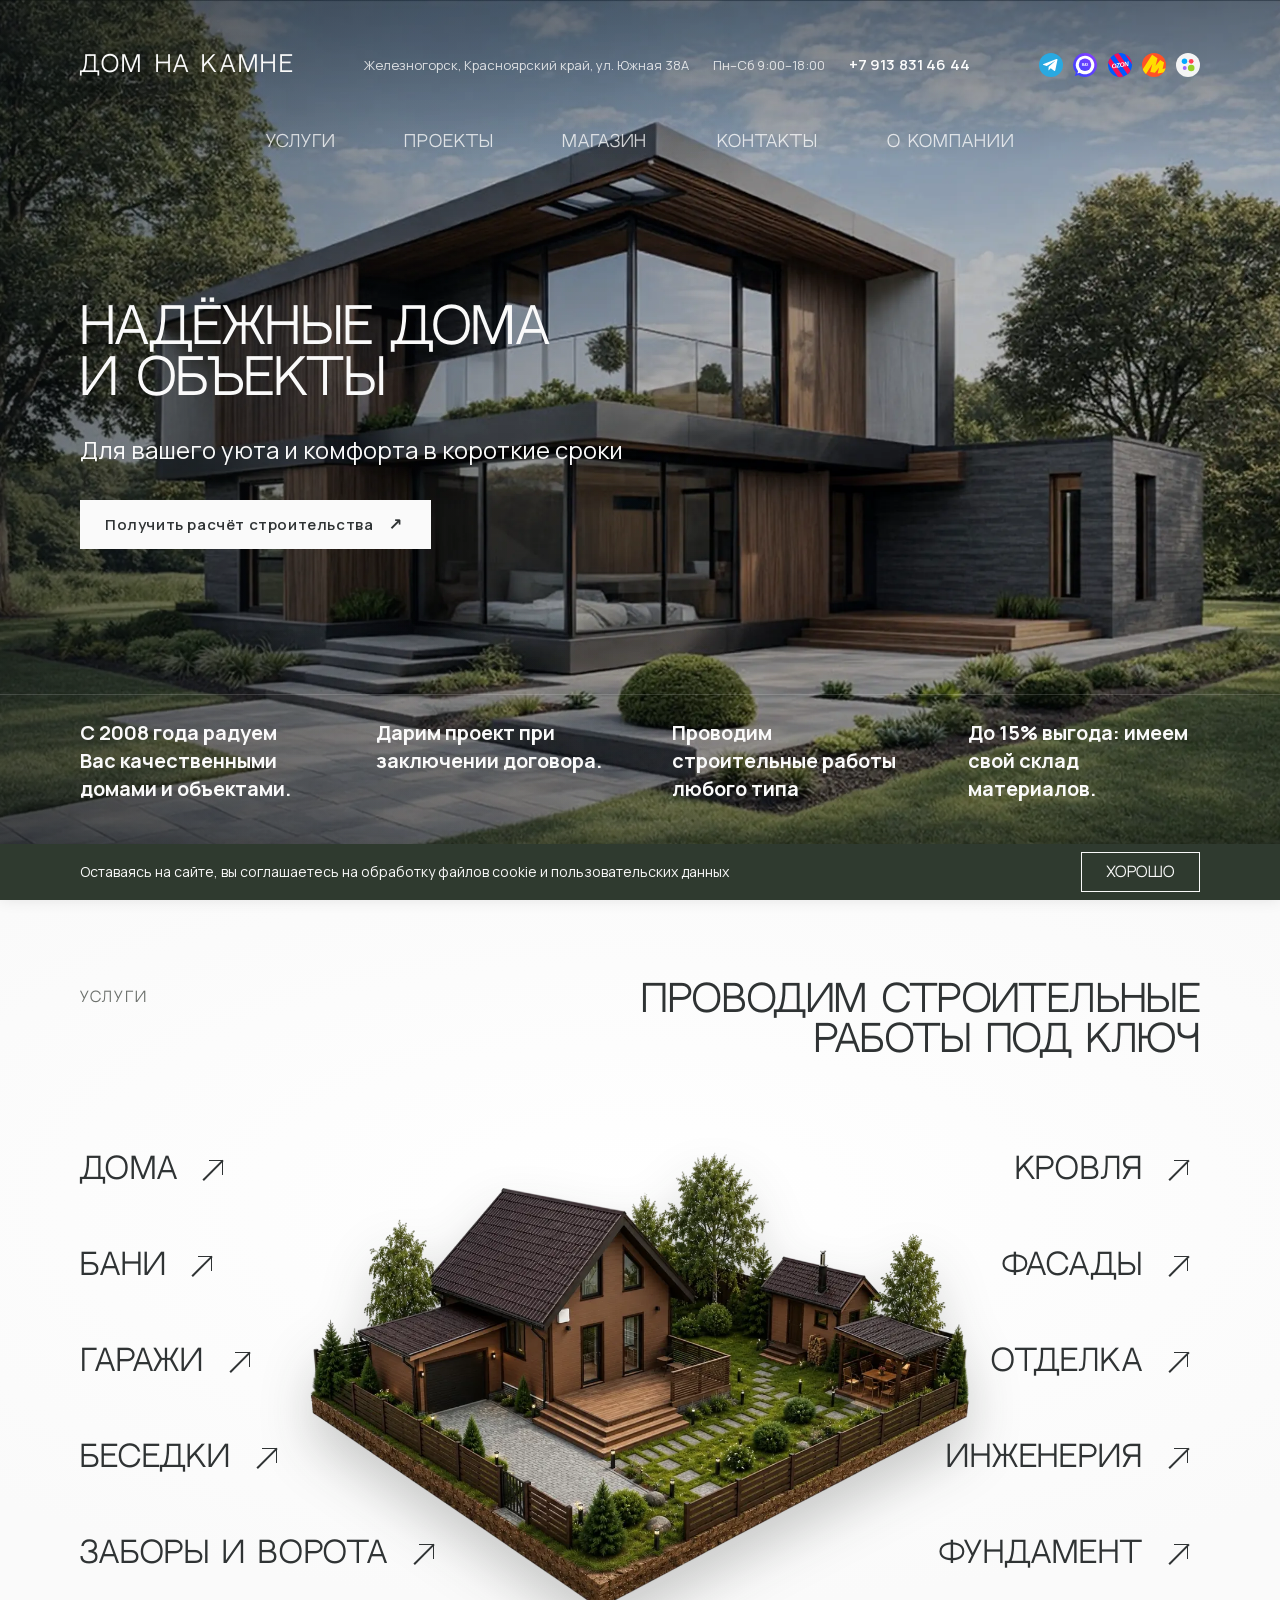
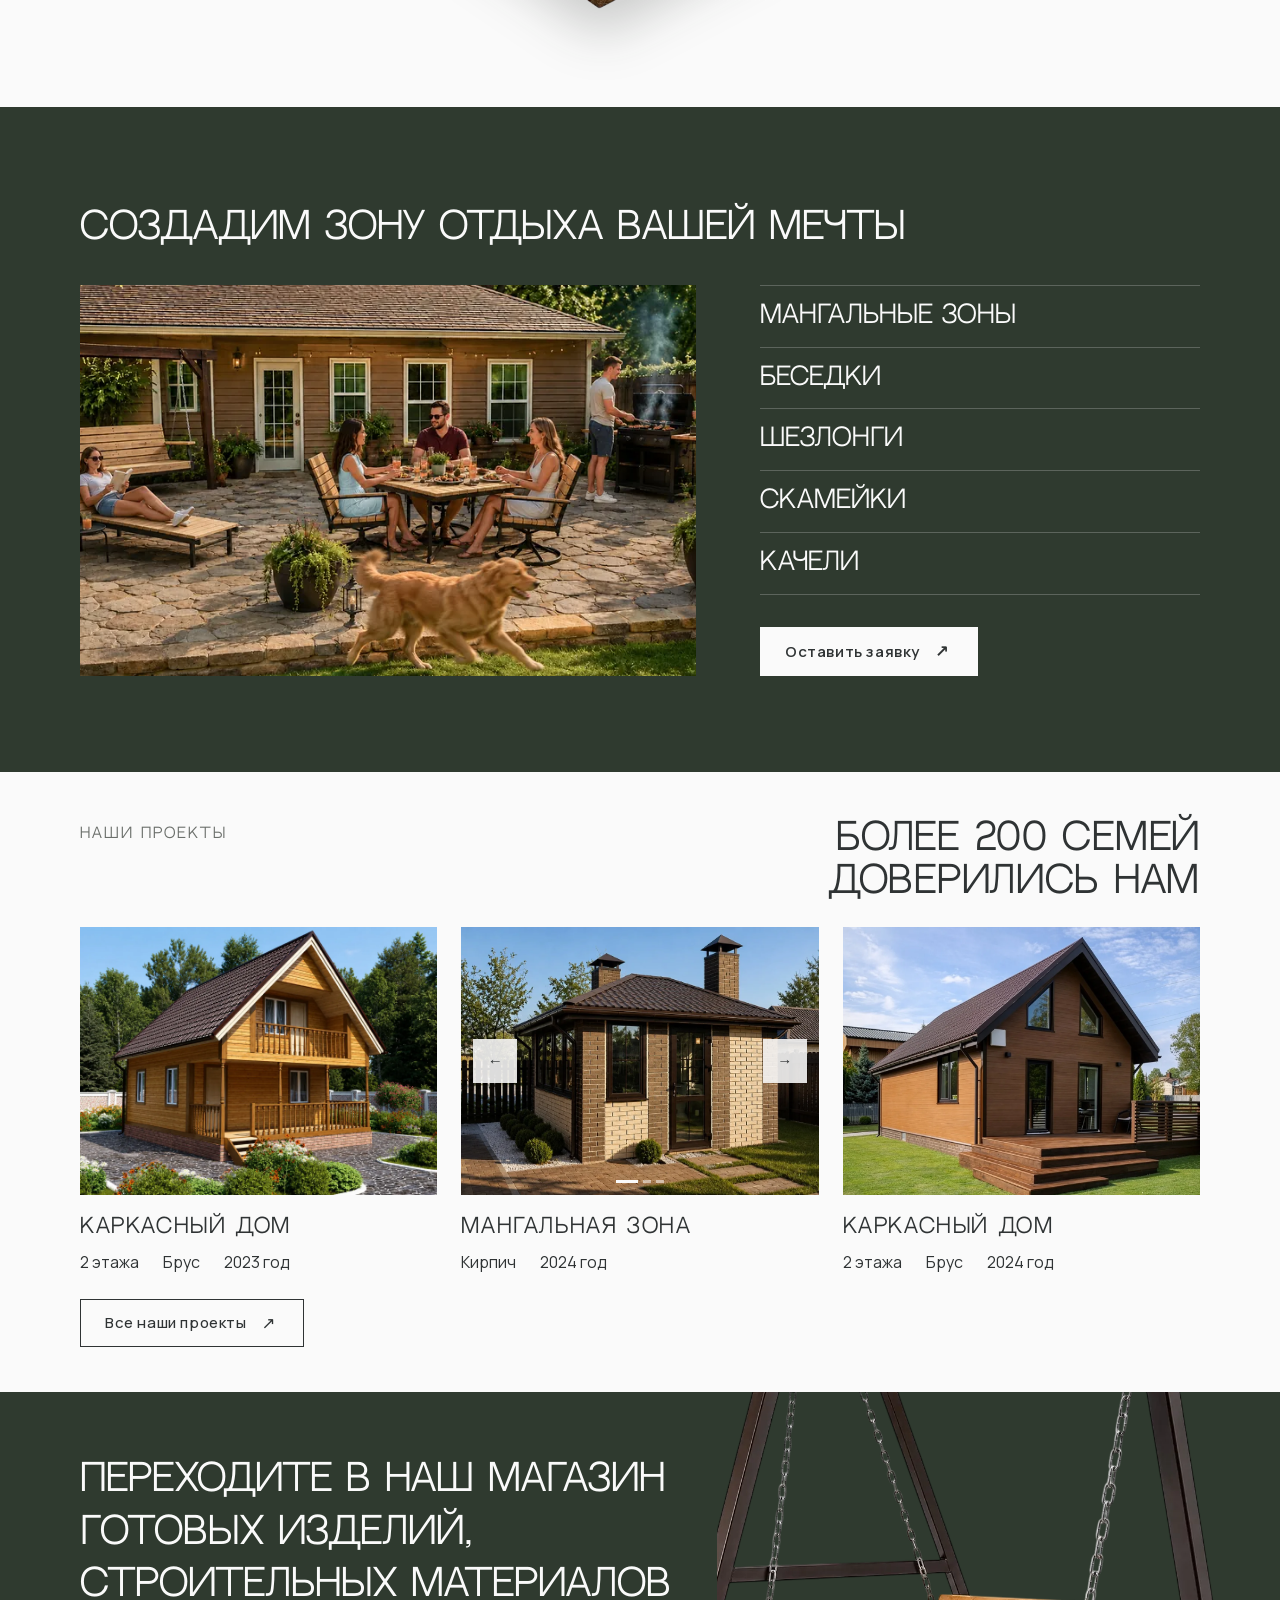
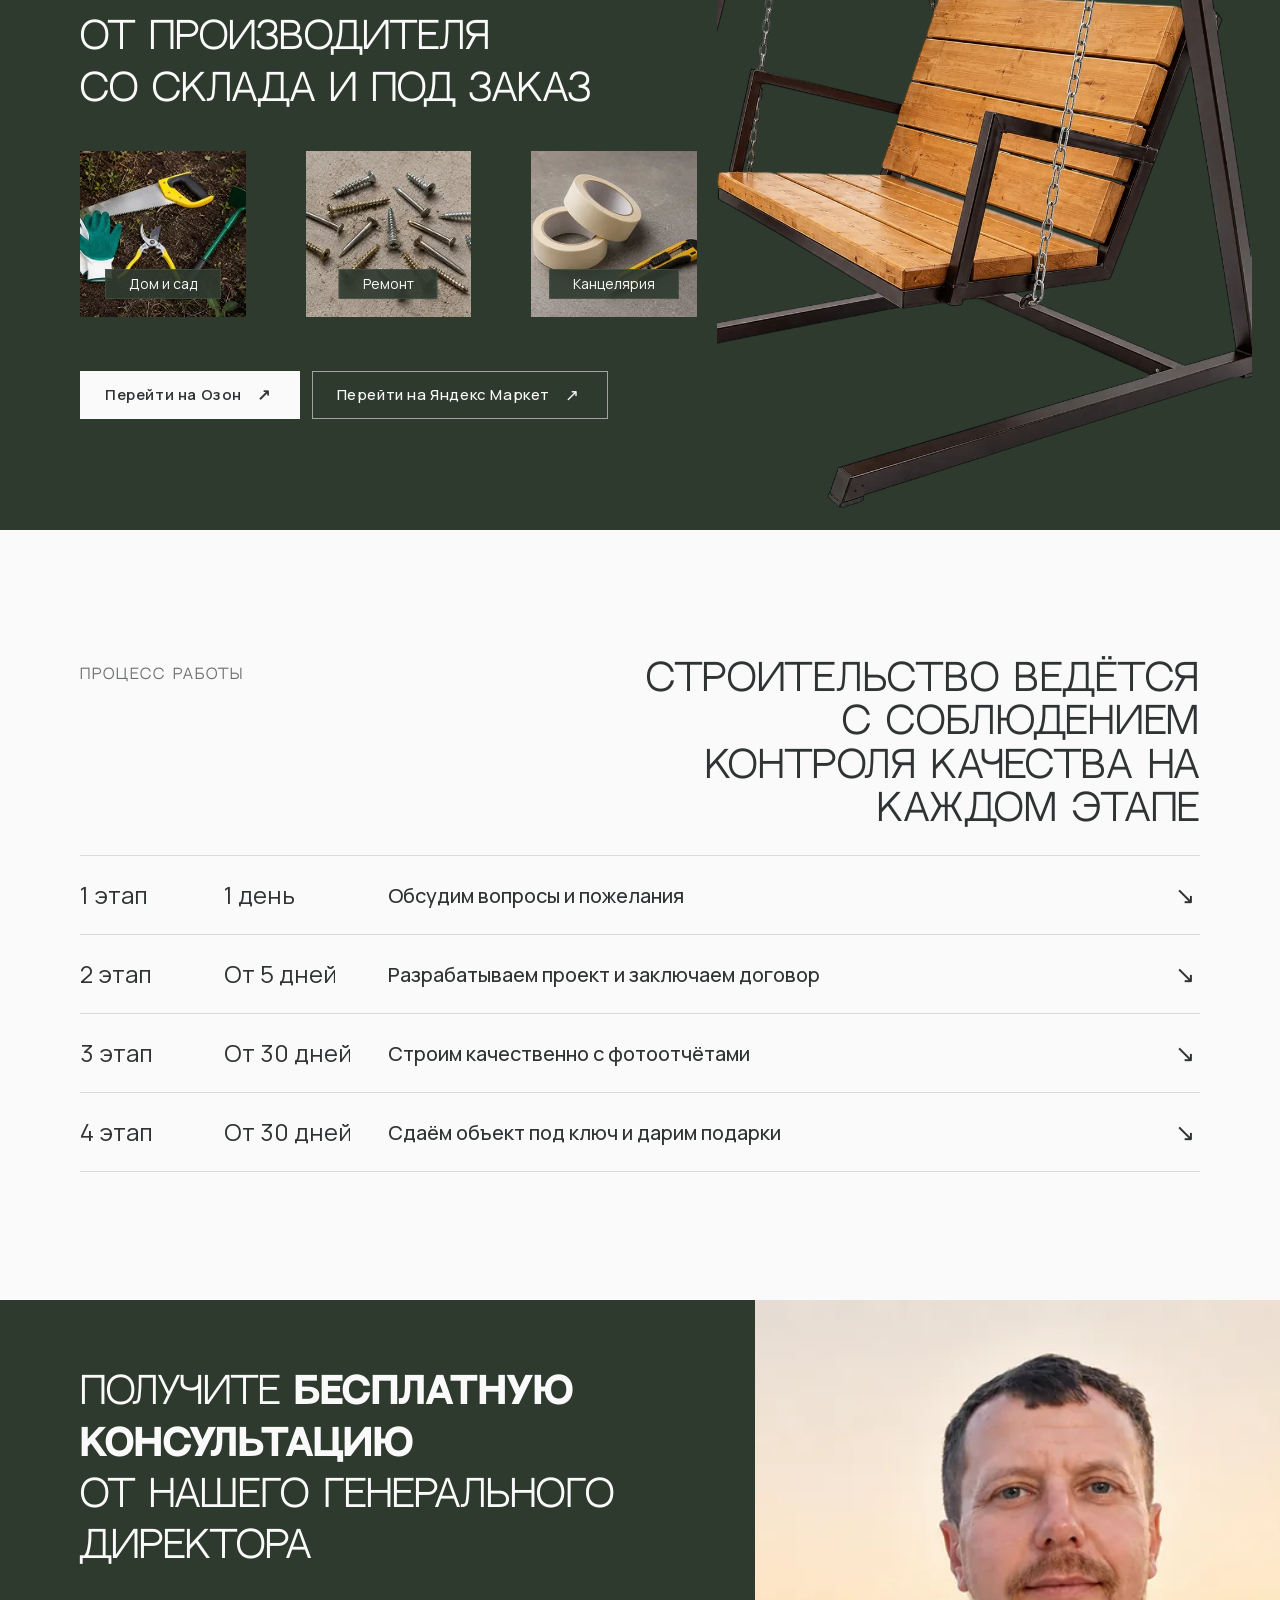
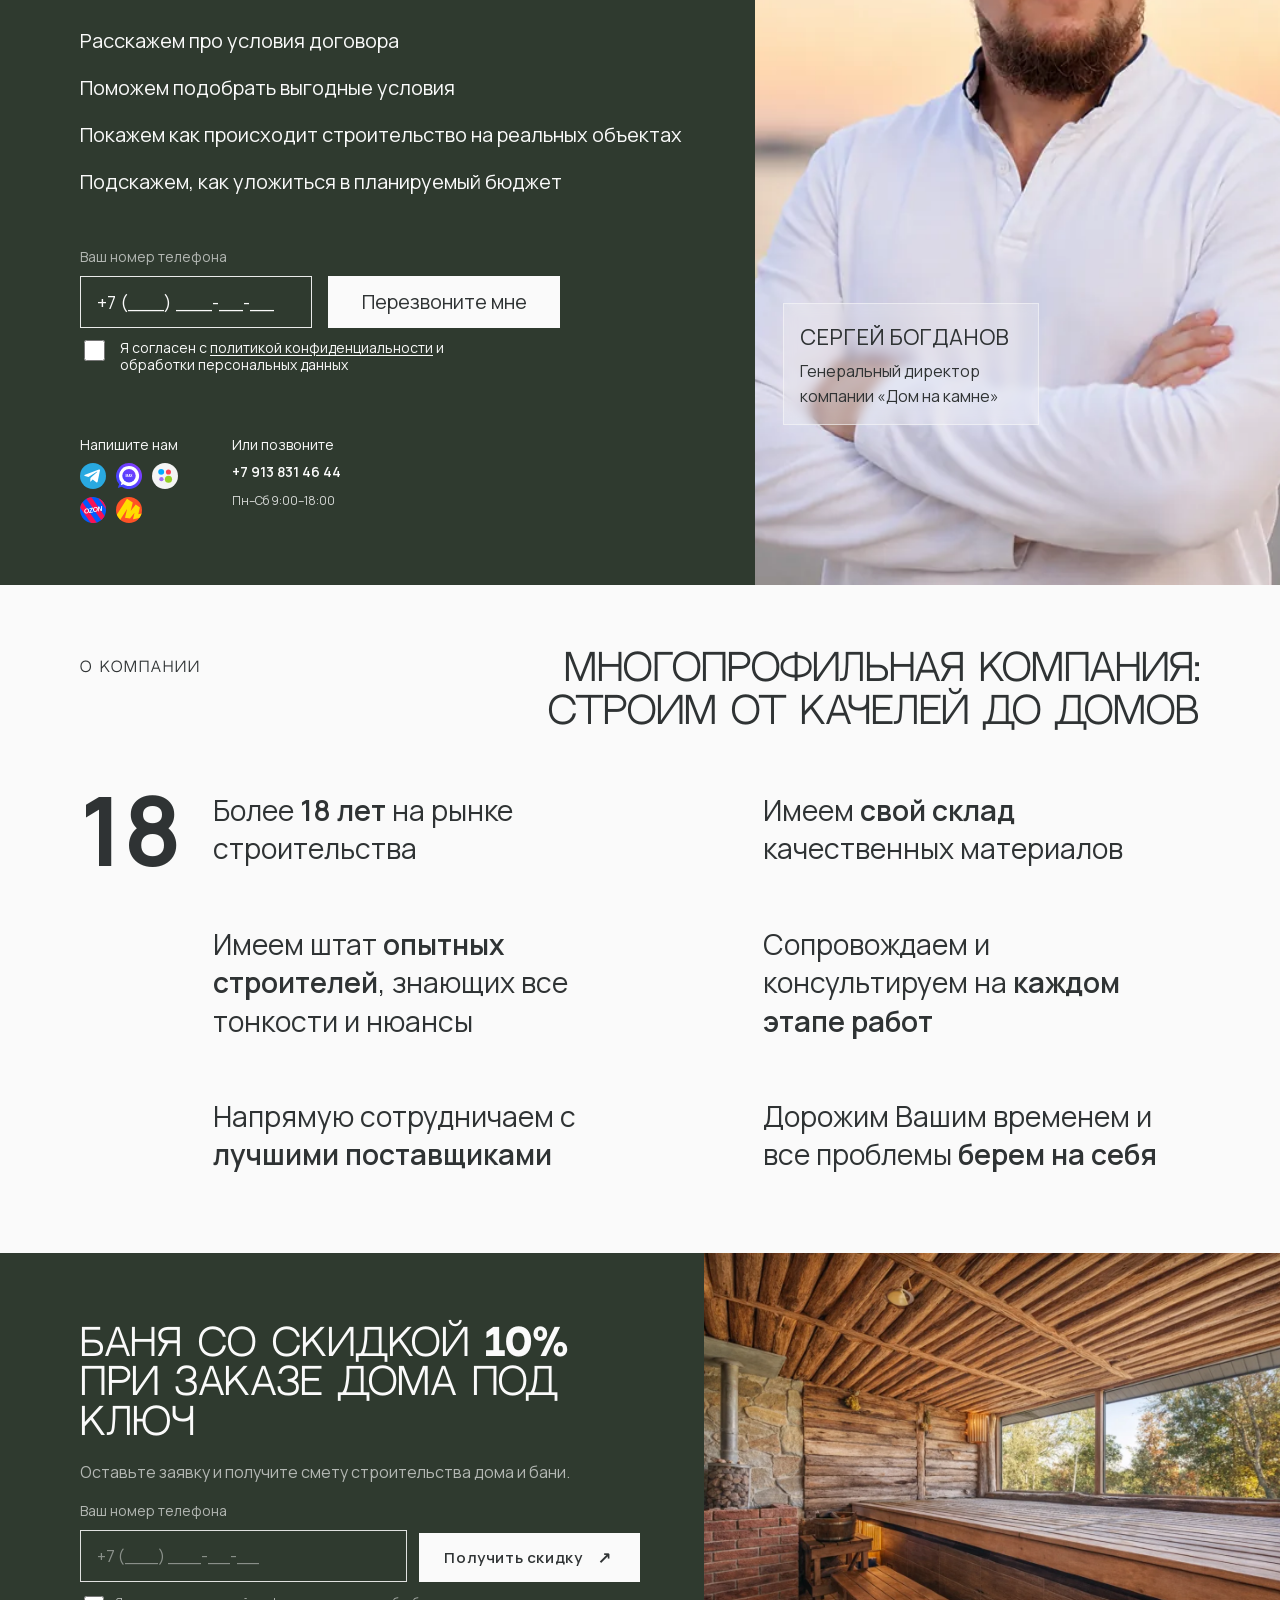
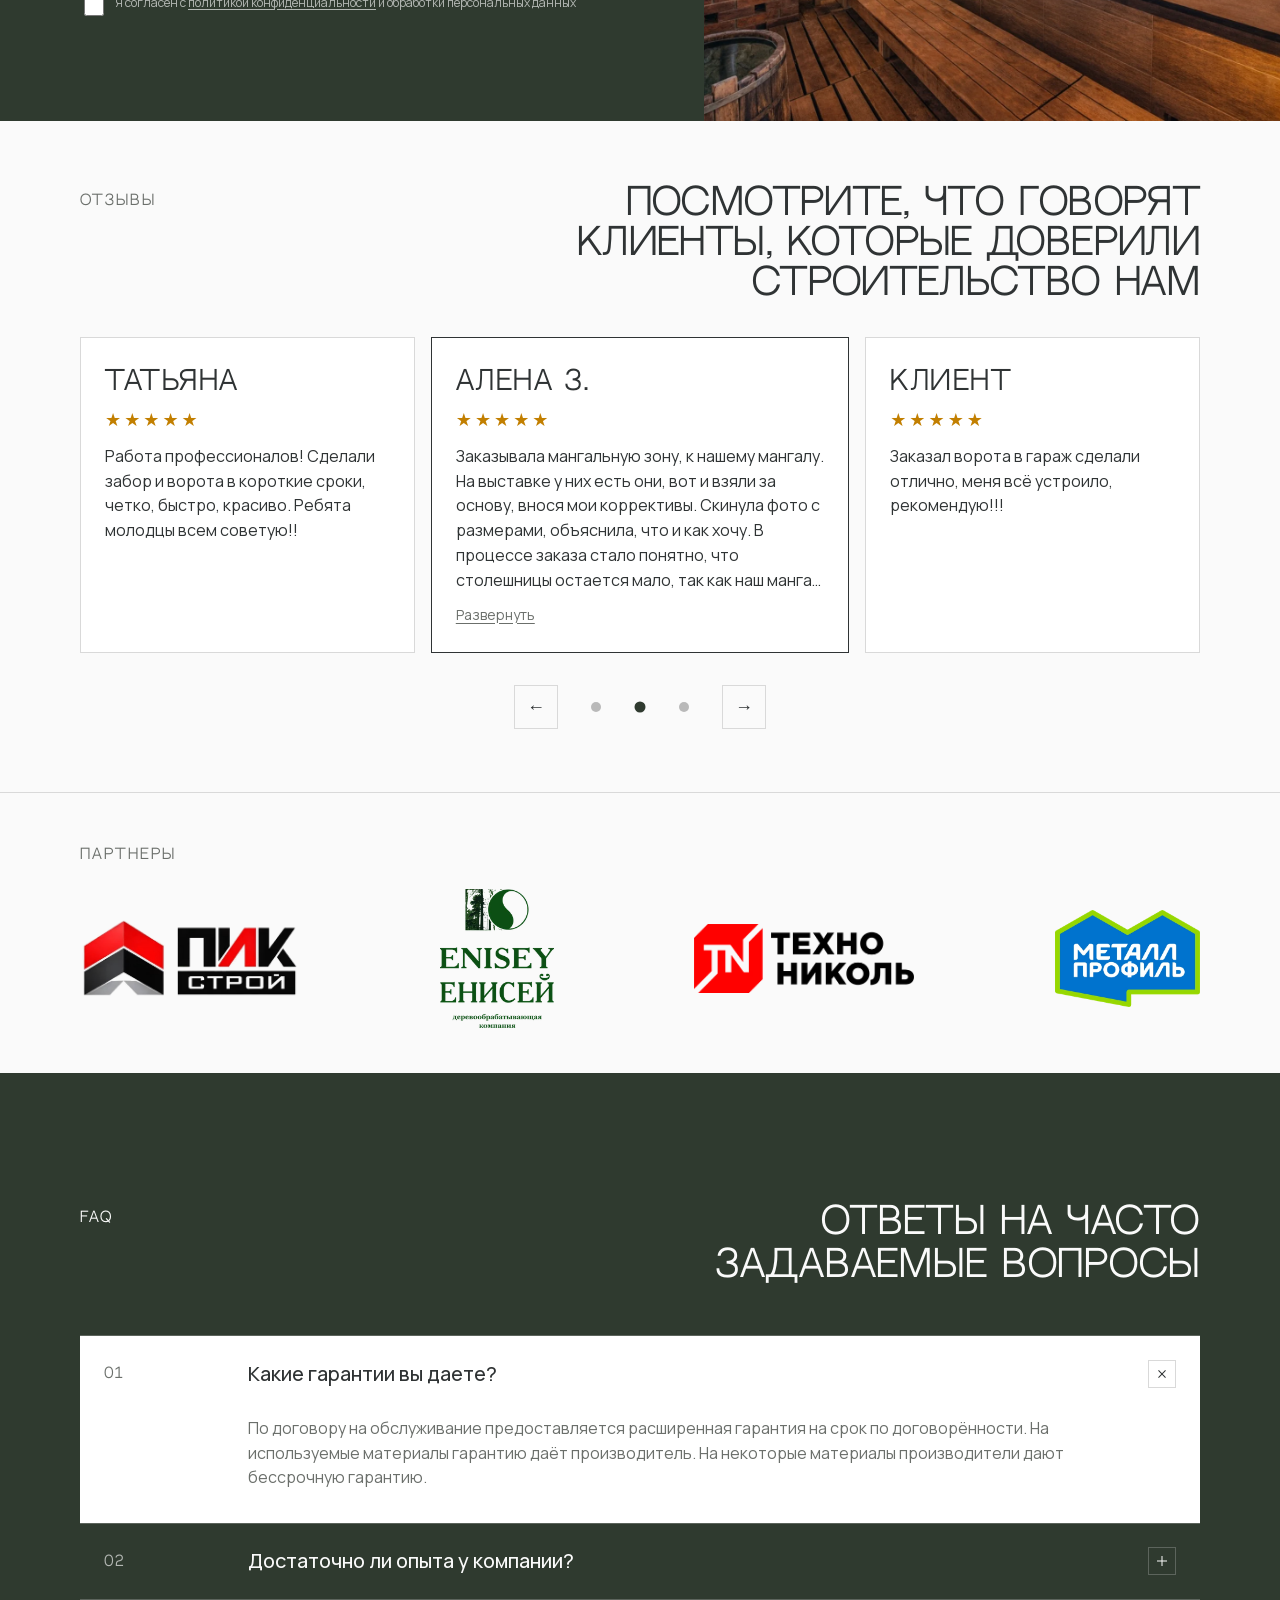
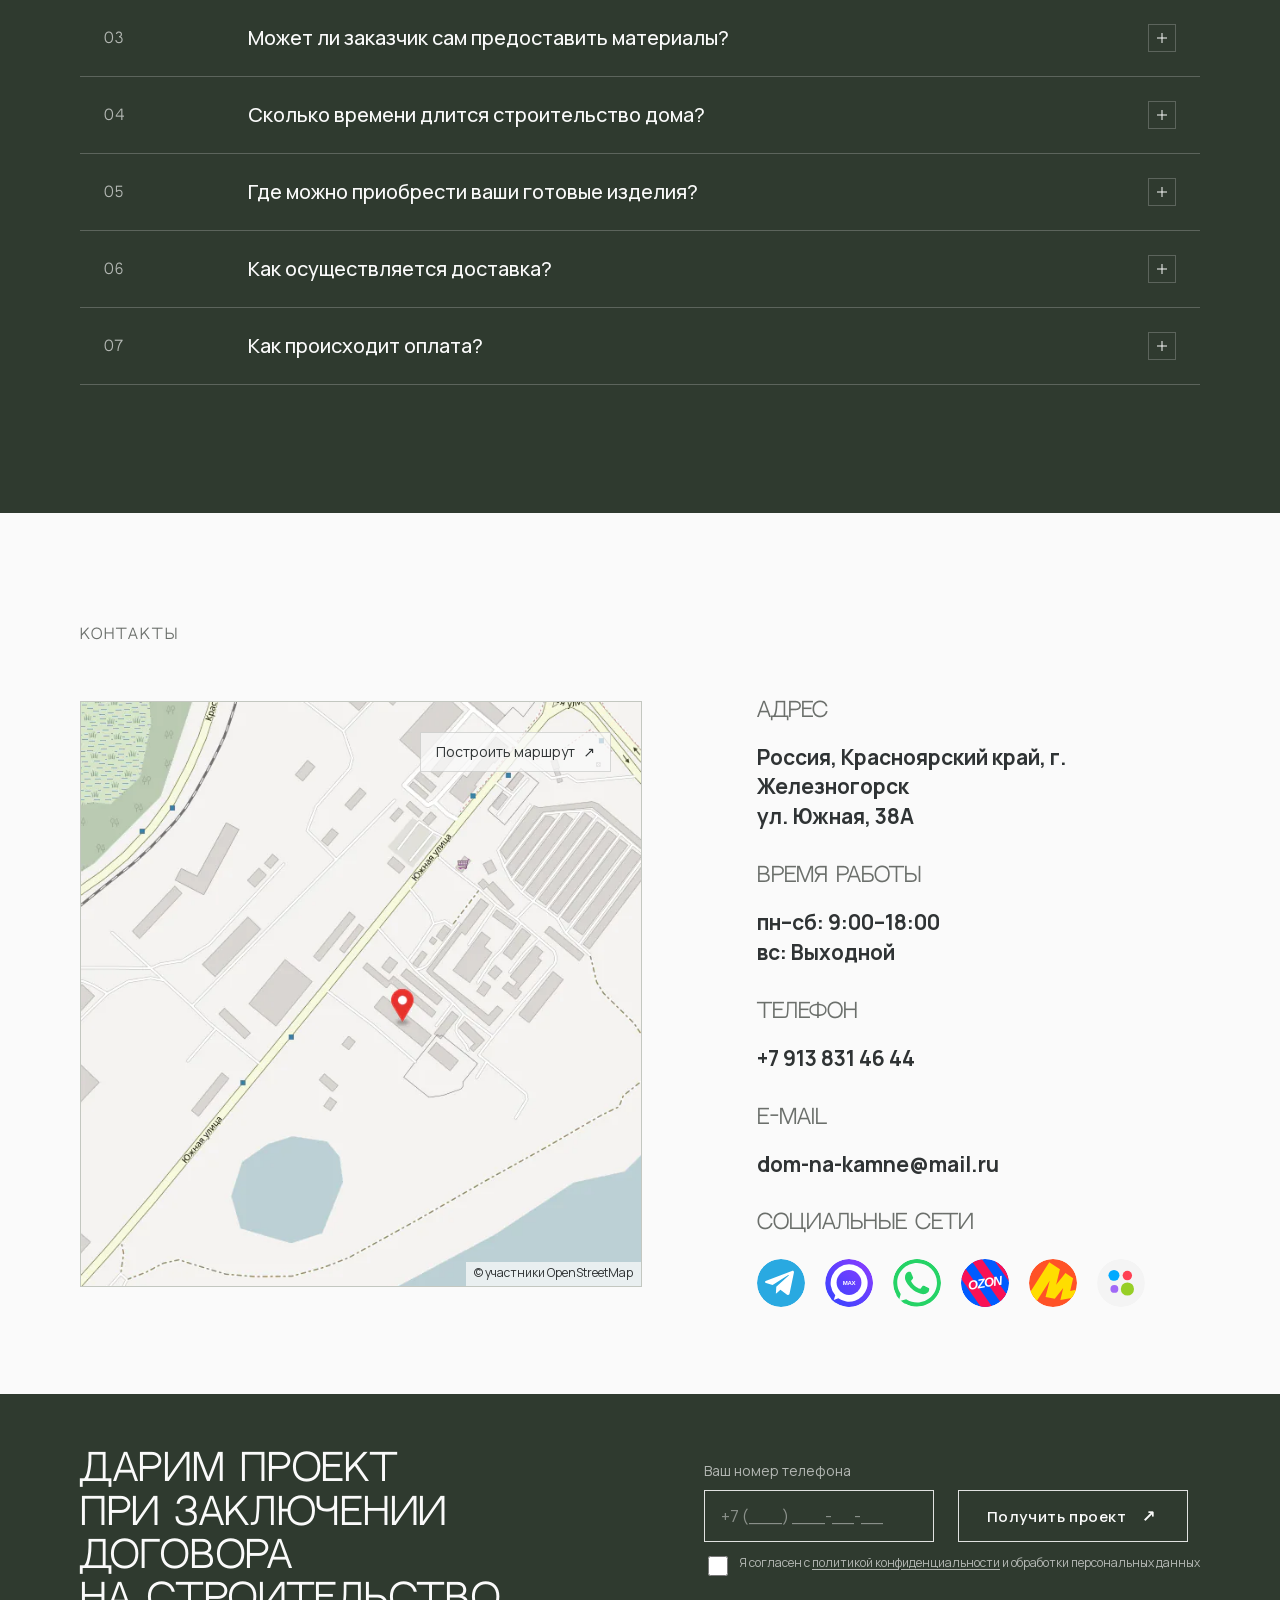
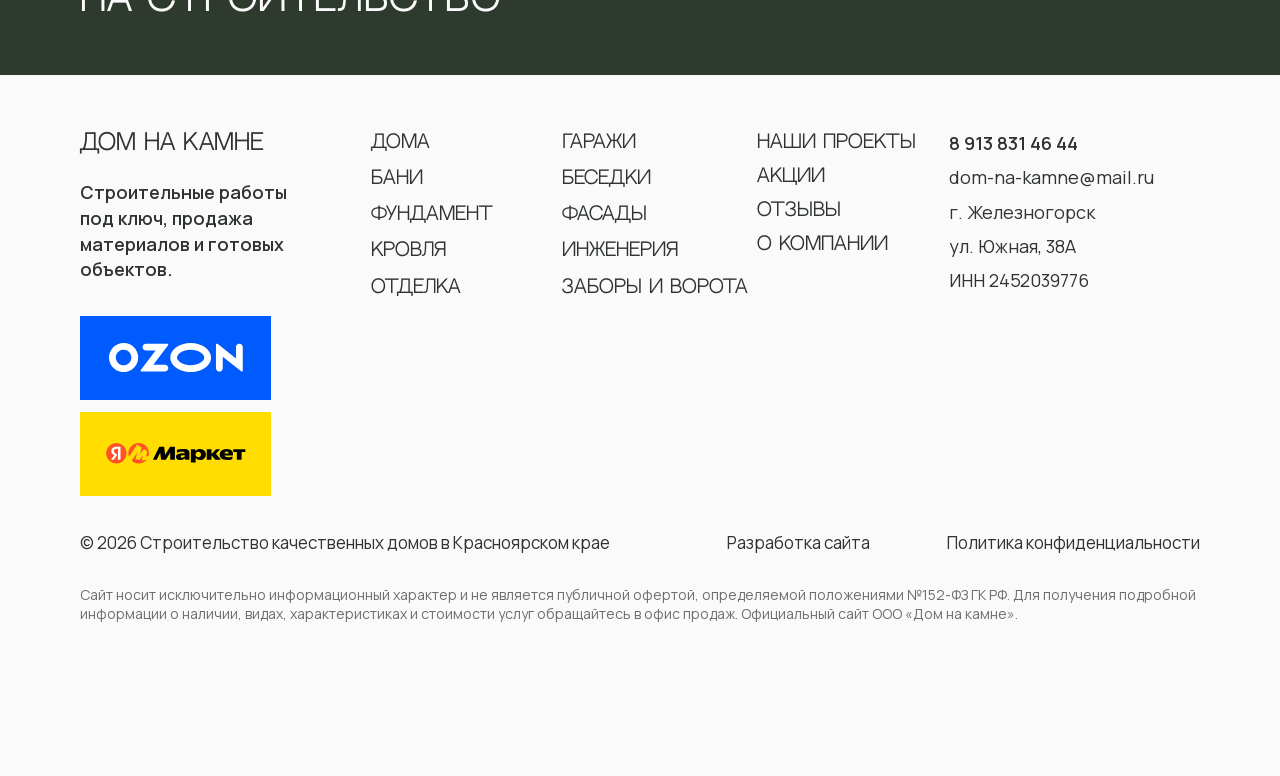
==== commit 9a60e889: "Replace the about icons with traced vector artwork sized by visual weight" ====
--- a/index.html
+++ b/index.html
@@ -58,7 +58,7 @@
   <link rel="stylesheet" href="design-system/tokens.css?v=20261102" />
   <link rel="stylesheet" href="styles.css?v=20261103f" />
   <link rel="stylesheet" href="services-section/services.css?v=20261103a" />
-  <link rel="stylesheet" href="sections.css?v=20261103h" />
+  <link rel="stylesheet" href="sections.css?v=20261105" />
   <link rel="stylesheet" href="modal.css?v=20261103a" />
   <!-- Yandex.Metrika counter 98889063 -->
   <script type="text/javascript">
@@ -78,7 +78,7 @@
   <!-- ============ LANDING SCREEN (hero + marquee fill one viewport) ============ -->
   <div class="hero-screen">
 
-    <!-- Full-bleed photo — spans the whole screen, incl. behind the marquee -->
+    <!-- Full-bleed photo: spans the whole screen, incl. behind the marquee -->
     <div class="hero__media">
       <picture>
         <source media="(max-width: 480px) and (max-aspect-ratio: 57/100)" srcset="assets/img/hero-main-phone.webp" />
@@ -160,7 +160,7 @@
       <button class="mobile-menu-backdrop" type="button" aria-label="Закрыть меню вне панели" tabindex="-1"></button>
     </header>
 
-    <!-- Hero body — headline + CTA, vertically centred in the available space -->
+    <!-- Hero body: headline + CTA, vertically centred in the available space -->
     <div class="hero__body container">
       <div class="hero__lead">
         <h1 class="hero__title"><span class="hero__title-line">Надёжные дома</span><br />и&nbsp;объекты</h1>
@@ -399,7 +399,7 @@
     </div>
   </section>
 
-  <!-- ============ SECTION 9 — OZON SHOP BANNER ============ -->
+  <!-- ============ OZON SHOP BANNER ============ -->
   <section class="shop" id="shop">
     <div class="shop__inner">
 
@@ -607,7 +607,7 @@
     </div>
   </section>
 
-  <!-- ============ SECTION 10 — О КОМПАНИИ ============ -->
+  <!-- ============ О КОМПАНИИ ============ -->
   <section class="about" id="about">
     <div class="about__inner container">
 
@@ -650,7 +650,7 @@
     </div>
   </section>
 
-  <!-- ============ SECTION 11 — BANYA CTA ============ -->
+  <!-- ============ BANYA CTA ============ -->
   <section class="banya" id="banya">
     <div class="banya__inner">
 
@@ -684,7 +684,7 @@
     </div>
   </section>
 
-  <!-- ============ SECTION 12 — ОТЗЫВЫ ============ -->
+  <!-- ============ ОТЗЫВЫ ============ -->
   <section class="reviews" id="reviews">
     <div class="reviews__inner container">
 
@@ -739,7 +739,7 @@
     </div>
   </section>
 
-  <!-- ============ SECTION 13 — ПАРТНЁРЫ ============ -->
+  <!-- ============ ПАРТНЁРЫ ============ -->
   <section class="partners" id="partners">
     <div class="partners__inner container">
       <p class="section-eyebrow fade-up">Партнеры</p>
@@ -753,7 +753,7 @@
   </section>
 
 
-  <!-- ============ SECTION 14 — FAQ ============ -->
+  <!-- ============ FAQ ============ -->
   <section class="faq" id="faq">
     <div class="faq__inner container">
 
@@ -859,7 +859,7 @@
     </div>
   </section>
 
-  <!-- ============ SECTION 15 — КОНТАКТЫ ============ -->
+  <!-- ============ КОНТАКТЫ ============ -->
   <section class="contacts" id="contacts">
     <div class="contacts__inner container">
       <p class="section-eyebrow fade-up">Контакты</p>
--- a/design-system/fonts.css
+++ b/design-system/fonts.css
@@ -22,7 +22,7 @@
   font-display: swap;
 }
 
-/* ---- Manrope (body) — single variable file per subset, weights 300–700 ----
+/* ---- Manrope (body): single variable file per subset, weights 300–700 ----
    Manrope is a variable font: one woff2 covers the whole 300–700 axis, so we
    declare the weight range once per Unicode subset. Subsets mirror the Google
    Fonts split; this site needs cyrillic + latin.
--- a/design-system/tokens.css
+++ b/design-system/tokens.css
@@ -15,8 +15,8 @@
   /* --- Colour: the complete palette --------------------------------------
      Only these hues appear on the website frame. There is no accent.
      ---------------------------------------------------------------------- */
-  --color-green:      #2f3a2f;   /* olive — promo bands (individual/shop/banya/FAQ/final) */
-  --color-ink:        #2f3334;   /* charcoal — consultation band, footer, body text       */
+  --color-green:      #2f3a2f;   /* olive, promo bands (individual/shop/banya/FAQ/final) */
+  --color-ink:        #2f3334;   /* charcoal, consultation band, footer, body text       */
   --color-off-white:  #fafafa;   /* page background, text on dark                          */
   --color-white:      #ffffff;   /* cards / open FAQ panel                                 */
   --color-snow:       #f8f8f8;   /* alt light surface                                      */
--- a/styles.css
+++ b/styles.css
@@ -104,7 +104,7 @@
   border-color: var(--on-dark);
 }
 
-/* Primary action — solid, sits on top of the visual hierarchy */
+/* Primary action: solid, sits on top of the visual hierarchy */
 .btn--solid {
   color: var(--color-ink);
   background: var(--on-dark);
@@ -162,7 +162,7 @@
   filter: none;
 }
 
-/* Light directional shade — only as much as legibility needs, so the sunny
+/* Light directional shade: only as much as legibility needs, so the sunny
    image stays sunny. The bottom plinth gives the USP row a consistent dark
    base regardless of what's behind it, and grounds the hero into the marquee. */
 .hero__scrim {
@@ -247,7 +247,7 @@
   text-decoration-color: currentColor;
 }
 
-/* Phone — primary contact, lifted above the rest of the strip */
+/* Phone: primary contact, lifted above the rest of the strip */
 .header__phone a {
   font-size: 15px;
   font-weight: var(--fw-semibold);
@@ -359,7 +359,7 @@
 
 .hero__cta-label--mobile { display: none; }
 
-/* ---- USP strip — one column per item, pinned just above the marquee ---- */
+/* ---- USP strip: one column per item, pinned just above the marquee ---- */
 .usps {
   display: grid;
   grid-auto-flow: column;
@@ -382,7 +382,7 @@
 .marquee {
   position: relative;
   z-index: 1;
-  background: transparent;   /* see-through — the photo's grass/walkway shows */
+  background: transparent;   /* see-through, the photo's grass/walkway shows */
   color: var(--on-dark);
   overflow: hidden;
 }
--- a/services-section/services.css
+++ b/services-section/services.css
@@ -95,7 +95,7 @@
   filter: drop-shadow(0 26px 26px rgba(28, 30, 26, .22));
   transition: filter var(--dur-slow) var(--ease);
 }
-/* spotlight veil — dims the whole house EXCEPT the anchor point of the
+/* spotlight veil: dims the whole house EXCEPT the anchor point of the
    active service. --spot-x/y are set by JS on activate() so the transparent
    hole tracks whichever part of the house is being pointed to. */
 .stage__house::after {
--- a/sections.css
+++ b/sections.css
@@ -1,5 +1,5 @@
 /* ==========================================================================
-   Дом на камне — Sections 5–8
+   Дом на камне, consultation to process sections
    Consultation CTA · Projects · Individual CTA · Process
    Consumes design-system/tokens.css. No new global tokens.
    ========================================================================== */
@@ -142,7 +142,7 @@
 }
 
 /* ==========================================================================
-   SECTION 5 — CONSULTATION CTA  (ink band)
+   CONSULTATION CTA  (ink band)
    ========================================================================== */
 
 .consult {
@@ -297,7 +297,7 @@
   opacity: .82;
 }
 
-/* Director photo slot — height driven by the grid row (matches content side) */
+/* Director photo slot: height driven by the grid row (matches content side) */
 .consult__photo {
   position: relative;
   background: var(--color-line);
@@ -338,7 +338,7 @@
 }
 
 /* ==========================================================================
-   SECTION 6 — PROJECTS
+   PROJECTS
    ========================================================================== */
 
 .projects {
@@ -358,7 +358,7 @@
   max-width: 540px;
 }
 
-/* Counter — same inline display font */
+/* Counter: same inline display font */
 .counter { display: inline; }
 
 /* Three-column card grid */
@@ -469,7 +469,7 @@
 .projects__foot { margin-top: var(--space-5); }
 
 /* ==========================================================================
-   SECTION 7 — RELAXATION ZONE  (green band)
+   RELAXATION ZONE  (green band)
    ========================================================================== */
 
 .relax {
@@ -543,7 +543,7 @@
 }
 
 /* ==========================================================================
-   SECTION 8 — PROCESS  (accordion)
+   PROCESS  (accordion)
    ========================================================================== */
 
 .process {
@@ -613,7 +613,7 @@
   content: none;
 }
 
-/* CSS grid height animation — smooth, no max-height tricks */
+/* CSS grid height animation, smooth, no max-height tricks */
 .stage-row__body {
   display: grid;
   grid-template-rows: 0fr;
@@ -864,7 +864,7 @@
    SECTIONS 9–13: Shop · About · Banya · Reviews · Partners
    ========================================================================== */
 
-/* ---- Section 9: OZON Shop Banner --------------------------------------- */
+/* ---- OZON Shop Banner --------------------------------------- */
 
 .shop {
   background: var(--surface-green);
@@ -1106,7 +1106,7 @@
 
 .shop:hover .shop__media img { transform: translateY(-2px); }
 
-/* ---- Section 10: О компании -------------------------------------------- */
+/* ---- О компании -------------------------------------------- */
 
 .about {
   background: var(--bg);
@@ -1149,6 +1149,7 @@
 }
 
 .about__facts {
+  --about-icon-box: clamp(96px, 8vw, 120px);
   display: grid;
   grid-template-columns: minmax(0, 47fr) minmax(0, 53fr);
   column-gap: clamp(28px, 3.4vw, 48px);
@@ -1157,7 +1158,7 @@
 
 .about__fact {
   display: grid;
-  grid-template-columns: clamp(96px, 8vw, 120px) minmax(0, 1fr);
+  grid-template-columns: var(--about-icon-box) minmax(0, 1fr);
   align-items: center;
   gap: clamp(20px, 2.4vw, 32px);
   min-height: 84px;
@@ -1184,51 +1185,68 @@
   justify-self: start;
 }
 
+/* Icon artwork is sized by its ink mass, not its bounding box: each
+   modifier sets the share of the column it spans and its aspect ratio. */
 .about__icon {
+  --about-icon-scale: .7;
+  --about-icon-aspect: 1;
+  position: relative;
   display: block;
-  contain: paint;
-  overflow: hidden;
-  background-repeat: no-repeat;
-  /* Source PNGs contain an icon followed by legacy text. Keep the image
-     anchored to its left edge so the narrow box exposes the icon only. */
-  background-position: left center;
-  background-size: auto 100%;
-  /* Centre the cropped artwork boxes as a set; the source image itself must
-     stay left-anchored because four files also contain legacy text. */
+  width: var(--about-icon-box);
+  height: calc(var(--about-icon-box) * .6);
   justify-self: center;
+  color: var(--fg);
+}
+
+.about__icon::before {
+  content: "";
+  position: absolute;
+  top: 50%;
+  left: 50%;
+  width: calc(var(--about-icon-box) * var(--about-icon-scale));
+  aspect-ratio: var(--about-icon-aspect);
+  translate: -50% -50%;
+  background-color: currentColor;
+  mask: var(--about-icon-src) center / 100% 100% no-repeat;
 }
 
 .about__icon--warehouse {
-  width: 82px;
-  height: 60px;
-  background-image: url("assets/img/about-icon-warehouse.webp");
-}
-
+  --about-icon-scale: .83;
+  --about-icon-aspect: 1014 / 755;
+  --about-icon-src: url("assets/img/about-icon-warehouse.svg");
+}
+
+/* The tape hangs below the hand; the hand and reel sit on the row centre line. */
 .about__icon--builders {
-  width: 58px;
-  height: 86px;
-  background-image: url("assets/img/about-icon-builders.webp");
+  --about-icon-scale: .86;
+  --about-icon-aspect: 991 / 1541;
+  --about-icon-src: url("assets/img/about-icon-builders.svg");
+}
+
+.about__icon--builders::before {
+  translate: -50% -21%;
 }
 
 .about__icon--support {
-  width: 72px;
-  height: 63px;
-  background-image: url("assets/img/about-icon-support.webp");
+  --about-icon-scale: .76;
+  --about-icon-aspect: 944 / 745;
+  --about-icon-src: url("assets/img/about-icon-support.svg");
 }
 
 .about__icon--suppliers {
-  width: 88px;
-  height: 55px;
-  background-image: url("assets/img/about-icon-suppliers.webp");
-}
-
+  --about-icon-scale: .96;
+  --about-icon-aspect: 1196 / 689;
+  --about-icon-src: url("assets/img/about-icon-suppliers.svg");
+}
+
+/* Outline drawing: slightly larger instead of heavier strokes. */
 .about__icon--time {
-  width: 78px;
-  height: 78px;
-  background-image: url("assets/img/about-icon-time.webp");
-}
-
-/* ---- Section 11: Banya CTA --------------------------------------------- */
+  --about-icon-scale: .88;
+  --about-icon-aspect: 1492 / 1531;
+  --about-icon-src: url("assets/img/about-icon-time.svg");
+}
+
+/* ---- Banya CTA --------------------------------------------- */
 
 .banya {
   background: var(--surface-green);
@@ -1310,7 +1328,7 @@
 
 .banya:hover .banya__media img { transform: scale(1.03); }
 
-/* ---- Section 12: Reviews ----------------------------------------------- */
+/* ---- Reviews ----------------------------------------------- */
 
 .reviews {
   background: var(--bg);
@@ -1488,7 +1506,7 @@
   color: var(--on-dark);
 }
 
-/* ---- Section 13: Partners ---------------------------------------------- */
+/* ---- Partners ---------------------------------------------- */
 
 .partners {
   background: var(--bg);
@@ -1521,7 +1539,7 @@
   transform: translateY(-2px) scale(1.02);
 }
 
-/* ---- Responsive: sections 9–13 ----------------------------------------- */
+/* ---- Responsive: shop to partners ----------------------------------------- */
 
 /* Below 1100 the swing no longer fits beside the category tiles, so the
    shop drops it and gives the tiles the full width, as on phones. */
@@ -1633,8 +1651,12 @@
     gap: var(--space-5);
   }
 
+  .about__facts {
+    --about-icon-box: 84px;
+  }
+
   .about__fact {
-    grid-template-columns: 84px minmax(0, 1fr);
+    grid-template-columns: var(--about-icon-box) minmax(0, 1fr);
     align-items: center;
     justify-content: flex-start;
     gap: var(--space-3);
@@ -1649,31 +1671,6 @@
   .about__years {
     min-width: 72px;
     font-size: clamp(56px, 14vw, 66px);
-  }
-
-  .about__icon--warehouse {
-    width: 72px;
-    height: 56px;
-  }
-
-  .about__icon--support {
-    width: 62px;
-    height: 54px;
-  }
-
-  .about__icon--builders {
-    width: 52px;
-    height: 78px;
-  }
-
-  .about__icon--suppliers {
-    width: 78px;
-    height: 50px;
-  }
-
-  .about__icon--time {
-    width: 58px;
-    height: 58px;
   }
 
   .reviews__grid {
@@ -1759,7 +1756,7 @@
 }
 
 /* ==========================================================================
-   SECTION 14 — FAQ  (green band, accordion)
+   FAQ  (green band, accordion)
    ========================================================================== */
 
 .faq {
@@ -1809,7 +1806,7 @@
   box-shadow: 0 1px 0 0 var(--line-on-dark);
 }
 
-/* Row button — 3-col grid: number | question | icon */
+/* Row button: 3-col grid: number | question | icon */
 .faq-item__btn {
   width: 100%;
   display: grid;
@@ -1849,7 +1846,7 @@
   line-height: var(--lh-snug);
 }
 
-/* +/× icon — CSS-drawn cross that rotates to × when open */
+/* +/× icon: CSS-drawn cross that rotates to × when open */
 .faq-item__icon {
   position: relative;
   flex-shrink: 0;
@@ -1891,7 +1888,7 @@
   transform: translate(-50%, -50%) rotate(45deg);
 }
 
-/* Smooth collapse — same grid-row trick as the process section */
+/* Smooth collapse: same grid-row trick as the process section */
 .faq-item__body {
   display: grid;
   grid-template-rows: 0fr;
@@ -1904,7 +1901,7 @@
 
 .faq-item__body-inner { overflow: hidden; }
 
-/* Answer — indented to align with question text column */
+/* Answer: indented to align with question text column */
 .faq-item__answer {
   margin: 0;
   padding: var(--space-1)
@@ -1919,7 +1916,7 @@
 .faq-item.is-open .faq-item__answer { color: var(--muted); }
 
 /* ==========================================================================
-   SECTION 15 — CONTACTS
+   CONTACTS
    ========================================================================== */
 
 .contacts {
@@ -2727,7 +2724,7 @@
   .cookies-banner__button { width: auto; min-width: 92px; min-height: 44px; padding-inline: 12px; font-size: 13px; }
 }
 
-/* Mobile promotion composition — the source designs are deliberately compact:
+/* Mobile promotion composition: the source designs are deliberately compact:
    one dark panel, visual proof before the conversion form, then a clean exit
    into the following light section. */
 @media (max-width: 768px) {
@@ -2835,7 +2832,7 @@
   .shop__thumb::after { animation: none; }
 }
 
-/* Mobile contacts — put immediate contact methods ahead of reference details. */
+/* Mobile contacts: put immediate contact methods ahead of reference details. */
 @media (max-width: 768px) {
   .contacts__grid { gap: 32px; }
   .contacts__info {
@@ -2944,7 +2941,7 @@
   }
 }
 
-/* Final project CTA — match the compact mobile conversion sequence. */
+/* Final project CTA: match the compact mobile conversion sequence. */
 @media (max-width: 768px) {
   .prefooter {
     padding-block: 44px 40px;
@@ -3016,7 +3013,7 @@
   }
 }
 
-/* Mobile footer — compact retail destination, then clearly grouped site links. */
+/* Mobile footer: compact retail destination, then clearly grouped site links. */
 @media (max-width: 768px) {
   .footer {
     border-top: 4px solid var(--surface-green);
